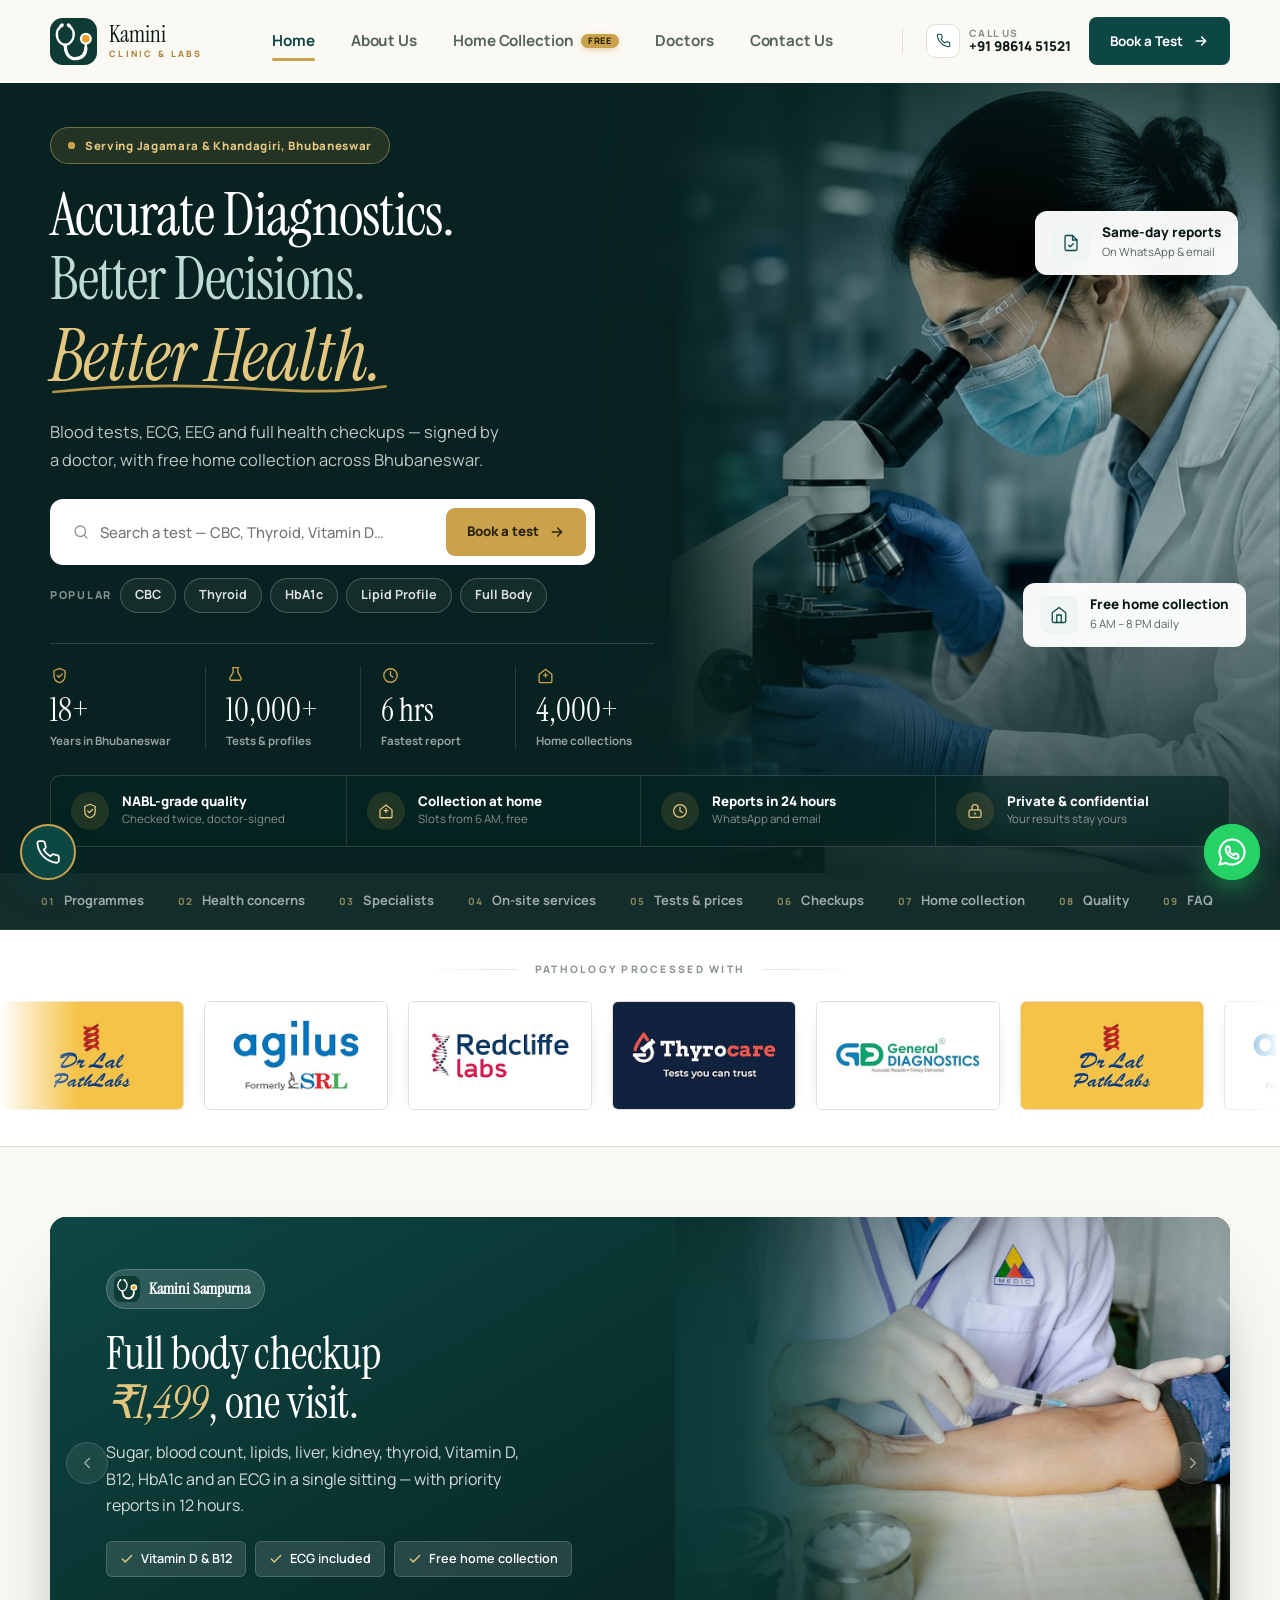
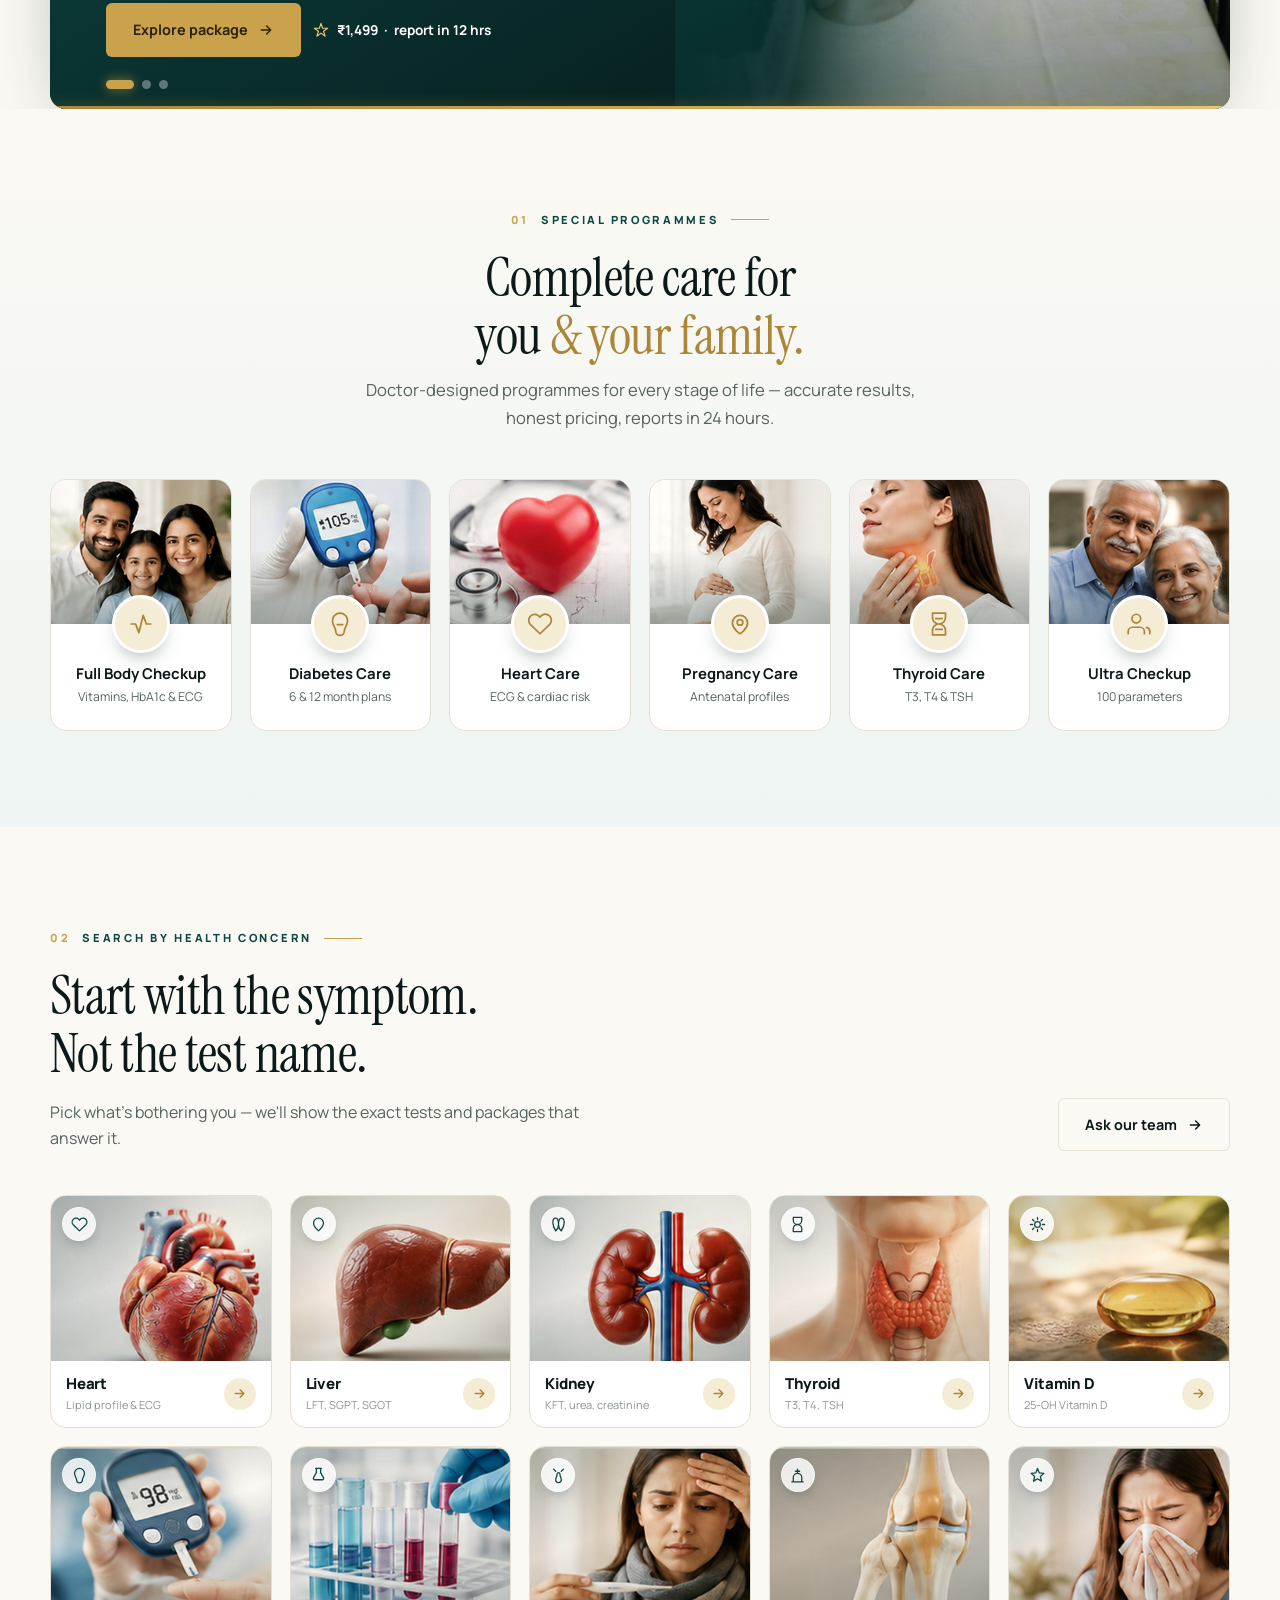
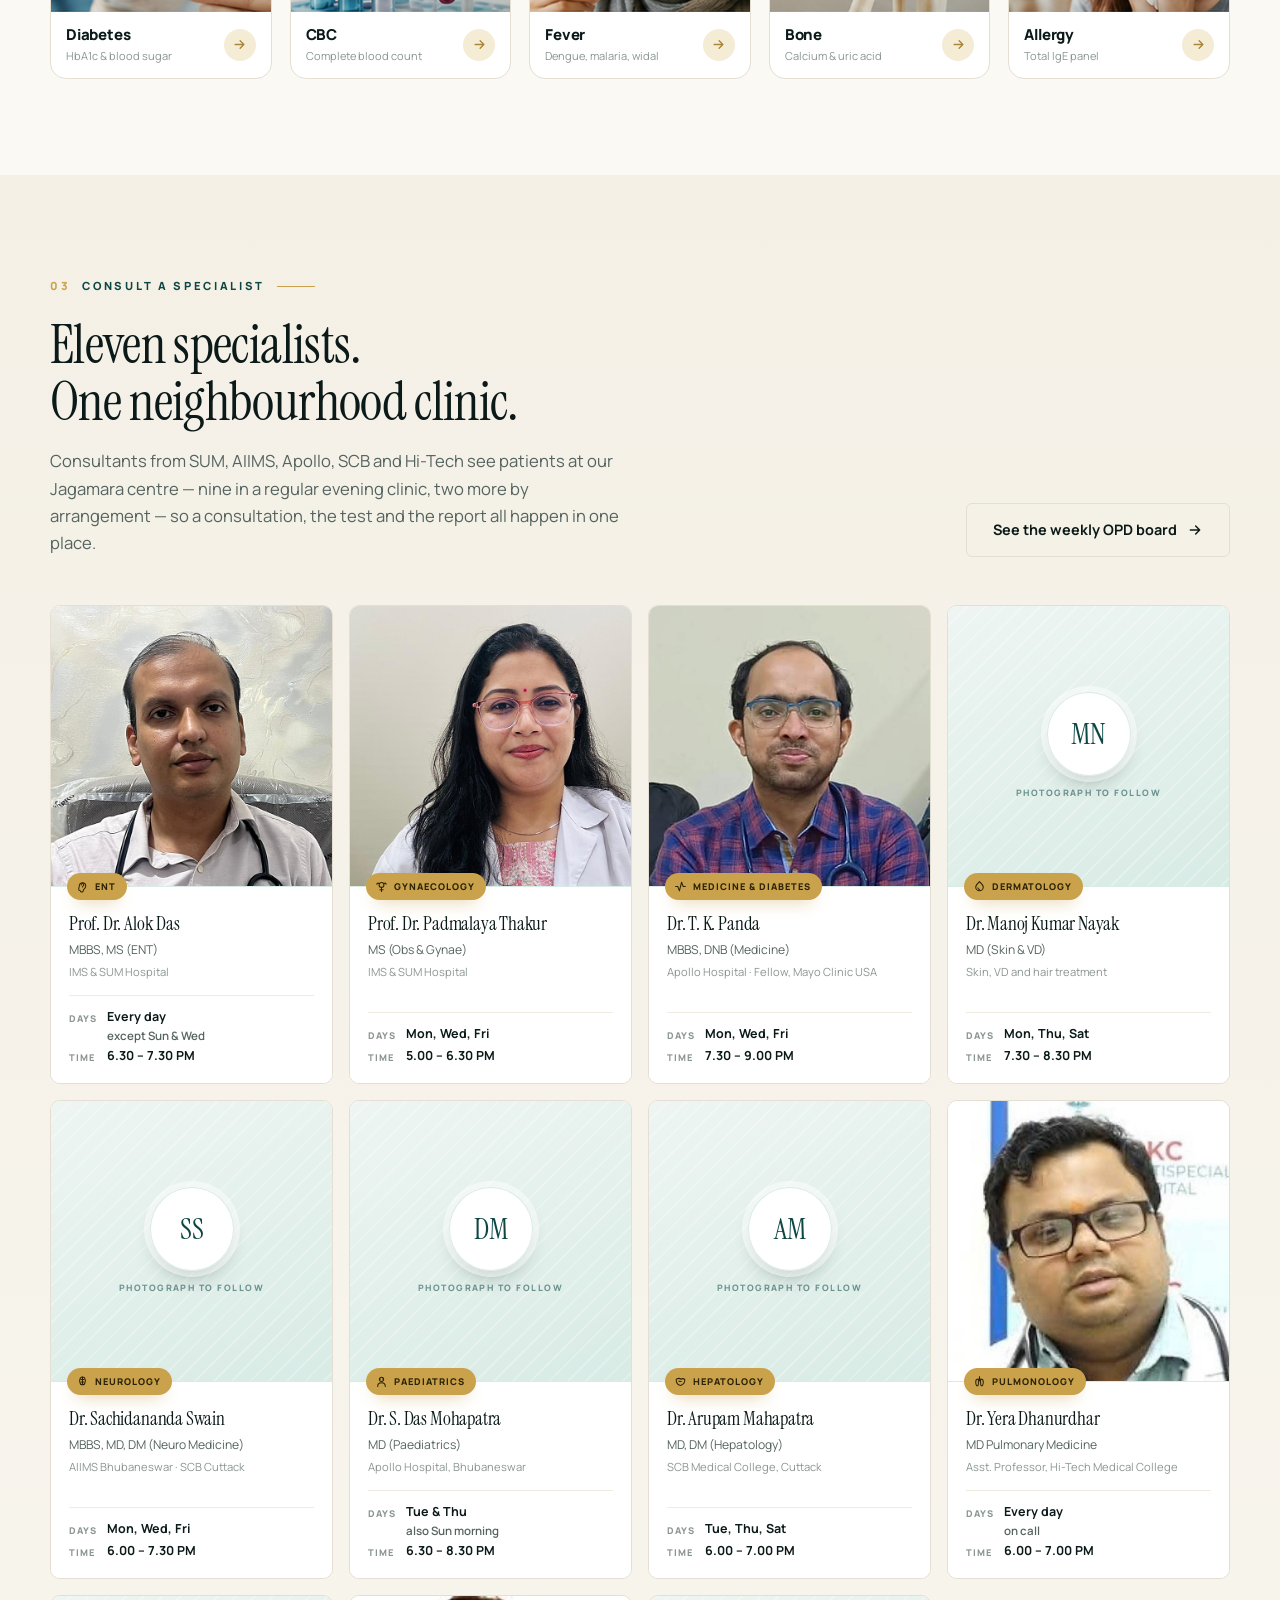
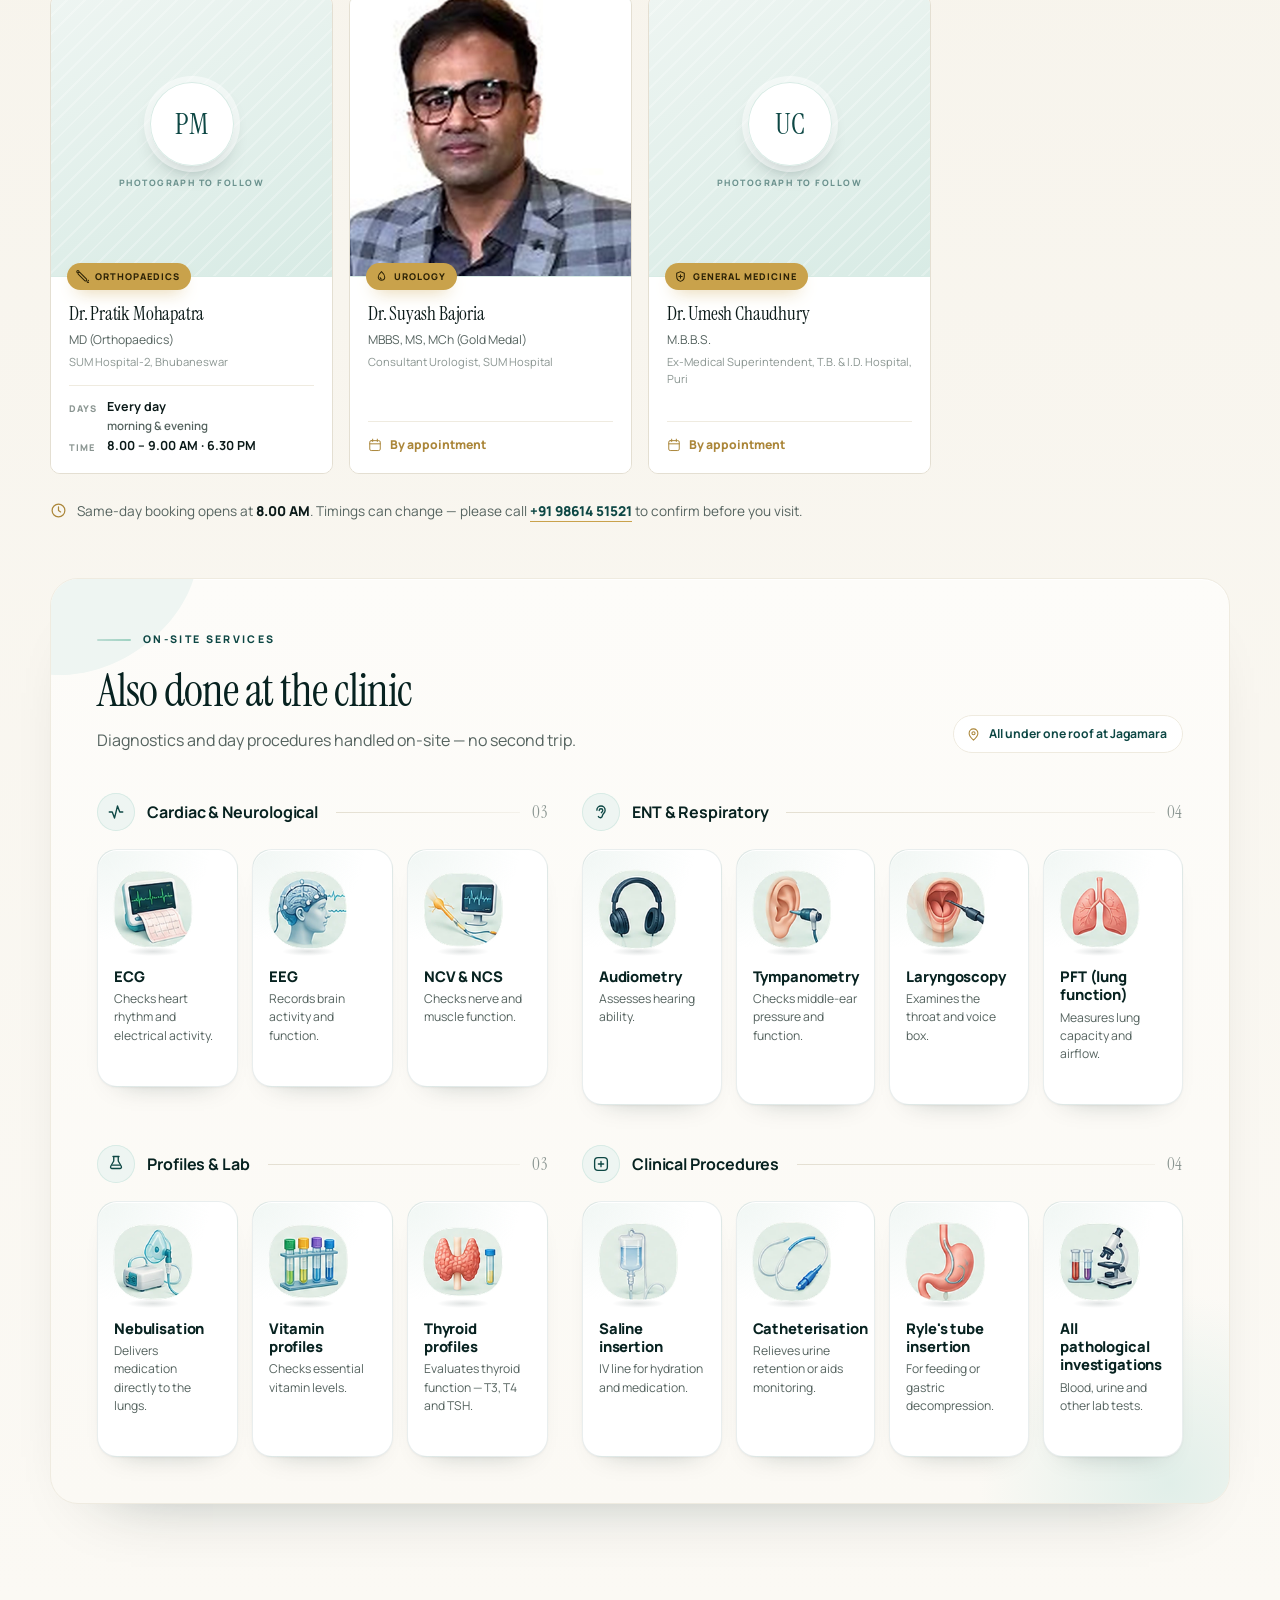
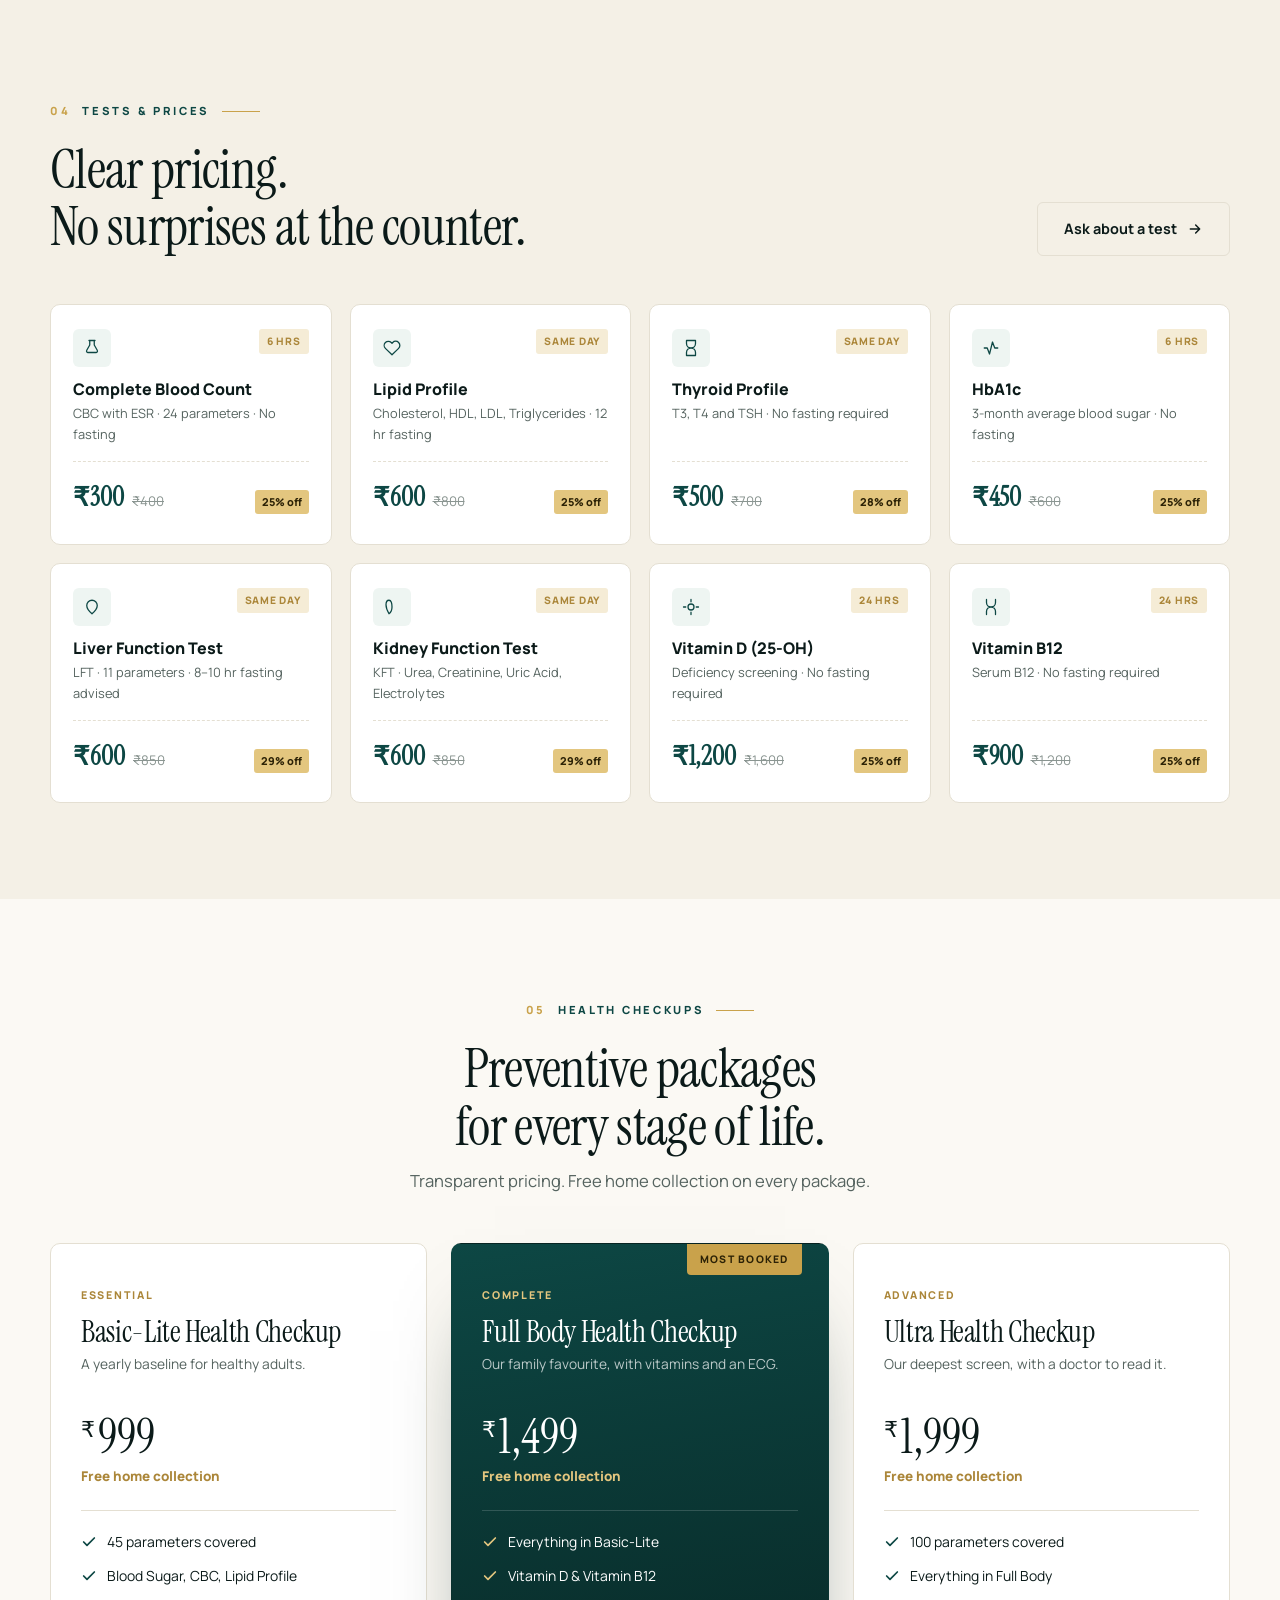
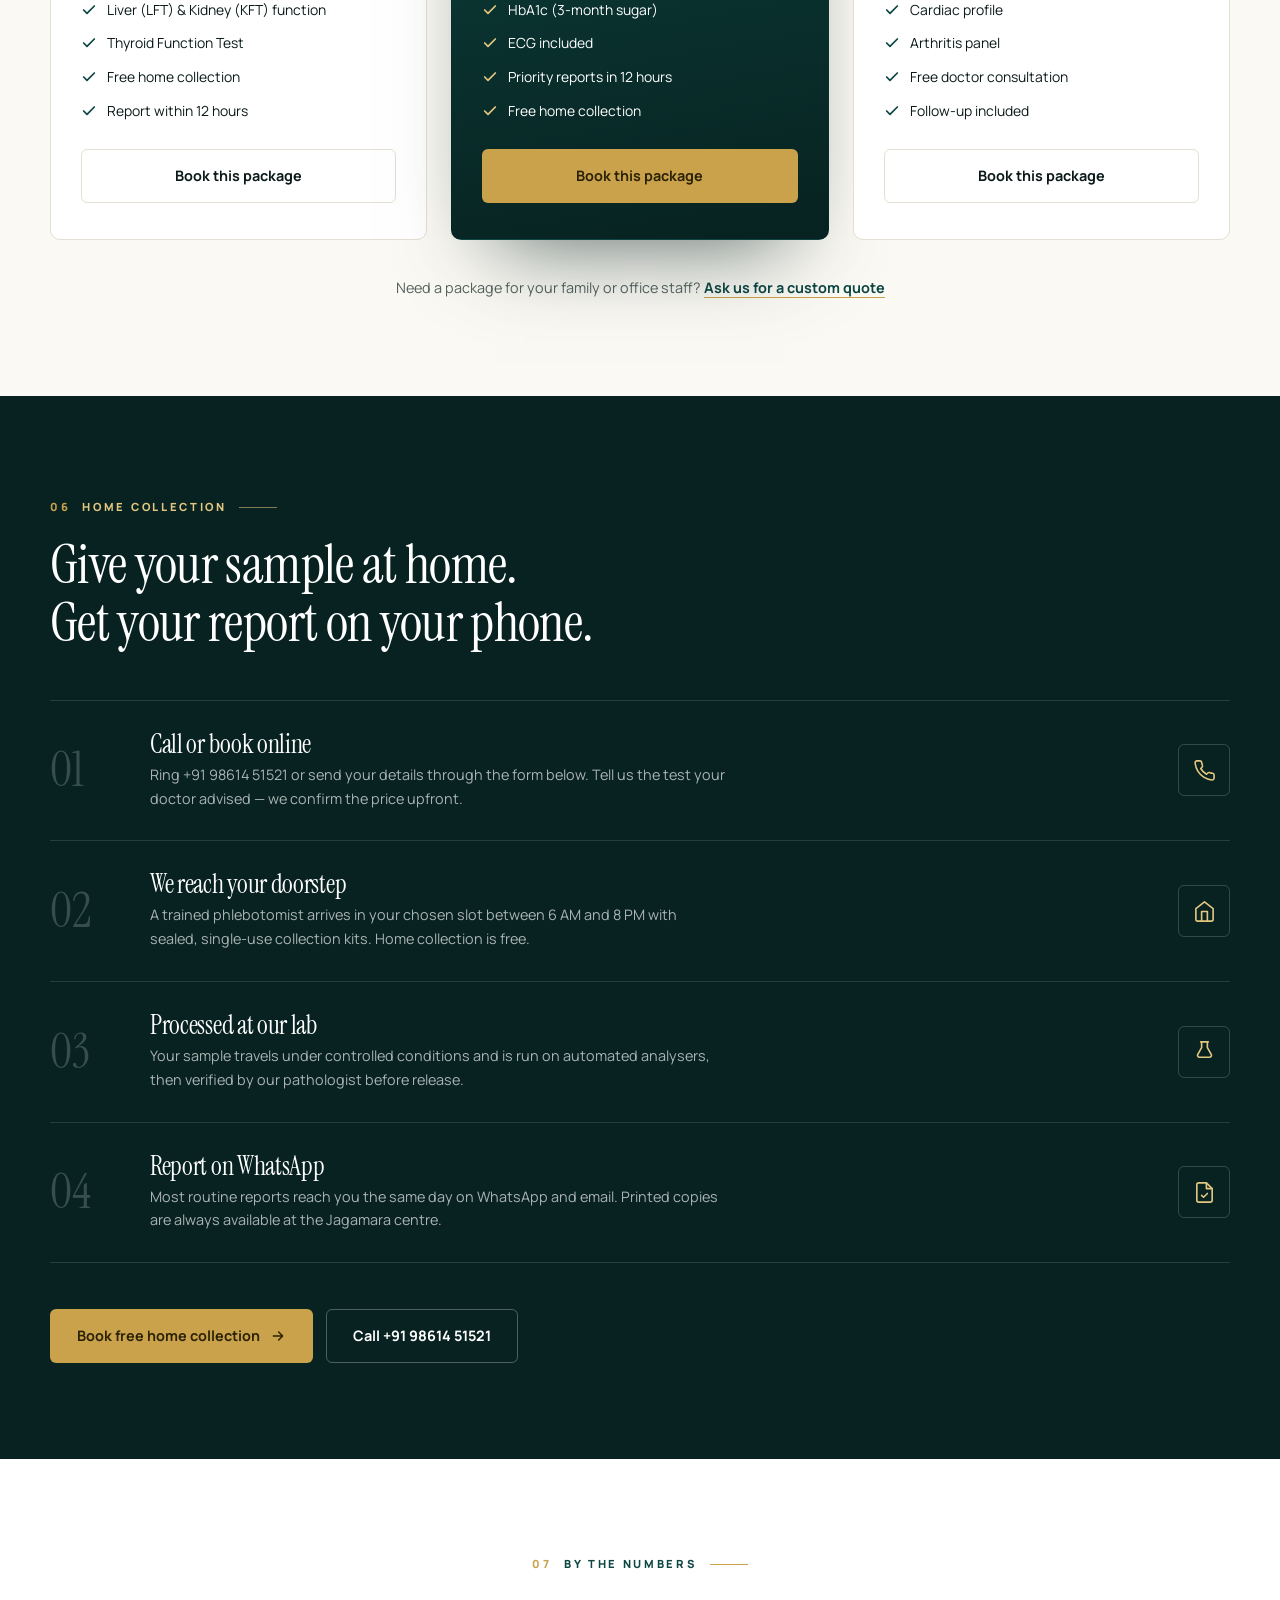
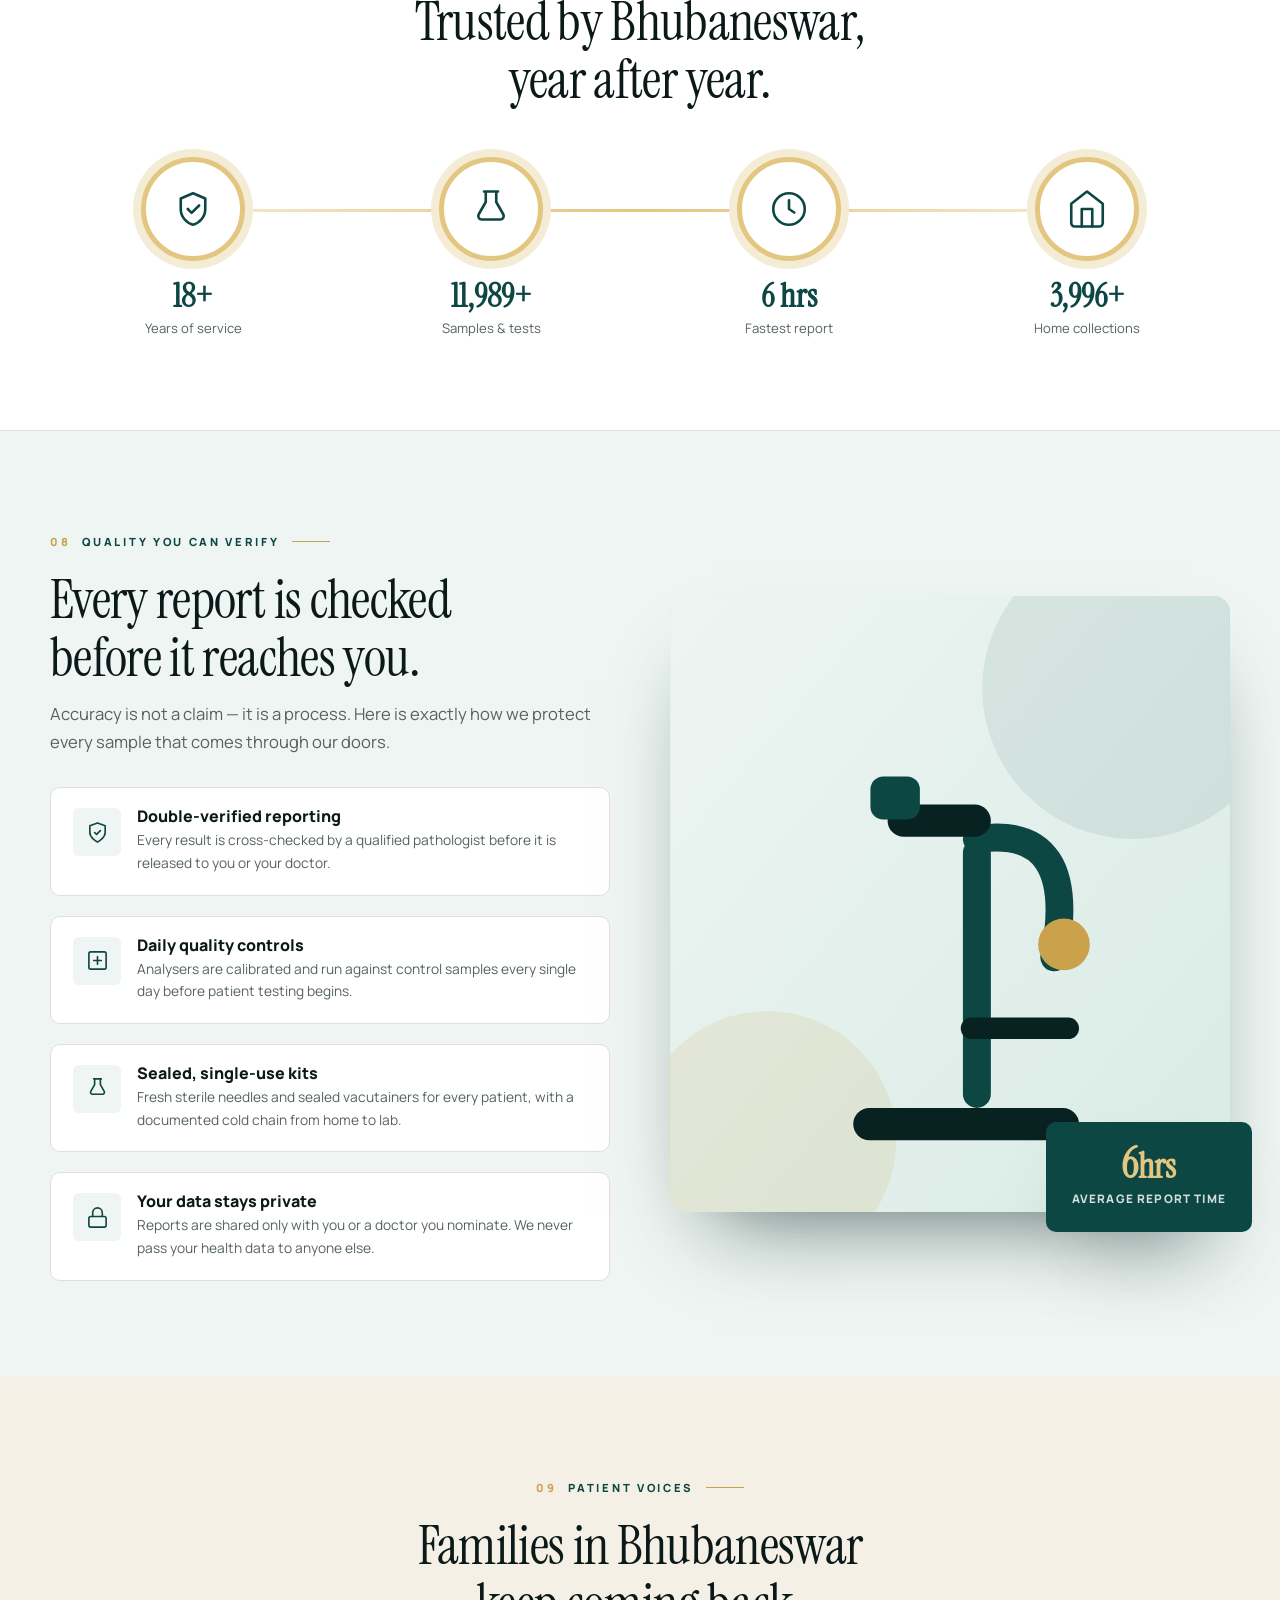
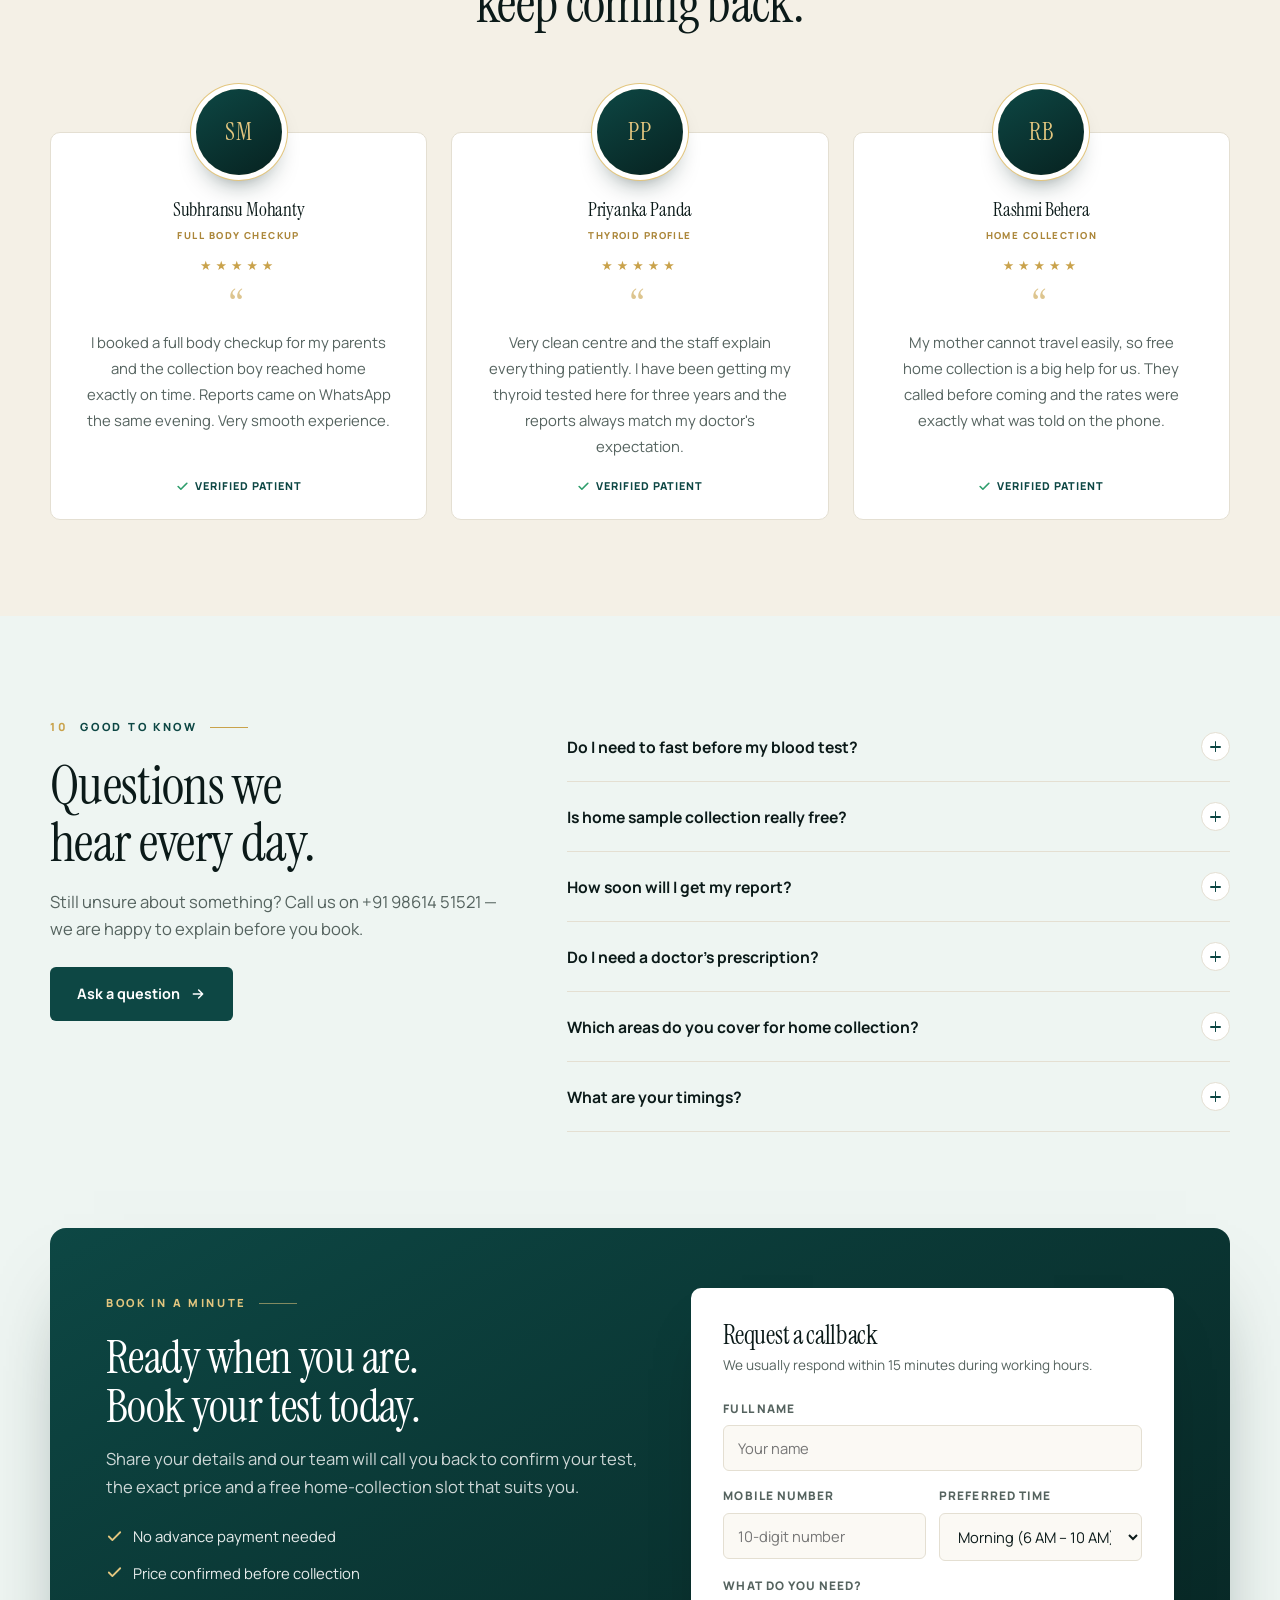
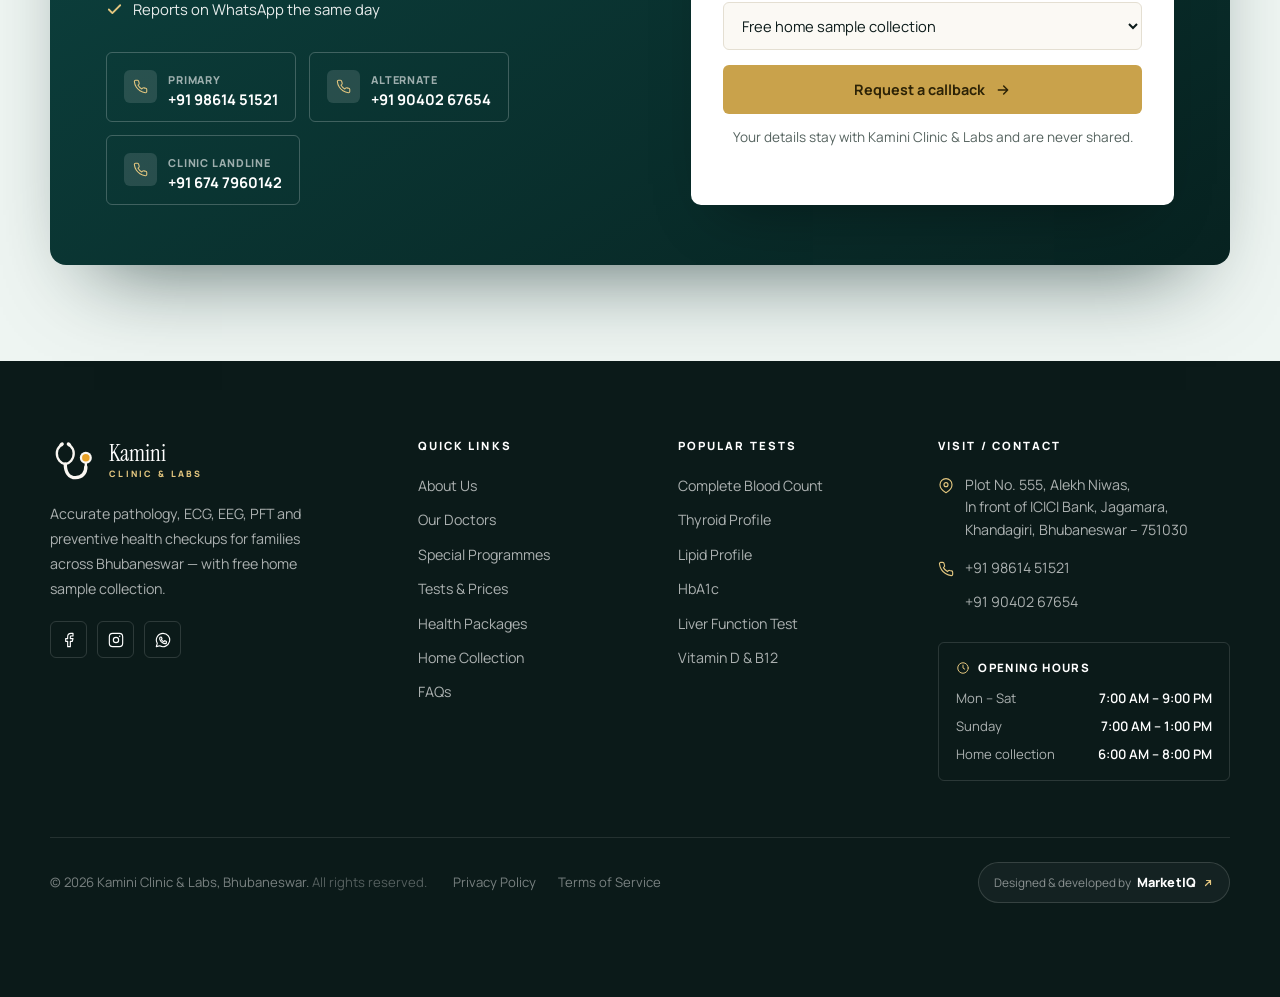
==== index.html @ 38f9730f "Check every form properly and email submissions to the clinic All four forms (booking on home, docto" ====
<!DOCTYPE html>
<html lang="en">
<head>
<meta charset="UTF-8">
<meta name="viewport" content="width=device-width, initial-scale=1.0">
<title>Kamini Clinic &amp; Labs — Diagnostic Centre in Jagamara, Bhubaneswar</title>
<meta name="description" content="Kamini Clinic & Labs, Jagamara, Bhubaneswar. Blood tests, health checkup packages, ECG, EEG, PFT and audiometry, free home sample collection and same-day digital reports. Call 9861451521 / 9040267654.">
<meta name="theme-color" content="#0d4744">
<meta name="robots" content="index, follow">
<link rel="canonical" href="https://kaminiclinicandlabs.in/">

<!-- Social preview -->
<meta property="og:type" content="website">
<meta property="og:title" content="Kamini Clinic &amp; Labs — Diagnostic Centre in Jagamara, Bhubaneswar">
<meta property="og:description" content="Blood tests, ECG, EEG and full health checkups with free home sample collection across Bhubaneswar and same-day digital reports.">
<meta property="og:locale" content="en_IN">
<meta name="twitter:card" content="summary_large_image">

<!-- Icons -->
<link rel="icon" href="favicon.svg" type="image/svg+xml">
<link rel="apple-touch-icon" href="favicon.svg">
<link rel="manifest" href="site.webmanifest">

<!-- Fonts -->
<link rel="preconnect" href="https://fonts.googleapis.com">
<link rel="preconnect" href="https://fonts.gstatic.com" crossorigin>
<link href="https://fonts.googleapis.com/css2?family=Instrument+Serif:ital@0;1&family=Manrope:wght@400;500;600;700;800&display=swap" rel="stylesheet">

<!-- Styles -->
<link rel="stylesheet" href="assets/css/style.css">

<!-- Photo fallback — must run before any <img> parses so a blocked photo never breaks layout. -->
<script src="assets/js/image-fallback.js"></script>
</head>
<body>
<div id="prog"></div>

<!-- ================= NAV ================= -->
<header id="nav">
  <div class="wrap">
    <nav>
      <a href="#top" class="brand" aria-label="Kamini Clinic and Labs — home">
        <svg class="mark" viewBox="0 0 64 64" aria-hidden="true">
          <rect width="64" height="64" rx="17" fill="#0e3b33" stroke="none"/>
          <g transform="translate(-2.6 0.6)">
            <path d="M16.4 11.6 C10.8 16.8 10.4 25.6 15.4 31.6 C17.8 34.4 20.4 35.9 23.4 36.4" fill="none" stroke="#ffffff" stroke-width="3.2" stroke-linecap="round"/>
            <path d="M30.4 11.6 C36 16.8 36.4 25.6 31.4 31.6 C29 34.4 26.4 35.9 23.4 36.4" fill="none" stroke="#ffffff" stroke-width="3.2" stroke-linecap="round"/>
            <ellipse cx="18.4" cy="9.6" rx="3.3" ry="2.5" transform="rotate(-35 18.4 9.6)" fill="#ffffff" stroke="none"/>
            <ellipse cx="28.4" cy="9.6" rx="3.3" ry="2.5" transform="rotate(35 28.4 9.6)" fill="#ffffff" stroke="none"/>
            <path d="M23.4 36 C23.4 47.5 28.6 54.8 37.4 54.8 C46.6 54.8 51.6 48 51.4 40" fill="none" stroke="#ffffff" stroke-width="4.6" stroke-linecap="round"/>
            <path d="M51.4 40.6 V35.4" fill="none" stroke="#ffffff" stroke-width="3.2" stroke-linecap="round"/>
            <circle cx="51.4" cy="27.6" r="8.2" fill="#ffffff" stroke="none"/>
            <circle cx="51.4" cy="27.6" r="5.1" fill="#e9a227" stroke="none"/>
          </g>
        </svg>
        <span class="wm"><b>Kamini</b><span>Clinic &amp; Labs</span></span>
      </a>

      <div class="nlinks" id="nlinks">
        <a href="#top" data-spy="top">Home</a>
        <a href="about.html">About Us</a>
        <a href="homecollection.html">Home Collection <i class="nbadge">Free</i></a>
        <a href="doctors.html">Doctors</a>
        <a href="contact.html">Contact Us</a>
        <!-- shown only inside the mobile sheet: the two things the header
             offers on a desktop, which the burger would otherwise swallow -->
        <div class="nsheet">
          <a href="tel:+919861451521" class="nsheet-call">
            <span class="ic"><svg viewBox="0 0 24 24"><path d="M22 16.9v3a2 2 0 0 1-2.2 2 19.8 19.8 0 0 1-8.6-3 19.5 19.5 0 0 1-6-6 19.8 19.8 0 0 1-3-8.7A2 2 0 0 1 4.1 2h3a2 2 0 0 1 2 1.7c.1 1 .4 1.9.7 2.8a2 2 0 0 1-.4 2.1L8.1 9.9a16 16 0 0 0 6 6l1.3-1.3a2 2 0 0 1 2.1-.4c.9.3 1.8.6 2.8.7a2 2 0 0 1 1.7 2z"/></svg></span>
            <span><small>Call the clinic</small><b>+91 98614 51521</b></span>
          </a>
          <a href="#contact" class="btn btn-solid">Book a Test <svg viewBox="0 0 24 24"><path d="M5 12h14M13 6l6 6-6 6"/></svg></a>
        </div>
      </div>

      <div class="nact">
        <a href="tel:+919861451521" class="ncall">
          <span class="ic"><svg viewBox="0 0 24 24"><path d="M22 16.9v3a2 2 0 0 1-2.2 2 19.8 19.8 0 0 1-8.6-3 19.5 19.5 0 0 1-6-6 19.8 19.8 0 0 1-3-8.7A2 2 0 0 1 4.1 2h3a2 2 0 0 1 2 1.7c.1 1 .4 1.9.7 2.8a2 2 0 0 1-.4 2.1L8.1 9.9a16 16 0 0 0 6 6l1.3-1.3a2 2 0 0 1 2.1-.4c.9.3 1.8.6 2.8.7a2 2 0 0 1 1.7 2z"/></svg></span>
          <span><small>Call us</small><b>+91 98614 51521</b></span>
        </a>
        <a href="#contact" class="btn btn-solid btn-sm">Book a Test <svg viewBox="0 0 24 24"><path d="M5 12h14M13 6l6 6-6 6"/></svg></a>
      </div>
      <button class="burger" id="burger" aria-label="Menu" aria-expanded="false"><span></span><span></span><span></span></button>
    </nav>
  </div>
</header>

<!-- ================= HERO =================
     Full-bleed teal panel, the same ground the four inner mastheads open on.
     The photograph bleeds off the right edge and dissolves into the panel
     through a mask rather than sitting in a floating frame. -->
<section class="hero" id="top">
  <div class="hphoto" aria-hidden="true">
    <img id="hpar" src="Images/optimized/hero-lab.jpg" width="1180" height="963"
         alt="" fetchpriority="high" decoding="async" onerror="kFall(this,'micro')">
    <span class="htint"></span>
    <span class="hveil"></span>
  </div>

  <div class="wrap">
    <div class="hgrid">
      <div class="hcopy">
        <span class="hbadge rv"><span class="pulse"></span> Serving Jagamara &amp; Khandagiri, Bhubaneswar</span>

        <h1 class="rv d1">
          <span class="l1">Accurate Diagnostics.</span>
          <span class="l2">Better Decisions.</span>
          <span class="l3">Better Health.<svg class="hswash" viewBox="0 0 300 13" preserveAspectRatio="none"
            aria-hidden="true"><path d="M3 9C58 3 116 2 172 5.6 214 8.3 258 10.6 297 4"/></svg></span>
        </h1>

        <p class="lede rv d2">Blood tests, ECG, EEG and full health checkups — signed by a doctor, with free home collection across Bhubaneswar.</p>

        <div class="tsearch rv d3">
          <div class="fi">
            <svg viewBox="0 0 24 24"><circle cx="11" cy="11" r="7"/><path d="M20 20l-3.5-3.5"/></svg>
            <input type="text" id="tsearch" placeholder="Search a test — CBC, Thyroid, Vitamin D…" list="testlist" aria-label="Search a test">
            <datalist id="testlist">
              <option>Complete Blood Count (CBC)</option><option>Lipid Profile</option>
              <option>Thyroid Profile (T3 T4 TSH)</option><option>HbA1c</option>
              <option>Liver Function Test (LFT)</option><option>Kidney Function Test (KFT)</option>
              <option>Vitamin D</option><option>Vitamin B12</option>
              <option>Blood Sugar Fasting</option><option>Urine Routine</option>
            </datalist>
          </div>
          <a href="#tests" class="btn btn-gold btn-sm">Book a test <svg viewBox="0 0 24 24"><path d="M5 12h14M13 6l6 6-6 6"/></svg></a>
        </div>

        <div class="chips rv d4">
          <b>Popular</b>
          <a href="#tests">CBC</a><a href="#tests">Thyroid</a><a href="#tests">HbA1c</a>
          <a href="#tests">Lipid Profile</a><a href="#packages">Full Body</a>
        </div>

        <div class="hstats rv d5">
          <div class="s">
            <span class="ic"><svg viewBox="0 0 24 24"><path d="M12 3l7 3v6c0 4.4-3 7.9-7 9-4-1.1-7-4.6-7-9V6z"/><path d="M9 12l2.2 2.2L15.5 10"/></svg></span>
            <b data-n="18" data-suf="+">18+</b><span class="t">Years in Bhubaneswar</span>
          </div>
          <div class="s">
            <span class="ic"><svg viewBox="0 0 24 24"><path d="M9 2v6l-4 7a2 2 0 0 0 2 3h10a2 2 0 0 0 2-3l-4-7V2M8 2h8"/></svg></span>
            <b data-n="10000" data-suf="+">10,000+</b><span class="t">Tests &amp; profiles</span>
          </div>
          <div class="s">
            <span class="ic"><svg viewBox="0 0 24 24"><circle cx="12" cy="12" r="8.5"/><path d="M12 7.2V12l3.2 2"/></svg></span>
            <b data-n="6" data-suf=" hrs">6 hrs</b><span class="t">Fastest report</span>
          </div>
          <div class="s">
            <span class="ic"><svg viewBox="0 0 24 24"><path d="M4 10.5L12 4l8 6.5V20a1 1 0 0 1-1 1H5a1 1 0 0 1-1-1z"/><path d="M12 9v5M9.5 11.5h5"/></svg></span>
            <b data-n="4000" data-suf="+">4,000+</b><span class="t">Home collections</span>
          </div>
        </div>
      </div>

      <!-- the right column is the photograph; these ride on top of it -->
      <div class="hvis rv d2">
        <div class="hcard hc1">
          <span class="ic"><svg viewBox="0 0 24 24"><path d="M14 2H6a2 2 0 0 0-2 2v16a2 2 0 0 0 2 2h12a2 2 0 0 0 2-2V8z"/><path d="M14 2v6h6M9 15l2 2 4-4"/></svg></span>
          <div><b>Same-day reports</b><small>On WhatsApp &amp; email</small></div>
        </div>
        <div class="hcard hc2">
          <span class="ic"><svg viewBox="0 0 24 24"><path d="M3 9l9-7 9 7v11a2 2 0 0 1-2 2H5a2 2 0 0 1-2-2z"/><path d="M9 22V12h6v10"/></svg></span>
          <div><b>Free home collection</b><small>6 AM – 8 PM daily</small></div>
        </div>
      </div>
    </div>

    <ul class="hfeat rv d3">
      <li>
        <span class="ic"><svg viewBox="0 0 24 24"><path d="M12 3l7 3v6c0 4.4-3 7.9-7 9-4-1.1-7-4.6-7-9V6z"/><path d="M9 12l2.2 2.2L15.5 10"/></svg></span>
        <span><b>NABL-grade quality</b><small>Checked twice, doctor-signed</small></span>
      </li>
      <li>
        <span class="ic"><svg viewBox="0 0 24 24"><path d="M4 10.5L12 4l8 6.5V20a1 1 0 0 1-1 1H5a1 1 0 0 1-1-1z"/><path d="M12 9v5M9.5 11.5h5"/></svg></span>
        <span><b>Collection at home</b><small>Slots from 6 AM, free</small></span>
      </li>
      <li>
        <span class="ic"><svg viewBox="0 0 24 24"><circle cx="12" cy="12" r="8.5"/><path d="M12 7.2V12l3.2 2"/></svg></span>
        <span><b>Reports in 24 hours</b><small>WhatsApp and email</small></span>
      </li>
      <li>
        <span class="ic"><svg viewBox="0 0 24 24"><rect x="4" y="10.5" width="16" height="10" rx="2"/><path d="M8 10.5V7.5a4 4 0 0 1 8 0v3"/><path d="M12 14.5v2"/></svg></span>
        <span><b>Private &amp; confidential</b><small>Your results stay yours</small></span>
      </li>
    </ul>
  </div>
</section>

<!-- ================= CHAPTER RAIL =================
     The page-local nav the inner pages carry, sticking under the header.
     main.js lights the chip for whichever section is under the reading line. -->
<nav class="hm-chap" id="chap" aria-label="On this page">
  <div class="wrap">
    <a href="#programs"><i>01</i>Programmes</a>
    <a href="#concerns"><i>02</i>Health concerns</a>
    <a href="#doctors"><i>03</i>Specialists</a>
    <a href="#onsite"><i>04</i>On-site services</a>
    <a href="#tests"><i>05</i>Tests &amp; prices</a>
    <a href="#packages"><i>06</i>Checkups</a>
    <a href="#collection"><i>07</i>Home collection</a>
    <a href="#quality"><i>08</i>Quality</a>
    <a href="#faq"><i>09</i>FAQ</a>
  </div>
</nav>

<!-- ================= PARTNER LABORATORIES =================
     Straight off the hero, because "who actually runs the test" is the first
     question a cautious patient has. Four words of caption and then the marks
     themselves, running the full width of the glass rather than penned into a
     column beside a paragraph nobody came here to read. -->
<section class="labs" aria-labelledby="labsT">
  <div class="wrap">
    <h2 class="labs-k" id="labsT">Pathology processed with</h2>
  </div>
  <div class="labs-rail">
    <ul class="labs-track">
      <li class="labs-item">
        <img src="Images/partners/dr-lal-pathlabs.jpg" width="440" height="260" alt="Dr Lal PathLabs"
             loading="lazy" decoding="async">
      </li>
      <li class="labs-item">
        <img src="Images/partners/agilus.jpg" width="440" height="260" alt="Agilus Diagnostics, formerly SRL"
             loading="lazy" decoding="async">
      </li>
      <li class="labs-item">
        <img src="Images/partners/redcliffe.jpg" width="440" height="260" alt="Redcliffe Labs"
             loading="lazy" decoding="async">
      </li>
      <li class="labs-item">
        <img src="Images/partners/thyrocare.jpg" width="440" height="260" alt="Thyrocare"
             loading="lazy" decoding="async">
      </li>
      <li class="labs-item">
        <img src="Images/partners/gd-labs.jpg" width="440" height="260" alt="General Diagnostics (GD Labs)"
             loading="lazy" decoding="async">
      </li>
      <li class="labs-item" aria-hidden="true">
        <img src="Images/partners/dr-lal-pathlabs.jpg" width="440" height="260" alt=""
             loading="lazy" decoding="async">
      </li>
      <li class="labs-item" aria-hidden="true">
        <img src="Images/partners/agilus.jpg" width="440" height="260" alt=""
             loading="lazy" decoding="async">
      </li>
      <li class="labs-item" aria-hidden="true">
        <img src="Images/partners/redcliffe.jpg" width="440" height="260" alt=""
             loading="lazy" decoding="async">
      </li>
      <li class="labs-item" aria-hidden="true">
        <img src="Images/partners/thyrocare.jpg" width="440" height="260" alt=""
             loading="lazy" decoding="async">
      </li>
      <li class="labs-item" aria-hidden="true">
        <img src="Images/partners/gd-labs.jpg" width="440" height="260" alt=""
             loading="lazy" decoding="async">
      </li>
      <li class="labs-item" aria-hidden="true">
        <img src="Images/partners/dr-lal-pathlabs.jpg" width="440" height="260" alt=""
             loading="lazy" decoding="async">
      </li>
      <li class="labs-item" aria-hidden="true">
        <img src="Images/partners/agilus.jpg" width="440" height="260" alt=""
             loading="lazy" decoding="async">
      </li>
      <li class="labs-item" aria-hidden="true">
        <img src="Images/partners/redcliffe.jpg" width="440" height="260" alt=""
             loading="lazy" decoding="async">
      </li>
      <li class="labs-item" aria-hidden="true">
        <img src="Images/partners/thyrocare.jpg" width="440" height="260" alt=""
             loading="lazy" decoding="async">
      </li>
      <li class="labs-item" aria-hidden="true">
        <img src="Images/partners/gd-labs.jpg" width="440" height="260" alt=""
             loading="lazy" decoding="async">
      </li>
      <li class="labs-item" aria-hidden="true">
        <img src="Images/partners/dr-lal-pathlabs.jpg" width="440" height="260" alt=""
             loading="lazy" decoding="async">
      </li>
      <li class="labs-item" aria-hidden="true">
        <img src="Images/partners/agilus.jpg" width="440" height="260" alt=""
             loading="lazy" decoding="async">
      </li>
      <li class="labs-item" aria-hidden="true">
        <img src="Images/partners/redcliffe.jpg" width="440" height="260" alt=""
             loading="lazy" decoding="async">
      </li>
      <li class="labs-item" aria-hidden="true">
        <img src="Images/partners/thyrocare.jpg" width="440" height="260" alt=""
             loading="lazy" decoding="async">
      </li>
      <li class="labs-item" aria-hidden="true">
        <img src="Images/partners/gd-labs.jpg" width="440" height="260" alt=""
             loading="lazy" decoding="async">
      </li>
      <li class="labs-item" aria-hidden="true">
        <img src="Images/partners/dr-lal-pathlabs.jpg" width="440" height="260" alt=""
             loading="lazy" decoding="async">
      </li>
      <li class="labs-item" aria-hidden="true">
        <img src="Images/partners/agilus.jpg" width="440" height="260" alt=""
             loading="lazy" decoding="async">
      </li>
      <li class="labs-item" aria-hidden="true">
        <img src="Images/partners/redcliffe.jpg" width="440" height="260" alt=""
             loading="lazy" decoding="async">
      </li>
      <li class="labs-item" aria-hidden="true">
        <img src="Images/partners/thyrocare.jpg" width="440" height="260" alt=""
             loading="lazy" decoding="async">
      </li>
      <li class="labs-item" aria-hidden="true">
        <img src="Images/partners/gd-labs.jpg" width="440" height="260" alt=""
             loading="lazy" decoding="async">
      </li>
    </ul>
  </div>
</section>


<!-- ================= PROMO BANNER CAROUSEL ================= -->
<section class="promo">
  <div class="wrap">
    <div class="pcar rv" id="pcar">
      <div class="ptrack" id="ptrack">

        <!-- SLIDE 1 — Full body program -->
        <article class="pslide" style="--sl-bg:#0a3937;--sl-rgb:10,57,55">
          <div class="ptxt" style="background:linear-gradient(150deg,#0d4744,#072220)">
            <span class="plogo">
              <svg viewBox="0 0 64 64" aria-hidden="true">
                <rect width="64" height="64" rx="17" fill="#0e3b33" stroke="none"/>
                <g transform="translate(-2.6 0.6)">
                  <path d="M16.4 11.6 C10.8 16.8 10.4 25.6 15.4 31.6 C17.8 34.4 20.4 35.9 23.4 36.4" fill="none" stroke="#ffffff" stroke-width="3.2" stroke-linecap="round"/>
                  <path d="M30.4 11.6 C36 16.8 36.4 25.6 31.4 31.6 C29 34.4 26.4 35.9 23.4 36.4" fill="none" stroke="#ffffff" stroke-width="3.2" stroke-linecap="round"/>
                  <ellipse cx="18.4" cy="9.6" rx="3.3" ry="2.5" transform="rotate(-35 18.4 9.6)" fill="#ffffff" stroke="none"/>
                  <ellipse cx="28.4" cy="9.6" rx="3.3" ry="2.5" transform="rotate(35 28.4 9.6)" fill="#ffffff" stroke="none"/>
                  <path d="M23.4 36 C23.4 47.5 28.6 54.8 37.4 54.8 C46.6 54.8 51.6 48 51.4 40" fill="none" stroke="#ffffff" stroke-width="4.6" stroke-linecap="round"/>
                  <path d="M51.4 40.6 V35.4" fill="none" stroke="#ffffff" stroke-width="3.2" stroke-linecap="round"/>
                  <circle cx="51.4" cy="27.6" r="8.2" fill="#ffffff" stroke="none"/>
                  <circle cx="51.4" cy="27.6" r="5.1" fill="#e9a227" stroke="none"/>
                </g>
              </svg>
              <b>Kamini Sampurna</b>
            </span>
            <h2>Full body checkup<br><em>₹1,499</em>, one visit.</h2>
            <p>Sugar, blood count, lipids, liver, kidney, thyroid, Vitamin D, B12, HbA1c and an ECG in a single sitting — with priority reports in 12 hours.</p>
            <div class="pfeat">
              <span><svg viewBox="0 0 24 24"><path d="M20 6L9 17l-5-5"/></svg>Vitamin D &amp; B12</span>
              <span><svg viewBox="0 0 24 24"><path d="M20 6L9 17l-5-5"/></svg>ECG included</span>
              <span><svg viewBox="0 0 24 24"><path d="M20 6L9 17l-5-5"/></svg>Free home collection</span>
            </div>
            <div class="pacts">
              <a href="#packages" class="btn btn-gold">Explore package <svg viewBox="0 0 24 24"><path d="M5 12h14M13 6l6 6-6 6"/></svg></a>
              <span class="ppill"><svg viewBox="0 0 24 24"><path d="M12 2l2.4 7.4H22l-6.2 4.5 2.4 7.4-6.2-4.6-6.2 4.6 2.4-7.4L2 9.4h7.6z"/></svg>₹1,499 &nbsp;·&nbsp; report in 12 hrs</span>
            </div>
          </div>
          <div class="pimg" style="--fp:58% 46%">
            <img src="Images/optimized/Full-body-checkup.jpg" width="1400" height="933"
                 alt="Technician drawing a blood sample from a patient during a full body checkup"
                 decoding="async" onerror="kFall(this,'fam')">
          </div>
        </article>

        <!-- SLIDE 2 — Diabetes care -->
        <article class="pslide" style="--sl-bg:#7a5c15;--sl-rgb:122,92,21">
          <div class="ptxt" style="background:linear-gradient(150deg,#8a6a1a,#4a3a0c)">
            <span class="plogo">
              <svg viewBox="0 0 64 64" aria-hidden="true">
                <rect width="64" height="64" rx="17" fill="#0e3b33" stroke="none"/>
                <g transform="translate(-2.6 0.6)">
                  <path d="M16.4 11.6 C10.8 16.8 10.4 25.6 15.4 31.6 C17.8 34.4 20.4 35.9 23.4 36.4" fill="none" stroke="#ffffff" stroke-width="3.2" stroke-linecap="round"/>
                  <path d="M30.4 11.6 C36 16.8 36.4 25.6 31.4 31.6 C29 34.4 26.4 35.9 23.4 36.4" fill="none" stroke="#ffffff" stroke-width="3.2" stroke-linecap="round"/>
                  <ellipse cx="18.4" cy="9.6" rx="3.3" ry="2.5" transform="rotate(-35 18.4 9.6)" fill="#ffffff" stroke="none"/>
                  <ellipse cx="28.4" cy="9.6" rx="3.3" ry="2.5" transform="rotate(35 28.4 9.6)" fill="#ffffff" stroke="none"/>
                  <path d="M23.4 36 C23.4 47.5 28.6 54.8 37.4 54.8 C46.6 54.8 51.6 48 51.4 40" fill="none" stroke="#ffffff" stroke-width="4.6" stroke-linecap="round"/>
                  <path d="M51.4 40.6 V35.4" fill="none" stroke="#ffffff" stroke-width="3.2" stroke-linecap="round"/>
                  <circle cx="51.4" cy="27.6" r="8.2" fill="#ffffff" stroke="none"/>
                  <circle cx="51.4" cy="27.6" r="5.1" fill="#e9a227" stroke="none"/>
                </g>
              </svg>
              <b>Diabetes Care Programme</b>
            </span>
            <h2>Expert care.<br>Everyday <em>support</em>.</h2>
            <p>A 6 or 12 month programme with regular monitoring, diet guidance and WhatsApp support — so your sugar stays where it should.</p>
            <div class="pfeat">
              <span><svg viewBox="0 0 24 24"><path d="M20 6L9 17l-5-5"/></svg>HbA1c tracking</span>
              <span><svg viewBox="0 0 24 24"><path d="M20 6L9 17l-5-5"/></svg>Diet consultation</span>
              <span><svg viewBox="0 0 24 24"><path d="M20 6L9 17l-5-5"/></svg>WhatsApp support</span>
            </div>
            <div class="pacts">
              <a href="#contact" class="btn btn-gold">Talk to our team <svg viewBox="0 0 24 24"><path d="M5 12h14M13 6l6 6-6 6"/></svg></a>
              <span class="ppill"><svg viewBox="0 0 24 24"><circle cx="12" cy="12" r="9"/><path d="M12 7v5l3 2"/></svg>6 &amp; 12 month plans</span>
            </div>
          </div>
          <div class="pimg" style="--fp:62% center">
            <img src="Images/optimized/expert-care.jpg" width="1400" height="788"
                 alt="Doctor in a white coat holding a stethoscope, ready to review a care programme"
                 loading="lazy" decoding="async" onerror="kFall(this,'home')">
          </div>
        </article>

        <!-- SLIDE 3 — Home collection -->
        <article class="pslide" style="--sl-bg:#0a3937;--sl-rgb:10,57,55">
          <div class="ptxt" style="background:linear-gradient(150deg,#0d4744,#072220)">
            <span class="plogo">
              <svg viewBox="0 0 64 64" aria-hidden="true">
                <rect width="64" height="64" rx="17" fill="#0e3b33" stroke="none"/>
                <g transform="translate(-2.6 0.6)">
                  <path d="M16.4 11.6 C10.8 16.8 10.4 25.6 15.4 31.6 C17.8 34.4 20.4 35.9 23.4 36.4" fill="none" stroke="#ffffff" stroke-width="3.2" stroke-linecap="round"/>
                  <path d="M30.4 11.6 C36 16.8 36.4 25.6 31.4 31.6 C29 34.4 26.4 35.9 23.4 36.4" fill="none" stroke="#ffffff" stroke-width="3.2" stroke-linecap="round"/>
                  <ellipse cx="18.4" cy="9.6" rx="3.3" ry="2.5" transform="rotate(-35 18.4 9.6)" fill="#ffffff" stroke="none"/>
                  <ellipse cx="28.4" cy="9.6" rx="3.3" ry="2.5" transform="rotate(35 28.4 9.6)" fill="#ffffff" stroke="none"/>
                  <path d="M23.4 36 C23.4 47.5 28.6 54.8 37.4 54.8 C46.6 54.8 51.6 48 51.4 40" fill="none" stroke="#ffffff" stroke-width="4.6" stroke-linecap="round"/>
                  <path d="M51.4 40.6 V35.4" fill="none" stroke="#ffffff" stroke-width="3.2" stroke-linecap="round"/>
                  <circle cx="51.4" cy="27.6" r="8.2" fill="#ffffff" stroke="none"/>
                  <circle cx="51.4" cy="27.6" r="5.1" fill="#e9a227" stroke="none"/>
                </g>
              </svg>
              <b>Free Home Collection</b>
            </span>
            <h2>We come to you.<br>At <em>no extra cost</em>.</h2>
            <p>A trained phlebotomist reaches your doorstep with sealed, single-use kits — perfect for elders, children and busy families.</p>
            <div class="pfeat">
              <span><svg viewBox="0 0 24 24"><path d="M20 6L9 17l-5-5"/></svg>6 AM – 8 PM daily</span>
              <span><svg viewBox="0 0 24 24"><path d="M20 6L9 17l-5-5"/></svg>Zero collection charge</span>
              <span><svg viewBox="0 0 24 24"><path d="M20 6L9 17l-5-5"/></svg>Across Bhubaneswar</span>
            </div>
            <div class="pacts">
              <a href="homecollection.html#book" class="btn btn-gold">Book a slot <svg viewBox="0 0 24 24"><path d="M5 12h14M13 6l6 6-6 6"/></svg></a>
              <span class="ppill"><svg viewBox="0 0 24 24"><path d="M20 6L9 17l-5-5"/></svg>No advance payment</span>
            </div>
          </div>
          <div class="pimg" style="--fp:center 52%">
            <img src="Images/optimized/home-trust.jpg" width="1386" height="1135"
                 alt="Kamini Clinic &amp; Labs home collection kit, sealed sample tubes and a request form"
                 loading="lazy" decoding="async" onerror="kFall(this,'home')">
          </div>
        </article>

      </div>
      <button class="parr prev" id="pprev" aria-label="Previous slide"><svg viewBox="0 0 24 24"><path d="M15 18l-6-6 6-6"/></svg></button>
      <button class="parr next" id="pnext" aria-label="Next slide"><svg viewBox="0 0 24 24"><path d="M9 6l6 6-6 6"/></svg></button>
      <div class="pdots" id="pdots"></div>
      <span class="pprog" id="pprog" aria-hidden="true"><i></i></span>
    </div>
  </div>
</section>

<!-- ================= SPECIAL PROGRAMS ================= -->
<section class="progs" id="programs">
  <div class="wrap">
    <div class="center-head rv">
      <span class="slabel"><i>01</i> Special programmes</span>
      <h2 class="dsp">Complete care for<br>you <em>&amp; your family.</em></h2>
      <p class="lede">Doctor-designed programmes for every stage of life — accurate results, honest pricing, reports in 24 hours.</p>
    </div>

    <div class="pgrid6">
      <a href="#packages" class="pcard rv">
        <span class="pph"><img src="Images/healthcare/full-body.jpg" alt="A family together after a full body health checkup"
          width="660" height="454" loading="lazy" decoding="async" onerror="kFall(this,'fam')"></span>
        <span class="pbody">
          <span class="pmed"><svg viewBox="0 0 24 24"><path d="M3 12h4l3 8 4-16 3 8h4"/></svg></span>
          <b>Full Body Checkup</b><small>Vitamins, HbA1c &amp; ECG</small>
        </span>
      </a>
      <a href="#contact" class="pcard rv d1">
        <span class="pph"><img src="Images/healthcare/diabetes.jpg" alt="Blood sugar being checked with a glucometer"
          width="660" height="454" loading="lazy" decoding="async" onerror="kFall(this,'vials')"></span>
        <span class="pbody">
          <span class="pmed"><svg viewBox="0 0 24 24"><path d="M12 2a7 7 0 0 1 7 7c0 4-3 6.5-3 9.5a4 4 0 0 1-8 0C8 15.5 5 13 5 9a7 7 0 0 1 7-7z"/><path d="M9.5 12.5h5"/></svg></span>
          <b>Diabetes Care</b><small>6 &amp; 12 month plans</small>
        </span>
      </a>
      <a href="#contact" class="pcard rv d2">
        <span class="pph"><img src="Images/healthcare/heart.jpg" alt="Stethoscope and ECG trace for a cardiac risk check"
          width="660" height="454" loading="lazy" decoding="async" onerror="kFall(this,'scan')"></span>
        <span class="pbody">
          <span class="pmed"><svg viewBox="0 0 24 24"><path d="M20.8 4.6a5.5 5.5 0 0 0-7.8 0L12 5.7l-1-1a5.5 5.5 0 0 0-7.8 7.8l1 1L12 21l7.8-7.5 1-1a5.5 5.5 0 0 0 0-7.9z"/></svg></span>
          <b>Heart Care</b><small>ECG &amp; cardiac risk</small>
        </span>
      </a>
      <a href="#contact" class="pcard rv d3">
        <span class="pph"><img src="Images/healthcare/pregnancy.jpg" alt="Expectant mother during an antenatal check"
          width="660" height="454" loading="lazy" decoding="async" onerror="kFall(this,'fam')"></span>
        <span class="pbody">
          <span class="pmed"><svg viewBox="0 0 24 24"><path d="M12 21s7-4.5 7-10a7 7 0 0 0-14 0c0 5.5 7 10 7 10z"/><circle cx="12" cy="10.5" r="2.6"/></svg></span>
          <b>Pregnancy Care</b><small>Antenatal profiles</small>
        </span>
      </a>
      <a href="#contact" class="pcard rv d4">
        <span class="pph"><img src="Images/healthcare/thyroid.jpg" alt="Thyroid gland examination at the neck"
          width="660" height="454" loading="lazy" decoding="async" onerror="kFall(this,'micro')"></span>
        <span class="pbody">
          <span class="pmed"><svg viewBox="0 0 24 24"><path d="M6 2v4a6 6 0 0 0 12 0V2M6 22v-4a6 6 0 0 1 12 0v4M6 2h12M6 22h12M9 7h6M9 17h6"/></svg></span>
          <b>Thyroid Care</b><small>T3, T4 &amp; TSH</small>
        </span>
      </a>
      <a href="#packages" class="pcard rv d5">
        <span class="pph"><img src="Images/healthcare/senior.jpg" alt="An elderly couple after an Ultra health checkup"
          width="660" height="454" loading="lazy" decoding="async" onerror="kFall(this,'fam')"></span>
        <span class="pbody">
          <span class="pmed"><svg viewBox="0 0 24 24"><path d="M17 21v-2a4 4 0 0 0-4-4H6a4 4 0 0 0-4 4v2"/><circle cx="9.5" cy="7" r="4"/><path d="M22 21v-2a4 4 0 0 0-3-3.9"/></svg></span>
          <b>Ultra Checkup</b><small>100 parameters</small>
        </span>
      </a>
    </div>
  </div>
</section>

<!-- ================= HEALTH CONCERNS ================= -->
<section class="conc" id="concerns">
  <div class="wrap">
    <div class="shead">
      <div class="l">
        <span class="slabel rv"><i>02</i> Search by health concern</span>
        <h2 class="dsp rv d1">Start with the symptom.<br>Not the test name.</h2>
        <p class="lede rv d2">Pick what's bothering you — we'll show the exact tests and packages that answer it.</p>
      </div>
      <a href="#contact" class="btn btn-out rv d2">Ask our team <svg viewBox="0 0 24 24"><path d="M5 12h14M13 6l6 6-6 6"/></svg></a>
    </div>
    <div class="cgrid">
      <a href="#tests" class="cc rv">
        <span class="cph">
          <img src="Images/healthcare/heart-1.jpg" alt="An anatomical model of the human heart" width="560" height="420" loading="lazy" decoding="async" onerror="kFall(this,'vials')">
          <span class="cchip"><svg viewBox="0 0 24 24"><path d="M20.8 4.6a5.5 5.5 0 0 0-7.8 0L12 5.7l-1-1a5.5 5.5 0 0 0-7.8 7.8l1 1L12 21l7.8-7.5 1-1a5.5 5.5 0 0 0 0-7.9z"/></svg></span>
        </span>
        <span class="cbody"><span class="ct"><b>Heart</b><small>Lipid profile &amp; ECG</small></span><span class="cgo"><svg viewBox="0 0 24 24"><path d="M5 12h14M13 6l6 6-6 6"/></svg></span></span>
      </a>
      <a href="#tests" class="cc rv d1">
        <span class="cph">
          <img src="Images/healthcare/liver.jpg" alt="An anatomical model of the human liver" width="560" height="420" loading="lazy" decoding="async" onerror="kFall(this,'vials')">
          <span class="cchip"><svg viewBox="0 0 24 24"><path d="M12 3a7 7 0 0 0-7 7c0 5 7 11 7 11s7-6 7-11a7 7 0 0 0-7-7z"/></svg></span>
        </span>
        <span class="cbody"><span class="ct"><b>Liver</b><small>LFT, SGPT, SGOT</small></span><span class="cgo"><svg viewBox="0 0 24 24"><path d="M5 12h14M13 6l6 6-6 6"/></svg></span></span>
      </a>
      <a href="#tests" class="cc rv d2">
        <span class="cph">
          <img src="Images/healthcare/kidney.jpg" alt="An anatomical model of the kidneys" width="560" height="420" loading="lazy" decoding="async" onerror="kFall(this,'vials')">
          <span class="cchip"><svg viewBox="0 0 24 24"><path d="M8 3C5 3 4 6 4 9c0 5 4 12 4 12s4-3 4-9c0-5-1-9-4-9zM16 3c3 0 4 3 4 6 0 5-4 12-4 12s-4-3-4-9c0-5 1-9 4-9z"/></svg></span>
        </span>
        <span class="cbody"><span class="ct"><b>Kidney</b><small>KFT, urea, creatinine</small></span><span class="cgo"><svg viewBox="0 0 24 24"><path d="M5 12h14M13 6l6 6-6 6"/></svg></span></span>
      </a>
      <a href="#tests" class="cc rv d3">
        <span class="cph">
          <img src="Images/healthcare/thyroid-1.jpg" alt="An illustration of the thyroid gland in the neck" width="560" height="420" loading="lazy" decoding="async" onerror="kFall(this,'vials')">
          <span class="cchip"><svg viewBox="0 0 24 24"><path d="M6 2v4a6 6 0 0 0 12 0V2M6 22v-4a6 6 0 0 1 12 0v4M6 2h12M6 22h12"/></svg></span>
        </span>
        <span class="cbody"><span class="ct"><b>Thyroid</b><small>T3, T4, TSH</small></span><span class="cgo"><svg viewBox="0 0 24 24"><path d="M5 12h14M13 6l6 6-6 6"/></svg></span></span>
      </a>
      <a href="#tests" class="cc rv d4">
        <span class="cph">
          <img src="Images/healthcare/vitamin-d.jpg" alt="A vitamin D softgel capsule in the sunlight" width="560" height="420" loading="lazy" decoding="async" onerror="kFall(this,'vials')">
          <span class="cchip"><svg viewBox="0 0 24 24"><circle cx="12" cy="12" r="4"/><path d="M12 2v3M12 19v3M2 12h3M19 12h3M5 5l2 2M17 17l2 2M19 5l-2 2M7 17l-2 2"/></svg></span>
        </span>
        <span class="cbody"><span class="ct"><b>Vitamin D</b><small>25-OH Vitamin D</small></span><span class="cgo"><svg viewBox="0 0 24 24"><path d="M5 12h14M13 6l6 6-6 6"/></svg></span></span>
      </a>
      <a href="#tests" class="cc rv d1">
        <span class="cph">
          <img src="Images/healthcare/diabetes-1.jpg" alt="A glucometer reading a fingertip blood sugar sample" width="560" height="420" loading="lazy" decoding="async" onerror="kFall(this,'fam')">
          <span class="cchip"><svg viewBox="0 0 24 24"><path d="M12 2a7 7 0 0 1 7 7c0 4-3 6.5-3 9.5a4 4 0 0 1-8 0C8 15.5 5 13 5 9a7 7 0 0 1 7-7z"/></svg></span>
        </span>
        <span class="cbody"><span class="ct"><b>Diabetes</b><small>HbA1c &amp; blood sugar</small></span><span class="cgo"><svg viewBox="0 0 24 24"><path d="M5 12h14M13 6l6 6-6 6"/></svg></span></span>
      </a>
      <a href="#tests" class="cc rv d2">
        <span class="cph">
          <img src="Images/healthcare/cbc.jpg" alt="Blood sample tubes being handled in the laboratory" width="560" height="420" loading="lazy" decoding="async" onerror="kFall(this,'vials')">
          <span class="cchip"><svg viewBox="0 0 24 24"><path d="M9 2v6l-4 7a2 2 0 0 0 2 3h10a2 2 0 0 0 2-3l-4-7V2M8 2h8"/></svg></span>
        </span>
        <span class="cbody"><span class="ct"><b>CBC</b><small>Complete blood count</small></span><span class="cgo"><svg viewBox="0 0 24 24"><path d="M5 12h14M13 6l6 6-6 6"/></svg></span></span>
      </a>
      <a href="#tests" class="cc rv d3">
        <span class="cph">
          <img src="Images/healthcare/fever.jpg" alt="A woman checking her temperature with a thermometer" width="560" height="420" loading="lazy" decoding="async" onerror="kFall(this,'fam')">
          <span class="cchip"><svg viewBox="0 0 24 24"><path d="M12 22a4 4 0 0 1-4-4c0-3 2-4 2-8a2 2 0 0 1 4 0c0 4 2 5 2 8a4 4 0 0 1-4 4z"/><path d="M8 6L5 3M16 6l3-3"/></svg></span>
        </span>
        <span class="cbody"><span class="ct"><b>Fever</b><small>Dengue, malaria, widal</small></span><span class="cgo"><svg viewBox="0 0 24 24"><path d="M5 12h14M13 6l6 6-6 6"/></svg></span></span>
      </a>
      <a href="#tests" class="cc rv d4">
        <span class="cph">
          <img src="Images/healthcare/bone.jpg" alt="An anatomical model of the knee joint" width="560" height="420" loading="lazy" decoding="async" onerror="kFall(this,'vials')">
          <span class="cchip"><svg viewBox="0 0 24 24"><path d="M12 3v6M9 6h6M6 21v-6a6 6 0 0 1 12 0v6M4 21h16"/></svg></span>
        </span>
        <span class="cbody"><span class="ct"><b>Bone</b><small>Calcium &amp; uric acid</small></span><span class="cgo"><svg viewBox="0 0 24 24"><path d="M5 12h14M13 6l6 6-6 6"/></svg></span></span>
      </a>
      <a href="#tests" class="cc rv d5">
        <span class="cph">
          <img src="Images/healthcare/allergy.jpg" alt="A woman with allergy symptoms holding a tissue" width="560" height="420" loading="lazy" decoding="async" onerror="kFall(this,'fam')">
          <span class="cchip"><svg viewBox="0 0 24 24"><path d="M12 2l2.4 6.2L21 9l-5 4.3 1.6 6.7L12 16.6 6.4 20 8 13.3 3 9l6.6-.8z"/></svg></span>
        </span>
        <span class="cbody"><span class="ct"><b>Allergy</b><small>Total IgE panel</small></span><span class="cgo"><svg viewBox="0 0 24 24"><path d="M5 12h14M13 6l6 6-6 6"/></svg></span></span>
      </a>
    </div>
  </div>
</section>

<!-- ================= TESTS & PRICES ================= -->
<!-- ================= SPECIALIST CLINIC ================= -->
<section class="docs" id="doctors">
  <div class="wrap">
    <div class="shead">
      <div class="l">
        <span class="slabel rv"><i>03</i> Consult a specialist</span>
        <h2 class="dsp rv d1">Eleven specialists.<br>One neighbourhood clinic.</h2>
        <p class="lede rv d2">Consultants from SUM, AIIMS, Apollo, SCB and Hi-Tech see patients at our Jagamara centre — nine in a regular evening clinic, two more by arrangement — so a consultation, the test and the report all happen in one place.</p>
      </div>
      <a href="doctors.html" class="btn btn-out rv d2">See the weekly OPD board <svg viewBox="0 0 24 24"><path d="M5 12h14M13 6l6 6-6 6"/></svg></a>
    </div>

    <div class="dgrid">

      <article class="dc rv">
        <!-- Portrait supplied. -->
        <div class="dphoto">
          <img src="Images/doctors/alok-das.jpg" width="900" height="675"
               alt="Prof. Dr. Alok Das, consultant ENT surgeon at Kamini Clinic &amp; Labs"
               loading="lazy" decoding="async" onerror="kFall(this,'lab')">
        </div>
        <div class="dbody">
          <span class="dtag"><svg viewBox="0 0 24 24" aria-hidden="true"><path d="M8 20a3 3 0 0 1-3-3c0-2 1-3 1-6a6 6 0 0 1 12 0c0 4-3 5-4.5 7.5A2.5 2.5 0 0 1 8 20z"/><path d="M9.5 9a2.5 2.5 0 0 1 5 0c0 2-2.5 2-2.5 4"/></svg>ENT</span>
          <h3>Prof. Dr. Alok Das</h3>
          <p class="dq">MBBS, MS (ENT)</p>
          <p class="daff">IMS &amp; SUM Hospital</p>
          <dl class="dwhen">
            <dt>Days</dt><dd>Every day <em>except Sun &amp; Wed</em></dd>
            <dt>Time</dt><dd>6.30 – 7.30 PM</dd>
          </dl>
        </div>
      </article>

      <article class="dc rv d1">
        <!-- Portrait supplied. -->
        <div class="dphoto">
          <img src="Images/doctors/padmalaya-thakur.jpg" width="900" height="675"
               alt="Prof. Dr. Padmalaya Thakur, gynaecologist and infertility specialist at Kamini Clinic &amp; Labs"
               loading="lazy" decoding="async" onerror="kFall(this,'lab')">
        </div>
        <div class="dbody">
          <span class="dtag"><svg viewBox="0 0 24 24" aria-hidden="true"><circle cx="12" cy="9" r="4.5"/><path d="M12 13.5V21M9 18h6"/><path d="M7.5 6.5C5 5 3.5 6 3.5 8M16.5 6.5C19 5 20.5 6 20.5 8"/></svg>Gynaecology</span>
          <h3>Prof. Dr. Padmalaya Thakur</h3>
          <p class="dq">MS (Obs &amp; Gynae)</p>
          <p class="daff">IMS &amp; SUM Hospital</p>
          <dl class="dwhen">
            <dt>Days</dt><dd>Mon, Wed, Fri</dd>
            <dt>Time</dt><dd>5.00 – 6.30 PM</dd>
          </dl>
        </div>
      </article>

      <article class="dc rv d2">
        <!-- Portrait supplied. -->
        <div class="dphoto">
          <img src="Images/doctors/tk-panda.jpg" width="900" height="675"
               alt="Dr. T. K. Panda, consultant physician and diabetologist at Kamini Clinic &amp; Labs"
               loading="lazy" decoding="async" onerror="kFall(this,'lab')">
        </div>
        <div class="dbody">
          <span class="dtag"><svg viewBox="0 0 24 24" aria-hidden="true"><path d="M3 12h4l3 8 4-16 3 8h4"/></svg>Medicine &amp; Diabetes</span>
          <h3>Dr. T. K. Panda</h3>
          <p class="dq">MBBS, DNB (Medicine)</p>
          <p class="daff">Apollo Hospital &middot; Fellow, Mayo Clinic USA</p>
          <dl class="dwhen">
            <dt>Days</dt><dd>Mon, Wed, Fri</dd>
            <dt>Time</dt><dd>7.30 – 9.00 PM</dd>
          </dl>
        </div>
      </article>

      <article class="dc rv d3">
        <!-- Photograph: drop an <img> in as the first child of .dphoto and the
             monogram steps aside on its own, exactly as on doctors.html. -->
        <div class="dphoto">
          <span class="dpmono" aria-hidden="true">MN</span>
          <span class="dpnote">Photograph to follow</span>
        </div>
        <div class="dbody">
          <span class="dtag"><svg viewBox="0 0 24 24" aria-hidden="true"><path d="M12 3c4 4 7 6.5 7 10a7 7 0 0 1-14 0c0-3.5 3-6 7-10z"/><path d="M9 14.5a3 3 0 0 0 3 3"/></svg>Dermatology</span>
          <h3>Dr. Manoj Kumar Nayak</h3>
          <p class="dq">MD (Skin &amp; VD)</p>
          <p class="daff">Skin, VD and hair treatment</p>
          <dl class="dwhen">
            <dt>Days</dt><dd>Mon, Thu, Sat</dd>
            <dt>Time</dt><dd>7.30 – 8.30 PM</dd>
          </dl>
        </div>
      </article>

      <article class="dc rv">
        <!-- Photograph: drop an <img> in as the first child of .dphoto and the
             monogram steps aside on its own, exactly as on doctors.html. -->
        <div class="dphoto">
          <span class="dpmono" aria-hidden="true">SS</span>
          <span class="dpnote">Photograph to follow</span>
        </div>
        <div class="dbody">
          <span class="dtag"><svg viewBox="0 0 24 24" aria-hidden="true"><path d="M12 3.5c-3 0-4.5 2-4.5 4 0 1-1 1.4-1 3s1 2 1 3.2c0 2.3 2 4.3 4.5 4.3s4.5-2 4.5-4.3c0-1.2 1-1.6 1-3.2s-1-2-1-3c0-2-1.5-4-4.5-4z"/><path d="M12 3.5v14M9 8.5h6M9.5 13h5"/></svg>Neurology</span>
          <h3>Dr. Sachidananda Swain</h3>
          <p class="dq">MBBS, MD, DM (Neuro Medicine)</p>
          <p class="daff">AIIMS Bhubaneswar &middot; SCB Cuttack</p>
          <dl class="dwhen">
            <dt>Days</dt><dd>Mon, Wed, Fri</dd>
            <dt>Time</dt><dd>6.00 – 7.30 PM</dd>
          </dl>
        </div>
      </article>

      <article class="dc rv d1">
        <!-- Photograph: drop an <img> in as the first child of .dphoto and the
             monogram steps aside on its own, exactly as on doctors.html. -->
        <div class="dphoto">
          <span class="dpmono" aria-hidden="true">DM</span>
          <span class="dpnote">Photograph to follow</span>
        </div>
        <div class="dbody">
          <span class="dtag"><svg viewBox="0 0 24 24" aria-hidden="true"><circle cx="12" cy="8" r="4"/><path d="M5 21c0-4 3.1-6.5 7-6.5s7 2.5 7 6.5"/><path d="M10 7.5h.01M14 7.5h.01"/></svg>Paediatrics</span>
          <h3>Dr. S. Das Mohapatra</h3>
          <p class="dq">MD (Paediatrics)</p>
          <p class="daff">Apollo Hospital, Bhubaneswar</p>
          <dl class="dwhen">
            <dt>Days</dt><dd>Tue &amp; Thu <em>also Sun morning</em></dd>
            <dt>Time</dt><dd>6.30 – 8.30 PM</dd>
          </dl>
        </div>
      </article>

      <article class="dc rv d2">
        <!-- Photograph: drop an <img> in as the first child of .dphoto and the
             monogram steps aside on its own, exactly as on doctors.html. -->
        <div class="dphoto">
          <span class="dpmono" aria-hidden="true">AM</span>
          <span class="dpnote">Photograph to follow</span>
        </div>
        <div class="dbody">
          <span class="dtag"><svg viewBox="0 0 24 24" aria-hidden="true"><path d="M4 8c3-2 7-2 9 0 2-1.6 5-1.6 7 .4 0 6-4 10-8 11C7 18.6 4 14 4 8z"/><path d="M9 11c1.5 1 3 1.4 4.5 1"/></svg>Hepatology</span>
          <h3>Dr. Arupam Mahapatra</h3>
          <p class="dq">MD, DM (Hepatology)</p>
          <p class="daff">SCB Medical College, Cuttack</p>
          <dl class="dwhen">
            <dt>Days</dt><dd>Tue, Thu, Sat</dd>
            <dt>Time</dt><dd>6.00 – 7.00 PM</dd>
          </dl>
        </div>
      </article>

      <article class="dc rv d3">
        <!-- Portrait supplied. -->
        <div class="dphoto">
          <img src="Images/doctors/yera-dhanurdhar.jpg" width="900" height="675"
               alt="Dr. Yera Dhanurdhar, consultant in pulmonary medicine at Kamini Clinic &amp; Labs"
               loading="lazy" decoding="async" onerror="kFall(this,'lab')">
        </div>
        <div class="dbody">
          <span class="dtag"><svg viewBox="0 0 24 24" aria-hidden="true"><path d="M12 3v8"/><path d="M9.5 7.5C7 7.5 5 9.5 5 13c0 3 .5 5.5 1.5 6.5S9 20 9.5 18.5c.4-1.2.5-3 .5-5.5V7.5z"/><path d="M14.5 7.5c2.5 0 4.5 2 4.5 5.5 0 3-.5 5.5-1.5 6.5S15 20 14.5 18.5c-.4-1.2-.5-3-.5-5.5V7.5z"/></svg>Pulmonology</span>
          <h3>Dr. Yera Dhanurdhar</h3>
          <p class="dq">MD Pulmonary Medicine</p>
          <p class="daff">Asst. Professor, Hi-Tech Medical College</p>
          <dl class="dwhen">
            <dt>Days</dt><dd>Every day <em>on call</em></dd>
            <dt>Time</dt><dd>6.00 – 7.00 PM</dd>
          </dl>
        </div>
      </article>

      <article class="dc rv">
        <!-- Photograph: drop an <img> in as the first child of .dphoto and the
             monogram steps aside on its own, exactly as on doctors.html. -->
        <div class="dphoto">
          <span class="dpmono" aria-hidden="true">PM</span>
          <span class="dpnote">Photograph to follow</span>
        </div>
        <div class="dbody">
          <span class="dtag"><svg viewBox="0 0 24 24" aria-hidden="true"><path d="M7 4.5a2.2 2.2 0 0 0-3 3L16.5 20a2.2 2.2 0 0 0 3-3z"/><path d="M5.5 3a2 2 0 1 0-2 2M20.5 21a2 2 0 1 0 2-2"/></svg>Orthopaedics</span>
          <h3>Dr. Pratik Mohapatra</h3>
          <p class="dq">MD (Orthopaedics)</p>
          <p class="daff">SUM Hospital-2, Bhubaneswar</p>
          <dl class="dwhen">
            <dt>Days</dt><dd>Every day <em>morning &amp; evening</em></dd>
            <dt>Time</dt><dd>8.00 – 9.00 AM &middot; 6.30 PM</dd>
          </dl>
        </div>
      </article>

      <article class="dc rv d1">
        <!-- Portrait supplied. -->
        <div class="dphoto">
          <img src="Images/doctors/suyash-bajoria.jpg" width="900" height="675"
               alt="Dr. Suyash Bajoria, consultant urologist at Kamini Clinic &amp; Labs"
               loading="lazy" decoding="async" onerror="kFall(this,'lab')">
        </div>
        <div class="dbody">
          <span class="dtag"><svg viewBox="0 0 24 24" aria-hidden="true"><path d="M12 3s6 5.5 6 10a6 6 0 0 1-12 0c0-4.5 6-10 6-10z"/><path d="M9.5 14a2.5 2.5 0 0 0 2.5 2.5"/></svg>Urology</span>
          <h3>Dr. Suyash Bajoria</h3>
          <p class="dq">MBBS, MS, MCh (Gold Medal)</p>
          <p class="daff">Consultant Urologist, SUM Hospital</p>
          <p class="dappt"><svg viewBox="0 0 24 24" aria-hidden="true"><rect x="3" y="4.5" width="18" height="17" rx="2.5"/><path d="M8 2v4M16 2v4M3 10h18"/></svg>By appointment</p>
        </div>
      </article>

      <article class="dc rv d2">
        <!-- Photograph: drop an <img> in as the first child of .dphoto and the
             monogram steps aside on its own, exactly as on doctors.html. -->
        <div class="dphoto">
          <span class="dpmono" aria-hidden="true">UC</span>
          <span class="dpnote">Photograph to follow</span>
        </div>
        <div class="dbody">
          <span class="dtag"><svg viewBox="0 0 24 24" aria-hidden="true"><path d="M12 3l7 3v6c0 4.4-3 7.9-7 9-4-1.1-7-4.6-7-9V6z"/><path d="M12 9v6M9 12h6"/></svg>General Medicine</span>
          <h3>Dr. Umesh Chaudhury</h3>
          <p class="dq">M.B.B.S.</p>
          <p class="daff">Ex-Medical Superintendent, T.B. &amp; I.D. Hospital, Puri</p>
          <p class="dappt"><svg viewBox="0 0 24 24" aria-hidden="true"><rect x="3" y="4.5" width="18" height="17" rx="2.5"/><path d="M8 2v4M16 2v4M3 10h18"/></svg>By appointment</p>
        </div>
      </article>

    </div>

    <p class="dnote rv"><svg viewBox="0 0 24 24"><circle cx="12" cy="12" r="9"/><path d="M12 7v5l3 2"/></svg>
      <span>Same-day booking opens at <b>8.00 AM</b>. Timings can change — please call
      <a href="tel:+919861451521">+91 98614 51521</a> to confirm before you visit.</span></p>

    <!-- on-site procedures, from the clinic's facilities list.
         Illustrations live in Images/healthcare/onsite/ (transparent 256px WebP).
         Every card links to the fuller "Done on site" section on doctors.html. -->
    <div class="onsite" id="onsite" role="region" aria-labelledby="onsiteT">
      <svg class="os-deco os-deco-a" viewBox="0 0 200 200" aria-hidden="true"><path d="M146 22c34 18 50 62 34 98s-62 64-104 54S6 120 16 80 112 4 146 22z"/></svg>

      <header class="os-head rv">
        <div>
          <span class="os-eyebrow"><i aria-hidden="true"></i>On-site services</span>
          <h3 id="onsiteT">Also done at the clinic</h3>
          <p>Diagnostics and day procedures handled on-site — no second trip.</p>
        </div>
        <p class="os-where"><svg viewBox="0 0 24 24" aria-hidden="true"><path d="M12 3a7 7 0 0 0-7 7c0 5 7 11 7 11s7-6 7-11a7 7 0 0 0-7-7z"/><circle cx="12" cy="10" r="2.5"/></svg>All under one roof at Jagamara</p>
      </header>

      <div class="os-grid">

        <div class="os-grp rv">
          <h4 class="os-gh"><span class="os-gic" aria-hidden="true"><svg viewBox="0 0 24 24"><path d="M3 12h4l3 8 4-16 3 8h4"/></svg></span>Cardiac &amp; Neurological<span class="os-count" aria-hidden="true">03</span></h4>
          <ul class="os-cards" style="--n:3">
            <li><a class="svc" href="doctors.html#onsite">
              <span class="svc-art"><img src="Images/healthcare/onsite/ecg.webp" width="256" height="256" alt="" loading="lazy" decoding="async" onerror="kFall(this,'lab')"></span>
              <b>ECG</b><span class="svc-d">Checks heart rhythm and electrical activity.</span>
              <span class="svc-more">Learn more <svg viewBox="0 0 24 24" aria-hidden="true"><path d="M5 12h14M13 6l6 6-6 6"/></svg></span></a></li>
            <li><a class="svc" href="doctors.html#onsite">
              <span class="svc-art"><img src="Images/healthcare/onsite/eeg.webp" width="256" height="256" alt="" loading="lazy" decoding="async" onerror="kFall(this,'lab')"></span>
              <b>EEG</b><span class="svc-d">Records brain activity and function.</span>
              <span class="svc-more">Learn more <svg viewBox="0 0 24 24" aria-hidden="true"><path d="M5 12h14M13 6l6 6-6 6"/></svg></span></a></li>
            <li><a class="svc" href="doctors.html#onsite">
              <span class="svc-art"><img src="Images/healthcare/onsite/ncv-ncs.webp" width="256" height="256" alt="" loading="lazy" decoding="async" onerror="kFall(this,'lab')"></span>
              <b>NCV &amp; NCS</b><span class="svc-d">Checks nerve and muscle function.</span>
              <span class="svc-more">Learn more <svg viewBox="0 0 24 24" aria-hidden="true"><path d="M5 12h14M13 6l6 6-6 6"/></svg></span></a></li>
          </ul>
        </div>

        <div class="os-grp rv d1">
          <h4 class="os-gh"><span class="os-gic" aria-hidden="true"><svg viewBox="0 0 24 24"><path d="M6.5 9.5a5.5 5.5 0 0 1 11 0c0 3-2 4.2-2.9 5.6-.8 1.3-.8 2.6-1.6 3.6A2.7 2.7 0 0 1 8.5 18"/><path d="M9.6 10a2.4 2.4 0 0 1 4.8 0c0 1.5-1.3 1.9-1.9 2.9"/></svg></span>ENT &amp; Respiratory<span class="os-count" aria-hidden="true">04</span></h4>
          <ul class="os-cards" style="--n:4">
            <li><a class="svc" href="doctors.html#onsite">
              <span class="svc-art"><img src="Images/healthcare/onsite/audiometry.webp" width="256" height="256" alt="" loading="lazy" decoding="async" onerror="kFall(this,'lab')"></span>
              <b>Audiometry</b><span class="svc-d">Assesses hearing ability.</span>
              <span class="svc-more">Learn more <svg viewBox="0 0 24 24" aria-hidden="true"><path d="M5 12h14M13 6l6 6-6 6"/></svg></span></a></li>
            <li><a class="svc" href="doctors.html#onsite">
              <span class="svc-art"><img src="Images/healthcare/onsite/tympanometry.webp" width="256" height="256" alt="" loading="lazy" decoding="async" onerror="kFall(this,'lab')"></span>
              <b>Tympanometry</b><span class="svc-d">Checks middle-ear pressure and function.</span>
              <span class="svc-more">Learn more <svg viewBox="0 0 24 24" aria-hidden="true"><path d="M5 12h14M13 6l6 6-6 6"/></svg></span></a></li>
            <li><a class="svc" href="doctors.html#onsite">
              <span class="svc-art"><img src="Images/healthcare/onsite/laryngoscopy.webp" width="256" height="256" alt="" loading="lazy" decoding="async" onerror="kFall(this,'lab')"></span>
              <b>Laryngoscopy</b><span class="svc-d">Examines the throat and voice box.</span>
              <span class="svc-more">Learn more <svg viewBox="0 0 24 24" aria-hidden="true"><path d="M5 12h14M13 6l6 6-6 6"/></svg></span></a></li>
            <li><a class="svc" href="doctors.html#onsite">
              <span class="svc-art"><img src="Images/healthcare/onsite/pft.webp" width="256" height="256" alt="" loading="lazy" decoding="async" onerror="kFall(this,'lab')"></span>
              <b>PFT (lung function)</b><span class="svc-d">Measures lung capacity and airflow.</span>
              <span class="svc-more">Learn more <svg viewBox="0 0 24 24" aria-hidden="true"><path d="M5 12h14M13 6l6 6-6 6"/></svg></span></a></li>
          </ul>
        </div>

        <div class="os-grp rv">
          <h4 class="os-gh"><span class="os-gic" aria-hidden="true"><svg viewBox="0 0 24 24"><path d="M9 2v6l-4 7a2 2 0 0 0 2 3h10a2 2 0 0 0 2-3l-4-7V2M8 2h8"/><path d="M7.5 13.5h9"/></svg></span>Profiles &amp; Lab<span class="os-count" aria-hidden="true">03</span></h4>
          <ul class="os-cards" style="--n:3">
            <li><a class="svc" href="doctors.html#onsite">
              <span class="svc-art"><img src="Images/healthcare/onsite/nebulisation.webp" width="256" height="256" alt="" loading="lazy" decoding="async" onerror="kFall(this,'lab')"></span>
              <b>Nebulisation</b><span class="svc-d">Delivers medication directly to the lungs.</span>
              <span class="svc-more">Learn more <svg viewBox="0 0 24 24" aria-hidden="true"><path d="M5 12h14M13 6l6 6-6 6"/></svg></span></a></li>
            <li><a class="svc" href="doctors.html#onsite">
              <span class="svc-art"><img src="Images/healthcare/onsite/vitamin.webp" width="256" height="256" alt="" loading="lazy" decoding="async" onerror="kFall(this,'vials')"></span>
              <b>Vitamin profiles</b><span class="svc-d">Checks essential vitamin levels.</span>
              <span class="svc-more">Learn more <svg viewBox="0 0 24 24" aria-hidden="true"><path d="M5 12h14M13 6l6 6-6 6"/></svg></span></a></li>
            <li><a class="svc" href="doctors.html#onsite">
              <span class="svc-art"><img src="Images/healthcare/onsite/thyroid.webp" width="256" height="256" alt="" loading="lazy" decoding="async" onerror="kFall(this,'vials')"></span>
              <b>Thyroid profiles</b><span class="svc-d">Evaluates thyroid function — T3, T4 and TSH.</span>
              <span class="svc-more">Learn more <svg viewBox="0 0 24 24" aria-hidden="true"><path d="M5 12h14M13 6l6 6-6 6"/></svg></span></a></li>
          </ul>
        </div>

        <div class="os-grp rv d1">
          <h4 class="os-gh"><span class="os-gic" aria-hidden="true"><svg viewBox="0 0 24 24"><rect x="3.5" y="3.5" width="17" height="17" rx="4.5"/><path d="M12 8.5v7M8.5 12h7"/></svg></span>Clinical Procedures<span class="os-count" aria-hidden="true">04</span></h4>
          <ul class="os-cards" style="--n:4">
            <li><a class="svc" href="doctors.html#onsite">
              <span class="svc-art"><img src="Images/healthcare/onsite/saline.webp" width="256" height="256" alt="" loading="lazy" decoding="async" onerror="kFall(this,'lab')"></span>
              <b>Saline insertion</b><span class="svc-d">IV line for hydration and medication.</span>
              <span class="svc-more">Learn more <svg viewBox="0 0 24 24" aria-hidden="true"><path d="M5 12h14M13 6l6 6-6 6"/></svg></span></a></li>
            <li><a class="svc" href="doctors.html#onsite">
              <span class="svc-art"><img src="Images/healthcare/onsite/catheter.webp" width="256" height="256" alt="" loading="lazy" decoding="async" onerror="kFall(this,'lab')"></span>
              <b>Catheterisation</b><span class="svc-d">Relieves urine retention or aids monitoring.</span>
              <span class="svc-more">Learn more <svg viewBox="0 0 24 24" aria-hidden="true"><path d="M5 12h14M13 6l6 6-6 6"/></svg></span></a></li>
            <li><a class="svc" href="doctors.html#onsite">
              <span class="svc-art"><img src="Images/healthcare/onsite/ryles-tube.webp" width="256" height="256" alt="" loading="lazy" decoding="async" onerror="kFall(this,'lab')"></span>
              <b>Ryle&#39;s tube insertion</b><span class="svc-d">For feeding or gastric decompression.</span>
              <span class="svc-more">Learn more <svg viewBox="0 0 24 24" aria-hidden="true"><path d="M5 12h14M13 6l6 6-6 6"/></svg></span></a></li>
            <li><a class="svc" href="doctors.html#onsite">
              <span class="svc-art"><img src="Images/healthcare/onsite/pathology.webp" width="256" height="256" alt="" loading="lazy" decoding="async" onerror="kFall(this,'micro')"></span>
              <b>All pathological investigations</b><span class="svc-d">Blood, urine and other lab tests.</span>
              <span class="svc-more">Learn more <svg viewBox="0 0 24 24" aria-hidden="true"><path d="M5 12h14M13 6l6 6-6 6"/></svg></span></a></li>
          </ul>
        </div>

      </div>
    </div>
  </div>
</section>

<section class="tests" id="tests">
  <div class="wrap">
    <div class="shead">
      <div class="l">
        <span class="slabel rv"><i>04</i> Tests &amp; prices</span>
        <h2 class="dsp rv d1">Clear pricing.<br>No surprises at the counter.</h2>
      </div>
      <a href="#contact" class="btn btn-out rv d2">Ask about a test <svg viewBox="0 0 24 24"><path d="M5 12h14M13 6l6 6-6 6"/></svg></a>
    </div>
    <div class="tgrid">
      <article class="tc rv">
        <div class="top"><span class="ic"><svg viewBox="0 0 24 24"><path d="M9 2v6l-4 7a2 2 0 0 0 2 3h10a2 2 0 0 0 2-3l-4-7V2M8 2h8"/></svg></span><span class="fast">6 hrs</span></div>
        <h4>Complete Blood Count</h4><p class="par">CBC with ESR · 24 parameters · No fasting</p>
        <div class="pr"><b>₹300</b><s>₹400</s><span class="off">25% off</span></div>
      </article>
      <article class="tc rv d1">
        <div class="top"><span class="ic"><svg viewBox="0 0 24 24"><path d="M20.8 4.6a5.5 5.5 0 0 0-7.8 0L12 5.7l-1-1a5.5 5.5 0 0 0-7.8 7.8l1 1L12 21l7.8-7.5 1-1a5.5 5.5 0 0 0 0-7.9z"/></svg></span><span class="fast">Same day</span></div>
        <h4>Lipid Profile</h4><p class="par">Cholesterol, HDL, LDL, Triglycerides · 12 hr fasting</p>
        <div class="pr"><b>₹600</b><s>₹800</s><span class="off">25% off</span></div>
      </article>
      <article class="tc rv d2">
        <div class="top"><span class="ic"><svg viewBox="0 0 24 24"><path d="M6 2v4a6 6 0 0 0 12 0V2M6 22v-4a6 6 0 0 1 12 0v4M6 2h12M6 22h12"/></svg></span><span class="fast">Same day</span></div>
        <h4>Thyroid Profile</h4><p class="par">T3, T4 and TSH · No fasting required</p>
        <div class="pr"><b>₹500</b><s>₹700</s><span class="off">28% off</span></div>
      </article>
      <article class="tc rv d3">
        <div class="top"><span class="ic"><svg viewBox="0 0 24 24"><path d="M3 12h4l3 8 4-16 3 8h4"/></svg></span><span class="fast">6 hrs</span></div>
        <h4>HbA1c</h4><p class="par">3-month average blood sugar · No fasting</p>
        <div class="pr"><b>₹450</b><s>₹600</s><span class="off">25% off</span></div>
      </article>
      <article class="tc rv">
        <div class="top"><span class="ic"><svg viewBox="0 0 24 24"><path d="M12 3a7 7 0 0 0-7 7c0 5 7 11 7 11s7-6 7-11a7 7 0 0 0-7-7z"/></svg></span><span class="fast">Same day</span></div>
        <h4>Liver Function Test</h4><p class="par">LFT · 11 parameters · 8–10 hr fasting advised</p>
        <div class="pr"><b>₹600</b><s>₹850</s><span class="off">29% off</span></div>
      </article>
      <article class="tc rv d1">
        <div class="top"><span class="ic"><svg viewBox="0 0 24 24"><path d="M8 3C5 3 4 6 4 9c0 5 4 12 4 12s4-3 4-9c0-5-1-9-4-9z"/></svg></span><span class="fast">Same day</span></div>
        <h4>Kidney Function Test</h4><p class="par">KFT · Urea, Creatinine, Uric Acid, Electrolytes</p>
        <div class="pr"><b>₹600</b><s>₹850</s><span class="off">29% off</span></div>
      </article>
      <article class="tc rv d2">
        <div class="top"><span class="ic"><svg viewBox="0 0 24 24"><circle cx="12" cy="12" r="4"/><path d="M12 2v3M12 19v3M2 12h3M19 12h3"/></svg></span><span class="fast">24 hrs</span></div>
        <h4>Vitamin D (25-OH)</h4><p class="par">Deficiency screening · No fasting required</p>
        <div class="pr"><b>₹1,200</b><s>₹1,600</s><span class="off">25% off</span></div>
      </article>
      <article class="tc rv d3">
        <div class="top"><span class="ic"><svg viewBox="0 0 24 24"><path d="M6 2v4a6 6 0 0 0 12 0V2M6 22v-4a6 6 0 0 1 12 0v4"/></svg></span><span class="fast">24 hrs</span></div>
        <h4>Vitamin B12</h4><p class="par">Serum B12 · No fasting required</p>
        <div class="pr"><b>₹900</b><s>₹1,200</s><span class="off">25% off</span></div>
      </article>
    </div>
  </div>
</section>

<!-- ================= PACKAGES ================= -->
<section class="pk" id="packages">
  <div class="wrap">
    <div class="center-head rv">
      <span class="slabel"><i>05</i> Health checkups</span>
      <h2 class="dsp">Preventive packages<br>for every stage of life.</h2>
      <p class="lede">Transparent pricing. Free home collection on every package.</p>
    </div>
    <div class="pkgrid">
      <article class="pc2 rv">
        <span class="tag">Essential</span>
        <h3>Basic-Lite Health Checkup</h3>
        <p class="sub">A yearly baseline for healthy adults.</p>
        <div class="price"><span class="c">₹</span>999</div>
        <p class="was"><b>Free home collection</b></p>
        <ul>
          <li><svg viewBox="0 0 24 24"><path d="M20 6L9 17l-5-5"/></svg>45 parameters covered</li>
          <li><svg viewBox="0 0 24 24"><path d="M20 6L9 17l-5-5"/></svg>Blood Sugar, CBC, Lipid Profile</li>
          <li><svg viewBox="0 0 24 24"><path d="M20 6L9 17l-5-5"/></svg>Liver (LFT) &amp; Kidney (KFT) function</li>
          <li><svg viewBox="0 0 24 24"><path d="M20 6L9 17l-5-5"/></svg>Thyroid Function Test</li>
          <li><svg viewBox="0 0 24 24"><path d="M20 6L9 17l-5-5"/></svg>Free home collection</li>
          <li><svg viewBox="0 0 24 24"><path d="M20 6L9 17l-5-5"/></svg>Report within 12 hours</li>
        </ul>
        <a href="#contact" class="btn btn-out btn-full">Book this package</a>
      </article>
      <article class="pc2 hot rv d1">
        <span class="ribbon">Most booked</span>
        <span class="tag">Complete</span>
        <h3>Full Body Health Checkup</h3>
        <p class="sub">Our family favourite, with vitamins and an ECG.</p>
        <div class="price"><span class="c">₹</span>1,499</div>
        <p class="was"><b>Free home collection</b></p>
        <ul>
          <li><svg viewBox="0 0 24 24"><path d="M20 6L9 17l-5-5"/></svg>Everything in Basic-Lite</li>
          <li><svg viewBox="0 0 24 24"><path d="M20 6L9 17l-5-5"/></svg>Vitamin D &amp; Vitamin B12</li>
          <li><svg viewBox="0 0 24 24"><path d="M20 6L9 17l-5-5"/></svg>HbA1c (3-month sugar)</li>
          <li><svg viewBox="0 0 24 24"><path d="M20 6L9 17l-5-5"/></svg>ECG included</li>
          <li><svg viewBox="0 0 24 24"><path d="M20 6L9 17l-5-5"/></svg>Priority reports in 12 hours</li>
          <li><svg viewBox="0 0 24 24"><path d="M20 6L9 17l-5-5"/></svg>Free home collection</li>
        </ul>
        <a href="#contact" class="btn btn-gold btn-full">Book this package</a>
      </article>
      <article class="pc2 rv d2">
        <span class="tag">Advanced</span>
        <h3>Ultra Health Checkup</h3>
        <p class="sub">Our deepest screen, with a doctor to read it.</p>
        <div class="price"><span class="c">₹</span>1,999</div>
        <p class="was"><b>Free home collection</b></p>
        <ul>
          <li><svg viewBox="0 0 24 24"><path d="M20 6L9 17l-5-5"/></svg>100 parameters covered</li>
          <li><svg viewBox="0 0 24 24"><path d="M20 6L9 17l-5-5"/></svg>Everything in Full Body</li>
          <li><svg viewBox="0 0 24 24"><path d="M20 6L9 17l-5-5"/></svg>Cardiac profile</li>
          <li><svg viewBox="0 0 24 24"><path d="M20 6L9 17l-5-5"/></svg>Arthritis panel</li>
          <li><svg viewBox="0 0 24 24"><path d="M20 6L9 17l-5-5"/></svg>Free doctor consultation</li>
          <li><svg viewBox="0 0 24 24"><path d="M20 6L9 17l-5-5"/></svg>Follow-up included</li>
        </ul>
        <a href="#contact" class="btn btn-out btn-full">Book this package</a>
      </article>
    </div>
    <p class="pnote rv">Need a package for your family or office staff? <a href="#contact">Ask us for a custom quote</a></p>
  </div>
</section>

<!-- ================= PROCESS ================= -->
<section class="proc" id="collection">
  <div class="wrap">
    <div class="shead">
      <div class="l">
        <span class="slabel on-dark rv"><i>06</i> Home collection</span>
        <h2 class="dsp rv d1">Give your sample at home.<br>Get your report on your phone.</h2>
      </div>
    </div>
    <div>
      <div class="pstep rv">
        <span class="n">01</span>
        <div><h4>Call or book online</h4><p>Ring +91 98614 51521 or send your details through the form below. Tell us the test your doctor advised — we confirm the price upfront.</p></div>
        <span class="ic"><svg viewBox="0 0 24 24"><path d="M22 16.9v3a2 2 0 0 1-2.2 2 19.8 19.8 0 0 1-8.6-3 19.5 19.5 0 0 1-6-6 19.8 19.8 0 0 1-3-8.7A2 2 0 0 1 4.1 2h3a2 2 0 0 1 2 1.7c.1 1 .4 1.9.7 2.8a2 2 0 0 1-.4 2.1L8.1 9.9a16 16 0 0 0 6 6l1.3-1.3a2 2 0 0 1 2.1-.4c.9.3 1.8.6 2.8.7a2 2 0 0 1 1.7 2z"/></svg></span>
      </div>
      <div class="pstep rv d1">
        <span class="n">02</span>
        <div><h4>We reach your doorstep</h4><p>A trained phlebotomist arrives in your chosen slot between 6 AM and 8 PM with sealed, single-use collection kits. Home collection is free.</p></div>
        <span class="ic"><svg viewBox="0 0 24 24"><path d="M3 9l9-7 9 7v11a2 2 0 0 1-2 2H5a2 2 0 0 1-2-2z"/><path d="M9 22V12h6v10"/></svg></span>
      </div>
      <div class="pstep rv d2">
        <span class="n">03</span>
        <div><h4>Processed at our lab</h4><p>Your sample travels under controlled conditions and is run on automated analysers, then verified by our pathologist before release.</p></div>
        <span class="ic"><svg viewBox="0 0 24 24"><path d="M9 2v6l-4 7a2 2 0 0 0 2 3h10a2 2 0 0 0 2-3l-4-7V2M8 2h8"/></svg></span>
      </div>
      <div class="pstep rv d3">
        <span class="n">04</span>
        <div><h4>Report on WhatsApp</h4><p>Most routine reports reach you the same day on WhatsApp and email. Printed copies are always available at the Jagamara centre.</p></div>
        <span class="ic"><svg viewBox="0 0 24 24"><path d="M14 2H6a2 2 0 0 0-2 2v16a2 2 0 0 0 2 2h12a2 2 0 0 0 2-2V8z"/><path d="M14 2v6h6M9 15l2 2 4-4"/></svg></span>
      </div>
    </div>
    <div class="pcta rv">
      <a href="homecollection.html#book" class="btn btn-gold">Book free home collection <svg viewBox="0 0 24 24"><path d="M5 12h14M13 6l6 6-6 6"/></svg></a>
      <a href="tel:+919861451521" class="btn btn-out on-dark">Call +91 98614 51521</a>
    </div>
  </div>
</section>

<!-- ================= TRUST CHAIN ================= -->
<section class="chain" id="about">
  <div class="wrap">
    <div class="center-head rv">
      <span class="slabel"><i>07</i> By the numbers</span>
      <h2 class="dsp">Trusted by Bhubaneswar,<br>year after year.</h2>
    </div>
    <div class="chgrid">
      <div class="ch rv">
        <div class="ring"><svg viewBox="0 0 24 24"><path d="M12 3l7 3v6c0 4.4-3 7.9-7 9-4-1.1-7-4.6-7-9V6z"/><path d="M9 12l2.2 2.2L15.5 10"/></svg></div>
        <b data-n="18" data-suf="+">18+</b><span>Years of service</span>
      </div>
      <div class="ch rv d1">
        <div class="ring"><svg viewBox="0 0 24 24"><path d="M9 2v6l-4 7a2 2 0 0 0 2 3h10a2 2 0 0 0 2-3l-4-7V2M8 2h8"/></svg></div>
        <b data-n="12000" data-suf="+">12,000+</b><span>Samples &amp; tests</span>
      </div>
      <div class="ch rv d2">
        <div class="ring"><svg viewBox="0 0 24 24"><circle cx="12" cy="12" r="9"/><path d="M12 7v5l3 2"/></svg></div>
        <b data-n="6" data-suf=" hrs">6 hrs</b><span>Fastest report</span>
      </div>
      <div class="ch rv d3">
        <div class="ring"><svg viewBox="0 0 24 24"><path d="M3 9l9-7 9 7v11a2 2 0 0 1-2 2H5a2 2 0 0 1-2-2z"/><path d="M9 22V12h6v10"/></svg></div>
        <b data-n="4000" data-suf="+">4,000+</b><span>Home collections</span>
      </div>
    </div>
  </div>
</section>

<!-- ================= QUALITY ================= -->
<section class="qual" id="quality">
  <div class="wrap">
    <div class="qgrid2">
      <div class="rv">
        <span class="slabel"><i>08</i> Quality you can verify</span>
        <h2 class="dsp" style="margin:18px 0 14px">Every report is checked<br>before it reaches you.</h2>
        <p class="lede">Accuracy is not a claim — it is a process. Here is exactly how we protect every sample that comes through our doors.</p>
        <div class="qlist">
          <div class="qi2">
            <span class="ic"><svg viewBox="0 0 24 24"><path d="M12 22s8-4 8-10V5l-8-3-8 3v7c0 6 8 10 8 10z"/><path d="M9 12l2 2 4-4"/></svg></span>
            <div><h4>Double-verified reporting</h4><p>Every result is cross-checked by a qualified pathologist before it is released to you or your doctor.</p></div>
          </div>
          <div class="qi2">
            <span class="ic"><svg viewBox="0 0 24 24"><rect x="3" y="3" width="18" height="18" rx="2"/><path d="M8 12h8M12 8v8"/></svg></span>
            <div><h4>Daily quality controls</h4><p>Analysers are calibrated and run against control samples every single day before patient testing begins.</p></div>
          </div>
          <div class="qi2">
            <span class="ic"><svg viewBox="0 0 24 24"><path d="M9 2v6l-4 7a2 2 0 0 0 2 3h10a2 2 0 0 0 2-3l-4-7V2M8 2h8"/></svg></span>
            <div><h4>Sealed, single-use kits</h4><p>Fresh sterile needles and sealed vacutainers for every patient, with a documented cold chain from home to lab.</p></div>
          </div>
          <div class="qi2">
            <span class="ic"><svg viewBox="0 0 24 24"><rect x="3" y="11" width="18" height="11" rx="2"/><path d="M7 11V7a5 5 0 0 1 10 0v4"/></svg></span>
            <div><h4>Your data stays private</h4><p>Reports are shared only with you or a doctor you nominate. We never pass your health data to anyone else.</p></div>
          </div>
        </div>
      </div>
      <div class="qvis rv d2">
        <div class="qphoto">
          <img src="https://images.unsplash.com/photo-1576091160399-112ba8d25d1d?auto=format&fit=crop&w=800&q=80"
               alt="Pathologist verifying results in the laboratory" loading="lazy" onerror="kFall(this,'micro')">
        </div>
        <div class="qbadge"><b>6<small>hrs</small></b><span>Average report time</span></div>
      </div>
    </div>

  </div>
</section>

<!-- ================= REVIEWS ================= -->
<section class="rev">
  <div class="wrap">
    <div class="center-head rv">
      <span class="slabel"><i>09</i> Patient voices</span>
      <h2 class="dsp">Families in Bhubaneswar<br>keep coming back.</h2>
    </div>
    <div class="rgrid">

      <figure class="rc rv">
        <!-- Photograph: drop an <img> in as the first child of .rphoto and the
             monogram steps aside on its own. -->
        <figcaption class="rby">
          <span class="rphoto">
            <span class="rpmono" aria-hidden="true">SM</span>
          </span>
          <b>Subhransu Mohanty</b>
          <span class="rsvc">Full Body Checkup</span>
          <span class="stars" role="img" aria-label="Rated five out of five">&#9733;&#9733;&#9733;&#9733;&#9733;</span>
        </figcaption>
        <span class="rq" aria-hidden="true">&ldquo;</span>
        <blockquote>I booked a full body checkup for my parents and the collection boy reached home exactly on time. Reports came on WhatsApp the same evening. Very smooth experience.</blockquote>
        <p class="gv"><svg viewBox="0 0 24 24" aria-hidden="true"><path d="M20 6L9 17l-5-5"/></svg>Verified patient</p>
      </figure>

      <figure class="rc rv d1">
        <!-- Photograph: drop an <img> in as the first child of .rphoto and the
             monogram steps aside on its own. -->
        <figcaption class="rby">
          <span class="rphoto">
            <span class="rpmono" aria-hidden="true">PP</span>
          </span>
          <b>Priyanka Panda</b>
          <span class="rsvc">Thyroid Profile</span>
          <span class="stars" role="img" aria-label="Rated five out of five">&#9733;&#9733;&#9733;&#9733;&#9733;</span>
        </figcaption>
        <span class="rq" aria-hidden="true">&ldquo;</span>
        <blockquote>Very clean centre and the staff explain everything patiently. I have been getting my thyroid tested here for three years and the reports always match my doctor&#39;s expectation.</blockquote>
        <p class="gv"><svg viewBox="0 0 24 24" aria-hidden="true"><path d="M20 6L9 17l-5-5"/></svg>Verified patient</p>
      </figure>

      <figure class="rc rv d2">
        <!-- Photograph: drop an <img> in as the first child of .rphoto and the
             monogram steps aside on its own. -->
        <figcaption class="rby">
          <span class="rphoto">
            <span class="rpmono" aria-hidden="true">RB</span>
          </span>
          <b>Rashmi Behera</b>
          <span class="rsvc">Home Collection</span>
          <span class="stars" role="img" aria-label="Rated five out of five">&#9733;&#9733;&#9733;&#9733;&#9733;</span>
        </figcaption>
        <span class="rq" aria-hidden="true">&ldquo;</span>
        <blockquote>My mother cannot travel easily, so free home collection is a big help for us. They called before coming and the rates were exactly what was told on the phone.</blockquote>
        <p class="gv"><svg viewBox="0 0 24 24" aria-hidden="true"><path d="M20 6L9 17l-5-5"/></svg>Verified patient</p>
      </figure>

    </div>
  </div>
</section>

<!-- ================= FAQ ================= -->
<section class="faq" id="faq">
  <div class="wrap">
    <div class="fgrid">
      <div>
        <span class="slabel rv"><i>10</i> Good to know</span>
        <h2 class="dsp rv d1" style="margin:18px 0 16px">Questions we<br>hear every day.</h2>
        <p class="lede rv d2">Still unsure about something? Call us on +91 98614 51521 — we are happy to explain before you book.</p>
        <a href="#contact" class="btn btn-solid rv d3" style="margin-top:24px">Ask a question <svg viewBox="0 0 24 24"><path d="M5 12h14M13 6l6 6-6 6"/></svg></a>
      </div>
      <div>
        <div class="fq rv"><button aria-expanded="false">Do I need to fast before my blood test?<span class="pm"></span></button>
          <div class="ans"><p>It depends on the test. Blood sugar (fasting), Lipid Profile and Liver Function Tests usually need 8–12 hours of fasting, while CBC, Thyroid and Vitamin tests do not. When you book, we tell you exactly what is needed.</p></div></div>
        <div class="fq rv d1"><button aria-expanded="false">Is home sample collection really free?<span class="pm"></span></button>
          <div class="ans"><p>Yes. Home collection anywhere in Bhubaneswar is free of cost — you only pay for the tests themselves. Slots run from 6 AM to 8 PM, seven days a week.</p></div></div>
        <div class="fq rv d2"><button aria-expanded="false">How soon will I get my report?<span class="pm"></span></button>
          <div class="ans"><p>Most routine tests such as CBC, blood sugar and HbA1c are reported within about 6 hours. Specialised tests like Vitamin D and B12 typically take up to 24 hours. We share reports on WhatsApp and email, and printed copies are available at the centre.</p></div></div>
        <div class="fq rv d3"><button aria-expanded="false">Do I need a doctor's prescription?<span class="pm"></span></button>
          <div class="ans"><p>For most routine tests and health packages you can walk in without a prescription. A few specialised investigations do require a doctor's advice — we will let you know when you book.</p></div></div>
        <div class="fq rv d4"><button aria-expanded="false">Which areas do you cover for home collection?<span class="pm"></span></button>
          <div class="ans"><p>We cover Jagamara, Khandagiri, Sundarpada, Baramunda, Patia and most other parts of Bhubaneswar. If you are unsure about your locality, give us a call and we will confirm right away.</p></div></div>
        <div class="fq rv d5"><button aria-expanded="false">What are your timings?<span class="pm"></span></button>
          <div class="ans"><p>The centre is open Monday to Saturday from 7:00 AM to 9:00 PM, and on Sunday from 7:00 AM to 1:00 PM. Home collection slots run from 6 AM to 8 PM every day.</p></div></div>
      </div>
    </div>
  </div>
</section>

<!-- ================= BOOK ================= -->
<section class="book" id="contact">
  <div class="wrap">
    <div class="bpanel rv">
      <div class="bgrid">
        <div>
          <span class="slabel on-dark">Book in a minute</span>
          <h2>Ready when you are.<br>Book your test today.</h2>
          <p class="lede">Share your details and our team will call you back to confirm your test, the exact price and a free home-collection slot that suits you.</p>
          <ul class="bpts">
            <li><svg viewBox="0 0 24 24"><path d="M20 6L9 17l-5-5"/></svg>No advance payment needed</li>
            <li><svg viewBox="0 0 24 24"><path d="M20 6L9 17l-5-5"/></svg>Price confirmed before collection</li>
            <li><svg viewBox="0 0 24 24"><path d="M20 6L9 17l-5-5"/></svg>Reports on WhatsApp the same day</li>
          </ul>
          <div class="bcall">
            <a href="tel:+919861451521"><span class="ic"><svg viewBox="0 0 24 24"><path d="M22 16.9v3a2 2 0 0 1-2.2 2 19.8 19.8 0 0 1-8.6-3 19.5 19.5 0 0 1-6-6 19.8 19.8 0 0 1-3-8.7A2 2 0 0 1 4.1 2h3a2 2 0 0 1 2 1.7c.1 1 .4 1.9.7 2.8a2 2 0 0 1-.4 2.1L8.1 9.9a16 16 0 0 0 6 6l1.3-1.3a2 2 0 0 1 2.1-.4c.9.3 1.8.6 2.8.7a2 2 0 0 1 1.7 2z"/></svg></span><span><small>Primary</small><b>+91 98614 51521</b></span></a>
            <a href="tel:+919040267654"><span class="ic"><svg viewBox="0 0 24 24"><path d="M22 16.9v3a2 2 0 0 1-2.2 2 19.8 19.8 0 0 1-8.6-3 19.5 19.5 0 0 1-6-6 19.8 19.8 0 0 1-3-8.7A2 2 0 0 1 4.1 2h3a2 2 0 0 1 2 1.7c.1 1 .4 1.9.7 2.8a2 2 0 0 1-.4 2.1L8.1 9.9a16 16 0 0 0 6 6l1.3-1.3a2 2 0 0 1 2.1-.4c.9.3 1.8.6 2.8.7a2 2 0 0 1 1.7 2z"/></svg></span><span><small>Alternate</small><b>+91 90402 67654</b></span></a>
            <a href="tel:+916747960142"><span class="ic"><svg viewBox="0 0 24 24"><path d="M22 16.9v3a2 2 0 0 1-2.2 2 19.8 19.8 0 0 1-8.6-3 19.5 19.5 0 0 1-6-6 19.8 19.8 0 0 1-3-8.7A2 2 0 0 1 4.1 2h3a2 2 0 0 1 2 1.7c.1 1 .4 1.9.7 2.8a2 2 0 0 1-.4 2.1L8.1 9.9a16 16 0 0 0 6 6l1.3-1.3a2 2 0 0 1 2.1-.4c.9.3 1.8.6 2.8.7a2 2 0 0 1 1.7 2z"/></svg></span><span><small>Clinic landline</small><b>+91 674 7960142</b></span></a>
          </div>
        </div>
        <form class="bform" id="bform" action="mail/send.php" method="post" data-form="home" novalidate>
          <h3>Request a callback</h3>
          <p>We usually respond within 15 minutes during working hours.</p>
          <div class="fld"><label for="bn">Full name</label><input id="bn" name="name" type="text" placeholder="Your name" autocomplete="name" autocapitalize="words" spellcheck="false" maxlength="60" required></div>
          <div class="frow">
            <div class="fld"><label for="bp">Mobile number</label><input id="bp" name="phone" type="tel" placeholder="10-digit number" autocomplete="tel-national" inputmode="numeric" maxlength="16" required></div>
            <div class="fld"><label for="bt">Preferred time</label><select id="bt" name="time"><option>Morning (6 AM – 10 AM)</option><option>Midday (10 AM – 2 PM)</option><option>Evening (4 PM – 8 PM)</option></select></div>
          </div>
          <div class="fld"><label for="bs">What do you need?</label>
            <select id="bs" name="service">
              <option>Free home sample collection</option>
              <option>Basic-Lite Health Checkup — ₹999</option>
              <option>Full Body Health Checkup — ₹1,499</option>
              <option>Ultra Health Checkup — ₹1,999</option>
              <option>Diabetes Care Programme</option>
              <option>Individual test (CBC, Thyroid, etc.)</option>
              <option>ECG / EEG</option>
            </select>
          </div>
          <div class="hp" aria-hidden="true"><label for="bweb">Leave this empty</label><input id="bweb" name="website" type="text" tabindex="-1" autocomplete="off"></div>
          <button type="submit" class="btn btn-gold btn-full" id="bbtn">Request a callback <svg viewBox="0 0 24 24"><path d="M5 12h14M13 6l6 6-6 6"/></svg></button>
          <p class="fmsg" id="fmsg" role="status" hidden><svg viewBox="0 0 24 24"><path d="M20 6L9 17l-5-5"/></svg>Thank you — our team will call you shortly.</p>
          <p class="ffine">Your details stay with Kamini Clinic &amp; Labs and are never shared.</p>
        </form>
      </div>
    </div>
  </div>
</section>

<!-- ================= FOOTER ================= -->
<footer>
  <div class="wrap">
    <div class="fgrid2">
      <div class="fbrand">
        <a href="#top" class="brand">
          <svg class="mark" viewBox="0 0 64 64" aria-hidden="true">
            <g transform="translate(-2.6 0.6)">
              <path d="M16.4 11.6 C10.8 16.8 10.4 25.6 15.4 31.6 C17.8 34.4 20.4 35.9 23.4 36.4" fill="none" stroke="#faf7f2" stroke-width="3.2" stroke-linecap="round"/>
              <path d="M30.4 11.6 C36 16.8 36.4 25.6 31.4 31.6 C29 34.4 26.4 35.9 23.4 36.4" fill="none" stroke="#faf7f2" stroke-width="3.2" stroke-linecap="round"/>
              <ellipse cx="18.4" cy="9.6" rx="3.3" ry="2.5" transform="rotate(-35 18.4 9.6)" fill="#faf7f2" stroke="none"/>
              <ellipse cx="28.4" cy="9.6" rx="3.3" ry="2.5" transform="rotate(35 28.4 9.6)" fill="#faf7f2" stroke="none"/>
              <path d="M23.4 36 C23.4 47.5 28.6 54.8 37.4 54.8 C46.6 54.8 51.6 48 51.4 40" fill="none" stroke="#faf7f2" stroke-width="4.6" stroke-linecap="round"/>
              <path d="M51.4 40.6 V35.4" fill="none" stroke="#faf7f2" stroke-width="3.2" stroke-linecap="round"/>
              <circle cx="51.4" cy="27.6" r="8.2" fill="#faf7f2" stroke="none"/>
              <circle cx="51.4" cy="27.6" r="5.1" fill="#e9a227" stroke="none"/>
            </g>
          </svg>
          <span class="wm"><b>Kamini</b><span>Clinic &amp; Labs</span></span>
        </a>
        <p class="fabout">Accurate pathology, ECG, EEG, PFT and preventive health checkups for families across Bhubaneswar — with free home sample collection.</p>
        <div class="fsoc">
          <a href="#" aria-label="Facebook"><svg viewBox="0 0 24 24" fill="currentColor" stroke="none"><path d="M18 2h-3a5 5 0 0 0-5 5v3H7v4h3v8h4v-8h3l1-4h-4V7a1 1 0 0 1 1-1h3z"/></svg></a>
          <a href="#" aria-label="Instagram"><svg viewBox="0 0 24 24"><rect x="2" y="2" width="20" height="20" rx="5"/><circle cx="12" cy="12" r="4"/><circle cx="17.5" cy="6.5" r="1.1" fill="currentColor" stroke="none"/></svg></a>
          <a href="https://wa.me/919861451521" target="_blank" rel="noopener" aria-label="WhatsApp"><svg viewBox="0 0 24 24" fill="currentColor" stroke="none"><path d="M12 2a10 10 0 0 0-8.6 15l-1.4 5 5.1-1.3A10 10 0 1 0 12 2zm5.3 14.2c-.2.6-1.3 1.2-1.8 1.2s-1.2.2-3.9-1.1a9 9 0 0 1-3.6-3.6c-.3-.5-1-1.7-1-2.9 0-1.2.6-1.7.9-2 .2-.2.5-.3.7-.3h.5c.2 0 .4 0 .6.5l.7 1.7c0 .2.1.4 0 .6l-.4.6c-.2.2-.3.4-.1.7a7 7 0 0 0 3 2.6c.3.2.5.1.7-.1l.7-.9c.2-.2.4-.2.6-.1l1.6.8c.2.1.4.2.4.3.1.2.1.7-.1 1.3z"/></svg></a>
        </div>
      </div>
      <div class="fcol"><h5>Quick links</h5>
        <a href="about.html">About Us</a><a href="doctors.html">Our Doctors</a><a href="#programs">Special Programmes</a>
        <a href="#tests">Tests &amp; Prices</a><a href="#packages">Health Packages</a>
        <a href="homecollection.html">Home Collection</a><a href="#faq">FAQs</a>
      </div>
      <div class="fcol"><h5>Popular tests</h5>
        <a href="#tests">Complete Blood Count</a><a href="#tests">Thyroid Profile</a>
        <a href="#tests">Lipid Profile</a><a href="#tests">HbA1c</a>
        <a href="#tests">Liver Function Test</a><a href="#tests">Vitamin D &amp; B12</a>
      </div>
      <div class="fcol"><h5>Visit / Contact</h5>
        <div class="fcont">
          <svg viewBox="0 0 24 24"><path d="M21 10c0 7-9 12-9 12s-9-5-9-12a9 9 0 0 1 18 0z"/><circle cx="12" cy="10" r="3"/></svg>
          <span>Plot No. 555, Alekh Niwas,<br>In front of ICICI Bank, Jagamara,<br>Khandagiri, Bhubaneswar – 751030</span>
        </div>
        <div class="fcont">
          <svg viewBox="0 0 24 24"><path d="M22 16.9v3a2 2 0 0 1-2.2 2 19.8 19.8 0 0 1-8.6-3 19.5 19.5 0 0 1-6-6 19.8 19.8 0 0 1-3-8.7A2 2 0 0 1 4.1 2h3a2 2 0 0 1 2 1.7c.1 1 .4 1.9.7 2.8a2 2 0 0 1-.4 2.1L8.1 9.9a16 16 0 0 0 6 6l1.3-1.3a2 2 0 0 1 2.1-.4c.9.3 1.8.6 2.8.7a2 2 0 0 1 1.7 2z"/></svg>
          <span><a href="tel:+919861451521">+91 98614 51521</a><a href="tel:+919040267654">+91 90402 67654</a></span>
        </div>
        <div class="fhours">
          <b><svg viewBox="0 0 24 24"><circle cx="12" cy="12" r="9"/><path d="M12 7v5l3 2"/></svg>Opening hours</b>
          <div><span>Mon – Sat</span><span>7:00 AM – 9:00 PM</span></div>
          <div><span>Sunday</span><span>7:00 AM – 1:00 PM</span></div>
          <div><span>Home collection</span><span>6:00 AM – 8:00 PM</span></div>
        </div>
      </div>
    </div>
    <div class="fbot">
      <span class="fcopy">&copy; 2026 Kamini Clinic &amp; Labs, Bhubaneswar.
        <em>All rights reserved.</em></span>
      <span class="lnks">
        <a href="privacy.html">Privacy Policy</a>
        <a href="terms.html">Terms of Service</a>
      </span>
      <a class="fmade" href="https://www.dmarketiq.com/" target="_blank" rel="noopener"
         title="Visit MarketIQ &mdash; www.dmarketiq.com">
        <span>Designed &amp; developed by</span>
        <b>MarketIQ</b>
        <svg viewBox="0 0 24 24" aria-hidden="true"><path d="M7 17L17 7M9 7h8v8"/></svg>
      </a>
    </div>
  </div>
</footer>

<!-- ================= ADVISOR WIDGET + FAB ================= -->
<!-- Two quick-contact buttons, one in each bottom corner: a callback
     request on the left, WhatsApp on the right. -->
<a class="advisor" id="advisor" href="#contact"
   aria-label="Request a callback" title="Request a callback — we ring back within 15 minutes">
  <svg viewBox="0 0 24 24" aria-hidden="true"><path d="M22 16.9v3a2 2 0 0 1-2.2 2 19.8 19.8 0 0 1-8.6-3 19.5 19.5 0 0 1-6-6 19.8 19.8 0 0 1-3-8.7A2 2 0 0 1 4.1 2h3a2 2 0 0 1 2 1.7c.1 1 .4 1.9.7 2.8a2 2 0 0 1-.4 2.1L8.1 9.9a16 16 0 0 0 6 6l1.3-1.3a2 2 0 0 1 2.1-.4c.9.3 1.8.6 2.8.7a2 2 0 0 1 1.7 2z"/></svg>
</a>


<!-- Local business structured data -->
<script type="application/ld+json">
{
  "@context": "https://schema.org",
  "@type": "MedicalClinic",
  "name": "Kamini Clinic & Labs",
  "description": "Diagnostic centre in Jagamara, Bhubaneswar offering blood tests, ECG, EEG, PFT, audiometry and preventive health checkup packages with free home sample collection.",
  "address": {
    "@type": "PostalAddress",
    "streetAddress": "Plot No. 555, Alekh Niwas, In front of ICICI Bank, Jagamara, Khandagiri",
    "addressLocality": "Bhubaneswar",
    "addressRegion": "Odisha",
    "postalCode": "751030",
    "addressCountry": "IN"
  },
  "telephone": ["+91-9861451521", "+91-9040267654", "+91-674-7960142"],
  "openingHoursSpecification": [
    { "@type": "OpeningHoursSpecification", "dayOfWeek": ["Monday","Tuesday","Wednesday","Thursday","Friday","Saturday"], "opens": "07:00", "closes": "21:00" },
    { "@type": "OpeningHoursSpecification", "dayOfWeek": "Sunday", "opens": "07:00", "closes": "13:00" }
  ],
  "availableService": [
    { "@type": "MedicalTest", "name": "Complete Blood Count" },
    { "@type": "MedicalTest", "name": "Thyroid Profile" },
    { "@type": "MedicalTest", "name": "Lipid Profile" },
    { "@type": "MedicalTest", "name": "HbA1c" },
    { "@type": "MedicalTest", "name": "Liver Function Test" }
  ]
}
</script>

<script src="assets/js/forms.js" defer></script>
<script src="assets/js/main.js" defer></script>
<!-- WhatsApp, pinned bottom left so it never collides with the booking
     button or the callback widget on the right -->
<a class="wapp" href="https://wa.me/919861451521" target="_blank" rel="noopener"
   aria-label="Chat with Kamini Clinic &amp; Labs on WhatsApp" title="WhatsApp us on +91 98614 51521">
  <svg viewBox="0 0 24 24" fill="currentColor" stroke="none" aria-hidden="true"><path d="M12 2a10 10 0 0 0-8.6 15l-1.4 5 5.1-1.3A10 10 0 1 0 12 2zm5.3 14.2c-.2.6-1.3 1.2-1.8 1.2s-1.2.2-3.9-1.1a9 9 0 0 1-3.6-3.6c-.3-.5-1-1.7-1-2.9 0-1.2.6-1.7.9-2 .2-.2.5-.3.7-.3h.5c.2 0 .4 0 .6.5l.7 1.7c0 .2.1.4 0 .6l-.4.6c-.2.2-.3.4-.1.7a7 7 0 0 0 3 2.6c.3.2.5.1.7-.1l.7-.9c.2-.2.4-.2.6-.1l1.6.8c.2.1.4.2.4.3.1.2.1.7-.1 1.3z"/></svg>
</a>

</body>
</html>
---- assets/css/style.css ----
/* ==========================================================
   KAMINI CLINIC & LABS — premium diagnostics
   Palette: deep petrol teal + brass gold + ivory
   Type: Instrument Serif (display) + Manrope (UI)
========================================================== */
:root{
  --ink:#0b1a19; --teal:#0d4744; --teal-2:#0a3937; --teal-900:#072220;
  --teal-50:#eef5f2; --teal-100:#d8ebe5; --teal-200:#bcdcd3;
  --gold:#c9a24b; --gold-2:#ab8639; --gold-soft:#e3c67f; --gold-pale:#f5ecd6;
  --ivory:#fbf9f4; --ivory-2:#f4f0e6; --paper:#fff;
  --grey:#55635f; --grey-2:#8a9591; --line:#e4dfd2; --line-2:#efebe0;
  --red:#b4442f;
  --r:6px; --r-lg:10px; --r-xl:16px;
  --ease:cubic-bezier(.22,.61,.36,1);
  --spring:cubic-bezier(.34,1.56,.64,1);
  --sh:0 24px 50px -30px rgba(7,34,32,.55);
  --sh-lg:0 44px 84px -44px rgba(7,34,32,.7);
  /* page measure and side gutter; both step up on a large display below */
  --wrap:1240px; --gutter:30px;
}
*{margin:0;padding:0;box-sizing:border-box}
/* `overflow-x:hidden` here would make the root a scroll container, and a scroll
   container defeats `position:sticky` on the header inside it — the nav, the
   chapter rails and main.js's anchor offsets all assume the header pins, so this
   has to be `clip`, which contains the decorative overflow without scrolling.
   The `hidden` line stays first as the fallback for Safari below 16. */
html{-webkit-text-size-adjust:100%;overflow-x:hidden;overflow-x:clip;scroll-behavior:smooth}
body{font-family:'Manrope',system-ui,sans-serif;background:var(--ivory);color:var(--ink);line-height:1.65;-webkit-font-smoothing:antialiased;overflow-x:hidden;overflow-x:clip}
h1,h2,h3,h4{font-family:'Instrument Serif',Georgia,serif;font-weight:400;line-height:1.06;letter-spacing:-.012em}
a{text-decoration:none;color:inherit}
img{display:block;max-width:100%}
svg{fill:none;stroke:currentColor;stroke-width:1.7;stroke-linecap:round;stroke-linejoin:round}
button{font-family:inherit;cursor:pointer;border:none;background:none;color:inherit}
input,select{font-family:inherit}
/* Every section measures itself against this, so widening the page at a
   given size is one line rather than fifteen. */
.wrap{width:100%;max-width:var(--wrap);margin:0 auto;padding:0 var(--gutter)}
section{position:relative}
.sr{position:absolute;width:1px;height:1px;overflow:hidden;clip:rect(0,0,0,0)}

/* ---------- type helpers ---------- */
.slabel{display:inline-flex;align-items:center;gap:12px;font-size:.7rem;font-weight:800;letter-spacing:.24em;text-transform:uppercase;color:var(--teal)}
.slabel i{font-style:normal;color:var(--gold)}
.slabel::after{content:"";width:38px;height:1px;background:var(--gold)}
.slabel.on-dark{color:var(--gold-soft)}
.slabel.on-dark::after{background:rgba(227,198,127,.55)}
.dsp{font-size:clamp(1.72rem,5.4vw,3.4rem)}
.lede{color:var(--grey);font-size:1.04rem;max-width:58ch}
.shead{display:flex;justify-content:space-between;align-items:flex-end;gap:36px;margin-bottom:48px;flex-wrap:wrap}
.shead .l{max-width:660px}
.shead h2{margin:18px 0 0}
.center-head{text-align:center;max-width:700px;margin:0 auto 48px}
.center-head .slabel{justify-content:center}
.center-head h2{margin:18px 0 12px}
.center-head p{color:var(--grey);margin:0 auto}

/* ---------- buttons ---------- */
.btn{display:inline-flex;align-items:center;justify-content:center;gap:10px;font-weight:700;font-size:.9rem;padding:14px 26px;border-radius:var(--r);transition:.32s var(--ease);border:1.5px solid transparent;white-space:nowrap}
.btn svg{width:16px;height:16px;stroke-width:2.2;transition:.32s var(--ease)}
.btn:hover svg{transform:translateX(4px)}
.btn-solid{background:var(--teal);color:#fff}
.btn-solid:hover{background:var(--teal-900)}
.btn-gold{background:var(--gold);color:#2c2206}
.btn-gold:hover{background:var(--gold-2)}
.btn-out{border-color:var(--line);color:var(--ink)}
.btn-out:hover{border-color:var(--teal);color:var(--teal);background:var(--paper)}
.btn-out.on-dark{border-color:rgba(255,255,255,.28);color:#fff}
.btn-out.on-dark:hover{background:rgba(255,255,255,.1);border-color:rgba(255,255,255,.5)}
.btn-sm{padding:11px 19px;font-size:.83rem}
.btn-full{width:100%}

/* ---------- scroll progress ---------- */
#prog{position:fixed;top:0;left:0;height:2px;width:0;background:linear-gradient(90deg,var(--gold),var(--gold-soft));z-index:300;transition:width .1s linear}

/* ================= NAV ================= */
#nav{position:sticky;top:0;z-index:150;background:rgba(251,249,244,.92);backdrop-filter:blur(18px) saturate(1.5);border-bottom:1px solid transparent;transition:.4s var(--ease)}
#nav.stuck{border-bottom-color:var(--line);box-shadow:0 10px 40px -32px rgba(7,34,32,.9)}
/* Brand, then the links anchored to it, and the actions pushed to the far
   right. Space-between used to leave the six links adrift in the middle of
   a 130px void once the phone block dropped out at 1280. */
#nav nav{display:flex;align-items:center;height:82px;transition:height .4s var(--ease)}
#nav.stuck nav{height:70px}
.brand{display:flex;align-items:center;gap:12px;flex-shrink:0}
.brand .mark{width:47px;height:47px;flex-shrink:0;transition:.45s var(--spring)}
.brand:hover .mark{transform:rotate(-6deg) scale(1.04)}
.brand .wm{display:flex;flex-direction:column;line-height:1}
.brand .wm b{font-family:'Instrument Serif',serif;font-weight:400;font-size:1.46rem;color:var(--ink)}
.brand .wm span{font-size:.55rem;font-weight:800;letter-spacing:.26em;text-transform:uppercase;color:var(--gold-2);margin-top:4px;white-space:nowrap}
footer .brand .wm b{color:#fff}
footer .brand .wm span{color:var(--gold-soft)}
/* The spacing lives in the links' own padding, not in a gap between bare
   words, so the row reads as one navigational object and each item has a
   hit area worth the name. */
/* Auto margins on both sides, so the row of links floats in the space
   between the brand and the actions instead of hugging the wordmark and
   leaving a void on the right. */
.nlinks{display:flex;align-items:center;gap:4px;margin:0 auto;
  font-size:.95rem;font-weight:700;letter-spacing:-.006em;color:var(--grey);white-space:nowrap}
.nlinks a{position:relative;display:inline-flex;align-items:center;gap:7px;
  padding:11px 16px;border-radius:10px;
  transition:color .25s var(--ease),background-color .25s var(--ease)}
.nlinks a:hover,.nlinks a:focus-visible{color:var(--teal);background:var(--teal-50)}

/* The one thing worth pointing at from the header: collection costs nothing.
   A gold chip rather than another word, so it reads before it is read. */
.nbadge{font-style:normal;font-size:.56rem;font-weight:800;letter-spacing:.1em;text-transform:uppercase;
  color:#2c2206;background:var(--gold);border-radius:100px;padding:3px 7px;line-height:1;
  box-shadow:0 2px 8px -3px rgba(201,162,75,.9);transition:.3s var(--ease)}
.nlinks a:hover .nbadge{background:var(--teal);color:#fff;box-shadow:none}

/* Current page. The rule grows from the centre so a page change reads as one
   object settling rather than a line sweeping in from the left. */
.nlinks a::after{content:"";position:absolute;left:50%;right:50%;bottom:4px;height:2.5px;
  background:var(--gold);border-radius:2px;transition:left .34s var(--ease),right .34s var(--ease)}
/* Every item is already 700, so the current one is marked by colour and the
   rule alone — no faux-bold, and therefore no width shift on a page change.
   The same rule sweeps in under whatever is hovered, so the header answers
   the pointer rather than only the page. */
.nlinks a.on{color:var(--teal)}
.nlinks a.on::after,.nlinks a:hover::after,.nlinks a:focus-visible::after{left:16px;right:16px}
.nlinks a:focus-visible{outline:2px solid var(--gold);outline-offset:2px}

/* actions sit hard right, behind a hairline that separates navigating from doing */
.nsheet{display:none}
.nact{display:flex;align-items:center;gap:12px;flex-shrink:0;
  padding-left:20px;position:relative}
.nact::before{content:"";position:absolute;left:0;top:50%;transform:translateY(-50%);
  width:1px;height:26px;background:var(--line)}
.ncall{display:flex;align-items:center;gap:9px;white-space:nowrap;padding:4px 6px 4px 4px;
  border-radius:9px;transition:background-color .25s var(--ease)}
.ncall:hover{background:var(--teal-50)}
.ncall .ic{width:34px;height:34px;border:1px solid var(--line);border-radius:9px;display:grid;
  place-items:center;color:var(--teal);background:var(--paper);transition:.28s var(--ease)}
.ncall:hover .ic{border-color:var(--teal-200);box-shadow:0 4px 14px -8px rgba(7,34,32,.6)}
.ncall .ic svg{width:15px;height:15px}
.ncall b{font-size:.84rem;font-weight:800;display:block;line-height:1.25;color:var(--ink)}
.ncall small{font-size:.63rem;color:var(--grey-2);letter-spacing:.13em;text-transform:uppercase;
  font-weight:800;display:block;line-height:1}
.nact .btn-sm{padding:12px 20px;font-size:.84rem;border-radius:8px}

/* a proper tappable square rather than three bare lines */
.burger{display:none;flex-direction:column;justify-content:center;align-items:center;gap:5px;
  width:42px;height:42px;margin-left:auto;border:1px solid var(--line);border-radius:10px;
  background:var(--paper);transition:.28s var(--ease)}
.burger:hover{border-color:var(--teal-200)}
.burger:focus-visible{outline:2px solid var(--gold);outline-offset:2px}
.burger span{width:18px;height:1.8px;background:var(--ink);border-radius:2px;transition:.3s var(--ease)}
.burger.on{border-color:var(--teal);background:var(--teal-50)}
.burger.on span:nth-child(1){transform:translateY(6.8px) rotate(45deg)}
.burger.on span:nth-child(2){opacity:0}
.burger.on span:nth-child(3){transform:translateY(-6.8px) rotate(-45deg)}
/* ================= HERO =================
   A full-bleed teal panel — the same #072220 ground the four inner mastheads
   open on — with the photograph bleeding off the right edge and dissolving
   into it through a mask, rather than sitting in a floating rounded frame. */
.hero{position:relative;background:var(--teal-900);color:#fff;padding:44px 0 26px;overflow:hidden;isolation:isolate}

/* ---------- the photograph ---------- */
.hphoto{position:absolute;top:0;right:0;bottom:0;width:55%;z-index:0;pointer-events:none;overflow:hidden}
.hphoto img{width:100%;height:110%;object-fit:cover;object-position:58% 46%;
  filter:brightness(.94) contrast(1.08) saturate(1);will-change:transform}
/* pulls a white clinical photo onto the brand's teal. Kept light — at .7 it
   stripped the skin tones and the frame read as flat grey-green. */
.htint{position:absolute;inset:0;background:linear-gradient(200deg,#0d4744,#072220);
  mix-blend-mode:color;opacity:.38}
/* the dissolve: hard teal at the left seam, clear through the subject, and a
   soft close at the top and bottom so the photo never shows a cut edge */
.hveil{position:absolute;inset:0;background:
  linear-gradient(90deg,#072220 0%,rgba(7,34,32,.96) 14%,rgba(7,34,32,.42) 32%,rgba(7,34,32,.04) 56%,rgba(7,34,32,.3) 100%),
  linear-gradient(180deg,rgba(7,34,32,.62) 0%,transparent 20%,transparent 58%,rgba(7,34,32,.88) 100%)}

.hero .wrap{position:relative;z-index:2}
.hgrid{display:grid;grid-template-columns:minmax(0,1.06fr) minmax(0,.94fr);gap:40px;align-items:center}
.hgrid>*{min-width:0}
.hcopy{max-width:var(--hcopy,620px);padding:0}

/* ---------- badge ---------- */
.hbadge{display:inline-flex;align-items:center;gap:10px;border:1px solid rgba(227,198,127,.4);
  background:rgba(201,162,75,.14);padding:8px 17px;border-radius:100px;font-size:.72rem;font-weight:800;
  letter-spacing:.06em;color:var(--gold-soft)}
.hbadge .pulse{width:7px;height:7px;border-radius:50%;background:var(--gold);position:relative;flex:none}
.hbadge .pulse::after{content:"";position:absolute;inset:0;border-radius:50%;background:var(--gold);
  animation:pp 2s cubic-bezier(0,0,.2,1) infinite}
@keyframes pp{0%{transform:scale(1);opacity:.8}80%,100%{transform:scale(3);opacity:0}}

/* ---------- headline ----------
   All three lines in Instrument Serif, the face that carries every other
   heading on the site — the homepage speaks in the brand's own voice rather
   than switching to a heavy sans for its one big moment. The statement lines
   sit upright, and the third turns italic and grows into the drawn swash.
   Instrument Serif ships at 400 only, so the weight comes from size, not
   from a bolder cut; the tracking is loosened from the sans setting to suit
   it, and the type is stepped up to hold the same presence on the photo. */
.hero h1{font-size:clamp(2.1rem,5.2vw,3.75rem);margin:20px 0 0;line-height:1.06}
.hero h1 .l1,.hero h1 .l2{display:block;font-weight:400;letter-spacing:-.016em;color:#fff}
.hero h1 .l2{color:var(--teal-200)}
.hero h1 .l3{display:inline-block;position:relative;font-style:italic;color:var(--gold-soft);
  font-size:1.2em;letter-spacing:-.015em;line-height:1.24;padding-right:.1em}
.hswash{position:absolute;left:0;width:100%;bottom:.06em;height:.2em;color:var(--gold);
  stroke-width:2.4;stroke-linecap:round;overflow:visible;opacity:.9}

.hero .lede{margin:18px 0 0;font-size:1.03rem;line-height:1.65;color:rgba(255,255,255,.75);max-width:46ch;
  text-wrap:balance}

/* ---------- search ---------- */
.tsearch{margin-top:26px;display:flex;gap:8px;background:var(--paper);border:1.5px solid transparent;
  border-radius:13px;padding:8px;max-width:545px;box-shadow:0 26px 52px -34px rgba(0,0,0,.9);transition:.3s var(--ease)}
.tsearch:focus-within{border-color:var(--gold);box-shadow:0 0 0 4px rgba(201,162,75,.2),0 26px 52px -34px rgba(0,0,0,.9)}
.tsearch .fi{flex:1;display:flex;align-items:center;gap:10px;padding-left:13px;min-width:0}
.tsearch .fi svg{width:18px;height:18px;color:var(--grey-2);flex-shrink:0}
.tsearch input{flex:1;border:none;outline:none;font-size:.93rem;font-weight:500;color:var(--ink);
  background:transparent;min-width:0}
.tsearch .btn-sm{padding:12px 20px;border-radius:9px;font-weight:800}

/* ---------- popular chips ---------- */
.chips{display:flex;gap:8px;margin-top:13px;flex-wrap:wrap;align-items:center}
.chips b{font-size:.68rem;color:rgba(255,255,255,.5);font-weight:800;letter-spacing:.16em;text-transform:uppercase}
.chips a{font-size:.79rem;font-weight:700;color:rgba(255,255,255,.86);border:1px solid rgba(255,255,255,.22);
  background:rgba(255,255,255,.05);padding:6px 14px;border-radius:100px;transition:.25s var(--ease)}
.chips a:hover{border-color:var(--gold-soft);background:rgba(201,162,75,.2);color:#fff}

/* ---------- stats ---------- */
.hstats{display:grid;grid-template-columns:repeat(4,minmax(0,1fr));margin-top:30px;
  border-top:1px solid rgba(255,255,255,.15);padding-top:22px;gap:16px}
.hstats .s{position:relative;padding-right:16px}
.hstats .s+.s{padding-left:20px;border-left:1px solid rgba(255,255,255,.13)}
.hstats .ic{display:block;width:19px;height:19px;color:var(--gold);margin-bottom:9px}
.hstats .ic svg{width:19px;height:19px;stroke-width:1.7}
.hstats b{font-family:'Instrument Serif',serif;font-weight:400;font-size:clamp(1.55rem,3.4vw,2rem);
  line-height:1;display:block;color:#fff}
.hstats .t{font-size:.72rem;font-weight:700;color:rgba(255,255,255,.58);display:block;margin-top:7px;line-height:1.4}

/* ---------- the cards riding on the photograph ---------- */
.hvis{position:relative;min-height:470px}
.hcard{position:absolute;z-index:3;background:rgba(255,255,255,.96);color:var(--ink);
  backdrop-filter:blur(10px);border-radius:12px;padding:13px 17px;display:flex;align-items:center;gap:12px;
  box-shadow:0 26px 50px -28px rgba(0,0,0,.85)}
.hcard .ic{width:38px;height:38px;border-radius:9px;background:var(--teal-50);color:var(--teal);
  display:grid;place-items:center;flex-shrink:0}
.hcard .ic svg{width:18px;height:18px}
.hcard b{font-size:.84rem;font-weight:800;display:block;line-height:1.3}
.hcard small{font-size:.71rem;color:var(--grey);display:block;margin-top:1px}
.hc1{top:8px;right:-46px;animation:fl 6s ease-in-out infinite}
.hc2{right:-58px;bottom:26px;animation:fl 6s ease-in-out infinite 1.4s}
@keyframes fl{0%,100%{transform:translateY(0)}50%{transform:translateY(-10px)}}
/* ---------- the closing feature bar ---------- */
.hfeat{list-style:none;display:grid;grid-template-columns:repeat(4,minmax(0,1fr));margin-top:26px;
  border:1px solid rgba(255,255,255,.15);border-radius:var(--r-lg);background:rgba(7,34,32,.62);
  backdrop-filter:blur(14px) saturate(1.3);overflow:hidden}
.hfeat li{display:flex;align-items:center;gap:13px;padding:16px 20px;
  border-left:1px solid rgba(255,255,255,.12)}
.hfeat li:first-child{border-left:0}
.hfeat .ic{flex:none;width:38px;height:38px;border-radius:50%;background:rgba(201,162,75,.15);
  color:var(--gold-soft);display:grid;place-items:center}
.hfeat .ic svg{width:18px;height:18px}
.hfeat b{display:block;font-size:.83rem;font-weight:800;line-height:1.35;color:#fff}
.hfeat small{display:block;font-size:.72rem;color:rgba(255,255,255,.5);line-height:1.45}

/* ================= CHAPTER RAIL =================
   The home page's copy of the inner pages' rail (main.js drives them all
   through #chap), on the teal band so it runs on from the hero. */
.hm-chap{position:sticky;top:69px;z-index:120;background:rgba(7,34,32,.95);
  backdrop-filter:blur(16px) saturate(1.4);border-bottom:1px solid rgba(255,255,255,.09)}
.hm-chap .wrap{display:flex;align-items:stretch;height:56px;overflow-x:auto;scrollbar-width:none;
  -ms-overflow-style:none;scroll-behavior:smooth}
.hm-chap .wrap::-webkit-scrollbar{display:none}
.hm-chap a{position:relative;flex:none;display:inline-flex;align-items:center;gap:9px;padding:0 17px;
  font-size:.81rem;font-weight:700;color:rgba(255,255,255,.6);white-space:nowrap;transition:color .25s var(--ease)}
.hm-chap a:first-child{padding-left:0}
.hm-chap a i{font-style:normal;font-size:.62rem;font-weight:800;letter-spacing:.1em;color:var(--gold-soft);opacity:.55}
.hm-chap a::after{content:"";position:absolute;left:50%;right:50%;bottom:0;height:2px;background:var(--gold);
  transition:left .32s var(--ease),right .32s var(--ease)}
.hm-chap a:hover,.hm-chap a.on{color:#fff}
.hm-chap a.on i{opacity:1}
.hm-chap a.on::after{left:14px;right:14px}
.hm-chap a:first-child.on::after{left:0}
.hm-chap a:focus-visible{outline:2px solid var(--gold);outline-offset:-6px;border-radius:4px}
/* a section reached by a hash link lands below the header and the rail */
.hm-chap ~ section[id],#onsite{scroll-margin-top:140px}

/* ================= PROMO BANNER CAROUSEL ================= */
.promo{padding:70px 0 0}
.pcar{position:relative;border-radius:var(--r-xl);overflow:hidden;box-shadow:var(--sh-lg);background:var(--teal-900)}
.ptrack{display:flex;transition:transform var(--pmove,.42s) cubic-bezier(.66,0,.16,1);will-change:transform;backface-visibility:hidden}
/* stretch, not center — both columns must fill the row or the text panel's
   own background leaves dark bands above and below it */
.pslide{min-width:100%;position:relative;display:grid;grid-template-columns:minmax(0,1.06fr) minmax(0,.94fr);min-height:396px;align-items:stretch}
.pslide .ptxt{padding:52px 20px 52px 56px;position:relative;z-index:3;display:flex;flex-direction:column;justify-content:center}
.pslide .pimg{position:relative;min-height:396px;overflow:hidden}
/* absolutely positioned so the photo's intrinsic size never drives row height */
.pslide .pimg img{position:absolute;inset:0;width:100%;height:100%;object-fit:cover;object-position:var(--fp,center);transform-origin:var(--fp,center)}
/* horizontal blend into the text panel — stepped stops keep the fade even, no muddy midpoint */
.pslide .pimg::before{content:"";position:absolute;inset:0;z-index:2;pointer-events:none;background:linear-gradient(90deg,rgb(var(--sl-rgb)) 0%,rgba(var(--sl-rgb),.97) 12%,rgba(var(--sl-rgb),.78) 24%,rgba(var(--sl-rgb),.40) 37%,rgba(var(--sl-rgb),.12) 50%,rgba(var(--sl-rgb),0) 62%)}
/* soft top/bottom vignette so every photo sits in the same tonal range */
.pslide .pimg::after{content:"";position:absolute;inset:0;z-index:2;pointer-events:none;background:linear-gradient(180deg,rgba(4,20,19,.22) 0%,rgba(4,20,19,0) 24%,rgba(4,20,19,0) 58%,rgba(4,20,19,.34) 100%)}
.pslide .plogo{display:inline-flex;align-self:flex-start;align-items:center;gap:9px;background:rgba(255,255,255,.14);border:1px solid rgba(255,255,255,.2);border-radius:100px;padding:6px 14px 6px 7px;margin-bottom:20px}
.pslide .plogo svg{width:26px;height:26px}
.pslide .plogo b{font-family:'Instrument Serif',serif;font-size:.98rem;color:#fff}
.pslide h2{color:#fff;font-size:clamp(1.5rem,5.6vw,2.9rem);margin-bottom:12px}
.pslide h2 em{font-style:italic;color:var(--gold-soft)}
.pslide p{color:rgba(255,255,255,.82);font-size:1rem;max-width:44ch;margin-bottom:22px}
.pfeat{display:flex;gap:9px;flex-wrap:wrap;margin-bottom:26px}
.pfeat span{display:inline-flex;align-items:center;gap:7px;background:rgba(255,255,255,.12);border:1px solid rgba(255,255,255,.16);color:#fff;font-size:.79rem;font-weight:600;padding:7px 13px;border-radius:var(--r)}
.pfeat svg{width:14px;height:14px;color:var(--gold-soft);stroke-width:2.4}
.pacts{display:flex;gap:12px;flex-wrap:wrap;align-items:center}
.ppill{display:inline-flex;align-items:center;gap:8px;color:#fff;font-size:.85rem;font-weight:700}
.ppill svg{width:16px;height:16px;color:var(--gold-soft)}
/* controls */
.pdots{position:absolute;bottom:20px;left:56px;display:flex;gap:8px;z-index:6}
.pdots button{width:9px;height:9px;border-radius:50%;background:rgba(255,255,255,.35);transition:.35s var(--ease)}
.pdots button.on{background:var(--gold);width:28px;border-radius:100px}
.parr{position:absolute;top:50%;transform:translateY(-50%);z-index:6;width:42px;height:42px;border-radius:50%;background:rgba(255,255,255,.14);border:1px solid rgba(255,255,255,.25);color:#fff;display:grid;place-items:center;transition:.3s;backdrop-filter:blur(6px)}
.parr:hover{background:rgba(255,255,255,.28)}
.parr svg{width:18px;height:18px;stroke-width:2.2}
.parr.prev{left:16px}.parr.next{right:16px}

/* ================= SPECIAL PROGRAMS ================= */
.progs{padding:96px 0;background:linear-gradient(180deg,var(--ivory),var(--teal-50))}
.progs h2 em{font-style:normal;color:var(--gold-2)}
.pgrid6{display:grid;grid-template-columns:repeat(6,minmax(0,1fr));gap:18px}
.pcard{display:block;background:var(--paper);border:1px solid var(--line);border-radius:var(--r-xl);padding:0 0 24px;text-align:center;overflow:hidden;position:relative;transition:transform .42s var(--ease),box-shadow .42s var(--ease),border-color .42s var(--ease)}
.pcard:hover{transform:translateY(-10px);box-shadow:var(--sh);border-color:var(--gold-soft)}
/* photo */
.pph{display:block;position:relative;aspect-ratio:5/4;overflow:hidden;background:var(--teal-50)}
.pph img{width:100%;height:100%;object-fit:cover;transition:transform .9s var(--ease)}
.pcard:hover .pph img{transform:scale(1.07)}
/* a soft scrim keeps the medallion legible over a busy photo */
.pph::after{content:"";position:absolute;inset:0;background:linear-gradient(180deg,rgba(7,34,32,0) 48%,rgba(7,34,32,.3));transition:.42s var(--ease)}
.pcard:hover .pph::after{background:linear-gradient(180deg,rgba(13,71,68,.06) 30%,rgba(7,34,32,.4))}
/* body + the medallion straddling the photo edge */
.pbody{display:block;position:relative;padding:40px 12px 0}
.pmed{position:absolute;left:50%;top:0;transform:translate(-50%,-50%);width:58px;height:58px;border-radius:50%;background:var(--gold-pale);border:3px solid var(--paper);display:grid;place-items:center;z-index:2;box-shadow:0 10px 22px -12px rgba(7,34,32,.6);transition:.42s var(--spring)}
.pmed svg{width:26px;height:26px;color:var(--gold-2);stroke-width:1.6;transition:.42s var(--ease)}
.pcard:hover .pmed{background:var(--teal);transform:translate(-50%,-50%) scale(1.08)}
.pcard:hover .pmed svg{color:var(--gold-soft)}
.pcard b{display:block;font-size:.93rem;font-weight:700;margin:0 0 5px;line-height:1.3}
.pcard small{display:block;font-size:.76rem;color:var(--grey);line-height:1.45}

/* ================= HEALTH CONCERNS ================= */
.conc{padding:96px 0}
.conc .shead{margin-bottom:44px}
.conc .lede{margin-top:16px;font-size:1rem}
.cgrid{display:grid;grid-template-columns:repeat(5,minmax(0,1fr));gap:18px}
/* a photo card: picture, a frosted organ chip, then the name and a gold go-dot */
.cc{display:block;position:relative;background:var(--paper);border:1px solid var(--line);border-radius:var(--r-xl);overflow:hidden;
  transition:transform .42s var(--ease),box-shadow .42s var(--ease),border-color .42s var(--ease)}
.cc:hover{transform:translateY(-8px);box-shadow:var(--sh);border-color:var(--gold-soft)}
.cc:focus-visible{outline:2px solid var(--teal);outline-offset:3px}
.cph{display:block;position:relative;aspect-ratio:4/3;overflow:hidden;background:var(--teal-50)}
.cph img{width:100%;height:100%;object-fit:cover;transition:transform .9s var(--ease)}
.cc:hover .cph img{transform:scale(1.08)}
/* a scrim so the chip stays readable and the photos sit as one family */
.cph::after{content:"";position:absolute;inset:0;background:linear-gradient(160deg,rgba(7,34,32,.24),rgba(7,34,32,0) 46%,rgba(7,34,32,.22));transition:.42s var(--ease)}
.cc:hover .cph::after{background:linear-gradient(160deg,rgba(13,71,68,.3),rgba(7,34,32,.02) 50%,rgba(7,34,32,.3))}
.cchip{position:absolute;top:11px;left:11px;width:34px;height:34px;border-radius:50%;z-index:2;display:grid;place-items:center;
  background:rgba(255,255,255,.82);color:var(--teal);border:1px solid rgba(255,255,255,.6);backdrop-filter:blur(7px);-webkit-backdrop-filter:blur(7px);
  box-shadow:0 6px 16px -8px rgba(7,34,32,.6);transition:.42s var(--spring)}
.cchip svg{width:17px;height:17px;stroke-width:1.8}
.cc:hover .cchip{background:var(--gold);color:#2c2206;border-color:rgba(255,255,255,.35);transform:scale(1.08)}
/* body */
.cbody{display:flex;align-items:center;gap:10px;padding:14px 15px 15px}
.ct{min-width:0;flex:1}
.cc b{display:block;font-size:.94rem;font-weight:800;letter-spacing:-.012em;line-height:1.25;transition:color .32s var(--ease)}
.cc:hover b{color:var(--teal)}
.cc small{display:block;font-size:.69rem;color:var(--grey-2);line-height:1.4;margin-top:3px;white-space:nowrap;overflow:hidden;text-overflow:ellipsis}
.cgo{flex:none;width:32px;height:32px;border-radius:50%;background:var(--gold-pale);color:var(--gold-2);display:grid;place-items:center;transition:.36s var(--ease)}
.cgo svg{width:15px;height:15px;stroke-width:2.2;transition:transform .36s var(--ease)}
.cc:hover .cgo{background:var(--teal);color:var(--gold-soft)}
.cc:hover .cgo svg{transform:translateX(2px)}

/* ================= TESTS ================= */
.tests{padding:96px 0;background:var(--ivory-2)}
.tgrid{display:grid;grid-template-columns:repeat(4,minmax(0,1fr));gap:18px}
.tc{background:var(--paper);border:1px solid var(--line);border-radius:var(--r-lg);padding:24px 22px;transition:.35s var(--ease);display:flex;flex-direction:column}
.tc:hover{border-color:var(--teal);transform:translateY(-5px);box-shadow:var(--sh)}
.tc .top{display:flex;justify-content:space-between;align-items:flex-start;gap:10px;margin-bottom:14px}
.tc .ic{width:38px;height:38px;border-radius:var(--r);background:var(--teal-50);color:var(--teal);display:grid;place-items:center;flex-shrink:0}
.tc .ic svg{width:18px;height:18px}
.tc .fast{font-size:.64rem;font-weight:800;letter-spacing:.07em;text-transform:uppercase;color:var(--gold-2);background:var(--gold-pale);padding:4px 8px;border-radius:3px;white-space:nowrap}
.tc h4{font-family:'Manrope',sans-serif;font-weight:800;font-size:1rem;margin-bottom:5px;letter-spacing:0}
.tc .par{font-size:.8rem;color:var(--grey);margin-bottom:16px;flex:1}
.tc .pr{display:flex;align-items:baseline;gap:8px;padding-top:14px;border-top:1px dashed var(--line)}
.tc .pr b{font-family:'Instrument Serif',serif;font-size:1.65rem;color:var(--teal)}
.tc .pr s{font-size:.83rem;color:var(--grey-2)}
.tc .pr .off{margin-left:auto;font-size:.68rem;font-weight:800;color:#2c2206;background:var(--gold-soft);padding:3px 7px;border-radius:3px}

/* ================= PACKAGES ================= */
.pk{padding:96px 0}
.pkgrid{display:grid;grid-template-columns:repeat(3,minmax(0,1fr));gap:24px;align-items:start}
.pc2{background:var(--paper);border:1px solid var(--line);border-radius:var(--r-lg);padding:36px 30px;position:relative;transition:.35s var(--ease)}
.pc2:hover{transform:translateY(-5px);box-shadow:var(--sh)}
.pc2 .tag{font-size:.67rem;font-weight:800;letter-spacing:.16em;text-transform:uppercase;color:var(--gold-2)}
.pc2 h3{font-size:clamp(1.5rem,4.8vw,1.85rem);margin:11px 0 5px}
.pc2 .sub{font-size:.86rem;color:var(--grey);min-height:40px}
.pc2 .price{display:flex;align-items:flex-start;gap:3px;margin:20px 0 4px;font-family:'Instrument Serif',serif;font-size:clamp(2.3rem,8vw,3rem);line-height:1}
.pc2 .price .c{font-size:1.4rem;margin-top:.25em}
.pc2 .was{font-size:.84rem;color:var(--grey-2);margin-bottom:22px}
.pc2 .was s{margin-right:8px}
.pc2 .was b{color:var(--gold-2);font-weight:800}
.pc2 ul{list-style:none;display:flex;flex-direction:column;gap:11px;margin-bottom:26px;padding-top:20px;border-top:1px solid var(--line)}
.pc2 li{display:flex;gap:10px;font-size:.87rem;align-items:flex-start}
.pc2 li svg{width:16px;height:16px;color:var(--teal);flex-shrink:0;margin-top:3px;stroke-width:2.6}
.pc2.hot{background:linear-gradient(170deg,var(--teal),var(--teal-900));color:#fff;border-color:transparent;box-shadow:var(--sh-lg)}
.pc2.hot .sub,.pc2.hot .was{color:rgba(255,255,255,.72)}
.pc2.hot .tag{color:var(--gold-soft)}
.pc2.hot ul{border-top-color:rgba(255,255,255,.16)}
.pc2.hot li svg{color:var(--gold-soft)}
.pc2.hot .was b{color:var(--gold-soft)}
.ribbon{position:absolute;top:0;right:26px;background:var(--gold);color:#2c2206;font-size:.65rem;font-weight:800;letter-spacing:.12em;text-transform:uppercase;padding:7px 13px;border-radius:0 0 4px 4px}
.pnote{text-align:center;margin-top:36px;font-size:.9rem;color:var(--grey)}
.pnote a{color:var(--teal);font-weight:700;border-bottom:1px solid var(--gold)}

/* ================= PROCESS (dark) ================= */
.proc{background:var(--teal-900);color:#fff;padding:96px 0;overflow:hidden}
.proc .wrap{position:relative;z-index:2}
.proc h2{color:#fff;margin:18px 0 0}
.pstep{display:grid;grid-template-columns:auto minmax(0,1fr) auto;gap:30px;align-items:center;padding:30px 0;border-bottom:1px solid rgba(255,255,255,.12);transition:.4s var(--ease)}
.pstep:first-of-type{border-top:1px solid rgba(255,255,255,.12)}
.pstep:hover{padding-left:14px}
.pstep .n{font-family:'Instrument Serif',serif;font-size:clamp(2rem,6vw,3rem);color:rgba(255,255,255,.2);line-height:1;transition:.4s;min-width:70px}
.pstep:hover .n{color:var(--gold)}
.pstep h4{font-family:'Instrument Serif',serif;font-size:clamp(1.25rem,4.6vw,1.6rem);color:#fff;margin-bottom:5px}
.pstep p{color:rgba(255,255,255,.66);font-size:.9rem;max-width:64ch}
.pstep .ic{width:52px;height:52px;border-radius:var(--r);border:1px solid rgba(255,255,255,.18);display:grid;place-items:center;color:var(--gold-soft);transition:.4s var(--ease)}
.pstep:hover .ic{background:var(--gold);color:#2c2206;border-color:var(--gold)}
.pstep .ic svg{width:23px;height:23px}
.pcta{margin-top:46px;display:flex;gap:13px;flex-wrap:wrap}

/* ================= TRUST CHAIN (stats) ================= */
.chain{background:var(--paper);padding:90px 0;border-bottom:1px solid var(--line)}
.chgrid{display:grid;grid-template-columns:repeat(4,minmax(0,1fr));gap:12px;position:relative}
.chgrid::before{content:"";position:absolute;top:52px;left:10%;right:10%;height:3px;background:linear-gradient(90deg,var(--gold-pale),var(--gold-soft),var(--gold-pale));border-radius:3px;z-index:0}
.ch{text-align:center;position:relative;z-index:2}
.ch .ring{width:104px;height:104px;margin:0 auto 18px;border-radius:50%;background:var(--paper);border:5px solid var(--gold-soft);display:grid;place-items:center;color:var(--teal);transition:.4s var(--spring);box-shadow:0 0 0 8px var(--gold-pale)}
.ch:hover .ring{transform:translateY(-7px) scale(1.05);border-color:var(--gold);color:var(--teal-900)}
.ch .ring svg{width:42px;height:42px;stroke-width:1.5}
.ch b{font-family:'Instrument Serif',serif;font-size:clamp(1.7rem,2.6vw,2.3rem);display:block;line-height:1;color:var(--teal)}
.ch span{font-size:.82rem;color:var(--grey);display:block;margin-top:6px}

/* ================= QUALITY ================= */
.qual{padding:96px 0;background:var(--teal-50)}
.qgrid2{display:grid;grid-template-columns:minmax(0,1fr) minmax(0,1fr);gap:60px;align-items:center}
.qlist{display:flex;flex-direction:column;gap:20px;margin-top:32px}
.qi2{display:flex;gap:16px;background:var(--paper);border:1px solid var(--line);border-radius:var(--r-lg);padding:20px 22px;transition:.32s var(--ease)}
.qi2:hover{transform:translateX(6px);border-color:var(--teal)}
.qi2 .ic{width:48px;height:48px;border-radius:var(--r);background:var(--teal-50);color:var(--teal);display:grid;place-items:center;flex-shrink:0}
.qi2 .ic svg{width:23px;height:23px}
.qi2 h4{font-family:'Manrope',sans-serif;font-weight:800;font-size:1rem;margin-bottom:4px;letter-spacing:0}
.qi2 p{font-size:.86rem;color:var(--grey)}
.qvis{position:relative}
.qphoto{border-radius:var(--r-xl);overflow:hidden;aspect-ratio:4/4.4;background:var(--teal-100);box-shadow:var(--sh-lg)}
.qphoto img{width:100%;height:100%;object-fit:cover}
.qbadge{position:absolute;right:-22px;bottom:-20px;background:var(--teal);color:#fff;border-radius:var(--r-lg);padding:22px 26px;box-shadow:var(--sh-lg);text-align:center}
.qbadge b{font-family:'Instrument Serif',serif;font-size:clamp(2rem,6.4vw,2.6rem);line-height:1;display:block;color:var(--gold-soft)}
.qbadge span{font-size:.73rem;letter-spacing:.1em;text-transform:uppercase;font-weight:800;color:rgba(255,255,255,.82);display:block;margin-top:5px}

/* ================= REVIEWS ================= */
/* ================= PATIENT VOICES =================
   The portrait leads. A review is trusted face first and words second, so
   the picture is pressed into the top edge of the card like a seal rather
   than tucked into a byline underneath the quote. */
.rev{padding:96px 0;background:var(--ivory-2)}
.rgrid{display:grid;grid-template-columns:repeat(3,minmax(0,1fr));gap:24px;margin-top:56px}
.rc{position:relative;display:flex;flex-direction:column;align-items:center;text-align:center;
  background:var(--paper);border:1px solid var(--line);border-radius:var(--r-lg);
  padding:66px 26px 24px;margin-top:44px;
  transition:transform .38s var(--ease),box-shadow .38s var(--ease),border-color .38s var(--ease)}
.rc:hover{transform:translateY(-6px);box-shadow:var(--sh-lg);border-color:transparent}

.rby{display:flex;flex-direction:column;align-items:center}
/* half in, half out of the card, ringed first in paper and then in a gold hair */
.rphoto{position:absolute;top:-44px;left:50%;transform:translateX(-50%);
  width:86px;height:86px;border-radius:50%;overflow:hidden;display:grid;place-items:center;
  background:linear-gradient(150deg,var(--teal),var(--teal-900));
  box-shadow:0 0 0 5px var(--paper),0 0 0 6px var(--gold-soft),0 16px 30px -16px rgba(7,34,32,.95);
  transition:box-shadow .38s var(--ease)}
.rc:hover .rphoto{box-shadow:0 0 0 5px var(--paper),0 0 0 6px var(--gold),0 20px 36px -16px rgba(7,34,32,1)}
.rphoto img{position:absolute;inset:0;width:100%;height:100%;object-fit:cover;object-position:50% 25%;z-index:3}
.rpmono{font-family:'Instrument Serif',Georgia,serif;font-size:1.52rem;letter-spacing:.03em;
  color:var(--gold-soft)}

.rby b{font-family:'Instrument Serif',Georgia,serif;font-weight:400;font-size:1.18rem;
  letter-spacing:-.01em;line-height:1.2;color:var(--ink)}
.rsvc{margin-top:6px;font-size:.6rem;font-weight:800;letter-spacing:.15em;text-transform:uppercase;
  color:var(--gold-2)}
.rc .stars{margin-top:11px;color:var(--gold);letter-spacing:4px;font-size:.8rem}

/* a small gold quote, in place of the oversized one that used to open the card */
.rq{display:block;font-family:'Instrument Serif',Georgia,serif;font-size:2.9rem;line-height:.5;
  color:var(--gold);opacity:.62;margin:22px 0 8px}
.rc blockquote{font-size:.93rem;line-height:1.75;color:var(--grey);max-width:34ch}

.rc .gv{display:inline-flex;align-items:center;gap:6px;margin-top:auto;
  padding-top:18px;font-size:.68rem;font-weight:800;letter-spacing:.09em;text-transform:uppercase;
  color:var(--teal)}
.rc .gv svg{width:13px;height:13px;stroke-width:3;color:#2f9e6d}

@media(max-width:1040px){ .rgrid{grid-template-columns:repeat(2,minmax(0,1fr))} }
@media(max-width:700px){ .rgrid{grid-template-columns:1fr;gap:56px} }

/* ================= FAQ ================= */
.faq{background:var(--teal-50);padding:96px 0}
.fgrid{display:grid;grid-template-columns:minmax(0,.82fr) minmax(0,1.18fr);gap:56px;align-items:start}
.fq{border-bottom:1px solid var(--line)}
.fq button{width:100%;display:flex;justify-content:space-between;align-items:center;gap:18px;padding:20px 0;text-align:left;font-weight:700;font-size:.98rem;transition:.25s}
.fq button:hover{color:var(--teal)}
.fq .pm{width:29px;height:29px;border:1px solid var(--line);border-radius:50%;display:grid;place-items:center;flex-shrink:0;transition:.35s var(--ease);position:relative;background:var(--paper)}
.fq .pm::before,.fq .pm::after{content:"";position:absolute;background:var(--teal);border-radius:2px;transition:.35s var(--ease)}
.fq .pm::before{width:11px;height:1.8px}
.fq .pm::after{width:1.8px;height:11px}
.fq.open .pm{background:var(--teal);border-color:var(--teal);transform:rotate(180deg)}
.fq.open .pm::before{background:#fff}
.fq.open .pm::after{transform:scaleY(0);background:#fff}
.fq .ans{max-height:0;overflow:hidden;transition:max-height .5s var(--ease)}
.fq .ans p{padding:0 0 22px;font-size:.92rem;color:var(--grey);max-width:66ch}

/* ================= BOOK ================= */
.book{padding:0 0 96px;background:var(--teal-50)}
.bpanel{background:linear-gradient(150deg,var(--teal),var(--teal-900));border-radius:var(--r-xl);padding:60px 56px;position:relative;overflow:hidden;box-shadow:var(--sh-lg)}
.bgrid{position:relative;z-index:2;display:grid;grid-template-columns:minmax(0,1.05fr) minmax(0,.95fr);gap:52px;align-items:center}
.bgrid h2{color:#fff;font-size:clamp(1.7rem,5.6vw,2.9rem);margin:18px 0 14px}
.bgrid .lede{color:rgba(255,255,255,.8)}
.bpts{list-style:none;margin-top:24px;display:flex;flex-direction:column;gap:12px}
.bpts li{display:flex;align-items:center;gap:10px;font-size:.93rem;color:rgba(255,255,255,.9)}
.bpts svg{width:17px;height:17px;color:var(--gold-soft);stroke-width:2.6;flex-shrink:0}
.bcall{display:flex;gap:13px;margin-top:30px;flex-wrap:wrap}
.bcall a{display:flex;align-items:center;gap:11px;border:1px solid rgba(255,255,255,.22);border-radius:var(--r);padding:12px 17px;transition:.3s}
.bcall a:hover{background:rgba(255,255,255,.1);border-color:rgba(255,255,255,.45)}
.bcall .ic{width:33px;height:33px;border-radius:var(--r);background:rgba(255,255,255,.12);color:var(--gold-soft);display:grid;place-items:center}
.bcall .ic svg{width:15px;height:15px}
.bcall b{color:#fff;font-size:.92rem;display:block;line-height:1.2}
.bcall small{color:rgba(255,255,255,.6);font-size:.68rem;letter-spacing:.08em;text-transform:uppercase;font-weight:800}
.bform{background:var(--paper);border-radius:var(--r-lg);padding:34px 32px;box-shadow:0 30px 60px -30px rgba(0,0,0,.4)}
.bform h3{font-size:clamp(1.35rem,4.8vw,1.6rem);margin-bottom:5px}
.bform>p{font-size:.85rem;color:var(--grey);margin-bottom:22px}
.fld{margin-bottom:15px}
.fld label{display:block;font-size:.74rem;font-weight:800;letter-spacing:.09em;text-transform:uppercase;color:var(--grey);margin-bottom:7px}
.fld input,.fld select{width:100%;padding:12px 14px;border:1.5px solid var(--line);border-radius:var(--r);font-size:.92rem;color:var(--ink);background:var(--ivory);transition:.25s;outline:none}
.fld input:focus,.fld select:focus{border-color:var(--teal);background:var(--paper);box-shadow:0 0 0 4px rgba(13,71,68,.08)}
.fld input.bad{border-color:var(--red);background:#fdf3f0}
.frow{display:grid;grid-template-columns:minmax(0,1fr) minmax(0,1fr);gap:13px}
.fmsg{margin-top:13px;font-size:.87rem;font-weight:700;color:var(--teal);display:flex;align-items:center;gap:8px}
/* display:flex on the class outranks the UA's [hidden] rule, so the success
   line has to be hidden explicitly until the form is submitted */
.fmsg[hidden]{display:none}
.fmsg svg{width:15px;height:15px;stroke-width:3}
.ffine{margin-top:12px;font-size:.75rem;color:var(--grey-2);text-align:center}
/* what is wrong with a field, written by forms.js under the input */
.ferr{display:none;margin-top:6px;font-size:.75rem;font-weight:700;line-height:1.45;color:var(--red)}
.fld.err .ferr,.ct-fld.err .ferr{display:block}
/* a suggested correction ("Did you mean …@gmail.com?") — one tap applies it */
.ffix{font:inherit;color:var(--teal);text-decoration:underline;text-underline-offset:2px;background:none;border:0;padding:0;cursor:pointer}
/* the form could not be sent — shared by #bform and the contact form */
.fsend{margin-top:13px;padding:12px 14px;border-radius:var(--r);background:#fdf3f0;border:1px solid rgba(180,68,47,.25);
  font-size:.84rem;font-weight:600;line-height:1.55;color:var(--red)}
.fsend[hidden]{display:none}
.fsend a{color:var(--teal);font-weight:800;text-decoration:underline;text-underline-offset:2px}
/* while a form is sending, and after it has gone */
.bform .btn:disabled,.ct-form .btn:disabled{opacity:.75;cursor:default;pointer-events:none}
/* spam trap: off-screen for people, still filled in by form bots */
.hp{position:absolute;left:-10000px;top:auto;width:1px;height:1px;overflow:hidden}

/* ================= FOOTER ================= */
footer{background:var(--ink);color:rgba(255,255,255,.66);padding:76px 0 0}
.fgrid2{display:grid;grid-template-columns:minmax(0,1.5fr) minmax(0,1fr) minmax(0,1fr) minmax(0,1.35fr);gap:44px;padding-bottom:48px}
footer .brand{margin-bottom:18px}
.fabout{font-size:.89rem;line-height:1.75;margin-bottom:20px;max-width:32ch}
.fsoc{display:flex;gap:10px}
.fsoc a{width:37px;height:37px;border:1px solid rgba(255,255,255,.14);border-radius:var(--r);display:grid;place-items:center;color:#fff;transition:.3s var(--ease)}
.fsoc a:hover{background:var(--teal);border-color:var(--teal);transform:translateY(-3px)}
.fsoc svg{width:16px;height:16px}
.fcol h5{color:#fff;font-family:'Manrope',sans-serif;font-size:.71rem;font-weight:800;letter-spacing:.18em;text-transform:uppercase;margin-bottom:18px}
.fcol a{display:block;font-size:.89rem;margin-bottom:11px;transition:.25s}
.fcol a:hover{color:var(--gold-soft);transform:translateX(3px)}
.fcont{display:flex;gap:11px;margin-bottom:15px;align-items:flex-start;font-size:.89rem;line-height:1.6}
.fcont svg{width:16px;height:16px;color:var(--gold-soft);flex-shrink:0;margin-top:4px}
.fcont a{display:block;transition:.25s}
.fcont a:hover{color:var(--gold-soft)}
.fhours{border:1px solid rgba(255,255,255,.13);border-radius:var(--r);padding:15px 17px;margin-top:18px}
.fhours b{color:#fff;font-size:.72rem;letter-spacing:.12em;text-transform:uppercase;display:flex;align-items:center;gap:8px;margin-bottom:11px;font-weight:800}
.fhours b svg{width:14px;height:14px;color:var(--gold-soft)}
.fhours div{display:flex;justify-content:space-between;font-size:.82rem;margin-bottom:6px;gap:12px}
.fhours div:last-child{margin:0}
.fhours span:last-child{color:#fff;font-weight:600}
/* ---------- the closing bar ----------
   Three things that do not belong in one huddle: who owns the site, the two
   legal pages, and who built it. They sit on one line with the credit pushed
   to the far end behind a hairline, so the signature reads as a signature
   rather than a third link in the list. */
.fbot{border-top:1px solid rgba(255,255,255,.1);margin-top:8px;padding:24px 0 30px;
  /* room under the last row for the fixed call and WhatsApp buttons
     (20px offset + 56px disc + a gap), so they never sit on the credit */
  padding-bottom:94px;
  display:flex;align-items:center;gap:14px 26px;flex-wrap:wrap;
  font-size:.82rem;color:rgba(255,255,255,.45)}
.fcopy{line-height:1.6}
.fcopy em{font-style:normal;color:rgba(255,255,255,.3)}
/* the legal pair sits beside the copyright; auto margin throws the credit right */
.fbot .lnks{display:flex;gap:22px;margin-right:auto}
.fbot .lnks a{position:relative;transition:color .25s var(--ease)}
.fbot .lnks a::after{content:"";position:absolute;left:0;right:100%;bottom:-3px;height:1px;
  background:var(--gold-soft);transition:right .3s var(--ease)}
.fbot .lnks a:hover{color:#fff}
.fbot .lnks a:hover::after{right:0}

/* ---------- the build credit ----------
   A bordered badge with an outbound arrow, so it is unmistakably a link and
   not a line of small print that happens to carry a name. */
.fmade{display:inline-flex;align-items:center;gap:9px;flex:none;
  padding:9px 15px;border-radius:100px;white-space:nowrap;
  border:1px solid rgba(255,255,255,.14);background:rgba(255,255,255,.04);
  font-size:.74rem;color:rgba(255,255,255,.5);
  transition:border-color .3s var(--ease),background-color .3s var(--ease),color .3s var(--ease)}
.fmade b{font-weight:800;font-size:.8rem;letter-spacing:.01em;color:#fff;
  transition:color .3s var(--ease)}
.fmade svg{width:12px;height:12px;stroke-width:2.4;color:var(--gold-soft);flex:none;
  transition:transform .3s var(--ease)}
.fmade:hover{border-color:var(--gold-soft);background:rgba(201,162,75,.14);color:rgba(255,255,255,.75)}
.fmade:hover b{color:var(--gold-soft)}
.fmade:hover svg{transform:translate(2px,-2px)}
.fmade:focus-visible{outline:2px solid var(--gold);outline-offset:3px}

/* ================= QUICK-CONTACT BUTTONS ================= */
/* ---------- the two quick-contact buttons ----------
   One in each bottom corner and built to the same 56px disc: a callback
   request on the left in brand teal, WhatsApp on the right in its own green.
   The callback used to be a card carrying two lines of copy, which sat over
   the page like a notice; as a bare icon it reads as a control. */
.advisor{position:fixed;left:20px;bottom:20px;z-index:141;width:56px;height:56px;border-radius:50%;
  display:grid;place-items:center;background:var(--teal);color:#fff;
  box-shadow:0 14px 30px -10px rgba(13,71,68,.8),0 4px 10px -4px rgba(0,0,0,.3);
  transition:transform .32s var(--spring),box-shadow .32s var(--ease)}
.advisor svg{width:26px;height:26px;position:relative;z-index:2}
.advisor:hover{transform:translateY(-4px) scale(1.05);
  box-shadow:0 20px 38px -10px rgba(13,71,68,.9),0 6px 14px -4px rgba(0,0,0,.34)}
.advisor:focus-visible{outline:3px solid var(--gold);outline-offset:3px}
/* the gold ring it has always carried, now around the whole button */
.advisor::after{content:"";position:absolute;inset:0;border-radius:50%;border:2px solid var(--gold);
  animation:pp2 2.6s ease-out infinite;pointer-events:none}
@keyframes pp2{0%{transform:scale(1);opacity:.85}100%{transform:scale(1.65);opacity:0}}
@media(prefers-reduced-motion:reduce){ .advisor::after{animation:none;opacity:0} }

/* ---------- WhatsApp ----------
   Bottom right, facing the callback button across the foot of the page.
   Kept in WhatsApp's own green rather than the brand palette: this is a
   button people recognise before they read it. */
.wapp{position:fixed;right:20px;bottom:20px;z-index:141;width:56px;height:56px;border-radius:50%;
  display:grid;place-items:center;background:#25d366;color:#fff;
  box-shadow:0 14px 30px -10px rgba(37,211,102,.75),0 4px 10px -4px rgba(0,0,0,.3);
  transition:transform .32s var(--spring),box-shadow .32s var(--ease)}
.wapp svg{width:30px;height:30px;position:relative;z-index:2}
.wapp:hover{transform:translateY(-4px) scale(1.05);
  box-shadow:0 20px 38px -10px rgba(37,211,102,.85),0 6px 14px -4px rgba(0,0,0,.34)}
.wapp:focus-visible{outline:3px solid var(--gold);outline-offset:3px}
/* one slow ring, so it reads as live without nagging */
.wapp::after{content:"";position:absolute;inset:0;border-radius:50%;border:2px solid #25d366;
  animation:waPulse 2.8s ease-out infinite;pointer-events:none}
@keyframes waPulse{0%{transform:scale(1);opacity:.75}100%{transform:scale(1.75);opacity:0}}
@media(prefers-reduced-motion:reduce){ .wapp::after{animation:none;opacity:0} }
@media(max-width:560px){
  .wapp{right:14px;bottom:14px;width:50px;height:50px}
  .wapp svg{width:27px;height:27px}
  .advisor{left:14px;bottom:14px;width:50px;height:50px}
  .advisor svg{width:24px;height:24px}
}

/* ---------- the design credit ---------- */
.fmade{display:inline-flex;align-items:center;gap:6px}
.fmade a{color:rgba(255,255,255,.72);font-weight:700;border-bottom:1px solid rgba(255,255,255,.22);
  transition:.25s var(--ease)}
.fmade a:hover{color:var(--gold-soft);border-bottom-color:var(--gold-soft)}

/* ================= PARTNER LABORATORIES =================
   Four words of caption and then the marks. An earlier pass gave this a
   heading and a paragraph in a column down the left, which left the logos —
   the only thing anyone actually reads here — squeezed into what was left.

   The marks arrived on three different grounds: three on white, Dr Lal on
   yellow, Thyrocare on navy. Each is pre-set on a tile of its own colour at
   one size, so the row reads as a set rather than as five stray exports.

   The loop: the track holds five passes of the five marks and travels exactly
   -20%, which is one pass, so the first frame and the last are identical and
   the seam is invisible. Five rather than four because the rail is full-bleed
   now — four left it able to run dry at the end of a cycle past about 3060px. Each tile carries its own right margin rather than
   the track using gap — a gap would make one pass slightly narrower than a
   quarter of the track, and the row would creep out of register every cycle. */
.labs{padding:34px 0 36px;background:var(--paper);border-bottom:1px solid var(--line)}

/* a rule either side of the caption, so four words still read as a section */
.labs-k{display:flex;align-items:center;justify-content:center;gap:18px;
  font-family:'Manrope',system-ui,sans-serif;font-size:.64rem;font-weight:800;
  letter-spacing:.22em;text-transform:uppercase;color:var(--grey-2);margin:0 0 26px}
.labs-k::before,.labs-k::after{content:"";height:1px;flex:0 1 92px;min-width:28px;
  background:linear-gradient(90deg,transparent,var(--line))}
.labs-k::after{background:linear-gradient(90deg,var(--line),transparent)}

/* full-bleed: the rail is a sibling of .wrap, not inside it, so the marks run
   edge to edge and fade out instead of stopping at a container boundary */
.labs-rail{overflow:hidden;
  -webkit-mask-image:linear-gradient(90deg,transparent,#000 6%,#000 94%,transparent);
          mask-image:linear-gradient(90deg,transparent,#000 6%,#000 94%,transparent)}
.labs-track{display:flex;align-items:center;list-style:none;width:max-content;
  animation:labsRun 30s linear infinite;will-change:transform}
.labs-rail:hover .labs-track,.labs-rail:focus-within .labs-track{animation-play-state:paused}
@keyframes labsRun{from{transform:translateX(0)}to{transform:translateX(-20%)}}

.labs-item{flex:none;width:184px;height:109px;margin-right:20px;border-radius:var(--r);
  overflow:hidden;border:1px solid var(--line);background:var(--paper);
  box-shadow:0 8px 20px -16px rgba(7,34,32,.8);
  transition:transform .35s var(--ease),box-shadow .35s var(--ease),border-color .35s var(--ease)}
.labs-item img{width:100%;height:100%;object-fit:cover;display:block}
.labs-item:hover{transform:translateY(-3px);border-color:var(--teal-200);
  box-shadow:0 14px 28px -18px rgba(7,34,32,.95)}

@media(max-width:560px){
  .labs{padding:26px 0 28px}
  .labs-k{margin-bottom:20px;font-size:.58rem;letter-spacing:.13em;gap:12px}
  .labs-k::before,.labs-k::after{flex:0 1 46px;min-width:14px}
  .labs-item{width:152px;height:90px;margin-right:14px}
}
/* a rail that moves on its own is exactly what this setting is for */
@media(prefers-reduced-motion:reduce){ .labs-track{animation:none} }

/* ================= REVEAL ================= */
.rv{opacity:0;transform:translateY(32px);transition:opacity .9s var(--ease),transform .9s var(--ease)}
.rv.in{opacity:1;transform:none}
.d1{transition-delay:.08s}.d2{transition-delay:.16s}.d3{transition-delay:.24s}
.d4{transition-delay:.32s}.d5{transition-delay:.4s}.d6{transition-delay:.48s}

/* ================= RESPONSIVE ================= */
@media(max-width:1240px){ .ncall{display:none} .nact{padding-left:0} .nact::before{display:none} }
@media(max-width:1060px){ .nact .btn{display:none} }
@media(max-width:1340px){ .hc1{right:-8px} .hc2{right:-16px} }
@media(max-width:1140px){
  .hphoto{width:52%}
  .hc1{right:-18px}
  .hc2{right:-24px}
  .hfeat li{padding:16px 15px;gap:11px}
  .hfeat small{font-size:.69rem}
  .hstats .t{font-size:.68rem}
  .hstats{gap:12px}
  .hstats .s+.s{padding-left:16px}
  .hstats .s{padding-right:10px}
  /* tighten the padding before the type — a legible label matters more than a wide one */
  .nlinks{gap:2px;font-size:.88rem}
  .nlinks a{padding:10px 10px;gap:5px}
  .nlinks a.on::after,.nlinks a:hover::after,.nlinks a:focus-visible::after{left:10px;right:10px}
  .nbadge{font-size:.52rem;padding:3px 6px;letter-spacing:.08em}
  .pgrid6{grid-template-columns:repeat(3,1fr)}
  .pph{aspect-ratio:16/10}
  .cgrid{gap:12px}
  .cph{aspect-ratio:5/4}
  .cbody{padding:12px 12px 13px;gap:8px}
  .cc small{font-size:.66rem}
  .tgrid{grid-template-columns:repeat(2,1fr)}
  .chgrid{grid-template-columns:repeat(4,1fr);gap:8px}
  .ch .ring{width:88px;height:88px}
  .ch .ring svg{width:36px;height:36px}
}
@media(max-width:960px){
  .hgrid,.qgrid2,.fgrid,.bgrid{grid-template-columns:1fr}
  .hgrid{gap:0}
  /* stacked: the photograph goes full width and sits behind everything, so the
     veil has to run top-to-bottom instead of left-to-right or the copy lands
     on the subject's face */
  .hphoto{width:100%}
  .hphoto img{object-position:64% 26%}
  .hveil{background:
    linear-gradient(180deg,rgba(7,34,32,.96) 0%,rgba(7,34,32,.93) 40%,rgba(7,34,32,.9) 70%,rgba(7,34,32,.97) 100%)}
  .hphoto img{filter:brightness(.66) contrast(1.05) saturate(.85)}
  .hcopy{max-width:none;padding-bottom:0}
  /* The 270px floor dates from when these two cards were pinned over the
     photograph. They are in normal flow from here down and size themselves,
     so the floor only left ~200px of dead hero between them and the trust
     strip on a tablet. */
  .hvis{min-height:0;margin-top:26px;
    display:flex;flex-wrap:wrap;gap:12px;align-items:flex-start;align-content:flex-start}
  .hcard{position:static;flex:1 1 260px;min-width:0}
  .hc1,.hc2{animation:none}
  .hfeat{grid-template-columns:1fr 1fr}
  .hfeat li:nth-child(odd){border-left:0}
  .hfeat li:nth-child(n+3){border-top:1px solid rgba(255,255,255,.12)}
  .qgrid2{gap:72px}
  .nlinks{display:none;margin:0}
  .nlinks.show{display:flex;position:absolute;top:100%;left:0;right:0;flex-direction:column;align-items:stretch;background:var(--ivory);padding:14px 22px 20px;gap:2px;border-bottom:1px solid var(--line);box-shadow:var(--sh);
    animation:navDrop .3s var(--ease) both}
  .nlinks.show a{padding:15px 14px;border-radius:9px;border-bottom:1px solid var(--line-2);
    font-size:.95rem;font-weight:700}
  /* the centre-out rule makes no sense stacked; mark the row instead */
  .nlinks.show a::after{display:none}
  .nlinks.show a:hover{background:transparent;color:var(--teal)}
  .nlinks.show a.on{color:var(--teal);background:var(--teal-50);padding-left:20px;border-bottom-color:transparent}
  .nlinks.show a.on::before{content:"";position:absolute;left:8px;top:13px;bottom:13px;width:3px;
    background:var(--gold);border-radius:3px}
  .nlinks.show > a:last-of-type{border-bottom:0}

  /* Calling and booking are the two things the header does on a desktop.
     The burger used to swallow both, leaving the sheet ending on "Contact Us". */
  .nlinks.show .nsheet{display:flex;flex-direction:column;gap:10px;
    margin-top:14px;padding-top:16px;border-top:1px solid var(--line)}
  .nlinks.show .nsheet a{border-bottom:0}
  .nlinks.show .nsheet-call{display:flex;align-items:center;gap:12px;padding:11px 13px;
    border:1px solid var(--line);border-radius:10px;background:var(--paper);font-weight:600}
  .nsheet-call .ic{width:36px;height:36px;flex-shrink:0;border-radius:9px;display:grid;place-items:center;
    color:var(--teal);background:var(--teal-50)}
  .nsheet-call .ic svg{width:16px;height:16px}
  .nsheet-call small{display:block;font-size:.63rem;font-weight:800;letter-spacing:.13em;
    text-transform:uppercase;color:var(--grey-2);line-height:1}
  .nsheet-call b{display:block;font-size:.95rem;font-weight:800;color:var(--ink);line-height:1.3;margin-top:3px}
  .nlinks.show .nsheet .btn{justify-content:center;padding:15px 22px;border-radius:10px;font-size:.9rem}
  @keyframes navDrop{from{opacity:0;transform:translateY(-9px)}to{opacity:1;transform:none}}
  /* the sheet rides with the sticky header; scroll-chaining is contained rather
     than locking the body, which would make the body a scroll container and
     un-stick the very header the sheet hangs from */
  .nlinks.show{overscroll-behavior:contain}
  .burger{display:flex}
  /* rail collapses to 2 columns — the spine only reads on a single row */
  /* the track stretches every slide to the tallest one; the photo row is
     pinned so that slack goes to the text panel, not to a dark band between
     the photo and the copy */
  .pslide{grid-template-columns:1fr;grid-template-rows:auto 1fr;min-height:0}
  .pslide .ptxt{padding:36px 28px 30px;order:2;justify-content:flex-start}
  .pslide .pimg{order:1;min-height:230px;height:230px}
  .pslide .pimg::before{background:linear-gradient(0deg,rgb(var(--sl-rgb)) 0%,rgba(var(--sl-rgb),.86) 16%,rgba(var(--sl-rgb),.42) 34%,rgba(var(--sl-rgb),.10) 52%,rgba(var(--sl-rgb),0) 68%)}
  .pslide .pimg::after{background:linear-gradient(180deg,rgba(4,20,19,.26) 0%,rgba(4,20,19,0) 40%)}
  .pdots{left:28px;bottom:14px}
  .parr{width:36px;height:36px}
  .pkgrid{grid-template-columns:1fr}
  .pc2.hot{order:-1}
  .chgrid{grid-template-columns:repeat(2,1fr);gap:26px}
  .chgrid::before{display:none}
  .pstep{grid-template-columns:auto 1fr;gap:20px}
  .pstep .ic{display:none}
  .fgrid2{grid-template-columns:1fr 1fr}
  .fbrand{grid-column:span 2}
  .advisor{max-width:290px;padding:8px 16px 8px 8px}
}
@media(max-width:640px){
  .wrap{padding:0 20px}
  .hero{padding:40px 0 60px}
  .promo{padding-top:56px}
  .hm-chap .wrap{height:50px}
  .hm-chap a{font-size:.77rem;padding:0 13px}
  .hm-chap ~ section[id],#onsite{scroll-margin-top:126px}
  .progs,.conc,.tests,.pk,.proc,.rev,.faq,.qual,.chain{padding:66px 0}
  .book{padding-bottom:66px}
  .nact .btn{display:none}
  #nav nav{gap:12px;height:70px}
  .brand .mark{width:48px;height:48px}
  .brand .wm b{font-size:1.7rem}
  .tgrid{grid-template-columns:1fr 1fr}
  .cgrid{grid-template-columns:repeat(3,minmax(0,1fr));gap:14px}
  .pgrid6{grid-template-columns:1fr 1fr}
  .chgrid{grid-template-columns:1fr 1fr;gap:22px}
  .hstats{grid-template-columns:1fr 1fr;gap:22px 18px}
  .hstats .s{padding-right:0}
  .hstats .s+.s{padding-left:0;border-left:0}
  .hstats .s:nth-child(even){padding-left:20px;border-left:1px solid rgba(255,255,255,.13)}
  .hcard{padding:11px 14px}
  .bpanel{padding:36px 22px}
  .bform{padding:26px 20px}
  .frow{grid-template-columns:1fr}
  .fgrid2{grid-template-columns:1fr}
  .fbrand{grid-column:auto}
  .fbot{flex-direction:column;align-items:flex-start;gap:16px;padding:22px 0 84px}
  .fbot .lnks{margin-right:0}
  .fmade{align-self:stretch;justify-content:center}
  .qbadge{right:0;bottom:-14px;padding:18px 20px}
  .pslide .ptxt{padding:30px 20px 26px}
  .pdots{left:20px}
  .parr{display:none}  /* swipe handles navigation on touch */
}
/* ---- phones: 480px and below ---- */
@media(max-width:480px){
  .wrap{padding:0 18px}
  /* test cards carry a name, a description and a price row — two columns
     squeezes all three; one column reads far better on a phone */
  .tgrid{grid-template-columns:minmax(0,1fr);gap:14px}
  .tc{padding:20px 18px}
  .pgrid6{gap:10px}
  .cgrid{grid-template-columns:1fr 1fr;gap:10px}
  .cbody{padding:11px 12px 12px;gap:7px}
  .cc b{font-size:.86rem}
  .cc small{font-size:.65rem}
  .cchip{width:30px;height:30px;top:9px;left:9px}
  .cchip svg{width:15px;height:15px}
  .cgo{width:28px;height:28px}
  .cgo svg{width:13px;height:13px}
  .pcard{padding-bottom:18px}
  .pbody{padding:34px 8px 0}
  .pcard b{font-size:.87rem}
  .pcard small{font-size:.72rem}
  .pmed{width:50px;height:50px}
  .pmed svg{width:23px;height:23px}
  .chgrid{gap:18px}
  .ch .ring{width:76px;height:76px;border-width:4px;box-shadow:0 0 0 6px var(--gold-pale)}
  .ch .ring svg{width:30px;height:30px}
  .pc2{padding:28px 22px}
  .pstep{grid-template-columns:auto minmax(0,1fr);gap:14px;padding:22px 0}
  .pstep .n{min-width:44px}
  .bpanel{padding:30px 18px}
  .bform{padding:22px 17px}
  .fgrid{gap:32px}
  .fq button{font-size:.92rem;gap:12px;padding:17px 0}
  .brand .wm span{font-size:.62rem;letter-spacing:.18em}
  .tsearch{flex-wrap:wrap;gap:7px}
  .tsearch .btn{width:100%}
  .hfeat{grid-template-columns:minmax(0,1fr)}
  .hfeat li{border-left:0}
  .hfeat li+li{border-top:1px solid rgba(255,255,255,.12)}
}

/* ---- very small phones: 360px and below ---- */
@media(max-width:400px){
  /* brand + burger must fit one row */
  #nav nav{gap:8px}
  .brand .mark{width:46px;height:46px}
  .brand .wm b{font-size:1.62rem}
  .brand .wm span{font-size:.6rem}
}
/* ---- 340px and below (small/older phones, or 320px zoomed) ---- */
@media(max-width:340px){
  .brand .wm b{font-size:1.48rem}
  .brand .wm span{font-size:.56rem}
  .brand .mark{width:42px;height:42px}
  .burger{padding:7px}
}
@media(max-width:360px){
  .wrap{padding:0 15px}
  .cgrid{gap:9px}
  .pgrid6{grid-template-columns:1fr 1fr;gap:9px}
  .pbody{padding:30px 6px 0}
  .pmed{width:44px;height:44px;border-width:2.5px}
  .pmed svg{width:20px;height:20px}
  .pcard b{font-size:.82rem}
  .pcard small{font-size:.69rem}
  .chgrid{grid-template-columns:minmax(0,1fr) minmax(0,1fr);gap:16px}
}

/* Inputs below 16px make iOS Safari zoom the page on focus and never zoom
   back out. Hold them at 16px wherever a touch keyboard is likely. */
@media(max-width:900px){
  .fld input,.fld select,.tsearch input{font-size:16px}
}

/* Touch targets: pointer-coarse devices need a real hit area, not just text. */
@media(pointer:coarse){
  .fcol a,.fbot a,.chips a,.nlinks a,.fcont a{min-height:40px;display:flex;align-items:center}
  .fcol a{margin-bottom:2px}
  .chips a{padding:9px 14px}
  .fq button{min-height:48px}
  .pdot{padding:8px}
}

/* Short landscape phones: reclaim vertical space so the hero is usable. */
@media(max-height:480px) and (orientation:landscape){
  .hero{padding:26px 0 34px}
  .progs,.conc,.tests,.pk,.proc,.rev,.faq,.qual,.chain{padding:48px 0}
  #nav nav{height:58px}
  .advisor,.wapp{display:none}
}

@media(prefers-reduced-motion:reduce){
  *{animation:none!important;transition:none!important}
  .rv{opacity:1;transform:none}
  html{scroll-behavior:auto}
  .hm-chap .wrap{scroll-behavior:auto}
}


/* ==========================================================
   PROMO CAROUSEL — motion
   The `.js` class is added by main.js, so with JS off every
   slide stays fully visible instead of animating from nothing.
========================================================== */

/* --- staged entrance for the active slide's copy --- */
/* Every delay below is keyed off --pmove (the travel time) so the copy starts
   arriving just as the track stops, never over a moving background. The whole
   sequence finishes well inside --pdur, the autoplay dwell. */
.pcar.js .pslide .ptxt>*{opacity:0;transform:translateY(14px)}
.pcar.js .pslide.is-active .ptxt>*{animation:pIn .40s cubic-bezier(.22,.72,.3,1) both}
.pcar.js .pslide.is-active .ptxt>*:nth-child(1){animation-delay:calc(var(--pmove,.42s) * .62)}
.pcar.js .pslide.is-active .ptxt>*:nth-child(2){animation-delay:calc(var(--pmove,.42s) * .62 + .045s)}
.pcar.js .pslide.is-active .ptxt>*:nth-child(3){animation-delay:calc(var(--pmove,.42s) * .62 + .09s)}
.pcar.js .pslide.is-active .ptxt>*:nth-child(4){animation-delay:calc(var(--pmove,.42s) * .62 + .135s)}
.pcar.js .pslide.is-active .ptxt>*:nth-child(5){animation-delay:calc(var(--pmove,.42s) * .62 + .18s)}
@keyframes pIn{from{opacity:0;transform:translateY(14px)}to{opacity:1;transform:none}}

/* the badge gets a touch more character than the rest */
.pcar.js .pslide.is-active .plogo{animation:pLogo .42s var(--spring) both;animation-delay:calc(var(--pmove,.42s) * .62)}
@keyframes pLogo{from{opacity:0;transform:translateY(12px) scale(.95)}to{opacity:1;transform:none}}

/* --- Ken Burns drift on the active photo ---
   Runs for exactly one dwell (--pken, set from the autoplay interval in JS) so
   the zoom completes instead of being cut off part-way by the next slide. */
.pcar.js .pslide .pimg img{transform:scale(1.045)}
.pcar.js .pslide.is-active .pimg img{animation:pKen var(--pken,2000ms) linear both}
@keyframes pKen{from{transform:scale(1.055)}to{transform:scale(1.005)}}

/* --- autoplay progress rail --- */
.pprog{position:absolute;left:0;right:0;bottom:0;height:3px;z-index:7;background:rgba(255,255,255,.13);pointer-events:none}
.pprog i{display:block;width:100%;height:100%;transform:scaleX(0);transform-origin:left;background:linear-gradient(90deg,var(--gold-2),var(--gold),var(--gold-soft));box-shadow:0 0 14px rgba(201,162,75,.55)}
.pcar.js .pprog i.run{animation:pBar var(--pdur,6000ms) linear forwards}
.pcar.js:hover .pprog i.run,.pcar.js:focus-within .pprog i.run{animation-play-state:paused}
@keyframes pBar{from{transform:scaleX(0)}to{transform:scaleX(1)}}

/* --- chrome polish --- */
.parr{opacity:.55;transition:opacity .35s var(--ease),background .3s var(--ease),transform .35s var(--spring)}
.pcar:hover .parr,.parr:focus-visible{opacity:1}
.parr:hover{transform:translateY(-50%) scale(1.09)}
.parr:active{transform:translateY(-50%) scale(.96)}
.pdots button:hover{background:rgba(255,255,255,.7)}
.pdots button.on{box-shadow:0 0 12px rgba(201,162,75,.65)}

@media (prefers-reduced-motion: reduce){
  .ptrack{transition:none}
  .pcar.js .pslide .ptxt>*,.pcar.js .pslide.is-active .ptxt>*,.pcar.js .pslide.is-active .plogo{opacity:1;transform:none;animation:none}
  .pcar.js .pslide .pimg img,.pcar.js .pslide.is-active .pimg img{transform:none;animation:none}
  .pprog{display:none}
}

/* ================= SPECIALIST CLINIC ================= */
.docs{padding:96px 0;background:linear-gradient(180deg,var(--ivory-2),var(--ivory))}
.docs .shead .l{max-width:720px}
.docs .shead .lede{margin-top:16px}

/* Four across rather than three. At three the cards ran ~380px wide, which
   left a tall empty portrait and short lines of text swimming in the middle
   of each one; narrower cards put the picture and the words back in
   proportion to each other. */
.dgrid{display:grid;grid-template-columns:repeat(4,minmax(0,1fr));gap:16px}
.dc{position:relative;display:flex;flex-direction:column;background:var(--paper);
  border:1px solid var(--line);border-radius:var(--r-lg);overflow:hidden;
  transition:transform .38s var(--ease),box-shadow .38s var(--ease),border-color .38s var(--ease)}
.dc:hover{transform:translateY(-6px);box-shadow:var(--sh);border-color:transparent}

/* ---------- the portrait ----------
   Square, so eleven photographs of eleven shapes crop to one grid, and so the
   empty state is not a tall band of nothing while we wait for them. */
.dphoto{position:relative;aspect-ratio:1/1;flex:none;overflow:hidden;
  background:linear-gradient(160deg,var(--teal-50),var(--teal-100));
  display:grid;place-items:center;align-content:center;gap:10px;
  border-bottom:1px solid var(--teal-100)}
.dphoto::before{content:"";position:absolute;inset:0;pointer-events:none;
  background:repeating-linear-gradient(135deg,rgba(255,255,255,.5) 0 2px,transparent 2px 13px);opacity:.5}
.dphoto>*{position:relative;z-index:2}
/* z-index above the monogram, so a photograph hides the placeholder on its own
   even where :has() below is unsupported */
.dphoto img{position:absolute;inset:0;width:100%;height:100%;object-fit:cover;object-position:50% 20%;
  z-index:4;transition:transform .6s var(--ease)}
.dc:hover .dphoto img{transform:scale(1.04)}
/* the monogram sits in a disc ringed in paper, the way a portrait is mounted */
.dpmono{width:84px;height:84px;border-radius:50%;display:grid;place-items:center;
  font-family:'Instrument Serif',Georgia,serif;font-size:1.82rem;color:var(--teal);background:var(--paper);
  box-shadow:inset 0 0 0 1px var(--teal-100),0 0 0 6px rgba(255,255,255,.5),
             0 12px 26px -16px rgba(7,34,32,.85)}
.dpnote{font-size:.55rem;font-weight:800;letter-spacing:.17em;text-transform:uppercase;
  color:var(--teal);opacity:.55}
.dphoto:has(img) .dpmono,.dphoto:has(img) .dpnote,.dphoto:has(img)::before{display:none}

/* ---------- the plate ----------
   The speciality chip straddles the seam between picture and plate, the way a
   name tag is clipped to a coat. It carries the speciality glyph that used to
   float loose in the corner of the photograph. */
.dbody{position:relative;z-index:5;display:flex;flex-direction:column;flex:1;
  background:var(--paper);padding:26px 18px 18px}
.dtag{position:absolute;top:-14px;left:16px;z-index:6;
  display:inline-flex;align-items:center;gap:6px;max-width:calc(100% - 32px);
  font-size:.58rem;font-weight:800;letter-spacing:.11em;text-transform:uppercase;
  color:#2c2206;background:var(--gold);border-radius:100px;padding:6px 11px 6px 9px;
  box-shadow:0 8px 18px -10px rgba(201,162,75,.95);
  transition:background-color .35s var(--ease),color .35s var(--ease)}
.dtag svg{width:13px;height:13px;stroke-width:1.9;flex:none}
.dc:hover .dtag{background:var(--teal);color:#fff}

.dc h3{font-family:'Instrument Serif',Georgia,serif;font-weight:400;font-size:1.2rem;
  line-height:1.16;letter-spacing:-.01em;margin-bottom:6px}
.dq{font-size:.76rem;color:var(--grey);line-height:1.5;margin-bottom:5px}
.daff{font-size:.7rem;color:var(--grey-2);line-height:1.5;margin-bottom:14px}

/* days / time on a two-column list so they stay aligned card to card */
.dwhen{display:grid;grid-template-columns:auto minmax(0,1fr);gap:4px 10px;margin-top:auto;
  padding-top:13px;border-top:1px solid var(--line-2)}
.dwhen dt{font-size:.58rem;font-weight:800;letter-spacing:.12em;text-transform:uppercase;
  color:var(--grey-2);padding-top:2px}
.dwhen dd{font-size:.78rem;font-weight:700;color:var(--ink);line-height:1.35}
.dwhen dd em{display:block;font-style:normal;font-weight:600;font-size:.72rem;color:var(--grey);margin-top:2px}

/* the two consultants who keep no fixed evening clinic */
.dappt{display:flex;align-items:center;gap:8px;margin-top:auto;padding-top:13px;
  border-top:1px solid var(--line-2);font-size:.76rem;font-weight:800;color:var(--gold-2)}
.dappt svg{width:14px;height:14px;flex:none}

.dnote{display:flex;align-items:flex-start;gap:10px;margin-top:26px;font-size:.85rem;color:var(--grey)}
.dnote svg{width:17px;height:17px;color:var(--gold-2);flex-shrink:0;margin-top:2px}
.dnote b{color:var(--ink);font-weight:800}
.dnote a{color:var(--teal);font-weight:800;border-bottom:1px solid var(--gold);padding-bottom:1px}

/* ---------- on-site procedures ----------
   Four groups on a 3fr / 4fr grid: the left column holds three cards a row and
   the right four, so the split keeps every card the same width and the two
   rows of groups line up across the gutter. */
.onsite{position:relative;isolation:isolate;overflow:hidden;margin-top:56px;
  background:linear-gradient(180deg,#fdfcf9,var(--ivory));border:1px solid var(--line-2);
  border-radius:28px;padding:52px 46px 46px;
  box-shadow:inset 0 1px 0 #fff,0 34px 70px -56px rgba(7,34,32,.45)}
/* decoration stays behind everything and well into the corners */
.os-deco{position:absolute;z-index:-1;pointer-events:none;stroke:none}
.os-deco-a{width:300px;top:-168px;left:-132px;fill:var(--teal-50)}
.onsite::after{content:"";position:absolute;z-index:-2;right:-130px;bottom:-170px;width:380px;height:380px;
  border-radius:50%;background:radial-gradient(closest-side,rgba(216,235,229,.75),rgba(216,235,229,0));pointer-events:none}

.os-head{display:flex;justify-content:space-between;align-items:flex-end;gap:18px 32px;flex-wrap:wrap;margin-bottom:40px}
.os-eyebrow{display:flex;align-items:center;gap:12px;margin-bottom:18px;
  font-size:.66rem;font-weight:800;letter-spacing:.22em;text-transform:uppercase;color:var(--teal)}
.os-eyebrow i{width:34px;height:2px;border-radius:2px;background:linear-gradient(90deg,var(--teal-200),#9fd2c2)}
.os-head h3{font-size:clamp(2rem,3.6vw,2.85rem);color:var(--teal-900);letter-spacing:-.022em;margin-bottom:12px}
.os-head h3+p{color:var(--grey);font-size:1rem;max-width:52ch}
.os-where{display:inline-flex;align-items:center;gap:8px;font-size:.76rem;font-weight:700;color:var(--teal);
  background:var(--paper);border:1px solid var(--line-2);border-radius:100px;padding:8px 15px 8px 12px}
.os-where svg{width:15px;height:15px;color:var(--gold-2);flex:none}

.os-grid{display:grid;grid-template-columns:minmax(0,3fr) minmax(0,4fr);gap:40px 34px}
.os-gh{display:flex;align-items:center;gap:12px;margin-bottom:18px;
  font-family:'Manrope',system-ui,sans-serif;font-weight:700;font-size:1rem;line-height:1.25;
  letter-spacing:-.005em;color:var(--teal-900)}
.os-gh::after{content:"";order:1;flex:1;height:1px;margin-left:6px;background:linear-gradient(90deg,var(--line),rgba(228,223,210,.35))}
/* the group's card count closes its rule, set like a folio number */
.os-count{order:2;font-family:'Instrument Serif',Georgia,serif;font-weight:400;font-size:1.05rem;
  letter-spacing:.04em;color:var(--grey-2)}
.os-gic{width:38px;height:38px;border-radius:50%;display:grid;place-items:center;flex:none;
  color:var(--teal);background:var(--teal-50);box-shadow:inset 0 0 0 1px var(--teal-100)}
.os-gic svg{width:18px;height:18px;stroke-width:1.8}

.os-cards{list-style:none;display:grid;grid-template-columns:repeat(var(--n,4),minmax(0,1fr));gap:14px}
.os-cards li{display:flex}
.svc{position:relative;display:flex;flex-direction:column;width:100%;
  background:radial-gradient(130% 62% at 0 0,rgba(238,245,242,.85),rgba(238,245,242,0) 62%),var(--paper);
  border:1px solid rgba(13,71,68,.09);border-radius:20px;padding:16px 16px 14px;
  box-shadow:inset 0 1px 0 #fff,0 1px 2px rgba(7,34,32,.04),0 14px 28px -24px rgba(7,34,32,.42);
  transition:border-color .4s var(--ease),box-shadow .4s var(--ease)}
.svc-art{position:relative;display:block;width:5.4rem;aspect-ratio:1;margin:0 0 14px -4px}
/* a soft contact shadow, so the illustration sits on the card rather than on top of it */
.svc-art::after{content:"";position:absolute;left:20%;right:20%;bottom:-3px;height:9px;border-radius:50%;
  background:radial-gradient(closest-side,rgba(7,34,32,.13),rgba(7,34,32,0));
  transition:transform .5s var(--ease),opacity .5s var(--ease)}
.svc-art img{position:relative;z-index:1;width:100%;height:100%;object-fit:contain;
  transition:transform .5s var(--ease)}
/* kFall's stand-in is a full-bleed scene, so give it the tile's shape */
.svc-art img[src^="data:"]{border-radius:24%}
.svc b{display:block;font-size:.92rem;font-weight:800;line-height:1.25;letter-spacing:-.01em;color:var(--teal-900);margin-bottom:5px}
.svc-d{display:block;font-size:.76rem;line-height:1.5;color:var(--grey)}
.svc-more{display:inline-flex;align-items:center;gap:5px;margin-top:auto;padding-top:8px;
  font-size:.72rem;font-weight:800;color:var(--teal);
  opacity:0;transform:translateX(-6px);transition:opacity .35s var(--ease),transform .35s var(--ease)}
.svc-more svg{width:12px;height:12px;stroke-width:2.3}
.svc:focus-visible{outline:2px solid var(--teal);outline-offset:3px}
.svc:hover,.svc:focus-visible{border-color:rgba(13,71,68,.22);
  box-shadow:inset 0 1px 0 #fff,0 1px 2px rgba(7,34,32,.05),0 20px 34px -24px rgba(7,34,32,.55)}
.svc:hover .svc-art img,.svc:focus-visible .svc-art img{transform:translateY(-4px) scale(1.04)}
.svc:hover .svc-art::after,.svc:focus-visible .svc-art::after{transform:scale(.84);opacity:.7}
.svc:hover .svc-more,.svc:focus-visible .svc-more{opacity:1;transform:none}
/* no hover on touch screens, so the link cue is simply always there */
@media(hover:none){ .svc-more{opacity:.85;transform:none} }


/* Under ~1180 a 3:4 split would squeeze a card below its text. The 2x2 group
   grid stays, but each card turns into a compact row (picture left, name and
   line right), which roughly halves the block's height on a tablet. */
@media(max-width:1180px){
  .os-grid{grid-template-columns:repeat(2,minmax(0,1fr));gap:34px 28px}
  .os-cards{grid-template-columns:minmax(0,1fr);gap:10px}
  .svc{display:grid;grid-template-columns:4rem minmax(0,1fr);column-gap:14px;align-items:center;
    padding:12px 38px 12px 12px;border-radius:16px}
  .svc-art{grid-row:1/3;width:4rem;margin:0}
  .svc b{align-self:end;margin-bottom:2px;font-size:.88rem}
  .svc-d{align-self:start;font-size:.74rem;line-height:1.45}
  .svc-more{position:absolute;top:50%;right:12px;padding:0;font-size:0;gap:0;
    opacity:.45;transform:translateY(-50%)}
  .svc-more svg{width:14px;height:14px}
  .svc:hover .svc-more,.svc:focus-visible .svc-more{opacity:1;transform:translateY(-50%)}
}
@media(max-width:900px){
  .onsite{margin-top:44px;border-radius:24px;padding:40px 28px 36px}
  .os-head{margin-bottom:32px}
}
@media(max-width:760px){
  .os-grid{grid-template-columns:minmax(0,1fr)}
  .os-cards{grid-template-columns:repeat(2,minmax(0,1fr))}
}
@media(max-width:560px){
  .onsite{border-radius:22px;padding:32px 18px 28px}
  .os-cards{grid-template-columns:minmax(0,1fr)}
  .os-gh{font-size:.95rem;margin-bottom:14px}
  .os-gic{width:34px;height:34px}
  .os-grid{gap:28px}
}
@media(max-width:400px){
  .onsite{padding:28px 14px 24px}
}
@media(prefers-reduced-motion:reduce){
  .svc-art img,.svc-art::after,.svc-more{transition:none}
  .svc:hover .svc-art img,.svc:focus-visible .svc-art img{transform:none}
}

@media(max-width:1180px){ .dgrid{grid-template-columns:repeat(3,minmax(0,1fr))} }
@media(max-width:860px){ .dgrid{grid-template-columns:repeat(2,minmax(0,1fr))} }
@media(max-width:900px){ .docs{padding:76px 0} }
@media(max-width:620px){
  .dgrid{grid-template-columns:minmax(0,1fr);gap:14px}
  .dbody{padding:24px 18px 18px}
  /* one column means a square portrait is as wide as the screen and as tall;
     eleven of those is most of the scroll, so the frame flattens here */
  .dphoto{aspect-ratio:3/2}
  .dc h3{font-size:1.2rem}
}
@media(max-width:400px){
  .dwhen{grid-template-columns:minmax(0,1fr);gap:2px}
  .dwhen dt{padding-top:8px}
}


/* Smooth cross-document fade between pages (Chrome; others just navigate). */
@view-transition{navigation:auto}
@media (prefers-reduced-motion: reduce){ @view-transition{navigation:none} }

/* ================= LARGE DISPLAYS =================
   Nothing here restyles anything. The page keeps its proportions and simply
   takes more of the glass: the measure widens in steps, the root type grows
   with it so a big monitor gets a bigger page rather than the same small page
   marooned in the middle, and the card grids gain columns instead of wider
   cards. On a 1366 laptop the container already fills about 91% of the width;
   these steps hold roughly that ratio out to 2560.

   Eleven consultants is a prime number, so the column count decides whether
   the last row reads as a row or as one stranded card: 4 gives 4+4+3, 6 gives
   6+5 and 7 gives 7+4, but 5 would give 5+5+1. The grid steps 4 -> 6 -> 7 and
   never passes through five. */
@media(min-width:1400px){
  :root{--wrap:1340px;--gutter:34px;--hcopy:660px}
}
@media(min-width:1600px){
  :root{--wrap:1480px;--gutter:38px;--hcopy:700px}
  html{font-size:16.5px}
}
@media(min-width:1800px){
  :root{--wrap:1660px;--gutter:42px;--hcopy:780px}
  html{font-size:17px}
  .hero{padding:58px 0 34px}
}
/* a four-up row of test cards starts to stretch here */
@media(min-width:1900px){
  .tgrid{grid-template-columns:repeat(5,minmax(0,1fr))}
}
@media(min-width:2100px){
  :root{--wrap:1840px;--gutter:46px;--hcopy:850px}
  html{font-size:17.5px}
}
@media(min-width:2500px){
  :root{--wrap:2120px;--gutter:50px;--hcopy:960px}
  html{font-size:18px}
  .hero{padding:74px 0 44px}
  .dgrid{grid-template-columns:repeat(6,minmax(0,1fr))}
  .tgrid{grid-template-columns:repeat(6,minmax(0,1fr))}
  .cgrid{grid-template-columns:repeat(6,minmax(0,1fr))}
}
@media(min-width:3000px){
  :root{--wrap:2400px;--gutter:56px;--hcopy:1040px}
  html{font-size:18.5px}
  .dgrid{grid-template-columns:repeat(7,minmax(0,1fr))}
}
@media(min-width:3400px){
  :root{--wrap:2700px;--gutter:60px;--hcopy:1140px}
  html{font-size:19px}
  .dgrid{grid-template-columns:repeat(8,minmax(0,1fr))}
  .cgrid{grid-template-columns:repeat(7,minmax(0,1fr))}
}
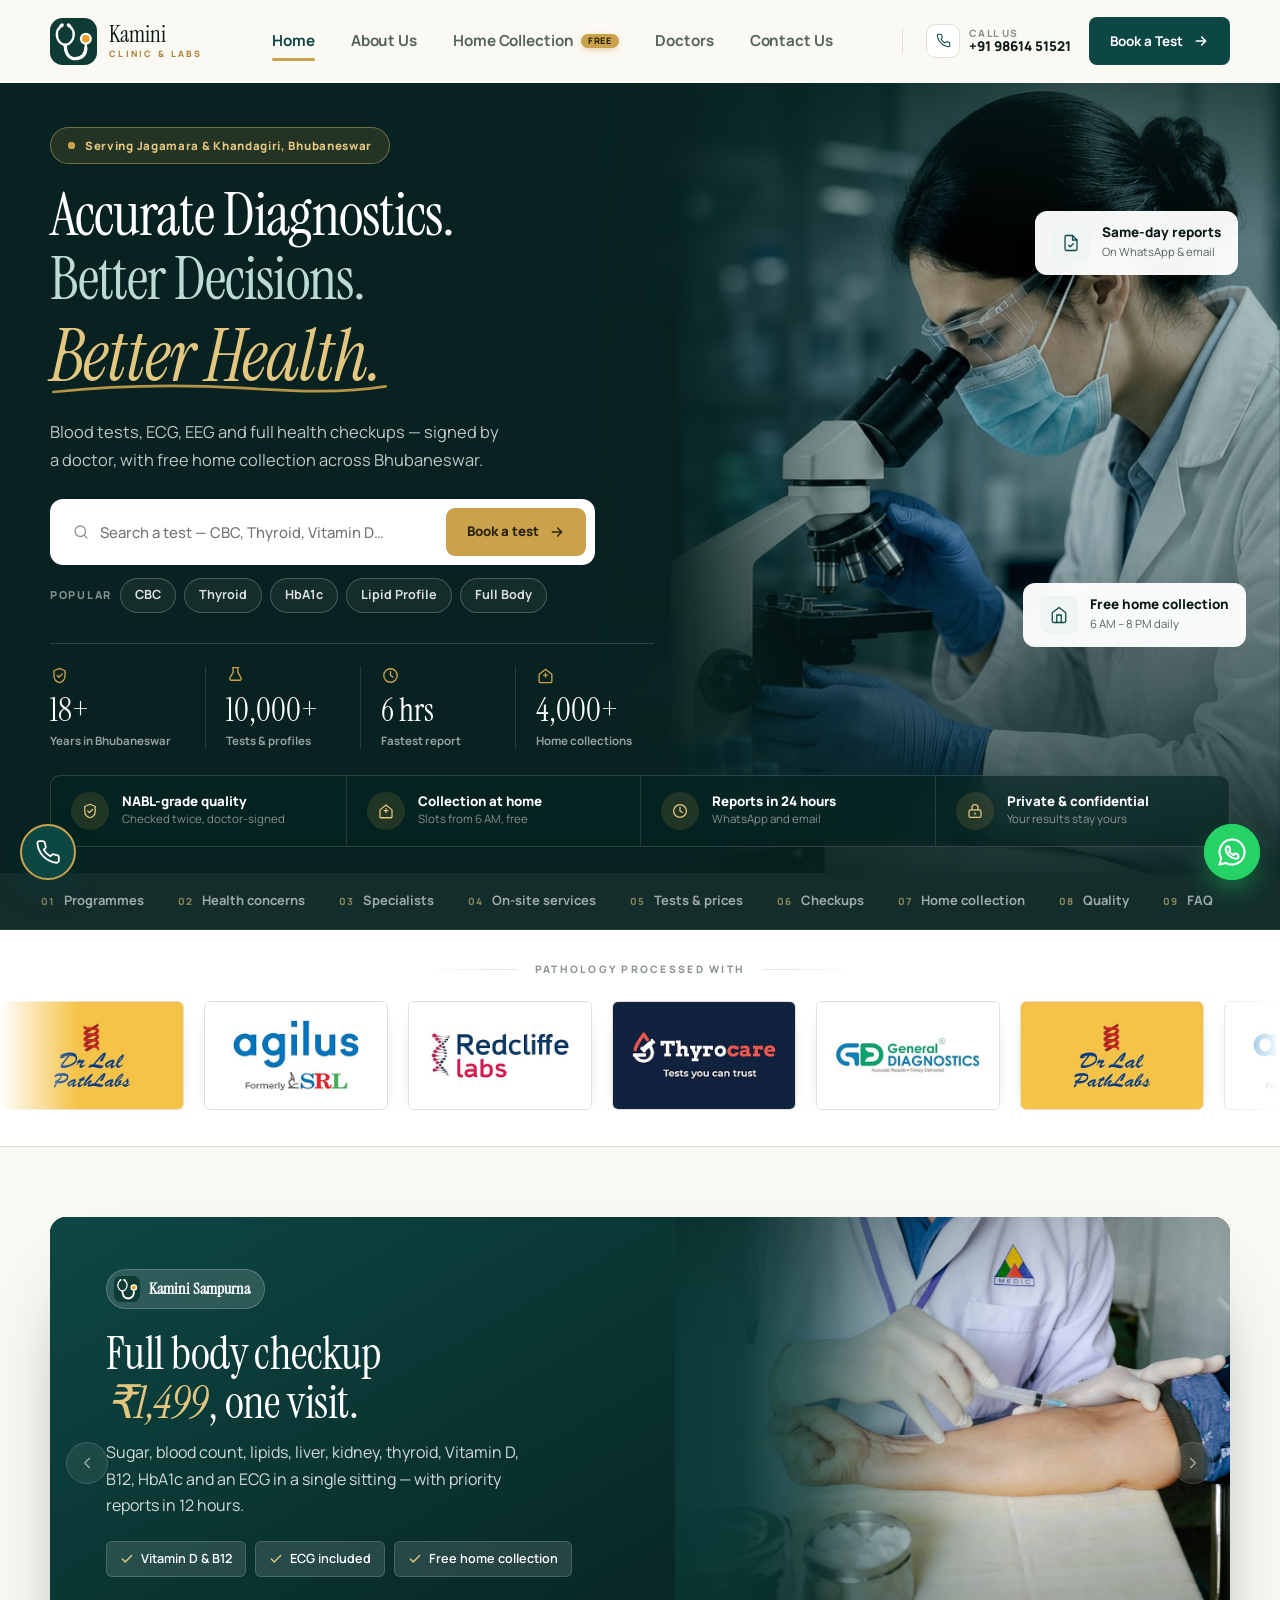
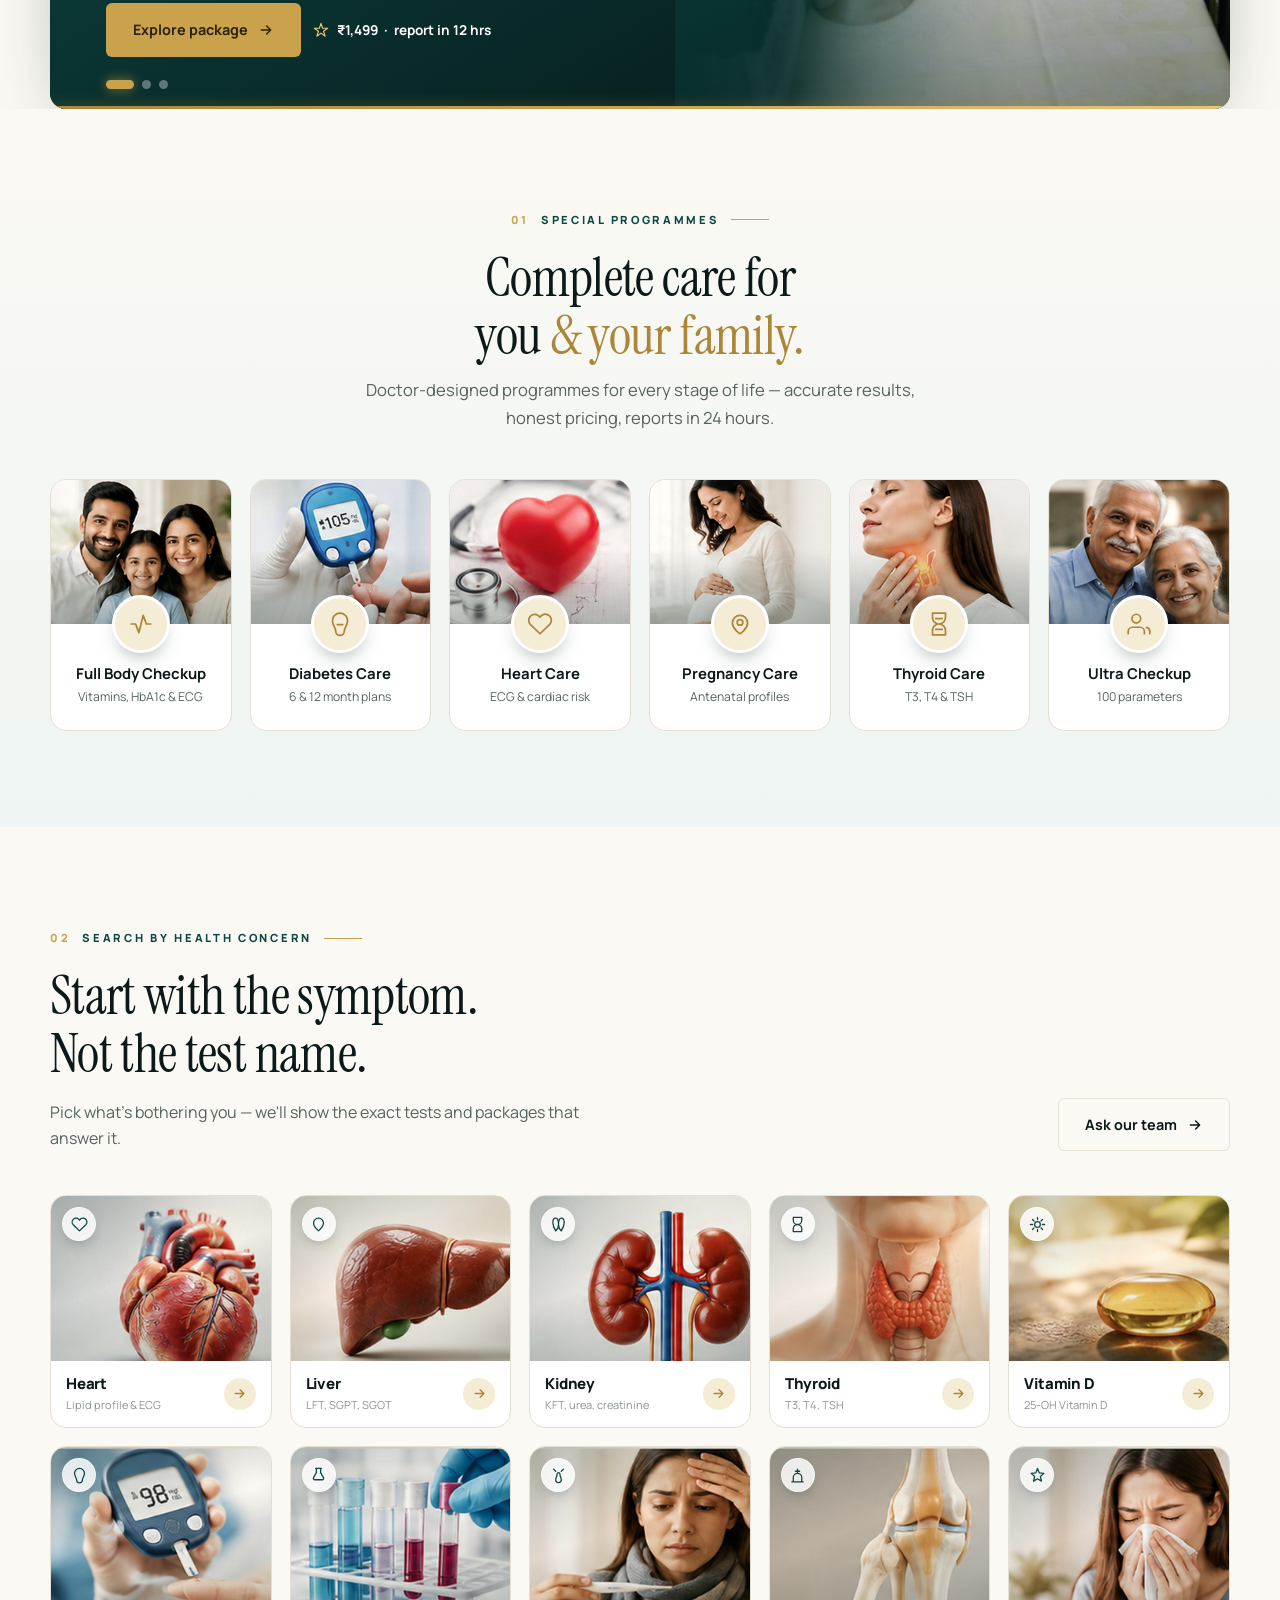
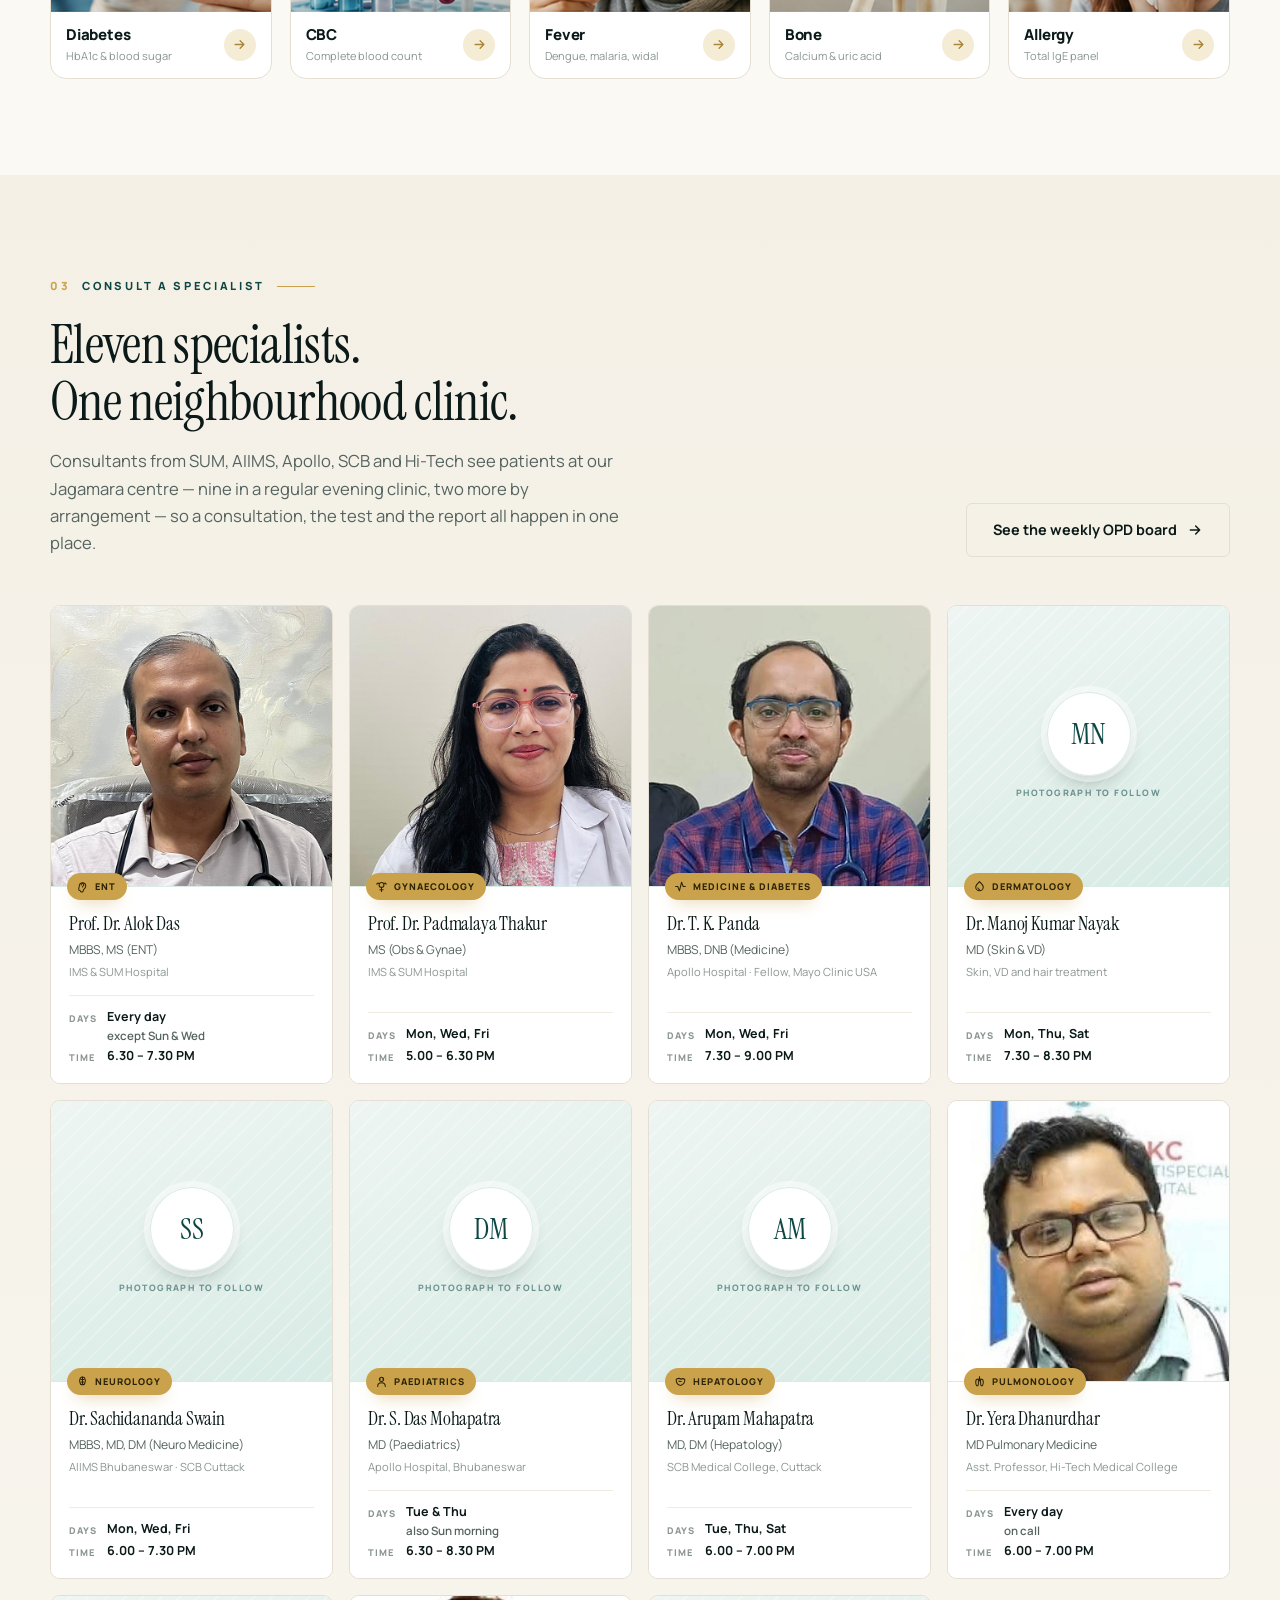
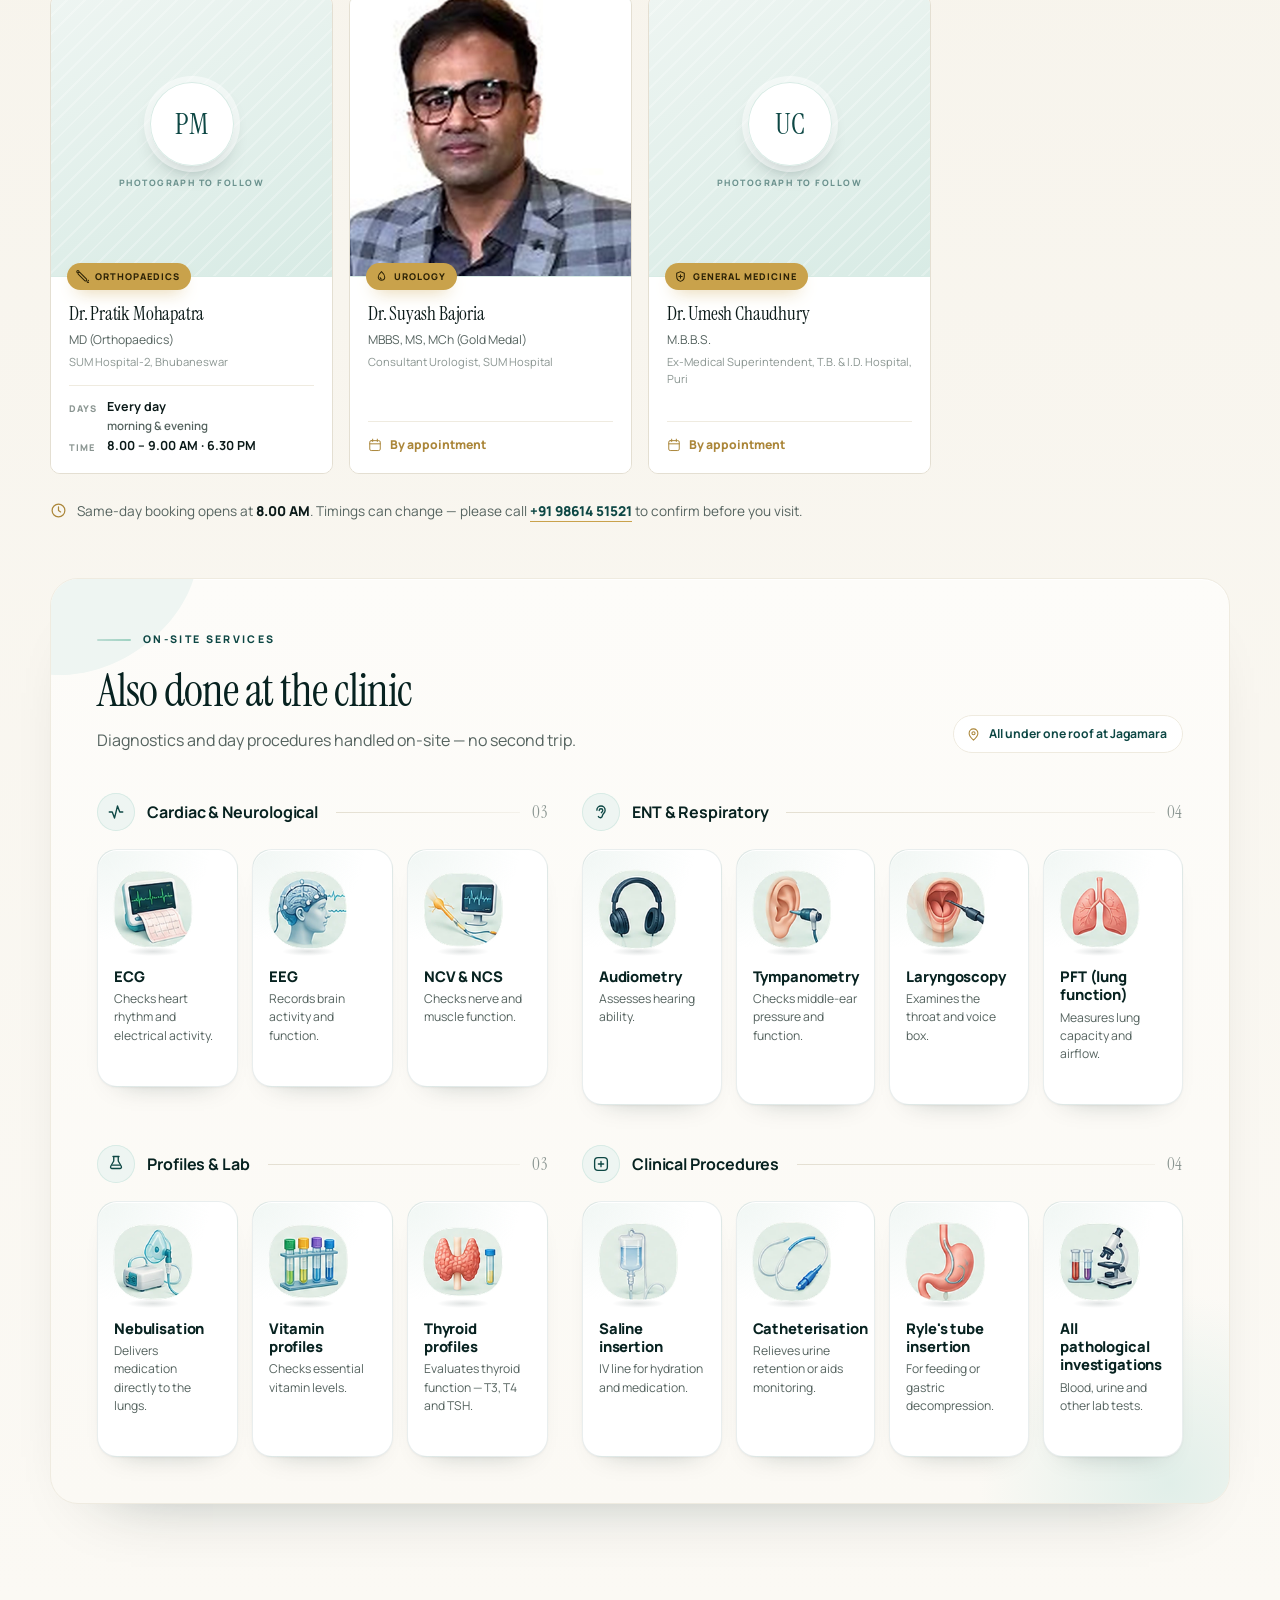
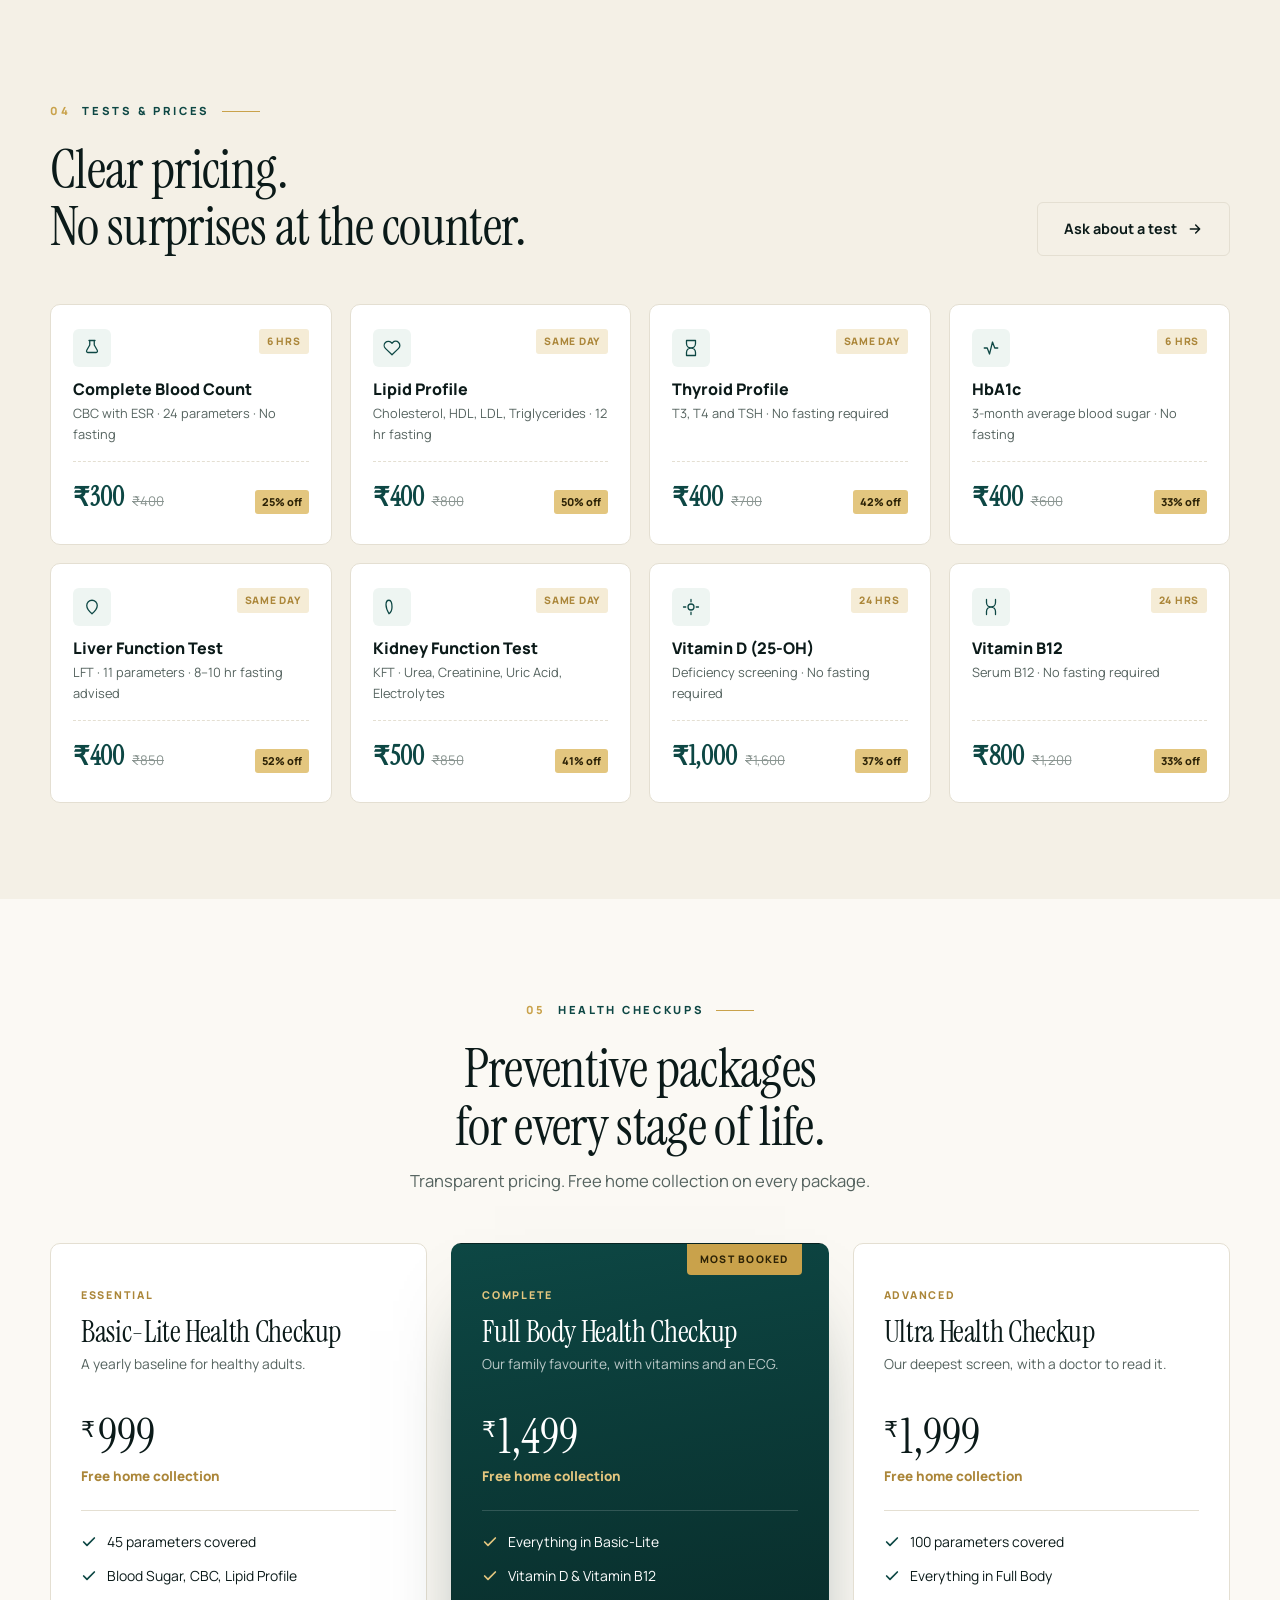
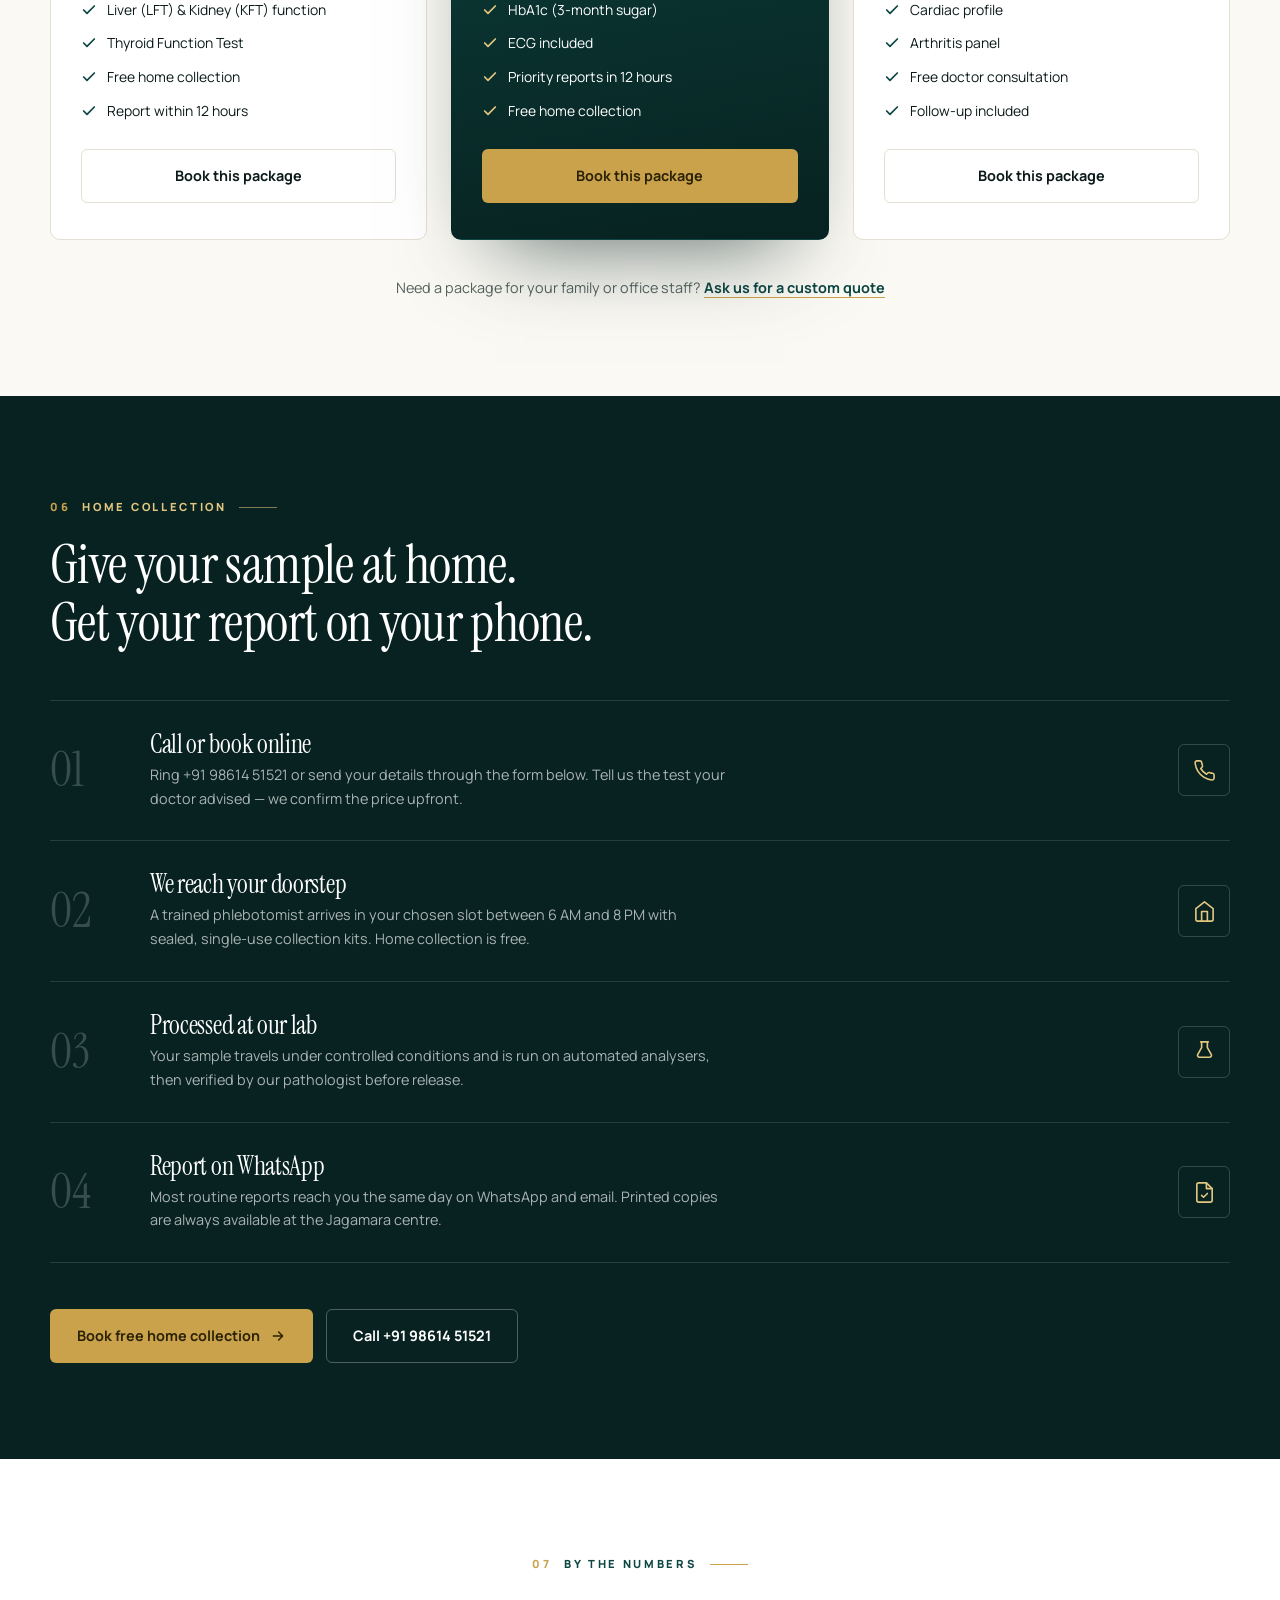
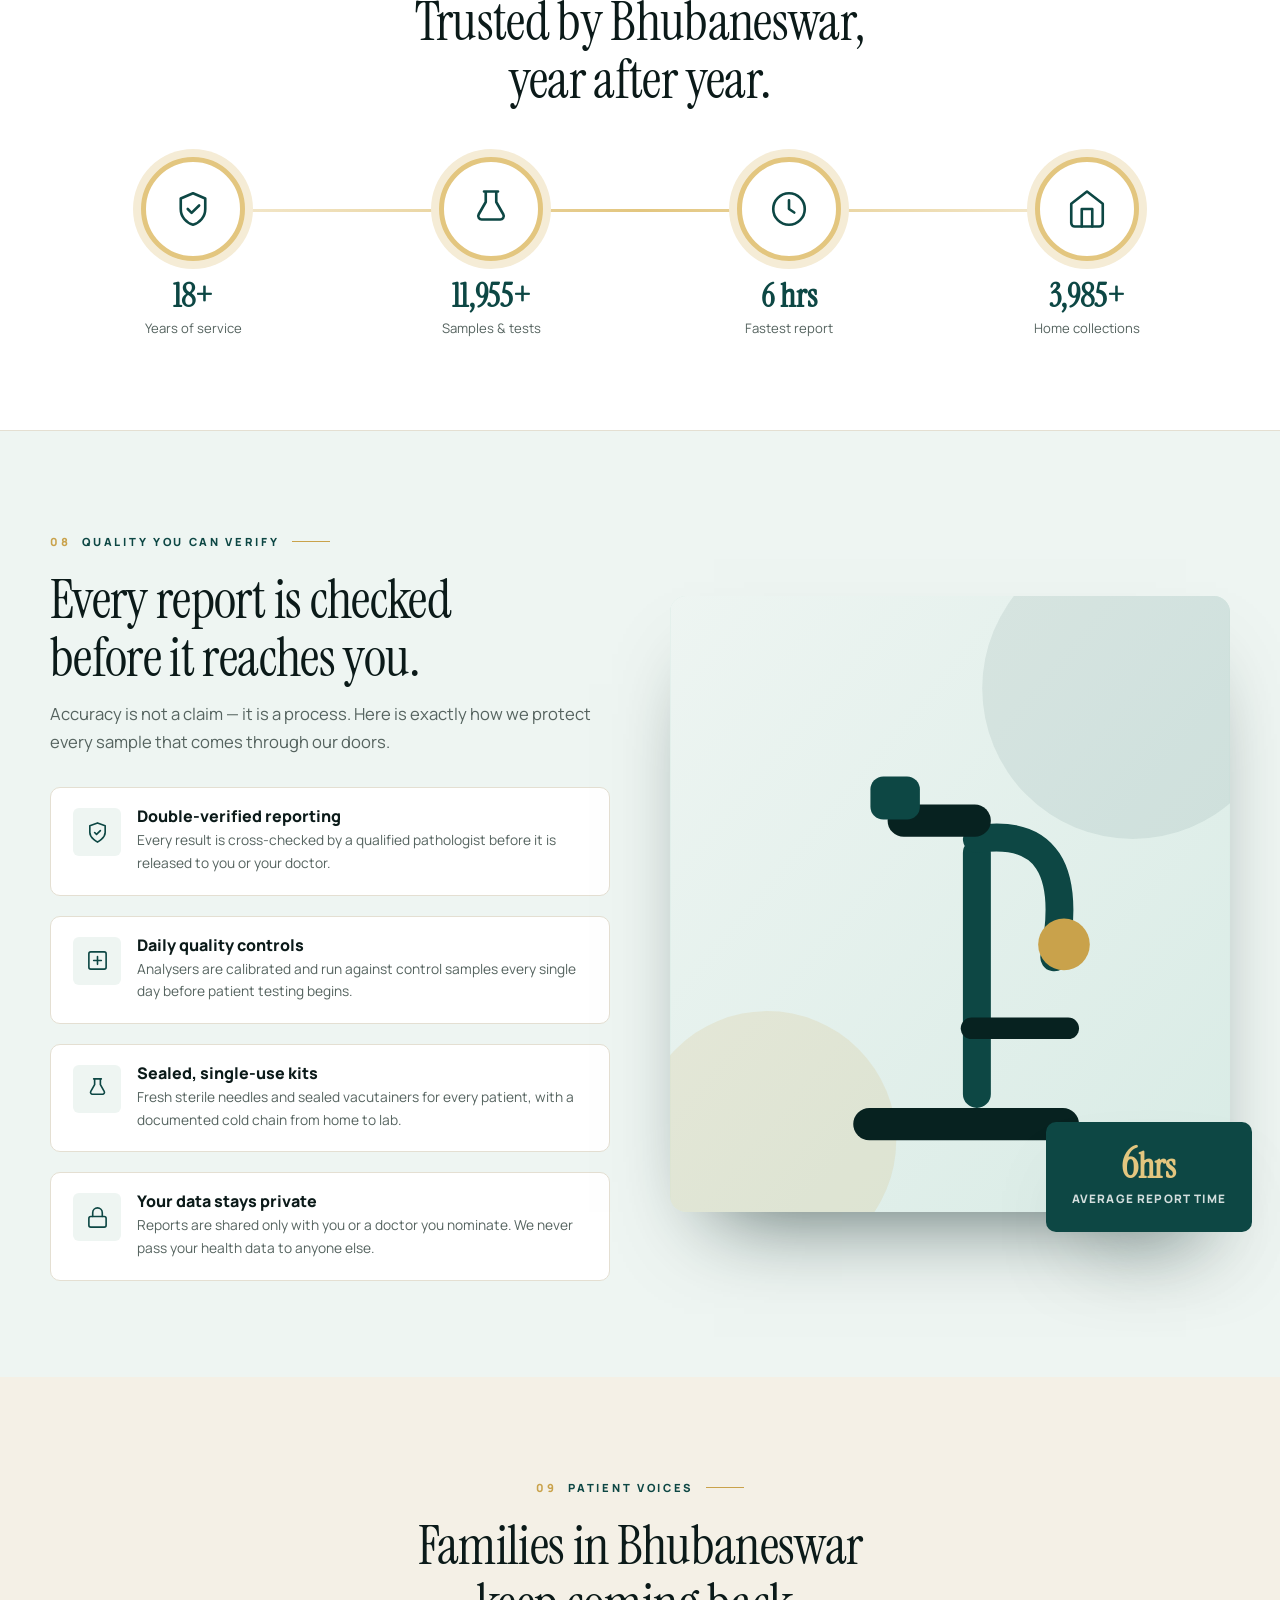
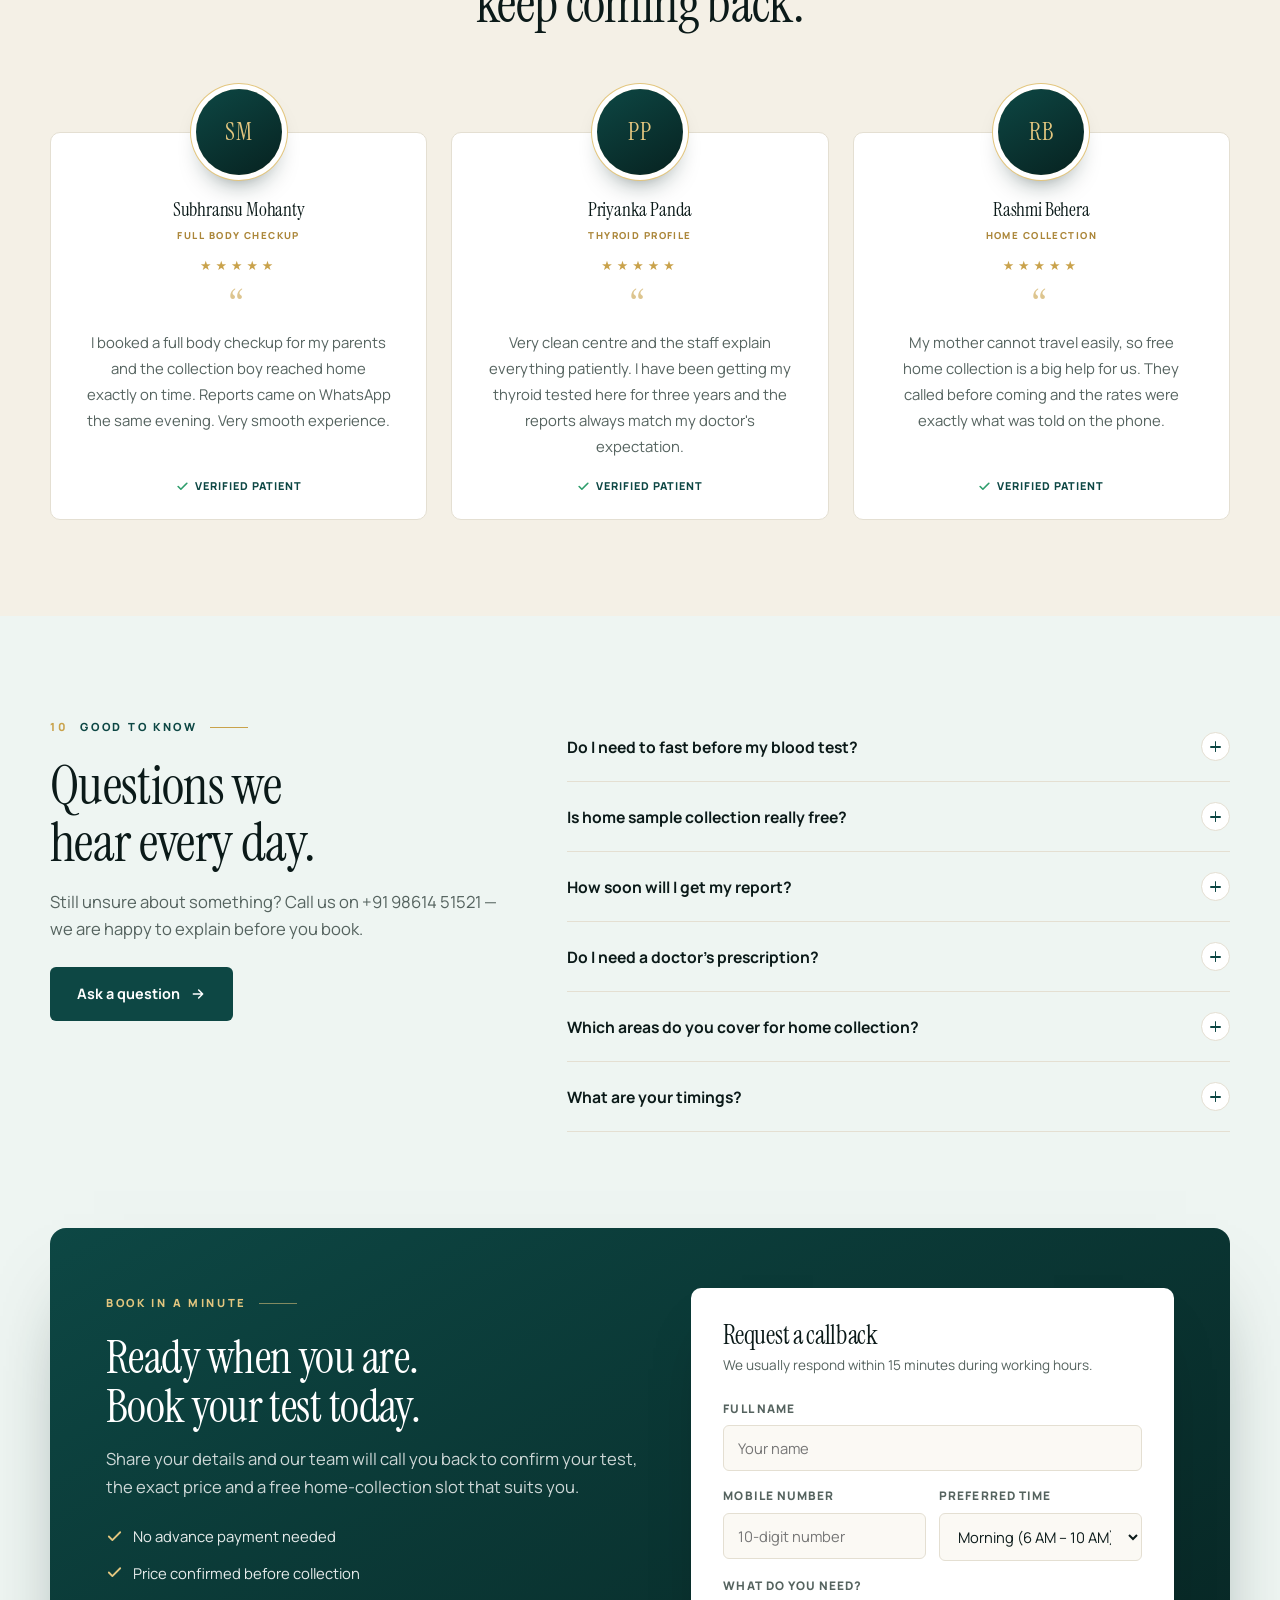
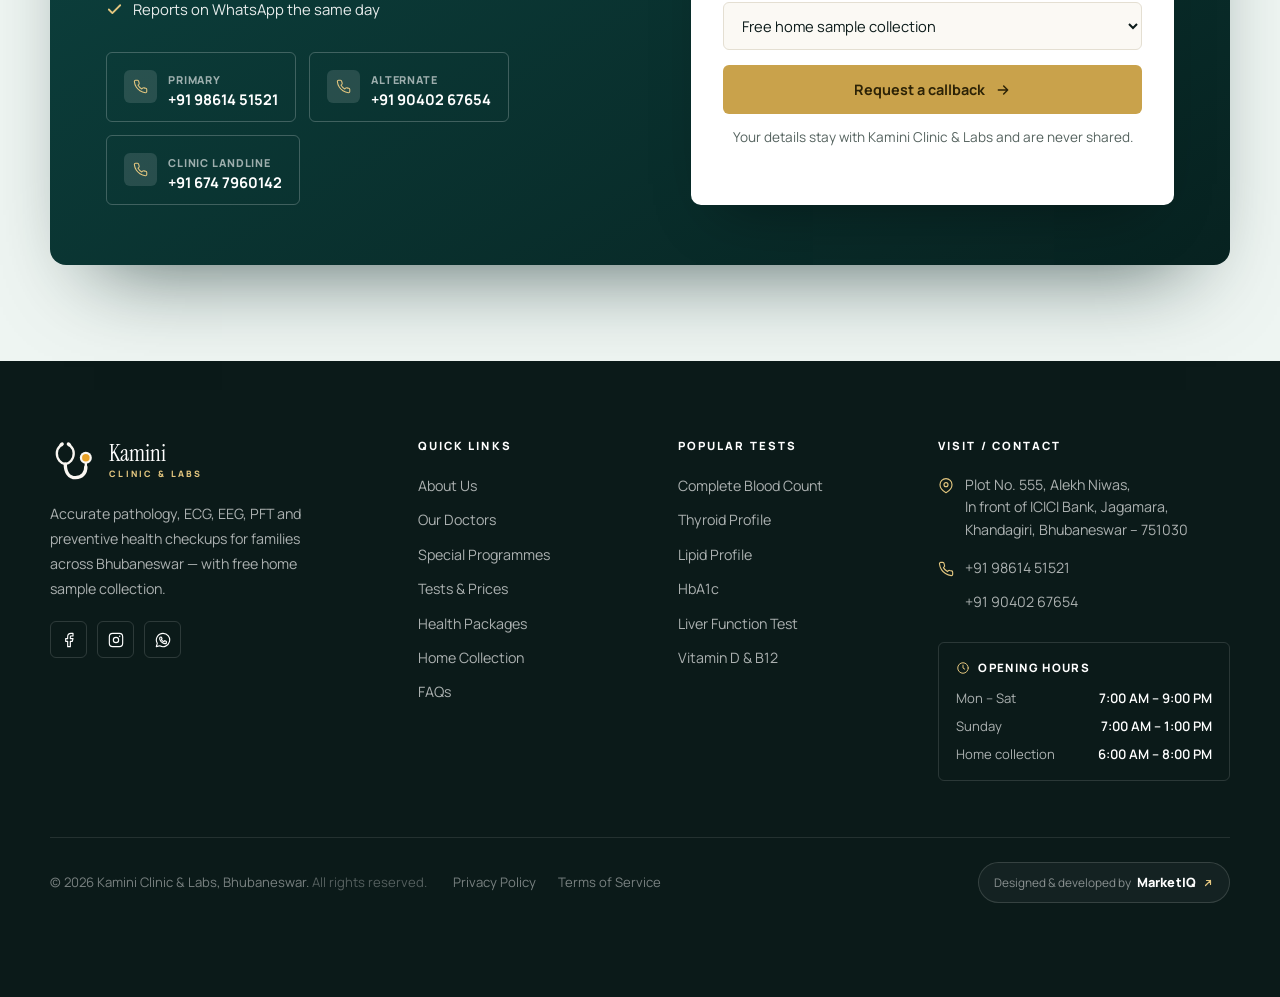
==== commit dc70e133: "Update seven test rates from the clinic's new list Lipid, Thyroid, HbA1c and LFT are now ₹400, KFT ₹" ====
--- a/index.html
+++ b/index.html
@@ -940,37 +940,37 @@
       <article class="tc rv d1">
         <div class="top"><span class="ic"><svg viewBox="0 0 24 24"><path d="M20.8 4.6a5.5 5.5 0 0 0-7.8 0L12 5.7l-1-1a5.5 5.5 0 0 0-7.8 7.8l1 1L12 21l7.8-7.5 1-1a5.5 5.5 0 0 0 0-7.9z"/></svg></span><span class="fast">Same day</span></div>
         <h4>Lipid Profile</h4><p class="par">Cholesterol, HDL, LDL, Triglycerides · 12 hr fasting</p>
-        <div class="pr"><b>₹600</b><s>₹800</s><span class="off">25% off</span></div>
+        <div class="pr"><b>₹400</b><s>₹800</s><span class="off">50% off</span></div>
       </article>
       <article class="tc rv d2">
         <div class="top"><span class="ic"><svg viewBox="0 0 24 24"><path d="M6 2v4a6 6 0 0 0 12 0V2M6 22v-4a6 6 0 0 1 12 0v4M6 2h12M6 22h12"/></svg></span><span class="fast">Same day</span></div>
         <h4>Thyroid Profile</h4><p class="par">T3, T4 and TSH · No fasting required</p>
-        <div class="pr"><b>₹500</b><s>₹700</s><span class="off">28% off</span></div>
+        <div class="pr"><b>₹400</b><s>₹700</s><span class="off">42% off</span></div>
       </article>
       <article class="tc rv d3">
         <div class="top"><span class="ic"><svg viewBox="0 0 24 24"><path d="M3 12h4l3 8 4-16 3 8h4"/></svg></span><span class="fast">6 hrs</span></div>
         <h4>HbA1c</h4><p class="par">3-month average blood sugar · No fasting</p>
-        <div class="pr"><b>₹450</b><s>₹600</s><span class="off">25% off</span></div>
+        <div class="pr"><b>₹400</b><s>₹600</s><span class="off">33% off</span></div>
       </article>
       <article class="tc rv">
         <div class="top"><span class="ic"><svg viewBox="0 0 24 24"><path d="M12 3a7 7 0 0 0-7 7c0 5 7 11 7 11s7-6 7-11a7 7 0 0 0-7-7z"/></svg></span><span class="fast">Same day</span></div>
         <h4>Liver Function Test</h4><p class="par">LFT · 11 parameters · 8–10 hr fasting advised</p>
-        <div class="pr"><b>₹600</b><s>₹850</s><span class="off">29% off</span></div>
+        <div class="pr"><b>₹400</b><s>₹850</s><span class="off">52% off</span></div>
       </article>
       <article class="tc rv d1">
         <div class="top"><span class="ic"><svg viewBox="0 0 24 24"><path d="M8 3C5 3 4 6 4 9c0 5 4 12 4 12s4-3 4-9c0-5-1-9-4-9z"/></svg></span><span class="fast">Same day</span></div>
         <h4>Kidney Function Test</h4><p class="par">KFT · Urea, Creatinine, Uric Acid, Electrolytes</p>
-        <div class="pr"><b>₹600</b><s>₹850</s><span class="off">29% off</span></div>
+        <div class="pr"><b>₹500</b><s>₹850</s><span class="off">41% off</span></div>
       </article>
       <article class="tc rv d2">
         <div class="top"><span class="ic"><svg viewBox="0 0 24 24"><circle cx="12" cy="12" r="4"/><path d="M12 2v3M12 19v3M2 12h3M19 12h3"/></svg></span><span class="fast">24 hrs</span></div>
         <h4>Vitamin D (25-OH)</h4><p class="par">Deficiency screening · No fasting required</p>
-        <div class="pr"><b>₹1,200</b><s>₹1,600</s><span class="off">25% off</span></div>
+        <div class="pr"><b>₹1,000</b><s>₹1,600</s><span class="off">37% off</span></div>
       </article>
       <article class="tc rv d3">
         <div class="top"><span class="ic"><svg viewBox="0 0 24 24"><path d="M6 2v4a6 6 0 0 0 12 0V2M6 22v-4a6 6 0 0 1 12 0v4"/></svg></span><span class="fast">24 hrs</span></div>
         <h4>Vitamin B12</h4><p class="par">Serum B12 · No fasting required</p>
-        <div class="pr"><b>₹900</b><s>₹1,200</s><span class="off">25% off</span></div>
+        <div class="pr"><b>₹800</b><s>₹1,200</s><span class="off">33% off</span></div>
       </article>
     </div>
   </div>
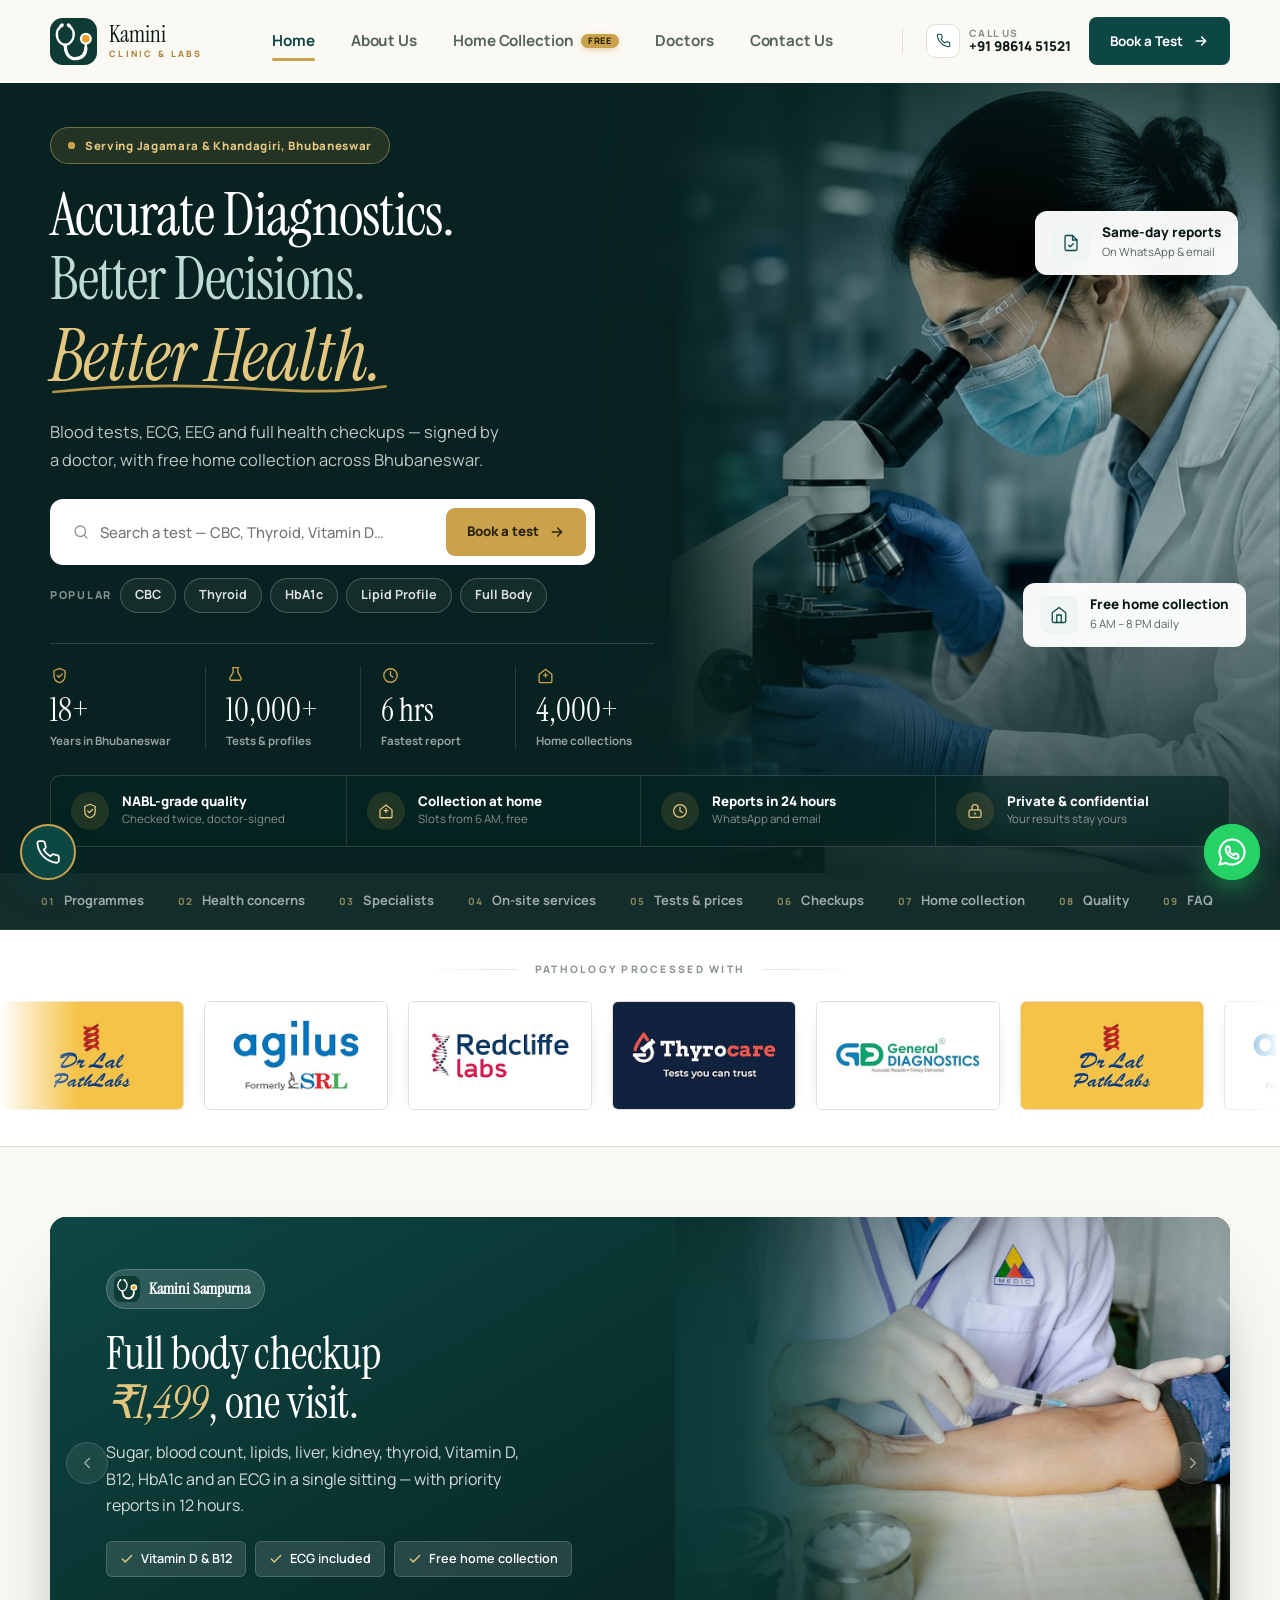
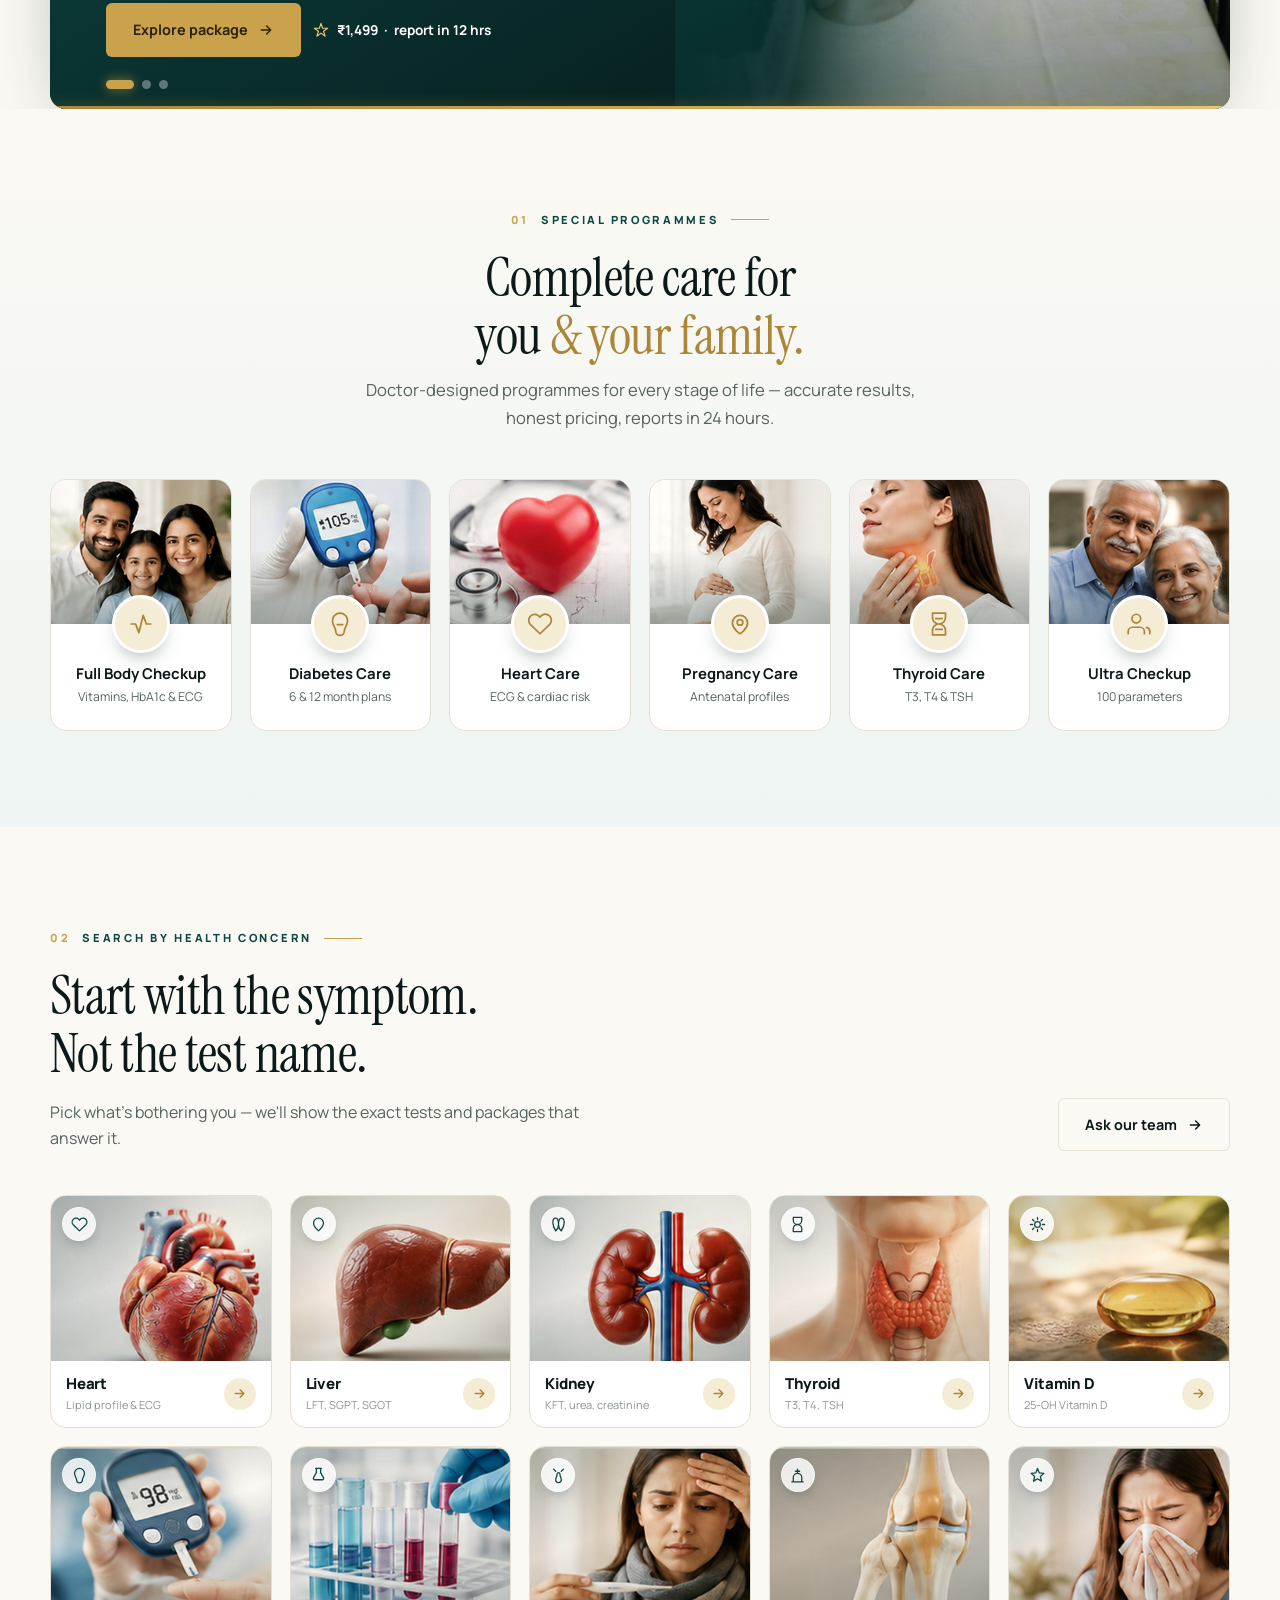
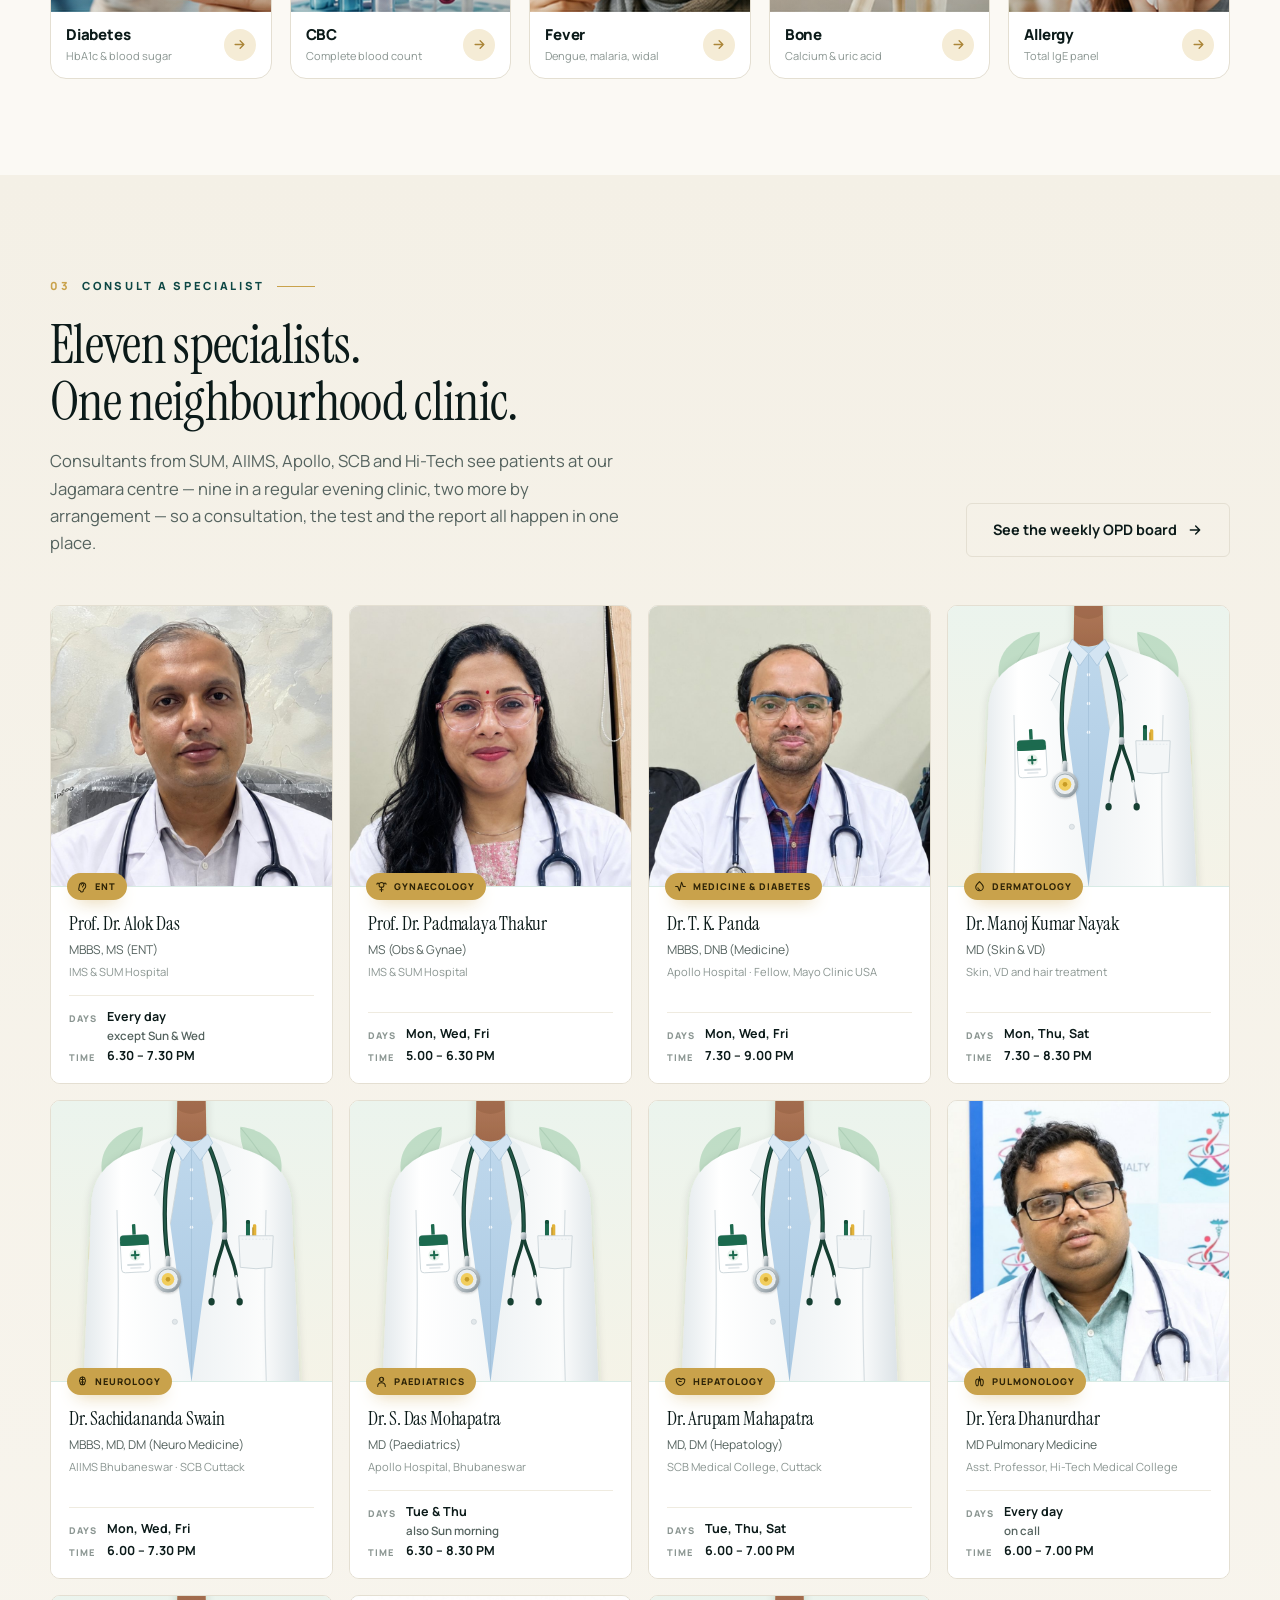
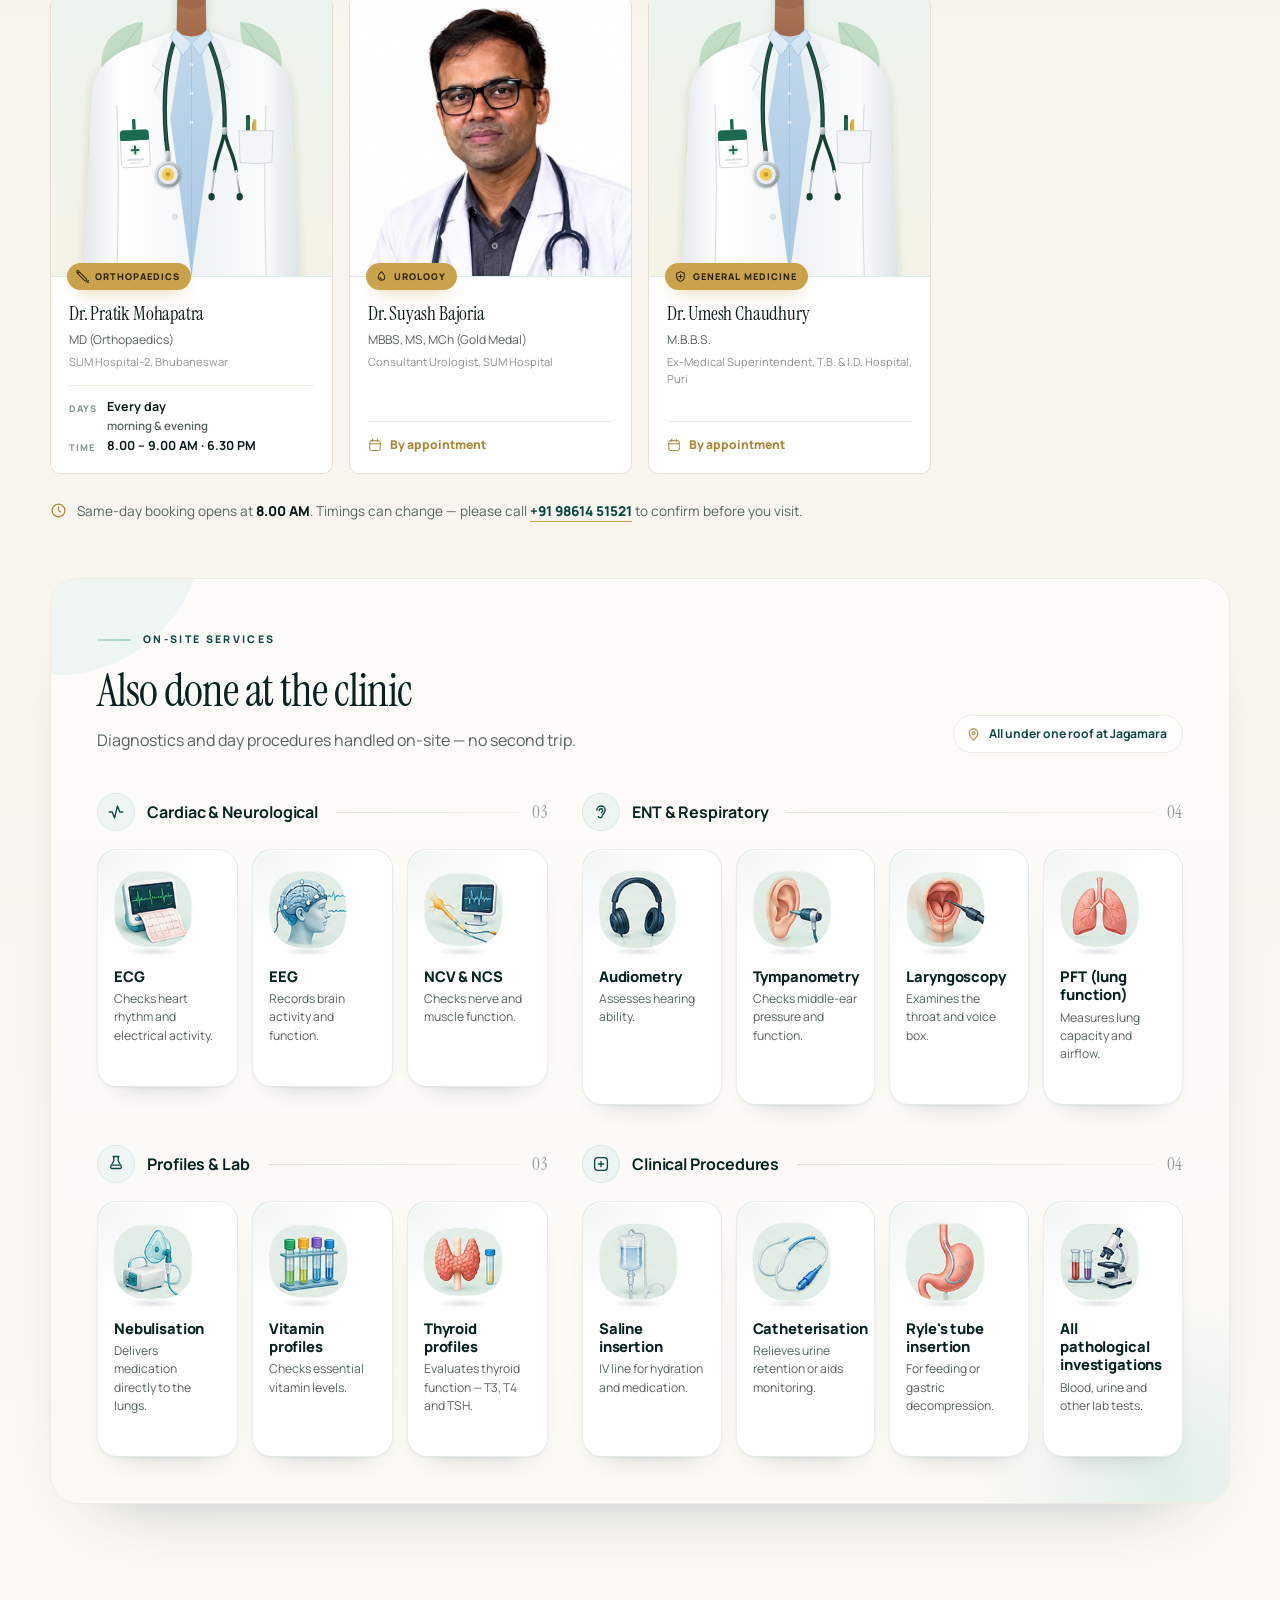
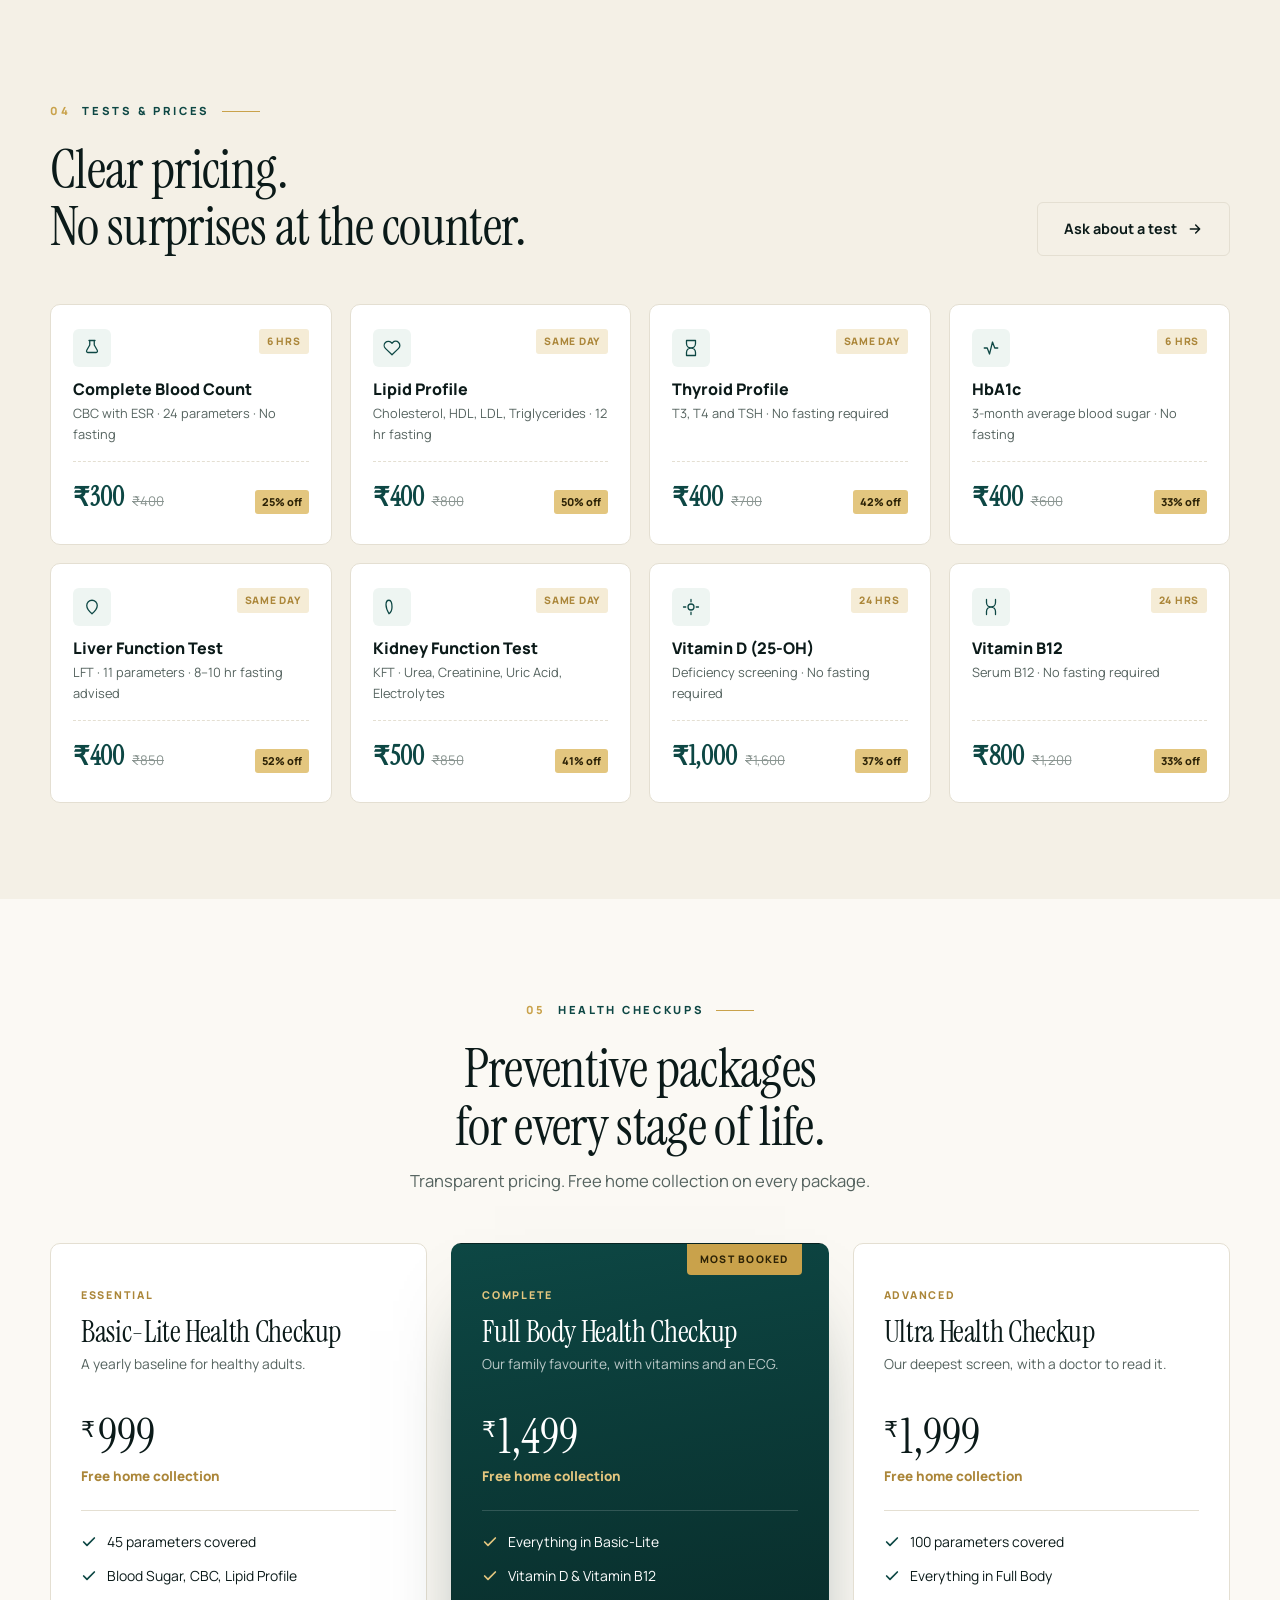
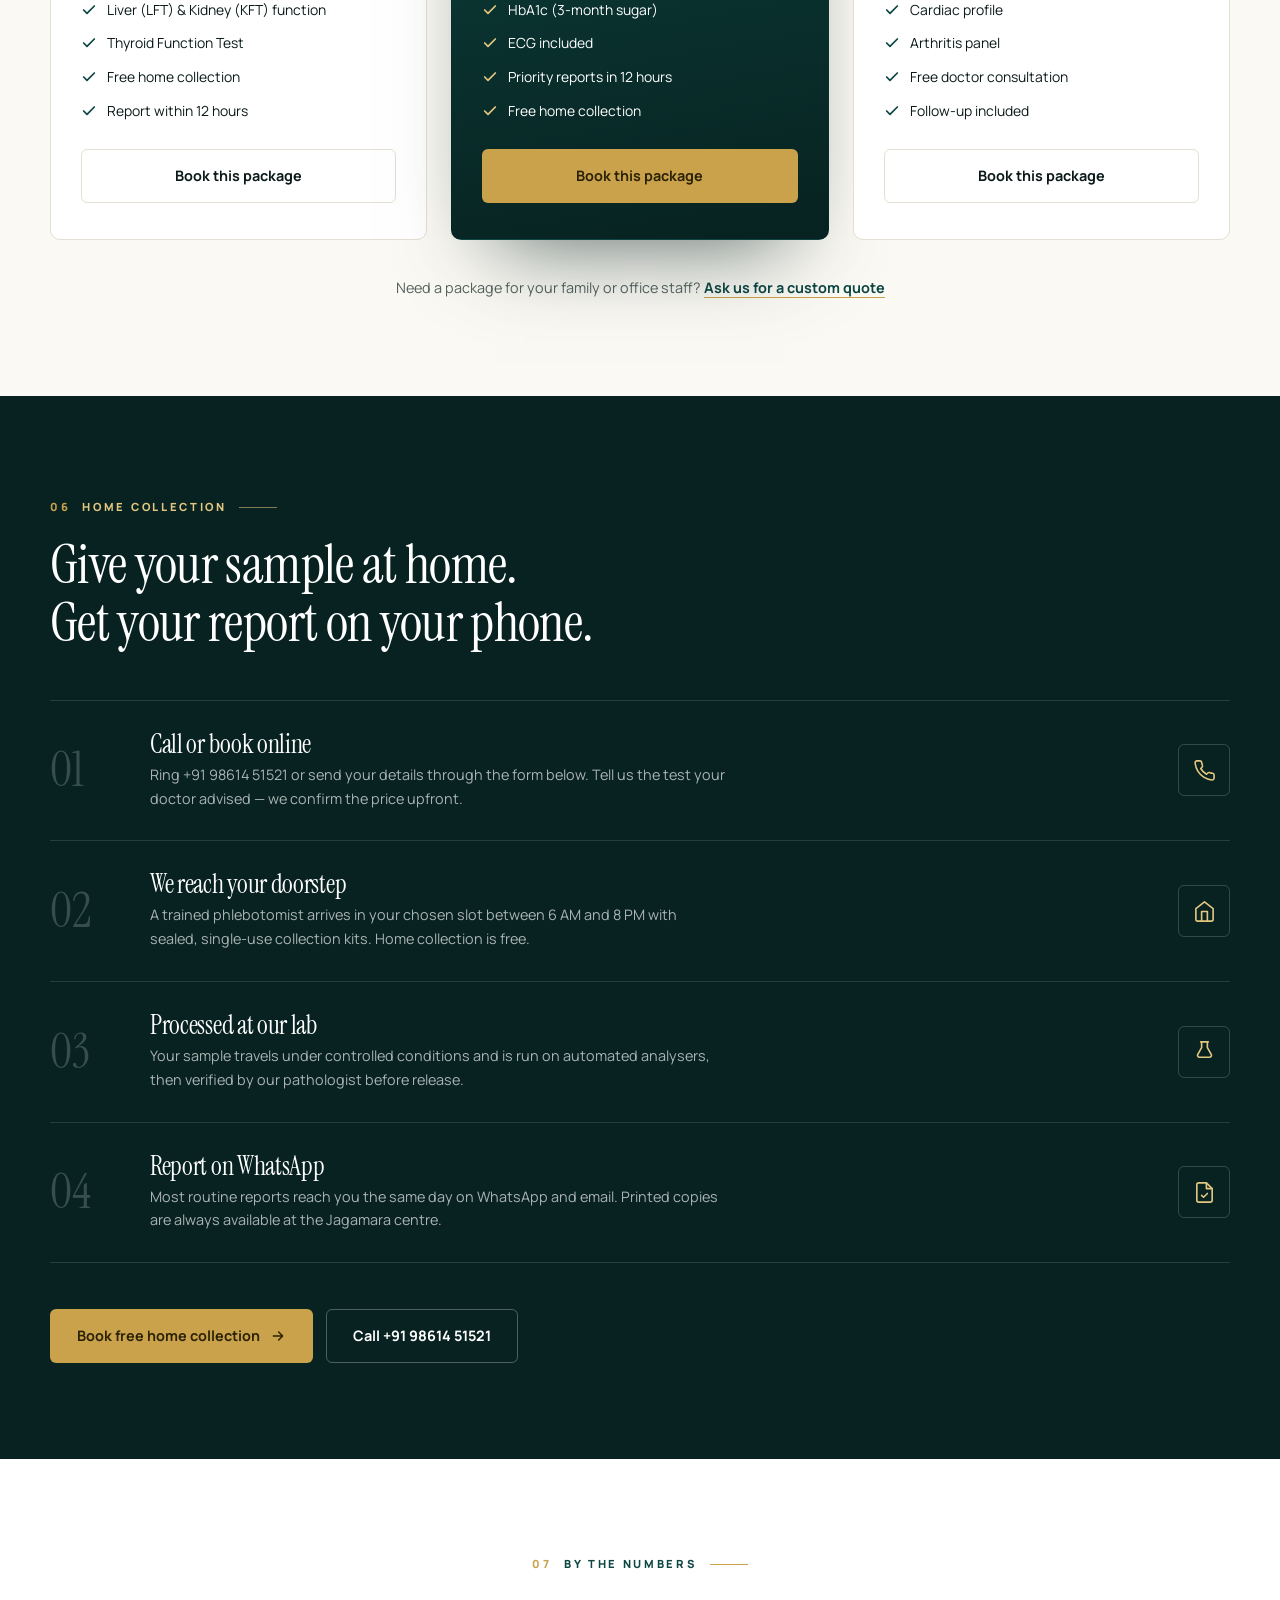
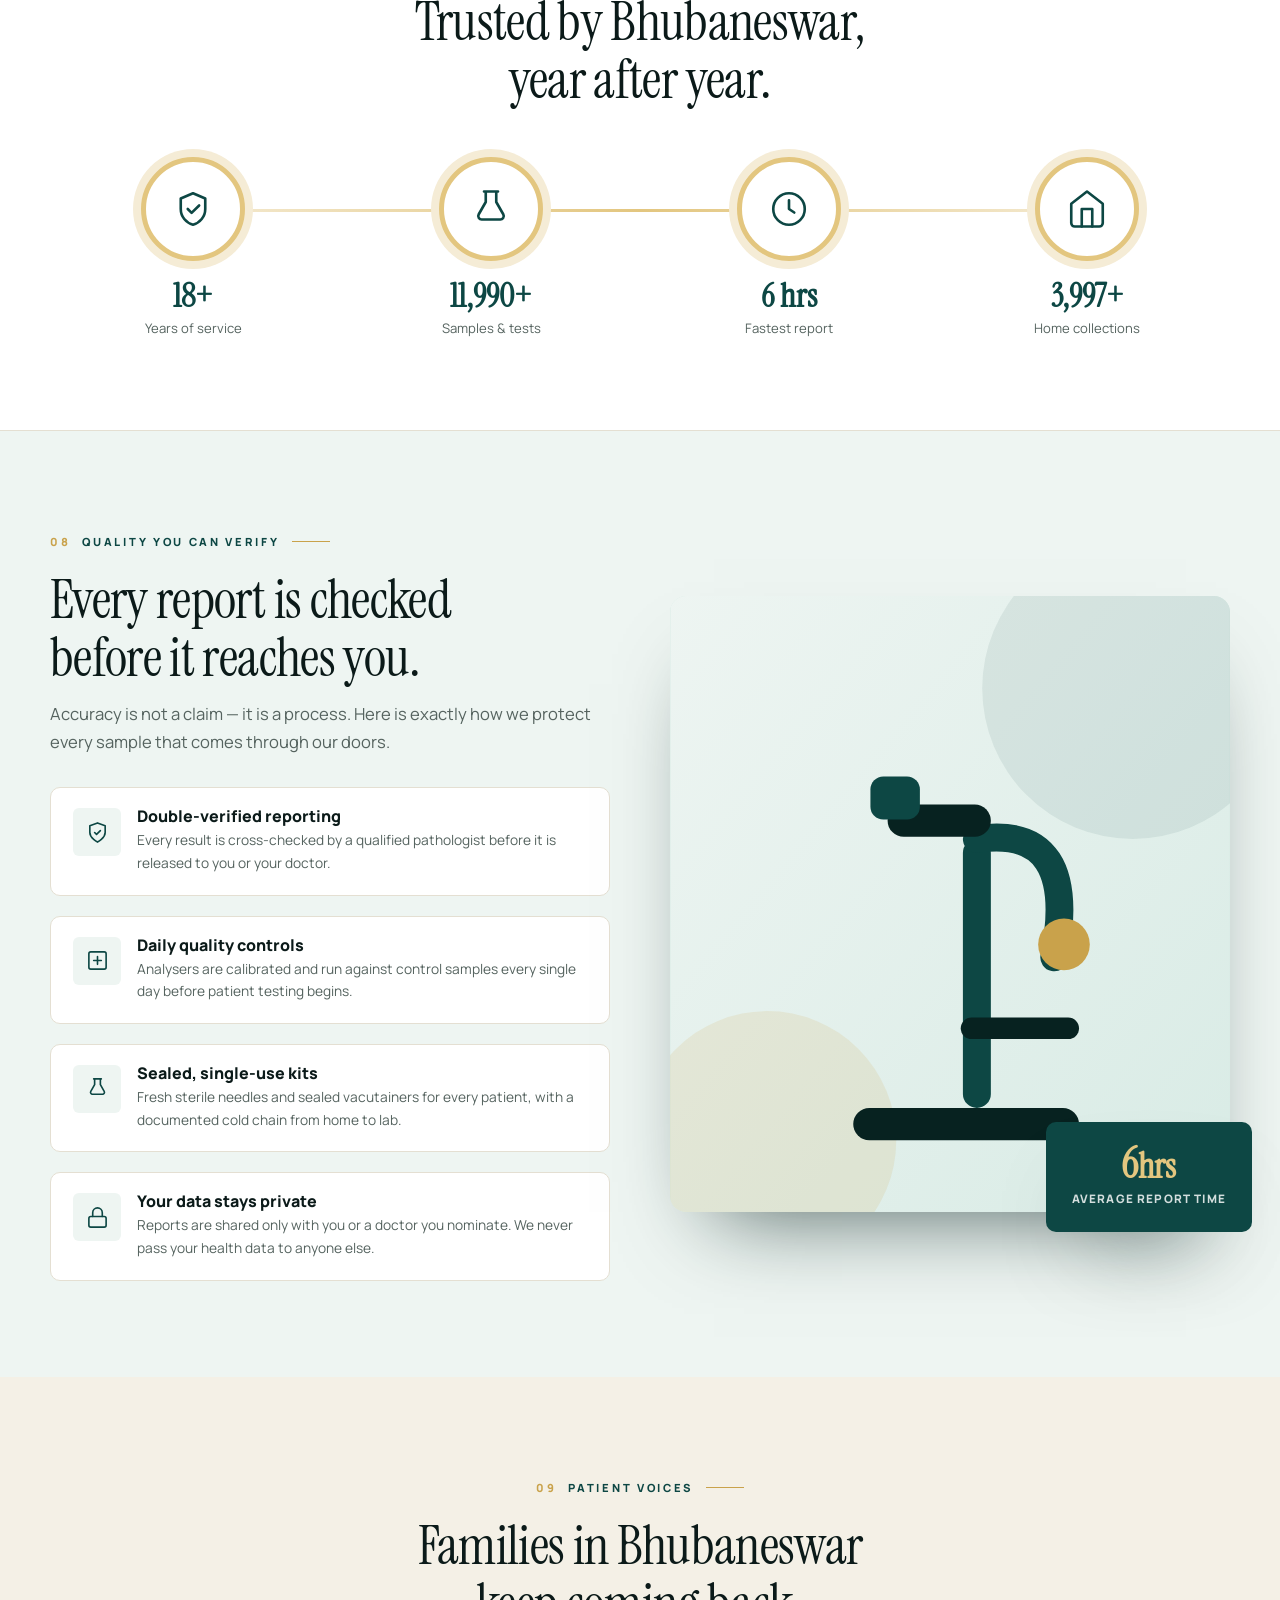
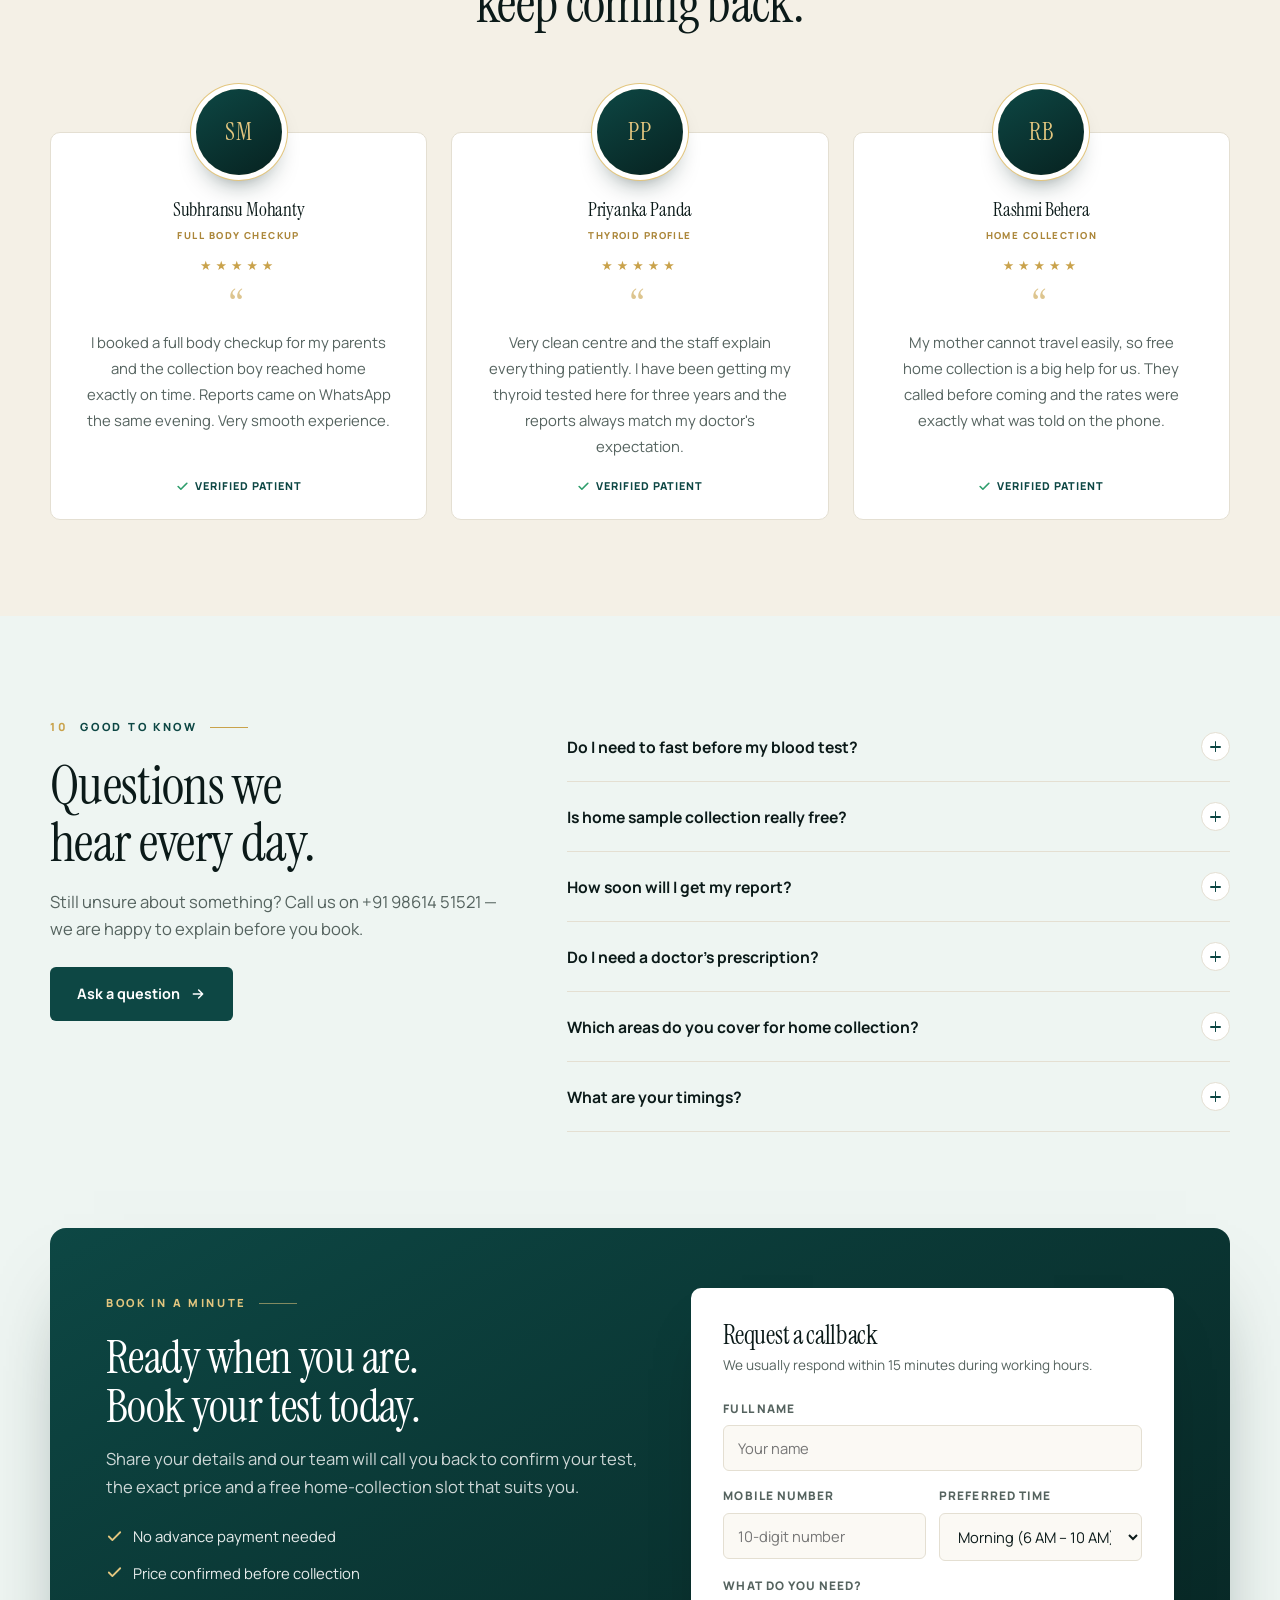
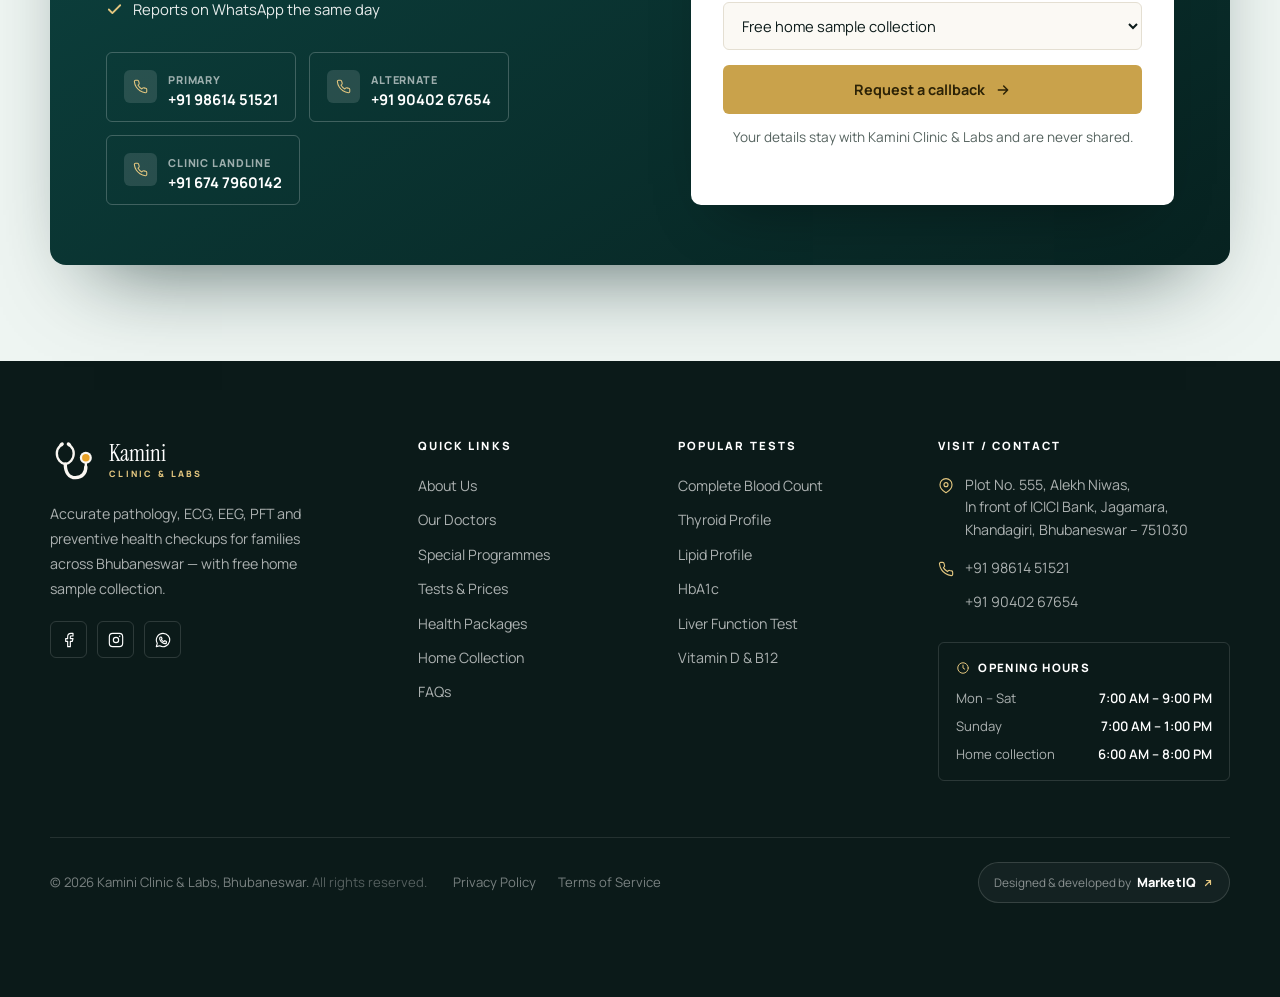
==== commit ec57b02a: "Use the edited doctor portraits, cropped to fit, and a stand-in for the rest The five edited portrai" ====
--- a/index.html
+++ b/index.html
@@ -614,9 +614,12 @@
       <article class="dc rv">
         <!-- Portrait supplied. -->
         <div class="dphoto">
-          <img src="Images/doctors/alok-das.jpg" width="900" height="675"
-               alt="Prof. Dr. Alok Das, consultant ENT surgeon at Kamini Clinic &amp; Labs"
-               loading="lazy" decoding="async" onerror="kFall(this,'lab')">
+          <picture>
+            <source media="(max-width:620px)" srcset="Images/doctors/alok-das.jpg" width="900" height="675">
+            <img src="Images/doctors/alok-das-sq.jpg" width="800" height="800"
+                 alt="Prof. Dr. Alok Das, consultant ENT surgeon at Kamini Clinic &amp; Labs"
+                 loading="lazy" decoding="async" onerror="kFall(this,'lab')">
+          </picture>
         </div>
         <div class="dbody">
           <span class="dtag"><svg viewBox="0 0 24 24" aria-hidden="true"><path d="M8 20a3 3 0 0 1-3-3c0-2 1-3 1-6a6 6 0 0 1 12 0c0 4-3 5-4.5 7.5A2.5 2.5 0 0 1 8 20z"/><path d="M9.5 9a2.5 2.5 0 0 1 5 0c0 2-2.5 2-2.5 4"/></svg>ENT</span>
@@ -633,9 +636,12 @@
       <article class="dc rv d1">
         <!-- Portrait supplied. -->
         <div class="dphoto">
-          <img src="Images/doctors/padmalaya-thakur.jpg" width="900" height="675"
-               alt="Prof. Dr. Padmalaya Thakur, gynaecologist and infertility specialist at Kamini Clinic &amp; Labs"
-               loading="lazy" decoding="async" onerror="kFall(this,'lab')">
+          <picture>
+            <source media="(max-width:620px)" srcset="Images/doctors/padmalaya-thakur.jpg" width="900" height="675">
+            <img src="Images/doctors/padmalaya-thakur-sq.jpg" width="800" height="800"
+                 alt="Prof. Dr. Padmalaya Thakur, gynaecologist and infertility specialist at Kamini Clinic &amp; Labs"
+                 loading="lazy" decoding="async" onerror="kFall(this,'lab')">
+          </picture>
         </div>
         <div class="dbody">
           <span class="dtag"><svg viewBox="0 0 24 24" aria-hidden="true"><circle cx="12" cy="9" r="4.5"/><path d="M12 13.5V21M9 18h6"/><path d="M7.5 6.5C5 5 3.5 6 3.5 8M16.5 6.5C19 5 20.5 6 20.5 8"/></svg>Gynaecology</span>
@@ -652,9 +658,12 @@
       <article class="dc rv d2">
         <!-- Portrait supplied. -->
         <div class="dphoto">
-          <img src="Images/doctors/tk-panda.jpg" width="900" height="675"
-               alt="Dr. T. K. Panda, consultant physician and diabetologist at Kamini Clinic &amp; Labs"
-               loading="lazy" decoding="async" onerror="kFall(this,'lab')">
+          <picture>
+            <source media="(max-width:620px)" srcset="Images/doctors/tk-panda.jpg" width="900" height="675">
+            <img src="Images/doctors/tk-panda-sq.jpg" width="800" height="800"
+                 alt="Dr. T. K. Panda, consultant physician and diabetologist at Kamini Clinic &amp; Labs"
+                 loading="lazy" decoding="async" onerror="kFall(this,'lab')">
+          </picture>
         </div>
         <div class="dbody">
           <span class="dtag"><svg viewBox="0 0 24 24" aria-hidden="true"><path d="M3 12h4l3 8 4-16 3 8h4"/></svg>Medicine &amp; Diabetes</span>
@@ -669,11 +678,10 @@
       </article>
 
       <article class="dc rv d3">
-        <!-- Photograph: drop an <img> in as the first child of .dphoto and the
-             monogram steps aside on its own, exactly as on doctors.html. -->
+        <!-- Photograph to follow: the shared illustration stands in until then.
+             Swap the src for the portrait (and add -sq / <picture> as above). -->
         <div class="dphoto">
-          <span class="dpmono" aria-hidden="true">MN</span>
-          <span class="dpnote">Photograph to follow</span>
+          <img src="Images/doctor/doctor-placeholder-square.svg" width="1000" height="1000" alt="" loading="lazy" decoding="async">
         </div>
         <div class="dbody">
           <span class="dtag"><svg viewBox="0 0 24 24" aria-hidden="true"><path d="M12 3c4 4 7 6.5 7 10a7 7 0 0 1-14 0c0-3.5 3-6 7-10z"/><path d="M9 14.5a3 3 0 0 0 3 3"/></svg>Dermatology</span>
@@ -688,11 +696,10 @@
       </article>
 
       <article class="dc rv">
-        <!-- Photograph: drop an <img> in as the first child of .dphoto and the
-             monogram steps aside on its own, exactly as on doctors.html. -->
+        <!-- Photograph to follow: the shared illustration stands in until then.
+             Swap the src for the portrait (and add -sq / <picture> as above). -->
         <div class="dphoto">
-          <span class="dpmono" aria-hidden="true">SS</span>
-          <span class="dpnote">Photograph to follow</span>
+          <img src="Images/doctor/doctor-placeholder-square.svg" width="1000" height="1000" alt="" loading="lazy" decoding="async">
         </div>
         <div class="dbody">
           <span class="dtag"><svg viewBox="0 0 24 24" aria-hidden="true"><path d="M12 3.5c-3 0-4.5 2-4.5 4 0 1-1 1.4-1 3s1 2 1 3.2c0 2.3 2 4.3 4.5 4.3s4.5-2 4.5-4.3c0-1.2 1-1.6 1-3.2s-1-2-1-3c0-2-1.5-4-4.5-4z"/><path d="M12 3.5v14M9 8.5h6M9.5 13h5"/></svg>Neurology</span>
@@ -707,11 +714,10 @@
       </article>
 
       <article class="dc rv d1">
-        <!-- Photograph: drop an <img> in as the first child of .dphoto and the
-             monogram steps aside on its own, exactly as on doctors.html. -->
+        <!-- Photograph to follow: the shared illustration stands in until then.
+             Swap the src for the portrait (and add -sq / <picture> as above). -->
         <div class="dphoto">
-          <span class="dpmono" aria-hidden="true">DM</span>
-          <span class="dpnote">Photograph to follow</span>
+          <img src="Images/doctor/doctor-placeholder-square.svg" width="1000" height="1000" alt="" loading="lazy" decoding="async">
         </div>
         <div class="dbody">
           <span class="dtag"><svg viewBox="0 0 24 24" aria-hidden="true"><circle cx="12" cy="8" r="4"/><path d="M5 21c0-4 3.1-6.5 7-6.5s7 2.5 7 6.5"/><path d="M10 7.5h.01M14 7.5h.01"/></svg>Paediatrics</span>
@@ -726,11 +732,10 @@
       </article>
 
       <article class="dc rv d2">
-        <!-- Photograph: drop an <img> in as the first child of .dphoto and the
-             monogram steps aside on its own, exactly as on doctors.html. -->
+        <!-- Photograph to follow: the shared illustration stands in until then.
+             Swap the src for the portrait (and add -sq / <picture> as above). -->
         <div class="dphoto">
-          <span class="dpmono" aria-hidden="true">AM</span>
-          <span class="dpnote">Photograph to follow</span>
+          <img src="Images/doctor/doctor-placeholder-square.svg" width="1000" height="1000" alt="" loading="lazy" decoding="async">
         </div>
         <div class="dbody">
           <span class="dtag"><svg viewBox="0 0 24 24" aria-hidden="true"><path d="M4 8c3-2 7-2 9 0 2-1.6 5-1.6 7 .4 0 6-4 10-8 11C7 18.6 4 14 4 8z"/><path d="M9 11c1.5 1 3 1.4 4.5 1"/></svg>Hepatology</span>
@@ -747,9 +752,12 @@
       <article class="dc rv d3">
         <!-- Portrait supplied. -->
         <div class="dphoto">
-          <img src="Images/doctors/yera-dhanurdhar.jpg" width="900" height="675"
-               alt="Dr. Yera Dhanurdhar, consultant in pulmonary medicine at Kamini Clinic &amp; Labs"
-               loading="lazy" decoding="async" onerror="kFall(this,'lab')">
+          <picture>
+            <source media="(max-width:620px)" srcset="Images/doctors/yera-dhanurdhar.jpg" width="900" height="675">
+            <img src="Images/doctors/yera-dhanurdhar-sq.jpg" width="800" height="800"
+                 alt="Dr. Yera Dhanurdhar, consultant in pulmonary medicine at Kamini Clinic &amp; Labs"
+                 loading="lazy" decoding="async" onerror="kFall(this,'lab')">
+          </picture>
         </div>
         <div class="dbody">
           <span class="dtag"><svg viewBox="0 0 24 24" aria-hidden="true"><path d="M12 3v8"/><path d="M9.5 7.5C7 7.5 5 9.5 5 13c0 3 .5 5.5 1.5 6.5S9 20 9.5 18.5c.4-1.2.5-3 .5-5.5V7.5z"/><path d="M14.5 7.5c2.5 0 4.5 2 4.5 5.5 0 3-.5 5.5-1.5 6.5S15 20 14.5 18.5c-.4-1.2-.5-3-.5-5.5V7.5z"/></svg>Pulmonology</span>
@@ -764,11 +772,10 @@
       </article>
 
       <article class="dc rv">
-        <!-- Photograph: drop an <img> in as the first child of .dphoto and the
-             monogram steps aside on its own, exactly as on doctors.html. -->
+        <!-- Photograph to follow: the shared illustration stands in until then.
+             Swap the src for the portrait (and add -sq / <picture> as above). -->
         <div class="dphoto">
-          <span class="dpmono" aria-hidden="true">PM</span>
-          <span class="dpnote">Photograph to follow</span>
+          <img src="Images/doctor/doctor-placeholder-square.svg" width="1000" height="1000" alt="" loading="lazy" decoding="async">
         </div>
         <div class="dbody">
           <span class="dtag"><svg viewBox="0 0 24 24" aria-hidden="true"><path d="M7 4.5a2.2 2.2 0 0 0-3 3L16.5 20a2.2 2.2 0 0 0 3-3z"/><path d="M5.5 3a2 2 0 1 0-2 2M20.5 21a2 2 0 1 0 2-2"/></svg>Orthopaedics</span>
@@ -785,9 +792,12 @@
       <article class="dc rv d1">
         <!-- Portrait supplied. -->
         <div class="dphoto">
-          <img src="Images/doctors/suyash-bajoria.jpg" width="900" height="675"
-               alt="Dr. Suyash Bajoria, consultant urologist at Kamini Clinic &amp; Labs"
-               loading="lazy" decoding="async" onerror="kFall(this,'lab')">
+          <picture>
+            <source media="(max-width:620px)" srcset="Images/doctors/suyash-bajoria.jpg" width="900" height="675">
+            <img src="Images/doctors/suyash-bajoria-sq.jpg" width="800" height="800"
+                 alt="Dr. Suyash Bajoria, consultant urologist at Kamini Clinic &amp; Labs"
+                 loading="lazy" decoding="async" onerror="kFall(this,'lab')">
+          </picture>
         </div>
         <div class="dbody">
           <span class="dtag"><svg viewBox="0 0 24 24" aria-hidden="true"><path d="M12 3s6 5.5 6 10a6 6 0 0 1-12 0c0-4.5 6-10 6-10z"/><path d="M9.5 14a2.5 2.5 0 0 0 2.5 2.5"/></svg>Urology</span>
@@ -799,11 +809,10 @@
       </article>
 
       <article class="dc rv d2">
-        <!-- Photograph: drop an <img> in as the first child of .dphoto and the
-             monogram steps aside on its own, exactly as on doctors.html. -->
+        <!-- Photograph to follow: the shared illustration stands in until then.
+             Swap the src for the portrait (and add -sq / <picture> as above). -->
         <div class="dphoto">
-          <span class="dpmono" aria-hidden="true">UC</span>
-          <span class="dpnote">Photograph to follow</span>
+          <img src="Images/doctor/doctor-placeholder-square.svg" width="1000" height="1000" alt="" loading="lazy" decoding="async">
         </div>
         <div class="dbody">
           <span class="dtag"><svg viewBox="0 0 24 24" aria-hidden="true"><path d="M12 3l7 3v6c0 4.4-3 7.9-7 9-4-1.1-7-4.6-7-9V6z"/><path d="M12 9v6M9 12h6"/></svg>General Medicine</span>
--- a/assets/css/style.css
+++ b/assets/css/style.css
@@ -1048,7 +1048,11 @@
 .dphoto>*{position:relative;z-index:2}
 /* z-index above the monogram, so a photograph hides the placeholder on its own
    even where :has() below is unsupported */
-.dphoto img{position:absolute;inset:0;width:100%;height:100%;object-fit:cover;object-position:50% 20%;
+/* the portraits are cropped to this frame already (a square, plus a 4:3 cut
+   served through <picture> once the frame turns 3:2 on phones), so the browser
+   only ever trims a sliver — taken mostly from below, to keep the head clear */
+.dphoto picture{display:contents}
+.dphoto img{position:absolute;inset:0;width:100%;height:100%;object-fit:cover;object-position:50% 10%;
   z-index:4;transition:transform .6s var(--ease)}
 .dc:hover .dphoto img{transform:scale(1.04)}
 /* the monogram sits in a disc ringed in paper, the way a portrait is mounted */
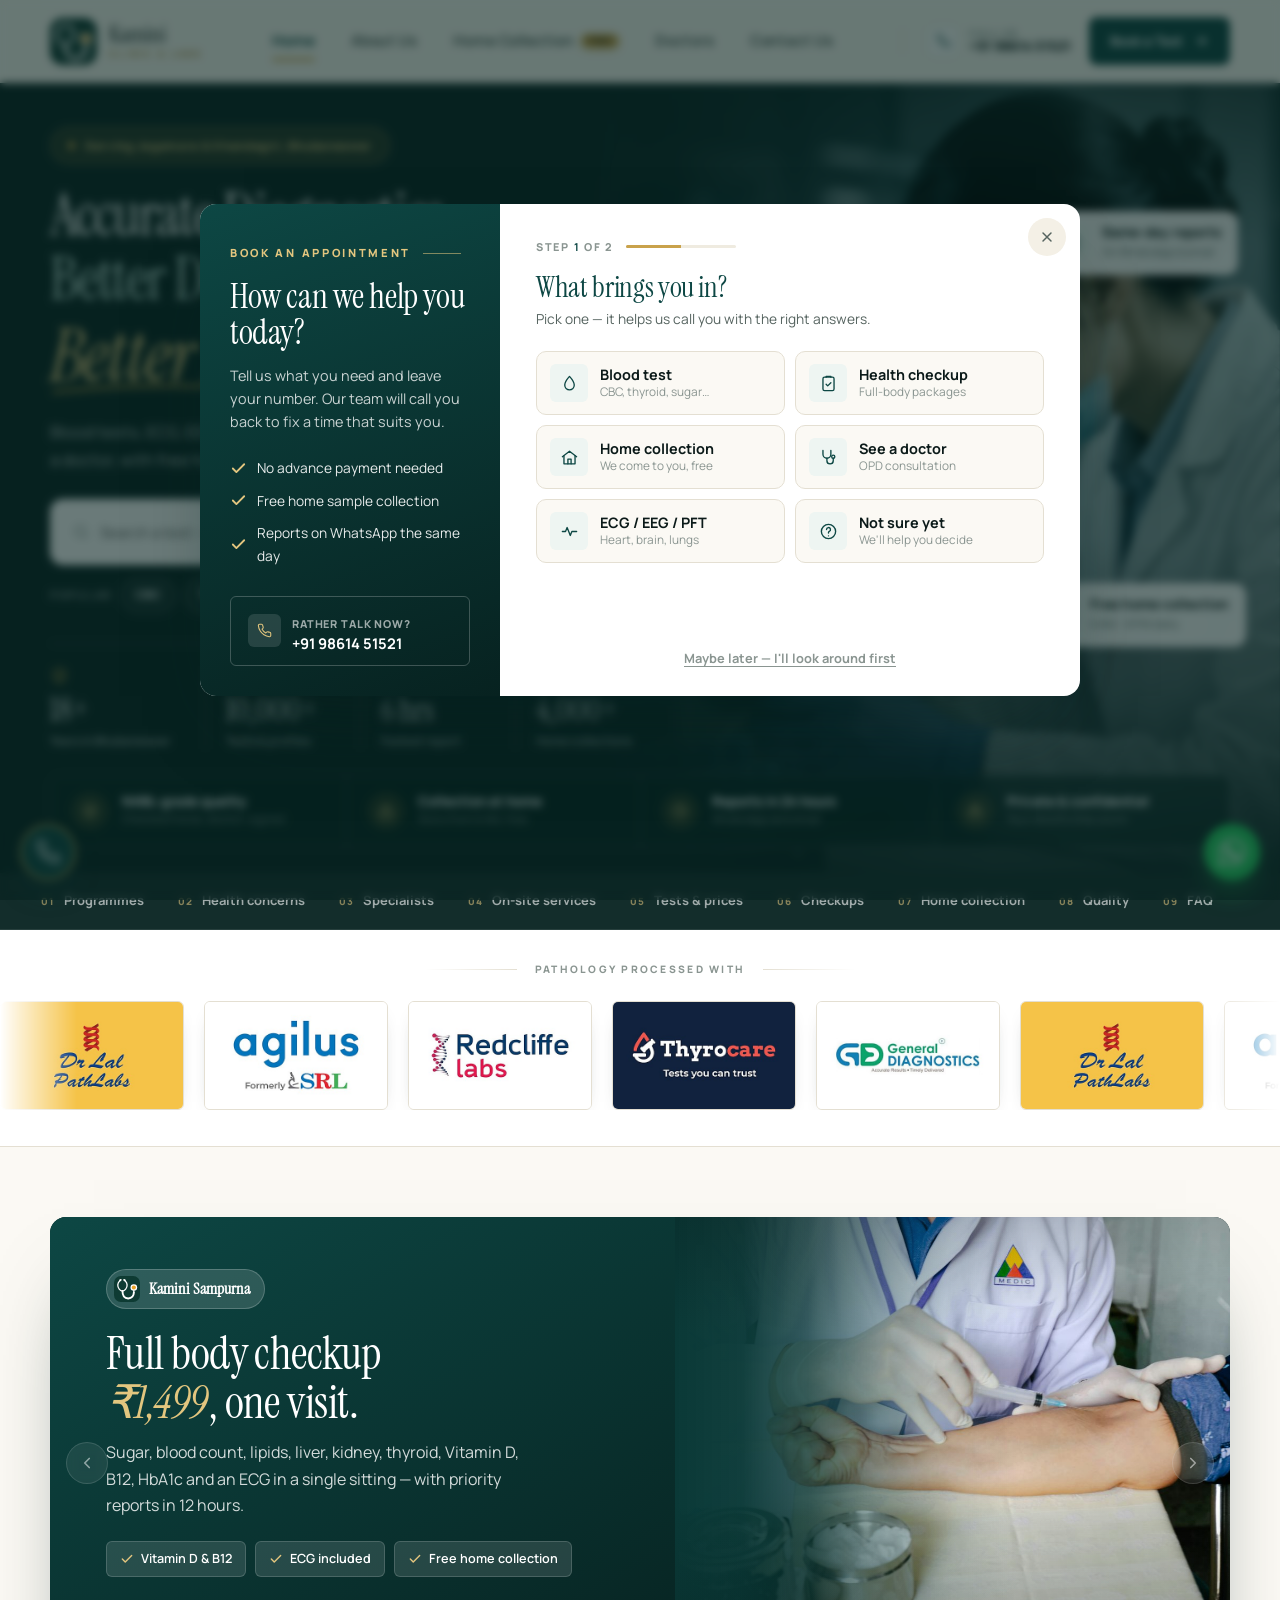
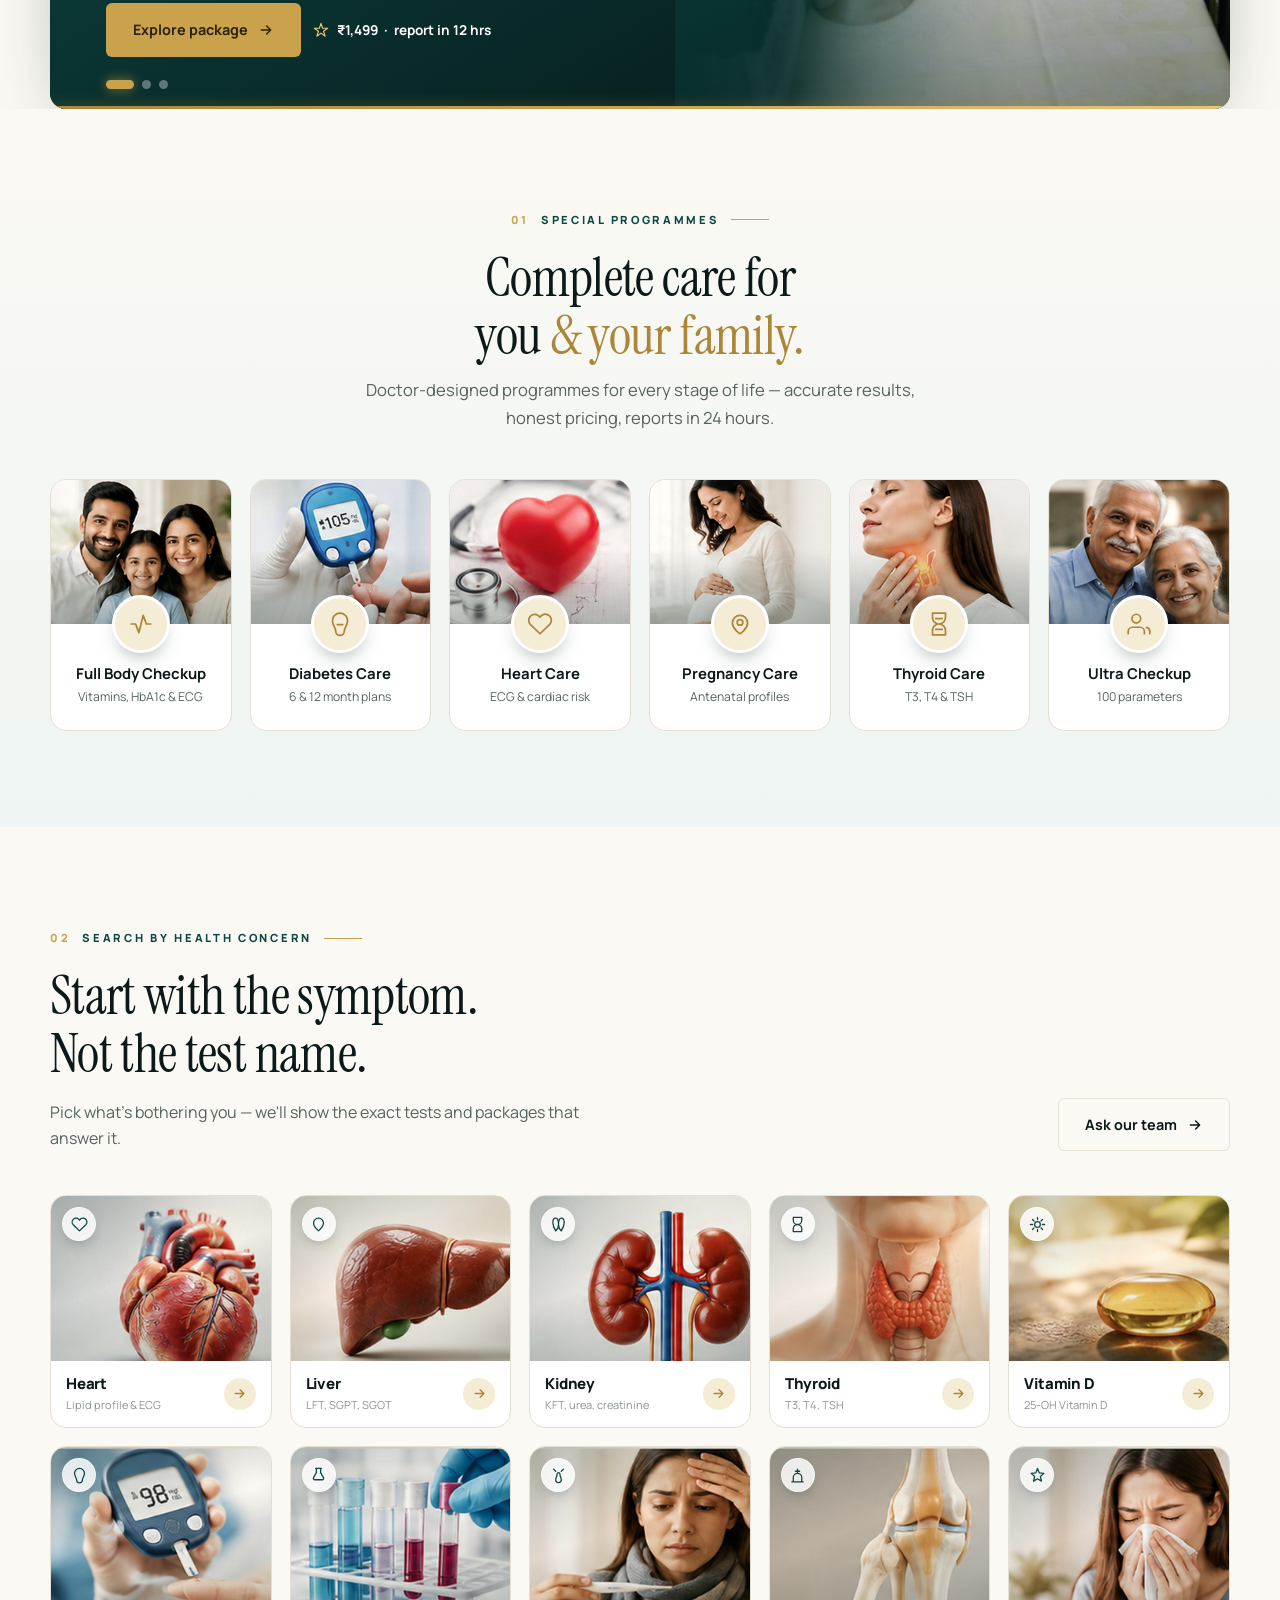
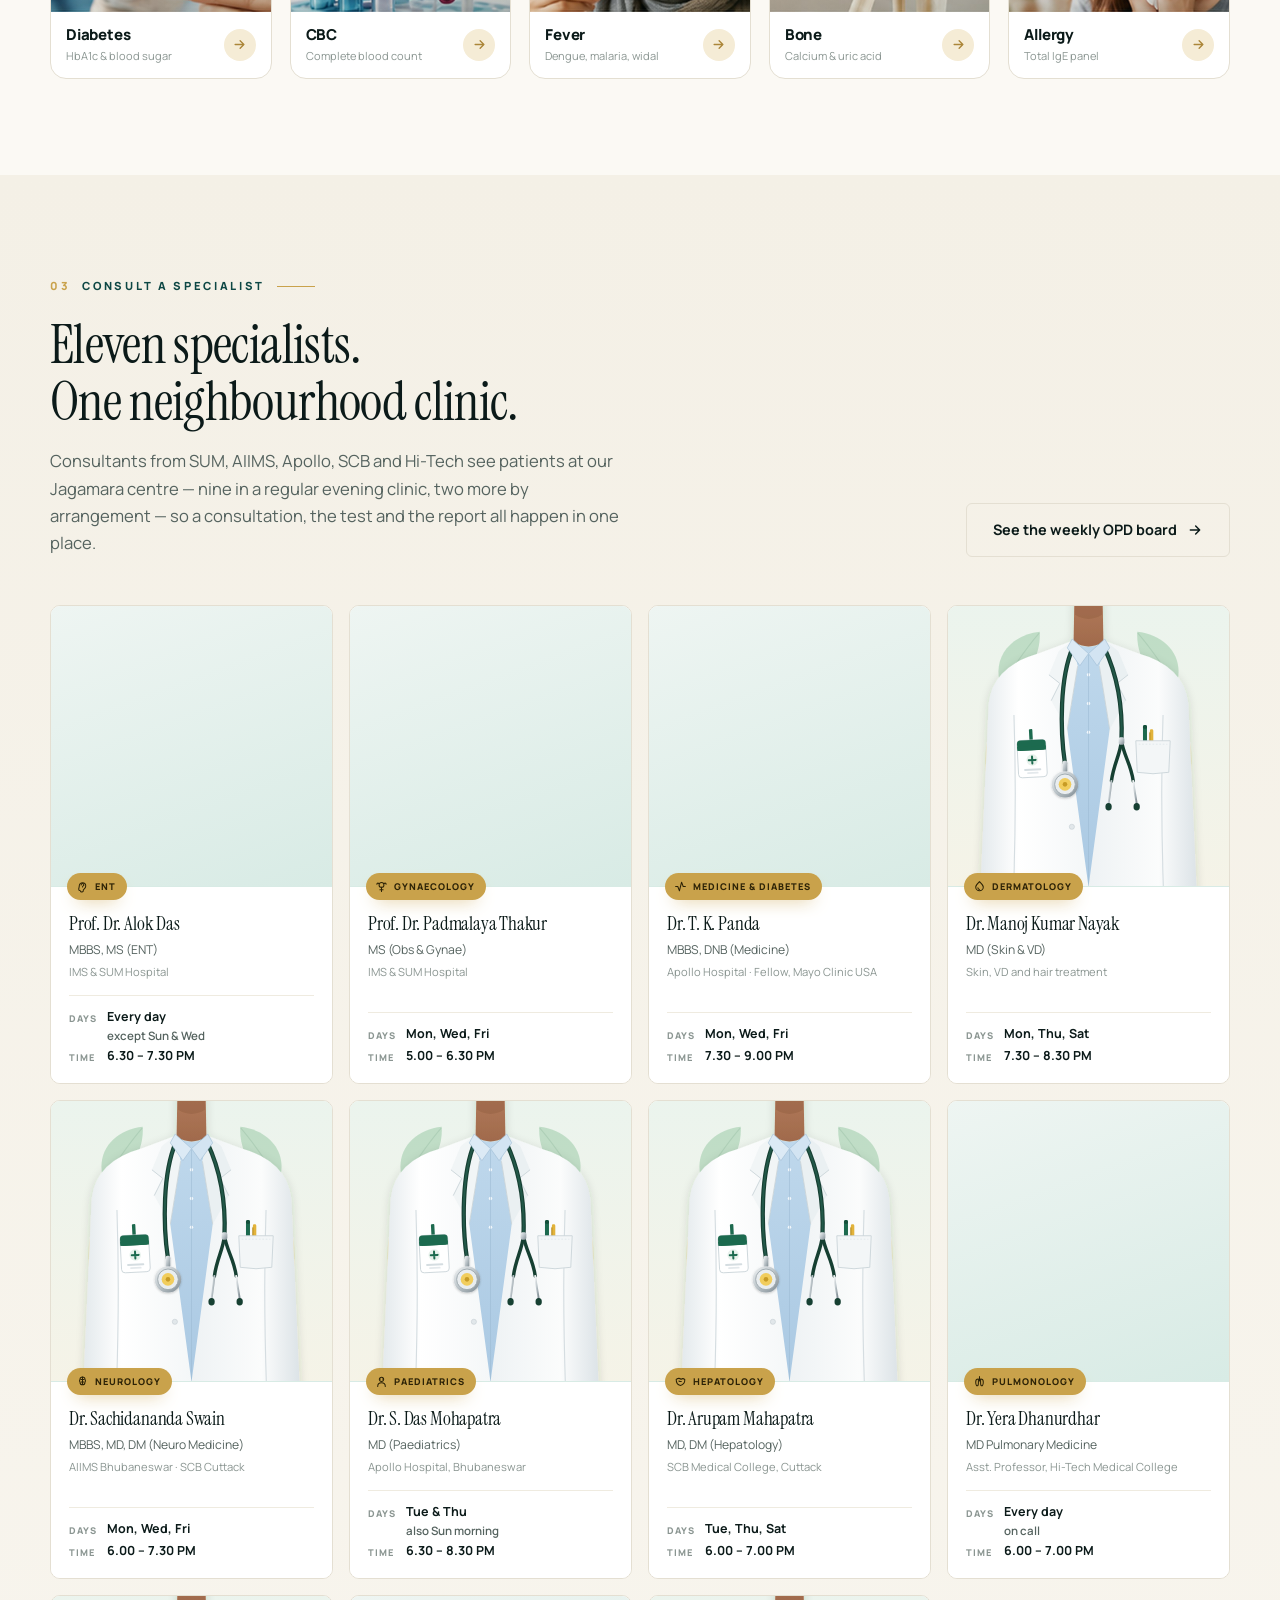
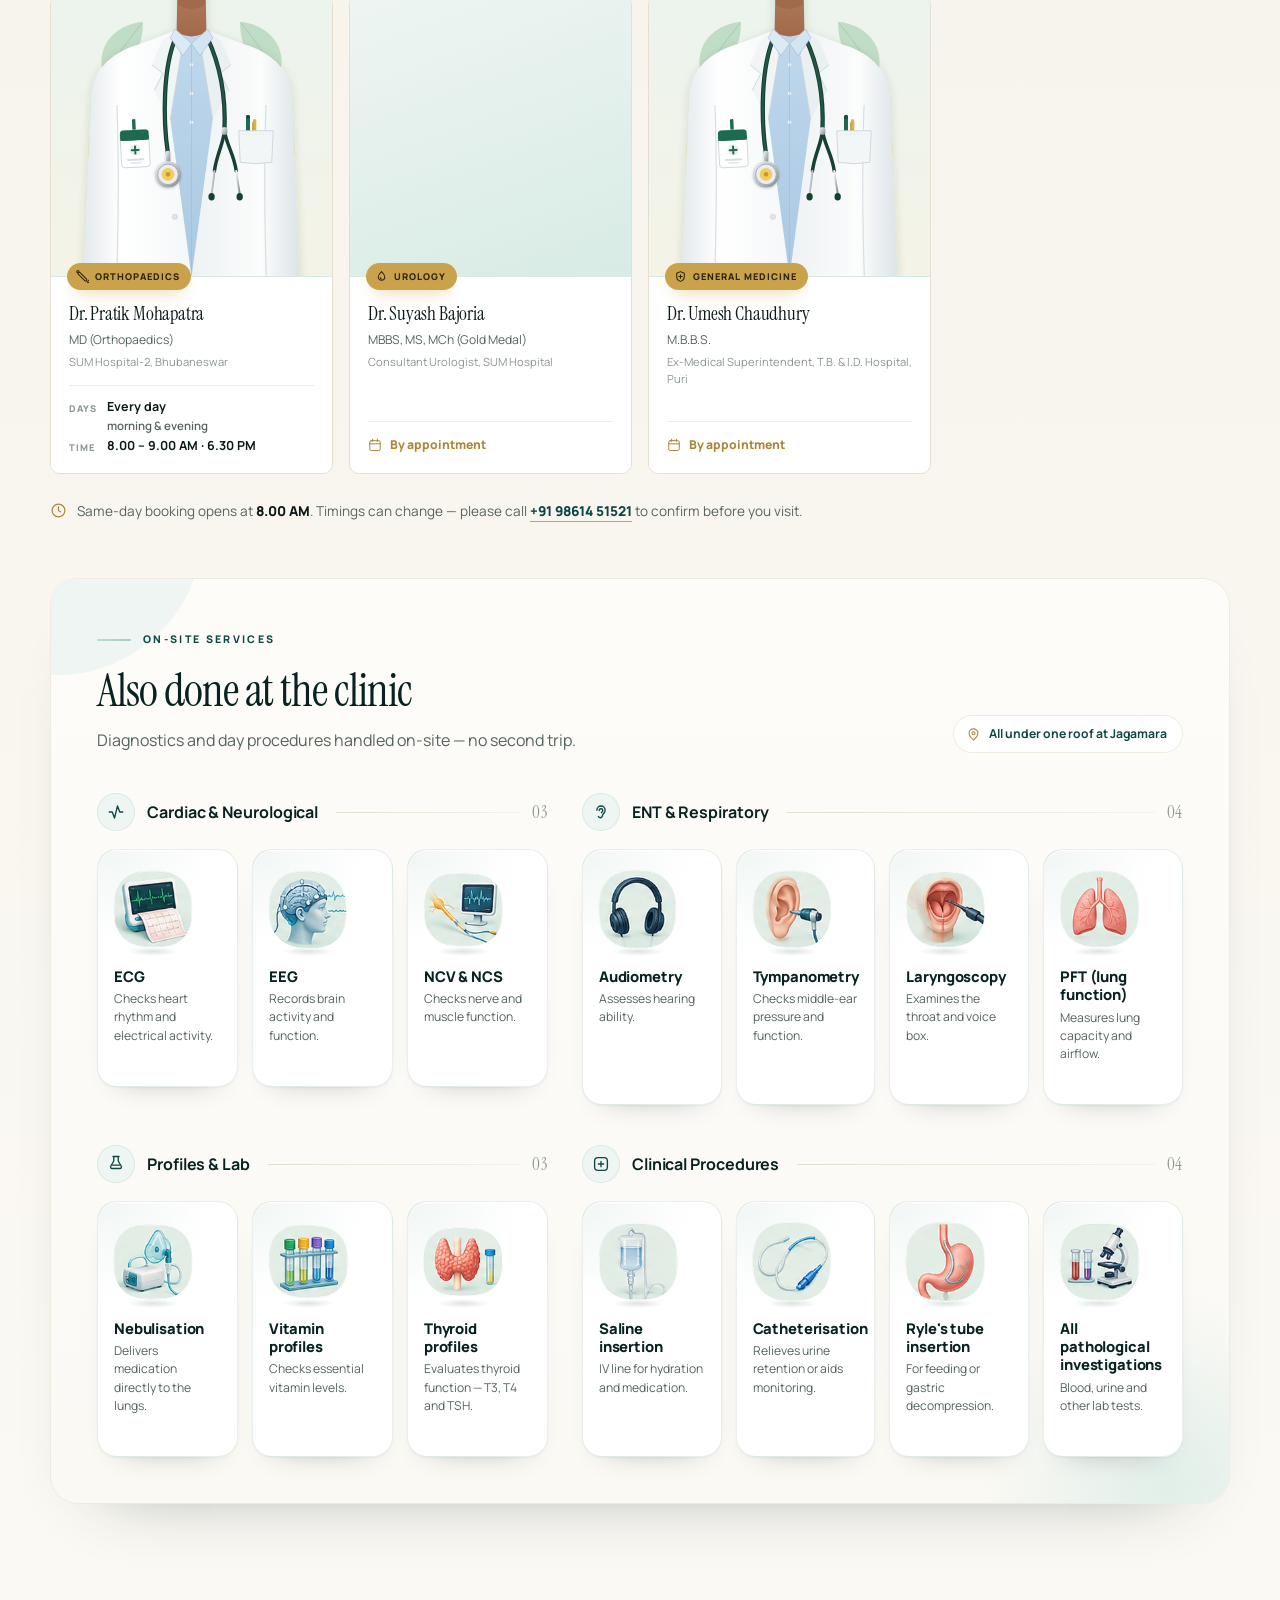
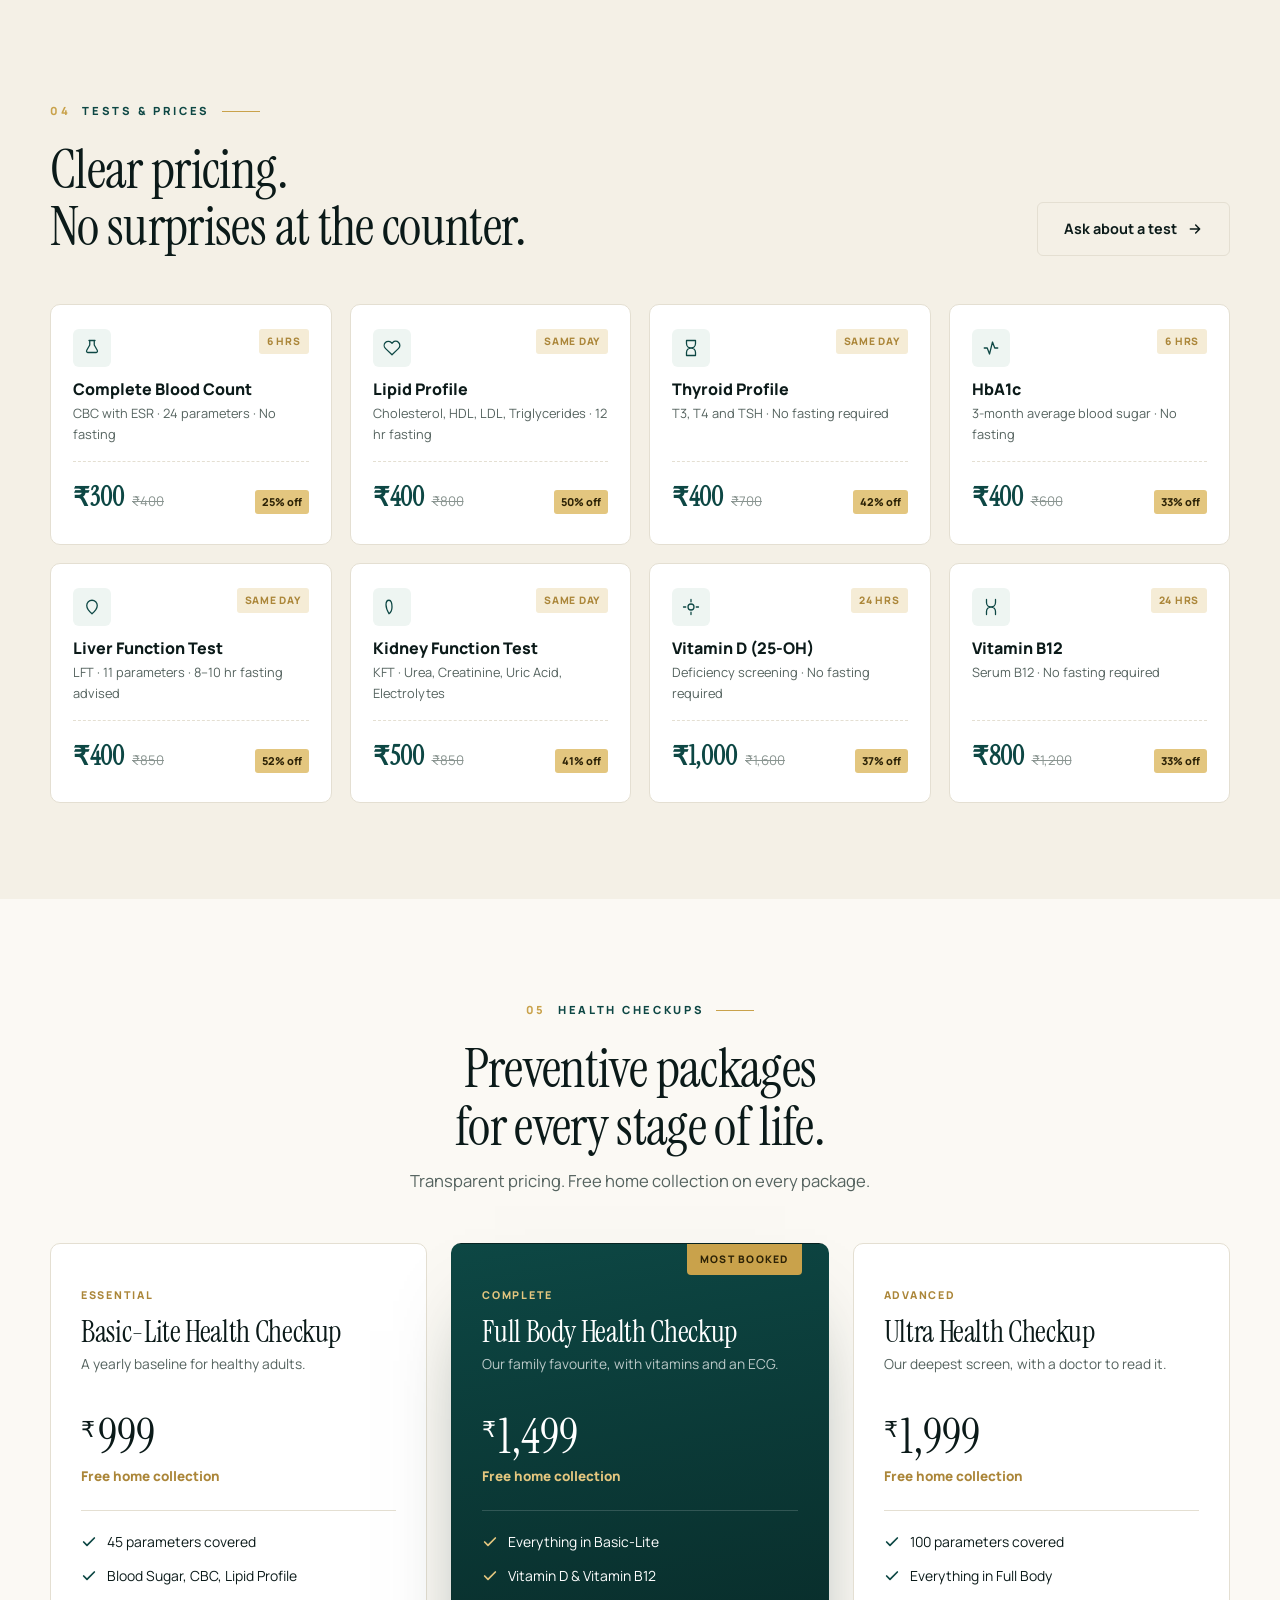
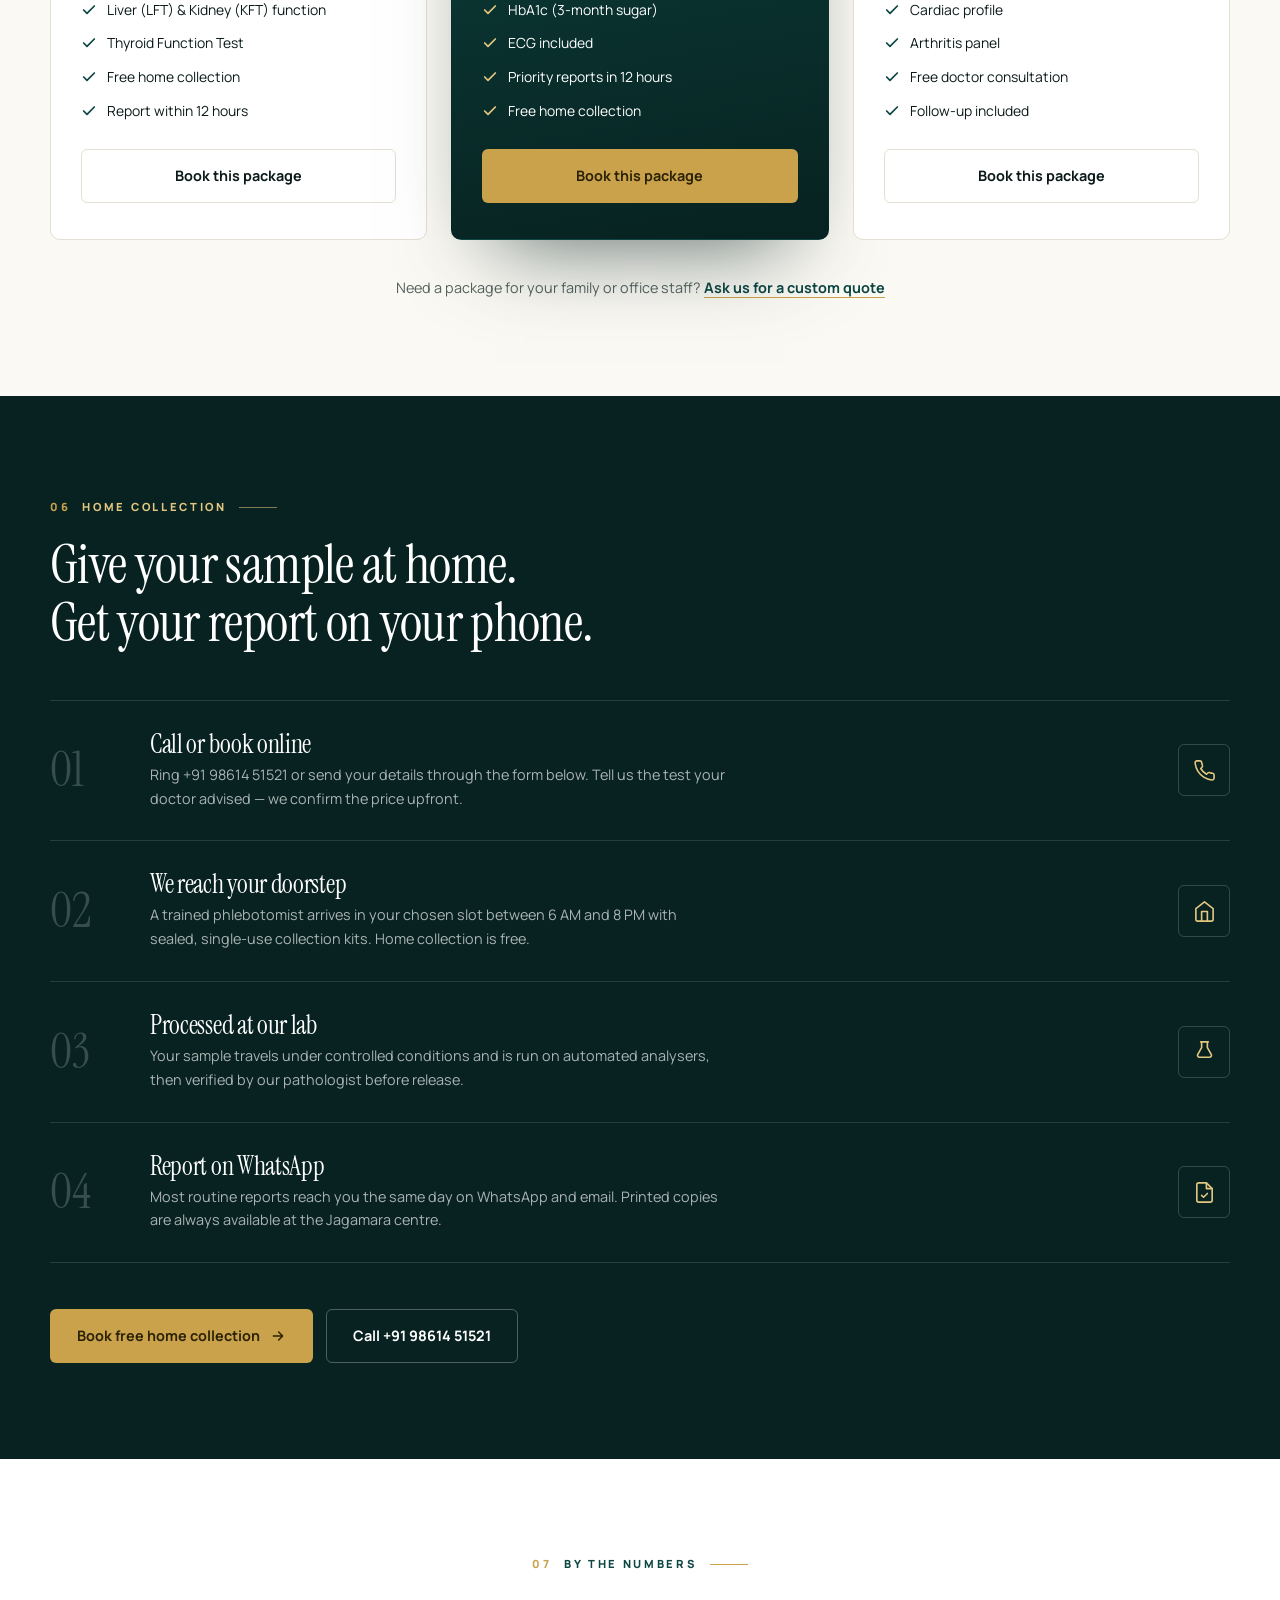
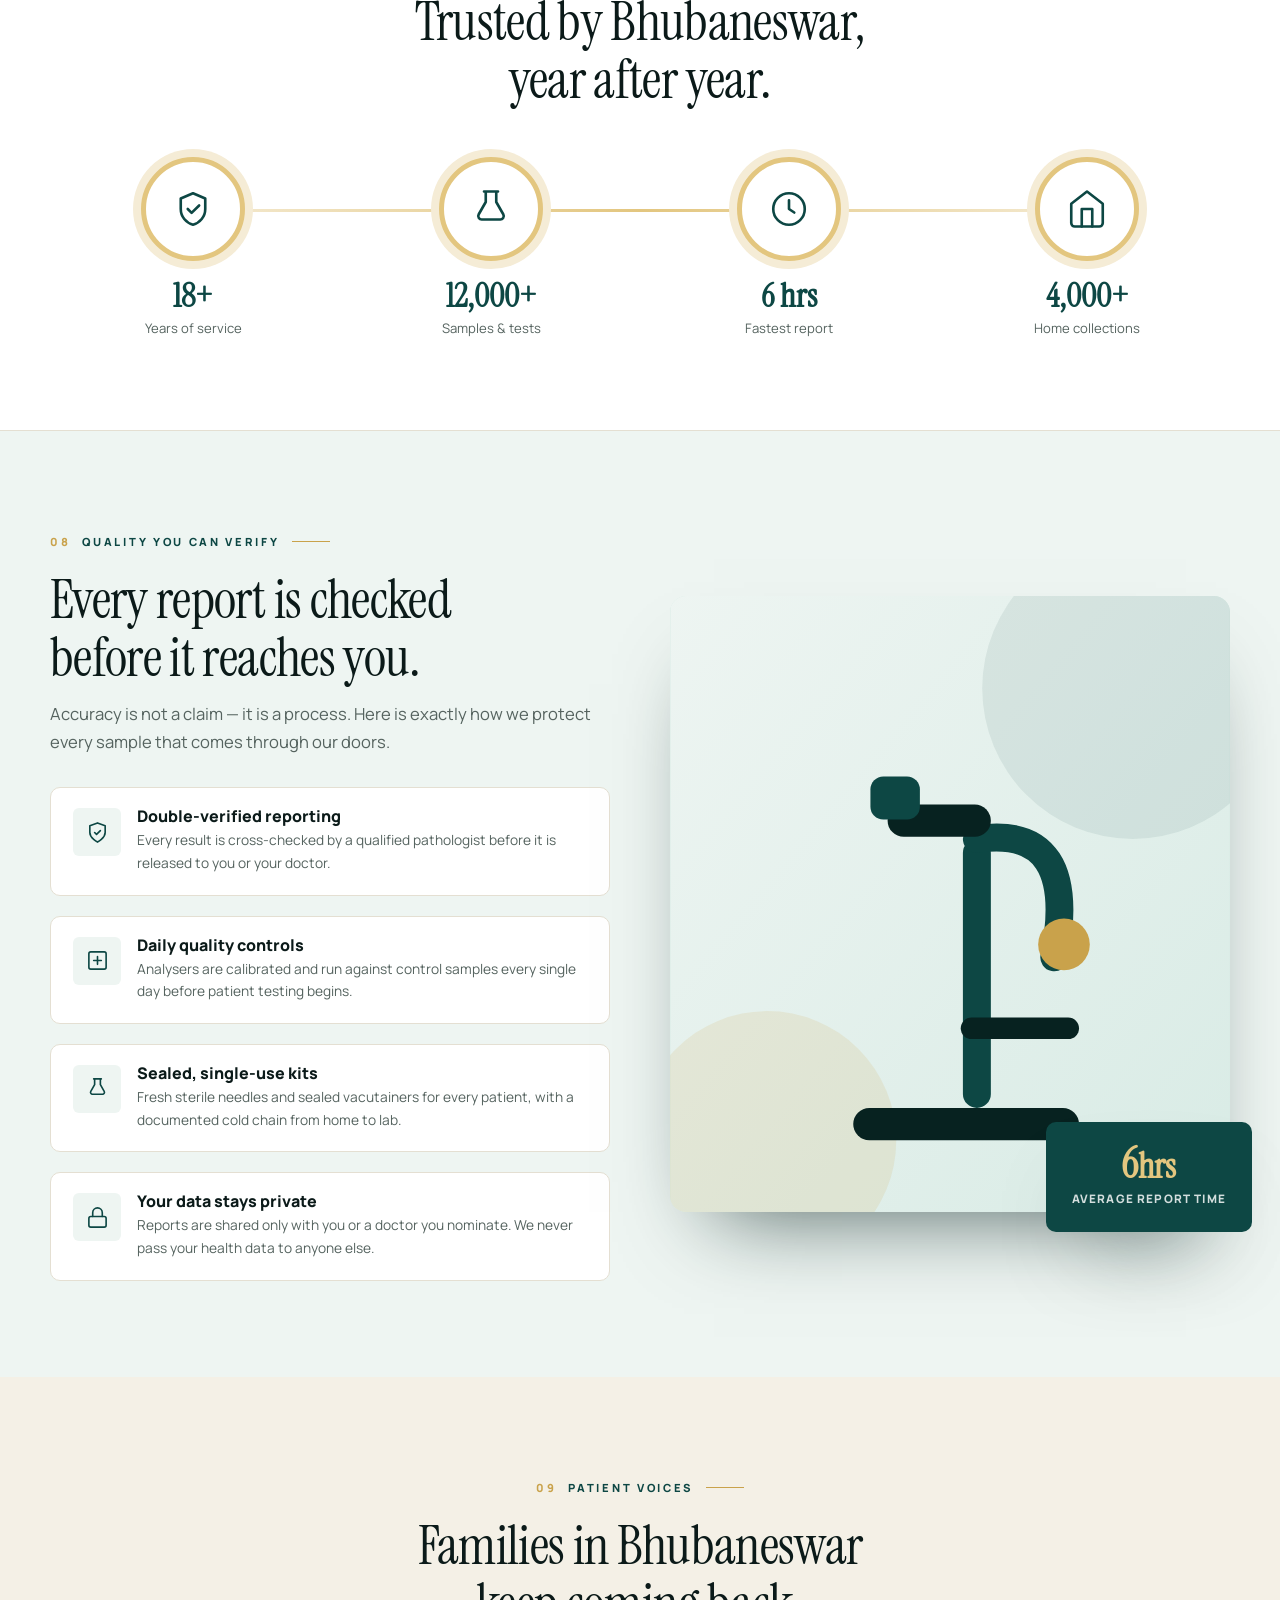
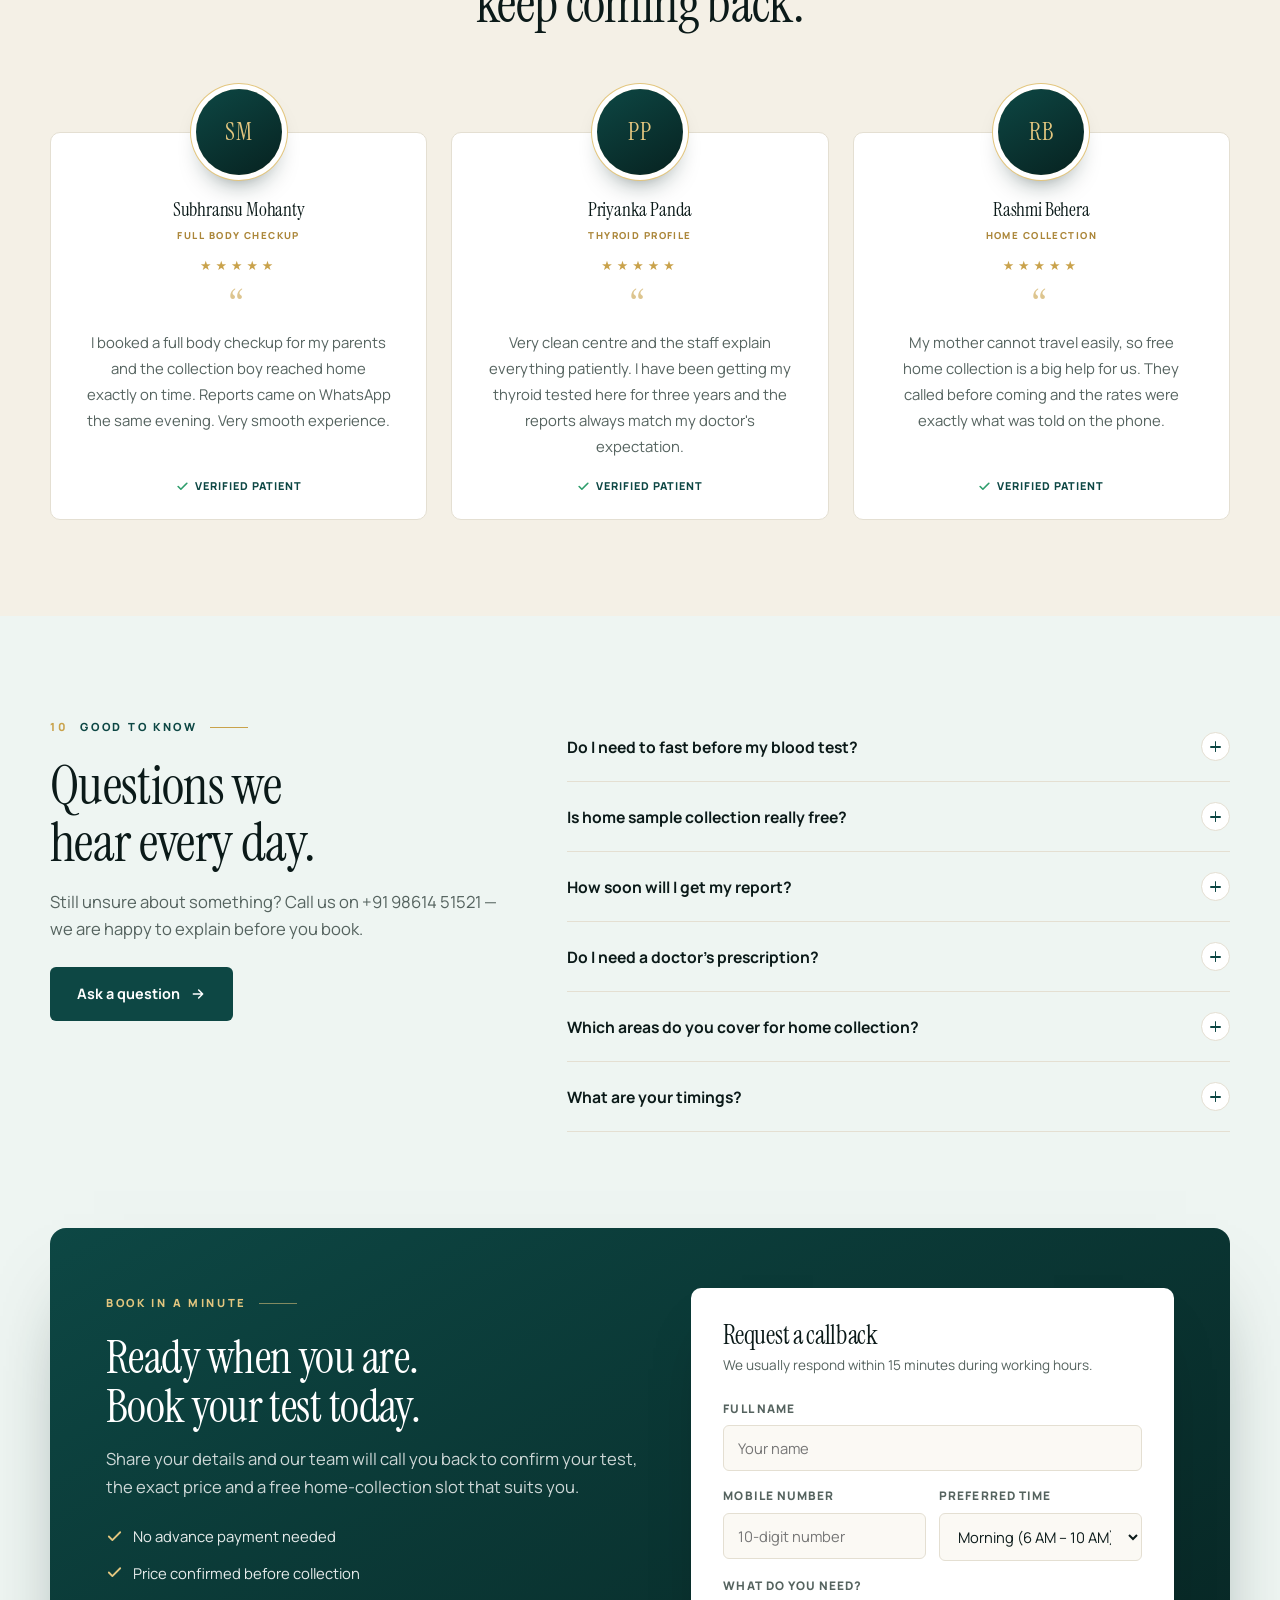
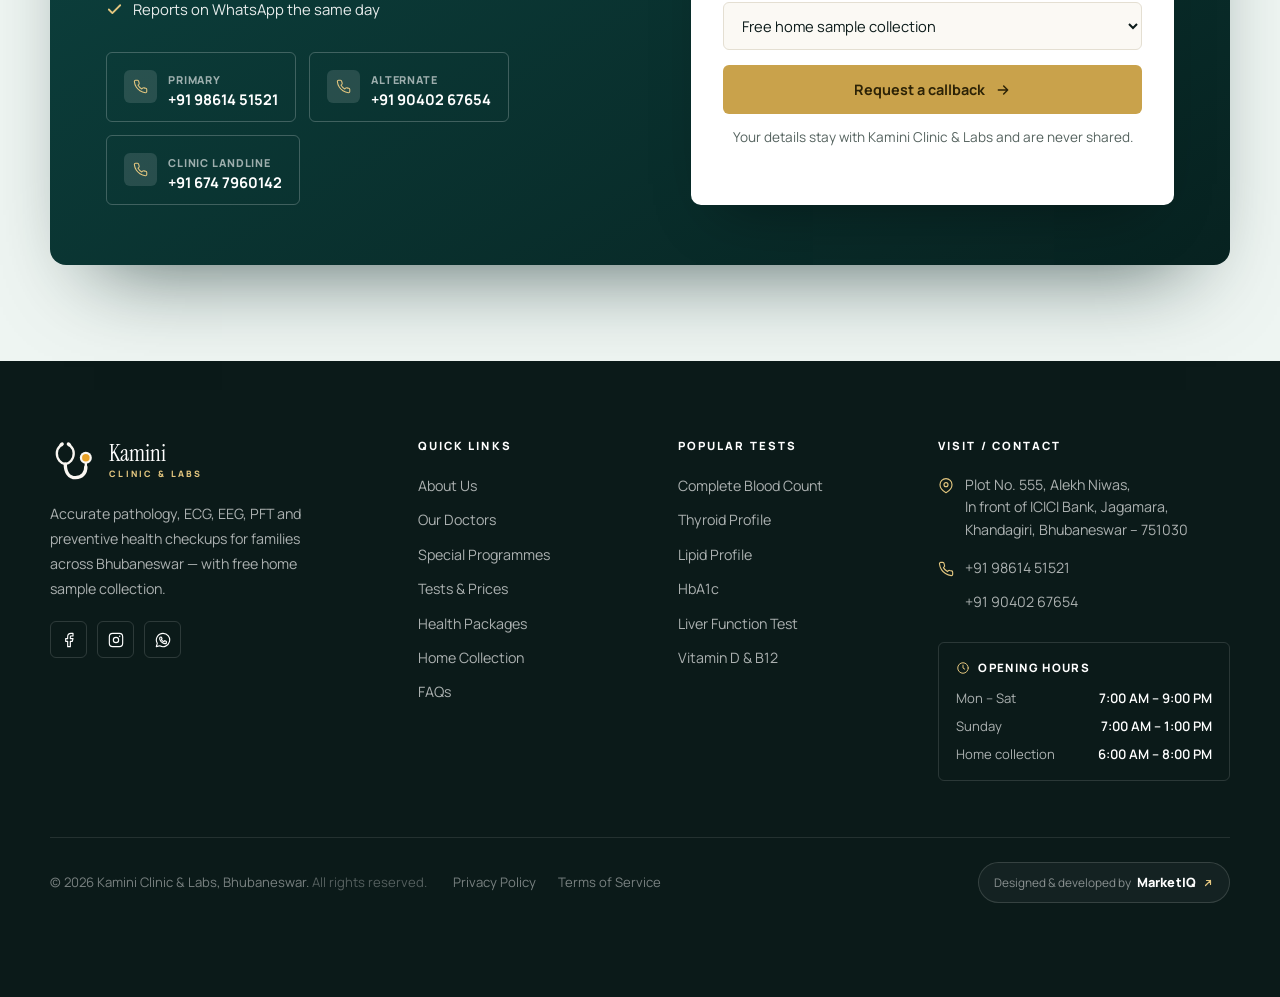
==== commit 0a698f8f: "Open a two-step "Book an Appointment" pop-up on the home page Three seconds after the home page load" ====
--- a/index.html
+++ b/index.html
@@ -1370,6 +1370,91 @@
   <svg viewBox="0 0 24 24" aria-hidden="true"><path d="M22 16.9v3a2 2 0 0 1-2.2 2 19.8 19.8 0 0 1-8.6-3 19.5 19.5 0 0 1-6-6 19.8 19.8 0 0 1-3-8.7A2 2 0 0 1 4.1 2h3a2 2 0 0 1 2 1.7c.1 1 .4 1.9.7 2.8a2 2 0 0 1-.4 2.1L8.1 9.9a16 16 0 0 0 6 6l1.3-1.3a2 2 0 0 1 2.1-.4c.9.3 1.8.6 2.8.7a2 2 0 0 1 1.7 2z"/></svg>
 </a>
 
+<!-- ================= APPOINTMENT POP-UP =================
+     Opened by appointment.js three seconds after the page loads. Two
+     short steps so a first-time visitor is never faced with a wall of
+     boxes: one tap on what they need, then name and number. -->
+<dialog class="ap" id="appt" aria-labelledby="apT" aria-describedby="apD">
+  <div class="ap-card">
+    <button type="button" class="ap-x" id="apClose" aria-label="Close"><svg viewBox="0 0 24 24"><path d="M6 6l12 12M18 6L6 18"/></svg></button>
+
+    <aside class="ap-side">
+      <span class="slabel on-dark">Book an appointment</span>
+      <h2 id="apT" tabindex="-1" autofocus>How can we help you today?</h2>
+      <p id="apD">Tell us what you need and leave your number. Our team will call you back to fix a time that suits you.</p>
+      <ul class="bpts">
+        <li><svg viewBox="0 0 24 24"><path d="M20 6L9 17l-5-5"/></svg>No advance payment needed</li>
+        <li><svg viewBox="0 0 24 24"><path d="M20 6L9 17l-5-5"/></svg>Free home sample collection</li>
+        <li><svg viewBox="0 0 24 24"><path d="M20 6L9 17l-5-5"/></svg>Reports on WhatsApp the same day</li>
+      </ul>
+      <div class="bcall">
+        <a href="tel:+919861451521"><span class="ic"><svg viewBox="0 0 24 24"><path d="M22 16.9v3a2 2 0 0 1-2.2 2 19.8 19.8 0 0 1-8.6-3 19.5 19.5 0 0 1-6-6 19.8 19.8 0 0 1-3-8.7A2 2 0 0 1 4.1 2h3a2 2 0 0 1 2 1.7c.1 1 .4 1.9.7 2.8a2 2 0 0 1-.4 2.1L8.1 9.9a16 16 0 0 0 6 6l1.3-1.3a2 2 0 0 1 2.1-.4c.9.3 1.8.6 2.8.7a2 2 0 0 1 1.7 2z"/></svg></span><span><small>Rather talk now?</small><b>+91 98614 51521</b></span></a>
+      </div>
+    </aside>
+
+    <form class="ap-form" id="apForm" action="mail/send.php" method="post" data-form="appointment" data-step="1" novalidate>
+      <p class="ap-prog" id="apProg"><span>Step <b id="apStepN">1</b> of 2</span><i></i></p>
+
+      <!-- step 1: one tap, nothing to type -->
+      <div class="ap-step">
+        <h3 id="apQ1">What brings you in?</h3>
+        <p>Pick one — it helps us call you with the right answers.</p>
+        <div class="ap-chips" role="group" aria-labelledby="apQ1">
+          <button type="button" class="ap-chip" data-reason="Blood test" aria-pressed="false">
+            <span class="ic"><svg viewBox="0 0 24 24"><path d="M12 3s6 6.6 6 11a6 6 0 0 1-12 0c0-4.4 6-11 6-11z"/></svg></span>
+            <b>Blood test</b><small>CBC, thyroid, sugar…</small>
+          </button>
+          <button type="button" class="ap-chip" data-reason="Health checkup package" aria-pressed="false">
+            <span class="ic"><svg viewBox="0 0 24 24"><rect x="5" y="4" width="14" height="17" rx="2"/><path d="M9 4V3h6v1M9 13l2 2 4-4"/></svg></span>
+            <b>Health checkup</b><small>Full-body packages</small>
+          </button>
+          <button type="button" class="ap-chip" data-reason="Home sample collection" aria-pressed="false">
+            <span class="ic"><svg viewBox="0 0 24 24"><path d="M3 11l9-7 9 7"/><path d="M5 10v10h14V10"/><path d="M10 20v-6h4v6"/></svg></span>
+            <b>Home collection</b><small>We come to you, free</small>
+          </button>
+          <button type="button" class="ap-chip" data-reason="Doctor consultation" aria-pressed="false">
+            <span class="ic"><svg viewBox="0 0 24 24"><path d="M5 3v5a5 5 0 0 0 10 0V3"/><path d="M10 13v3a4 4 0 0 0 8 0v-3"/><circle cx="18" cy="11" r="2"/></svg></span>
+            <b>See a doctor</b><small>OPD consultation</small>
+          </button>
+          <button type="button" class="ap-chip" data-reason="ECG / EEG / PFT" aria-pressed="false">
+            <span class="ic"><svg viewBox="0 0 24 24"><path d="M3 12h4l2-5 4 10 2-5h6"/></svg></span>
+            <b>ECG / EEG / PFT</b><small>Heart, brain, lungs</small>
+          </button>
+          <button type="button" class="ap-chip" data-reason="Not sure yet — needs advice" aria-pressed="false">
+            <span class="ic"><svg viewBox="0 0 24 24"><circle cx="12" cy="12" r="9"/><path d="M9.5 9.5a2.5 2.5 0 1 1 3.5 2.3c-.6.3-1 .8-1 1.5V14M12 17.5v.01"/></svg></span>
+            <b>Not sure yet</b><small>We'll help you decide</small>
+          </button>
+        </div>
+      </div>
+
+      <!-- step 2: just enough to call them back -->
+      <div class="ap-step" hidden>
+        <h3 id="apQ2" tabindex="-1">Where can we reach you?</h3>
+        <p class="ap-picked">For <b id="apPicked"></b> <button type="button" class="ap-link" id="apBack">Change</button></p>
+        <input type="hidden" name="reason" id="apReason">
+        <div class="fld"><label for="apn">Full name</label><input id="apn" name="name" type="text" placeholder="Your name" autocomplete="name" autocapitalize="words" spellcheck="false" maxlength="60" required></div>
+        <div class="frow">
+          <div class="fld"><label for="app">Mobile number</label><input id="app" name="phone" type="tel" placeholder="10-digit number" autocomplete="tel-national" inputmode="numeric" maxlength="16" required></div>
+          <div class="fld"><label for="ape">Email <span class="opt">(optional)</span></label><input id="ape" name="email" type="email" placeholder="For a confirmation" autocomplete="email" inputmode="email" spellcheck="false" maxlength="254"></div>
+        </div>
+        <div class="fld"><label for="apm">Anything we should know? <span class="opt">(optional)</span></label><textarea id="apm" name="message" rows="2" maxlength="500" placeholder="e.g. fever for 3 days, thyroid test for my mother…"></textarea></div>
+        <div class="hp" aria-hidden="true"><label for="apweb">Leave this empty</label><input id="apweb" name="website" type="text" tabindex="-1" autocomplete="off"></div>
+        <button type="submit" class="btn btn-gold btn-full">Book an Appointment <svg viewBox="0 0 24 24"><path d="M5 12h14M13 6l6 6-6 6"/></svg></button>
+        <p class="ffine">No payment now. Your details stay with Kamini Clinic &amp; Labs.</p>
+      </div>
+
+      <div class="ap-done" id="apDone" hidden>
+        <span class="tick"><svg viewBox="0 0 24 24"><path d="M20 6L9 17l-5-5"/></svg></span>
+        <h3 id="apDoneT" tabindex="-1">Thank you, <span id="apWho"></span>!</h3>
+        <p>Our team will call you on <b id="apNum"></b> shortly — usually within 15 minutes during clinic hours.</p>
+        <button type="button" class="btn btn-solid" id="apOk">Continue browsing</button>
+      </div>
+
+      <p class="ap-foot" id="apFoot"><button type="button" class="ap-later" id="apLater">Maybe later — I'll look around first</button></p>
+    </form>
+  </div>
+</dialog>
+
 
 <!-- Local business structured data -->
 <script type="application/ld+json">
@@ -1403,6 +1488,7 @@
 
 <script src="assets/js/forms.js" defer></script>
 <script src="assets/js/main.js" defer></script>
+<script src="assets/js/appointment.js" defer></script>
 <!-- WhatsApp, pinned bottom left so it never collides with the booking
      button or the callback widget on the right -->
 <a class="wapp" href="https://wa.me/919861451521" target="_blank" rel="noopener"
--- a/assets/css/style.css
+++ b/assets/css/style.css
@@ -31,7 +31,7 @@
 img{display:block;max-width:100%}
 svg{fill:none;stroke:currentColor;stroke-width:1.7;stroke-linecap:round;stroke-linejoin:round}
 button{font-family:inherit;cursor:pointer;border:none;background:none;color:inherit}
-input,select{font-family:inherit}
+input,select,textarea{font-family:inherit}
 /* Every section measures itself against this, so widening the page at a
    given size is one line rather than fifteen. */
 .wrap{width:100%;max-width:var(--wrap);margin:0 auto;padding:0 var(--gutter)}
@@ -535,9 +535,9 @@
 .bform>p{font-size:.85rem;color:var(--grey);margin-bottom:22px}
 .fld{margin-bottom:15px}
 .fld label{display:block;font-size:.74rem;font-weight:800;letter-spacing:.09em;text-transform:uppercase;color:var(--grey);margin-bottom:7px}
-.fld input,.fld select{width:100%;padding:12px 14px;border:1.5px solid var(--line);border-radius:var(--r);font-size:.92rem;color:var(--ink);background:var(--ivory);transition:.25s;outline:none}
-.fld input:focus,.fld select:focus{border-color:var(--teal);background:var(--paper);box-shadow:0 0 0 4px rgba(13,71,68,.08)}
-.fld input.bad{border-color:var(--red);background:#fdf3f0}
+.fld input,.fld select,.fld textarea{width:100%;padding:12px 14px;border:1.5px solid var(--line);border-radius:var(--r);font-size:.92rem;color:var(--ink);background:var(--ivory);transition:.25s;outline:none}
+.fld input:focus,.fld select:focus,.fld textarea:focus{border-color:var(--teal);background:var(--paper);box-shadow:0 0 0 4px rgba(13,71,68,.08)}
+.fld input.bad,.fld textarea.bad{border-color:var(--red);background:#fdf3f0}
 .frow{display:grid;grid-template-columns:minmax(0,1fr) minmax(0,1fr);gap:13px}
 .fmsg{margin-top:13px;font-size:.87rem;font-weight:700;color:var(--teal);display:flex;align-items:center;gap:8px}
 /* display:flex on the class outranks the UA's [hidden] rule, so the success
@@ -664,6 +664,119 @@
   .advisor svg{width:24px;height:24px}
 }
 
+/* ================= APPOINTMENT POP-UP ================= */
+/* ---------- the "Book an Appointment" dialog (index.html) ----------
+   A native <dialog>, so focus stays inside and Escape closes it for free.
+   The dialog itself is a transparent full-screen frame: the card sits in
+   it, and a press on the frame is a press on the backdrop. A centred card
+   on a desktop; on a phone a sheet that rises from the bottom edge.
+   appointment.js adds `.in` a frame after opening, so the card eases in. */
+html.ap-lock{overflow:hidden}
+.ap{position:fixed;inset:0;width:100%;height:100%;max-width:none;max-height:none;margin:0;padding:24px;
+  border:0;background:transparent;color:var(--ink);overflow:hidden}
+.ap[open]{display:flex;align-items:center;justify-content:center}
+.ap::backdrop{background:rgba(7,34,32,.6);-webkit-backdrop-filter:blur(4px);backdrop-filter:blur(4px);
+  opacity:0;transition:opacity .32s var(--ease)}
+.ap.in::backdrop{opacity:1}
+.ap-card{position:relative;display:grid;grid-template-columns:300px minmax(0,1fr);width:min(880px,100%);max-height:100%;
+  background:var(--paper);border-radius:var(--r-xl);overflow:hidden;box-shadow:var(--sh-lg);
+  opacity:0;transform:translateY(18px) scale(.98);transition:opacity .32s var(--ease),transform .42s var(--ease)}
+.ap.in .ap-card{opacity:1;transform:none}
+
+.ap-x{position:absolute;top:14px;right:14px;z-index:3;width:38px;height:38px;border-radius:50%;
+  display:grid;place-items:center;background:var(--ivory-2);color:var(--grey);transition:.25s var(--ease)}
+.ap-x:hover{background:var(--line);color:var(--ink)}
+.ap-x svg{width:16px;height:16px;stroke-width:2.2}
+.ap-x:focus-visible,.ap-chip:focus-visible,.ap-link:focus-visible,.ap-later:focus-visible{outline:3px solid var(--gold);outline-offset:2px}
+
+/* the teal side reuses the booking panel's ticks and call button */
+.ap-side{display:flex;flex-direction:column;padding:40px 30px 30px;color:#fff;
+  background:linear-gradient(160deg,var(--teal),var(--teal-900))}
+.ap-side h2{color:#fff;font-size:2.15rem;margin:16px 0 12px;outline:none}
+.ap-side p{color:rgba(255,255,255,.78);font-size:.9rem;line-height:1.6}
+.ap-side .bpts{gap:10px}
+.ap-side .bpts li{font-size:.86rem}
+.ap-side .bcall{margin-top:auto;padding-top:28px}
+.ap-side .bcall a{width:100%}
+
+.ap-form{display:flex;flex-direction:column;min-height:0;padding:34px 36px 22px;overflow-y:auto;overscroll-behavior:contain}
+.ap-prog{display:flex;align-items:center;gap:12px;margin-bottom:16px;padding-right:44px;
+  font-size:.68rem;font-weight:800;letter-spacing:.16em;text-transform:uppercase;color:var(--grey-2)}
+.ap-prog b{color:var(--teal)}
+.ap-prog i{position:relative;flex:1;max-width:110px;height:3px;border-radius:3px;background:var(--line-2);overflow:hidden}
+.ap-prog i::after{content:"";position:absolute;inset:0 50% 0 0;background:var(--gold);transition:right .4s var(--ease)}
+.ap-form[data-step="2"] .ap-prog i::after{right:0}
+.ap-prog[hidden]{display:none}
+.ap-step h3,.ap-done h3{font-size:1.8rem;margin-bottom:6px;color:var(--teal);outline:none}
+.ap-step>p{font-size:.86rem;color:var(--grey);margin-bottom:20px}
+
+.ap-chips{display:grid;grid-template-columns:repeat(2,minmax(0,1fr));gap:10px}
+.ap-chip{display:grid;grid-template-columns:auto minmax(0,1fr);column-gap:12px;align-items:center;text-align:left;
+  padding:12px 13px;border:1.5px solid var(--line);border-radius:var(--r-lg);background:var(--ivory);transition:.25s var(--ease)}
+.ap-chip .ic{grid-row:1 / 3;width:38px;height:38px;border-radius:var(--r);display:grid;place-items:center;
+  background:var(--teal-50);color:var(--teal);transition:.25s var(--ease)}
+.ap-chip .ic svg{width:19px;height:19px}
+.ap-chip b{align-self:end;font-size:.9rem;font-weight:700;line-height:1.25;color:var(--ink)}
+.ap-chip small{align-self:start;font-size:.74rem;line-height:1.35;color:var(--grey-2)}
+.ap-chip:hover{border-color:var(--teal-200);background:var(--paper);transform:translateY(-1px)}
+.ap-chip:hover .ic,.ap-chip[aria-pressed="true"] .ic{background:var(--teal);color:#fff}
+.ap-chip[aria-pressed="true"]{border-color:var(--teal);background:var(--teal-50)}
+
+.ap-picked{display:flex;align-items:center;flex-wrap:wrap;gap:8px}
+.ap-picked b{padding:3px 11px;border-radius:999px;background:var(--teal-50);color:var(--teal);font-weight:700}
+.ap-link{font-size:.84rem;font-weight:800;color:var(--teal);text-decoration:underline;text-underline-offset:3px}
+.ap-form .fld textarea{resize:vertical;min-height:70px;line-height:1.55}
+.fld label .opt{font-weight:600;letter-spacing:0;text-transform:none;color:var(--grey-2)}
+.ap-form .btn-full{margin-top:4px}
+
+.ap-done{margin:auto 0;padding:24px 0 12px;text-align:center}
+.ap-done .tick{width:64px;height:64px;margin:0 auto 18px;border-radius:50%;display:grid;place-items:center;
+  background:var(--teal-50);color:var(--teal)}
+.ap-done .tick svg{width:28px;height:28px;stroke-width:2.6}
+.ap-done p{max-width:36ch;margin:6px auto 24px;font-size:.92rem;color:var(--grey)}
+.ap-done p b{color:var(--ink);white-space:nowrap}
+
+.ap-foot{margin-top:auto;padding-top:16px;text-align:center}
+.ap-foot[hidden]{display:none}
+.ap-later{padding:6px 8px;font-size:.8rem;font-weight:700;color:var(--grey-2);text-decoration:underline;text-underline-offset:3px;transition:color .25s}
+.ap-later:hover{color:var(--teal)}
+
+/* a sheet on phones: the teal side shrinks to a heading band */
+@media(max-width:720px){
+  .ap{padding:0}
+  .ap[open]{align-items:flex-end}
+  .ap-card{grid-template-columns:minmax(0,1fr);grid-template-rows:auto minmax(0,1fr);width:100%;
+    max-height:92vh;max-height:92dvh;border-radius:20px 20px 0 0;transform:translateY(48px)}
+  .ap-side{padding:22px 64px 18px 20px}
+  .ap-side h2{font-size:1.55rem;margin:8px 0 0}
+  .ap-side p,.ap-side .bpts,.ap-side .bcall{display:none}
+  .ap-x{background:rgba(255,255,255,.14);color:#fff}
+  .ap-x:hover{background:rgba(255,255,255,.26);color:#fff}
+  .ap-form{padding:20px 20px calc(14px + env(safe-area-inset-bottom))}
+  .ap-step h3,.ap-done h3{font-size:1.5rem}
+  .ap-step>p{margin-bottom:16px}
+  .ap-chip{padding:11px;column-gap:10px}
+  .ap-chip .ic{width:34px;height:34px}
+}
+/* A narrow form column — a phone, or a tablet beside the teal side — puts
+   the icon above the words, so the label gets the chip's whole width
+   instead of wrapping beside it. Measured on the column, not the screen. */
+.ap-form{container:apform / inline-size}
+@container apform (max-width:440px){
+  .ap-chip{grid-template-columns:minmax(0,1fr);align-content:start;padding:12px}
+  .ap-chip .ic{grid-row:auto;width:32px;height:32px;margin-bottom:8px}
+  .ap-chip .ic svg{width:17px;height:17px}
+  .ap-chip b,.ap-chip small{align-self:auto}
+}
+@container apform (max-width:300px){ .ap-chip small{display:none} }
+/* short landscape phones: no room for the heading band */
+@media(max-height:480px) and (orientation:landscape){
+  .ap-side{display:none}
+  .ap-x{background:var(--ivory-2);color:var(--grey)}
+  .ap-card{grid-template-columns:minmax(0,1fr);max-height:100vh;max-height:100dvh;border-radius:0}
+}
+@media(pointer:coarse){ .ap-chip{min-height:58px} .ap-later,.ap-link{min-height:40px} }
+
 /* ---------- the design credit ---------- */
 .fmade{display:inline-flex;align-items:center;gap:6px}
 .fmade a{color:rgba(255,255,255,.72);font-weight:700;border-bottom:1px solid rgba(255,255,255,.22);
@@ -941,7 +1054,7 @@
 /* Inputs below 16px make iOS Safari zoom the page on focus and never zoom
    back out. Hold them at 16px wherever a touch keyboard is likely. */
 @media(max-width:900px){
-  .fld input,.fld select,.tsearch input{font-size:16px}
+  .fld input,.fld select,.fld textarea,.tsearch input{font-size:16px}
 }
 
 /* Touch targets: pointer-coarse devices need a real hit area, not just text. */
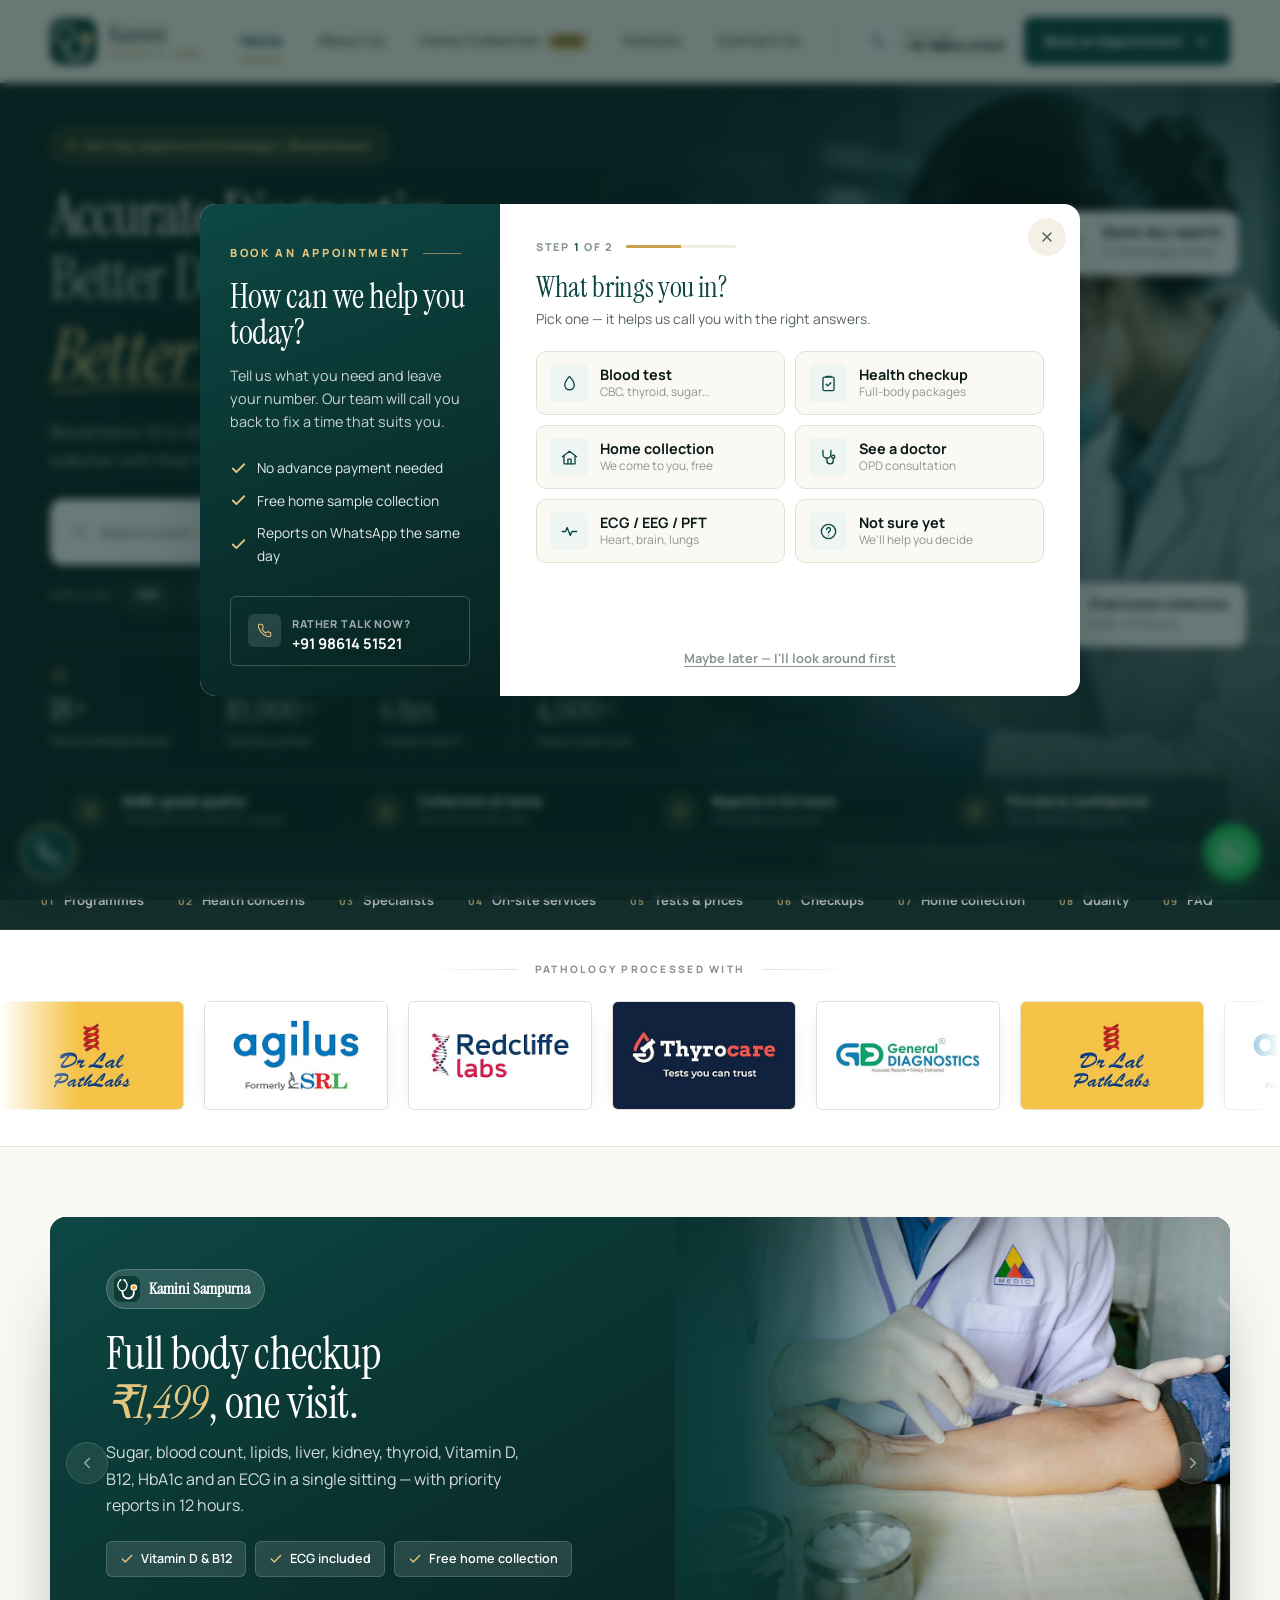
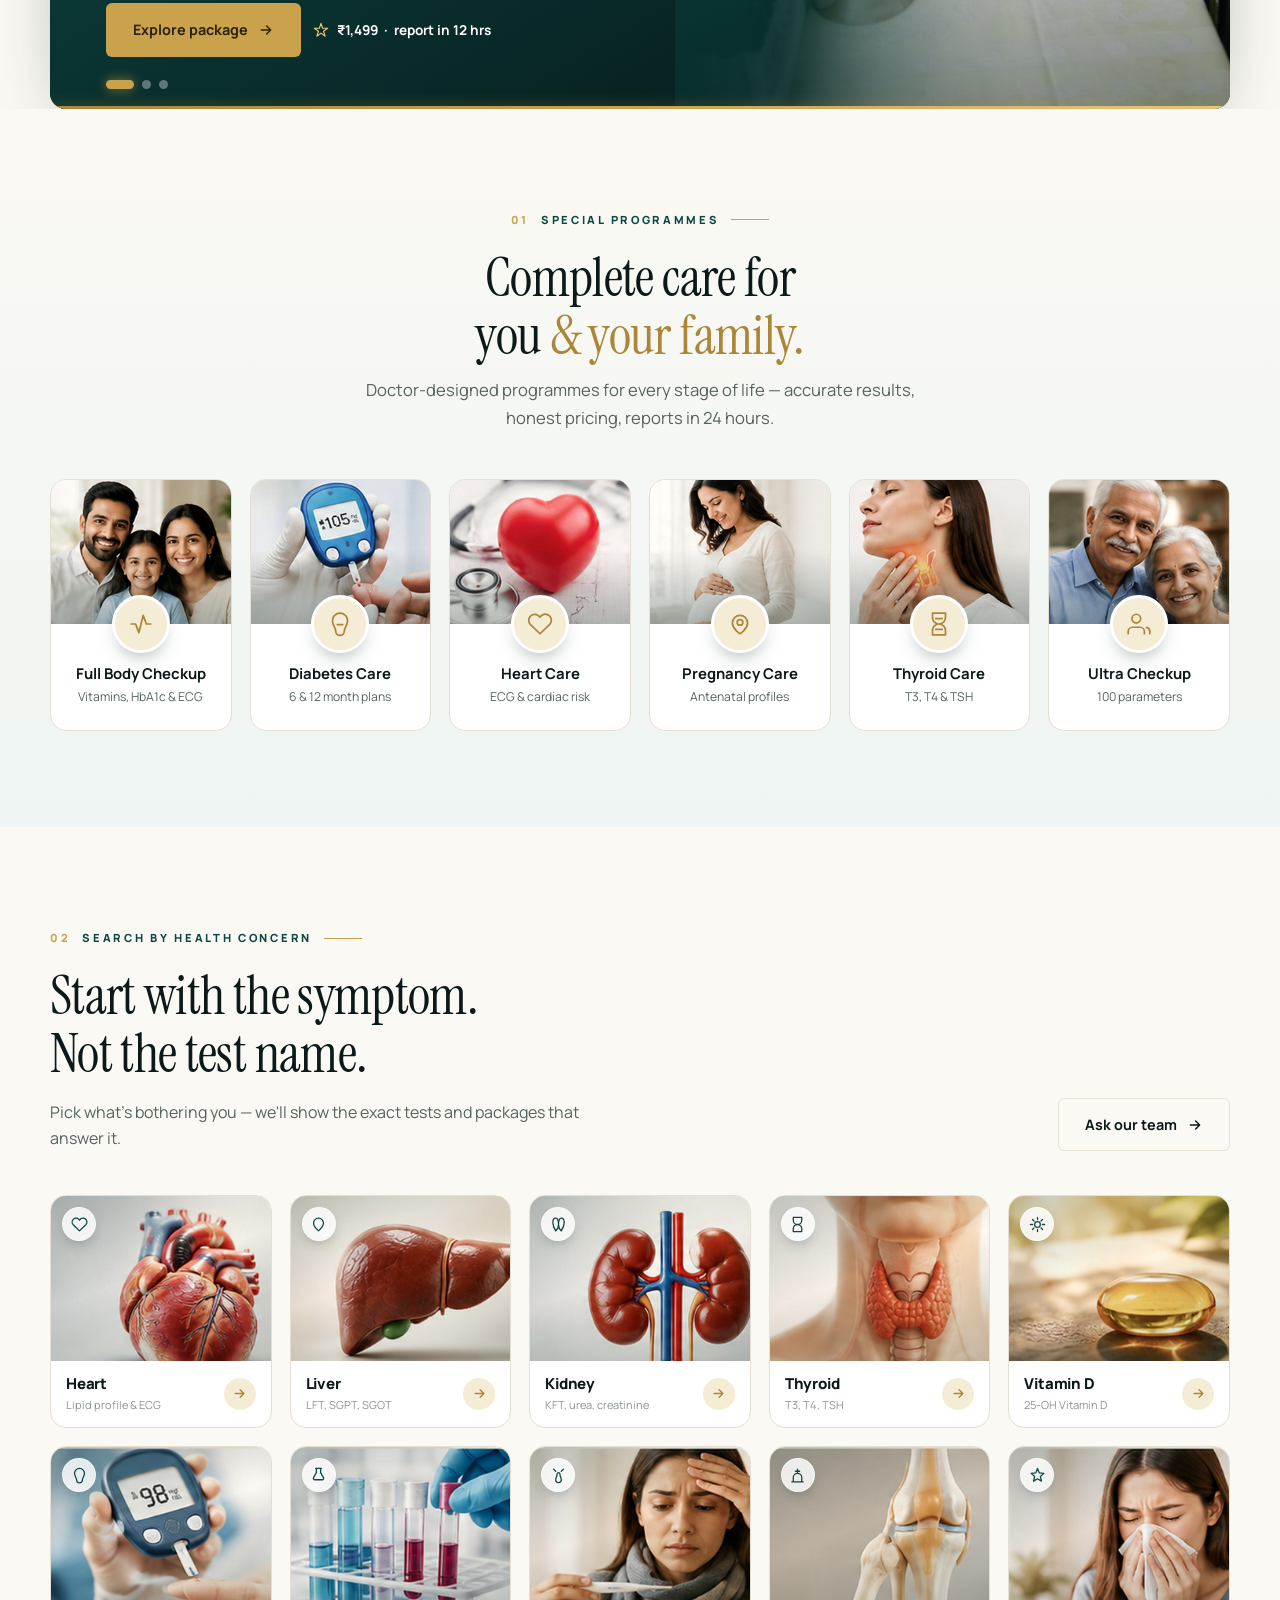
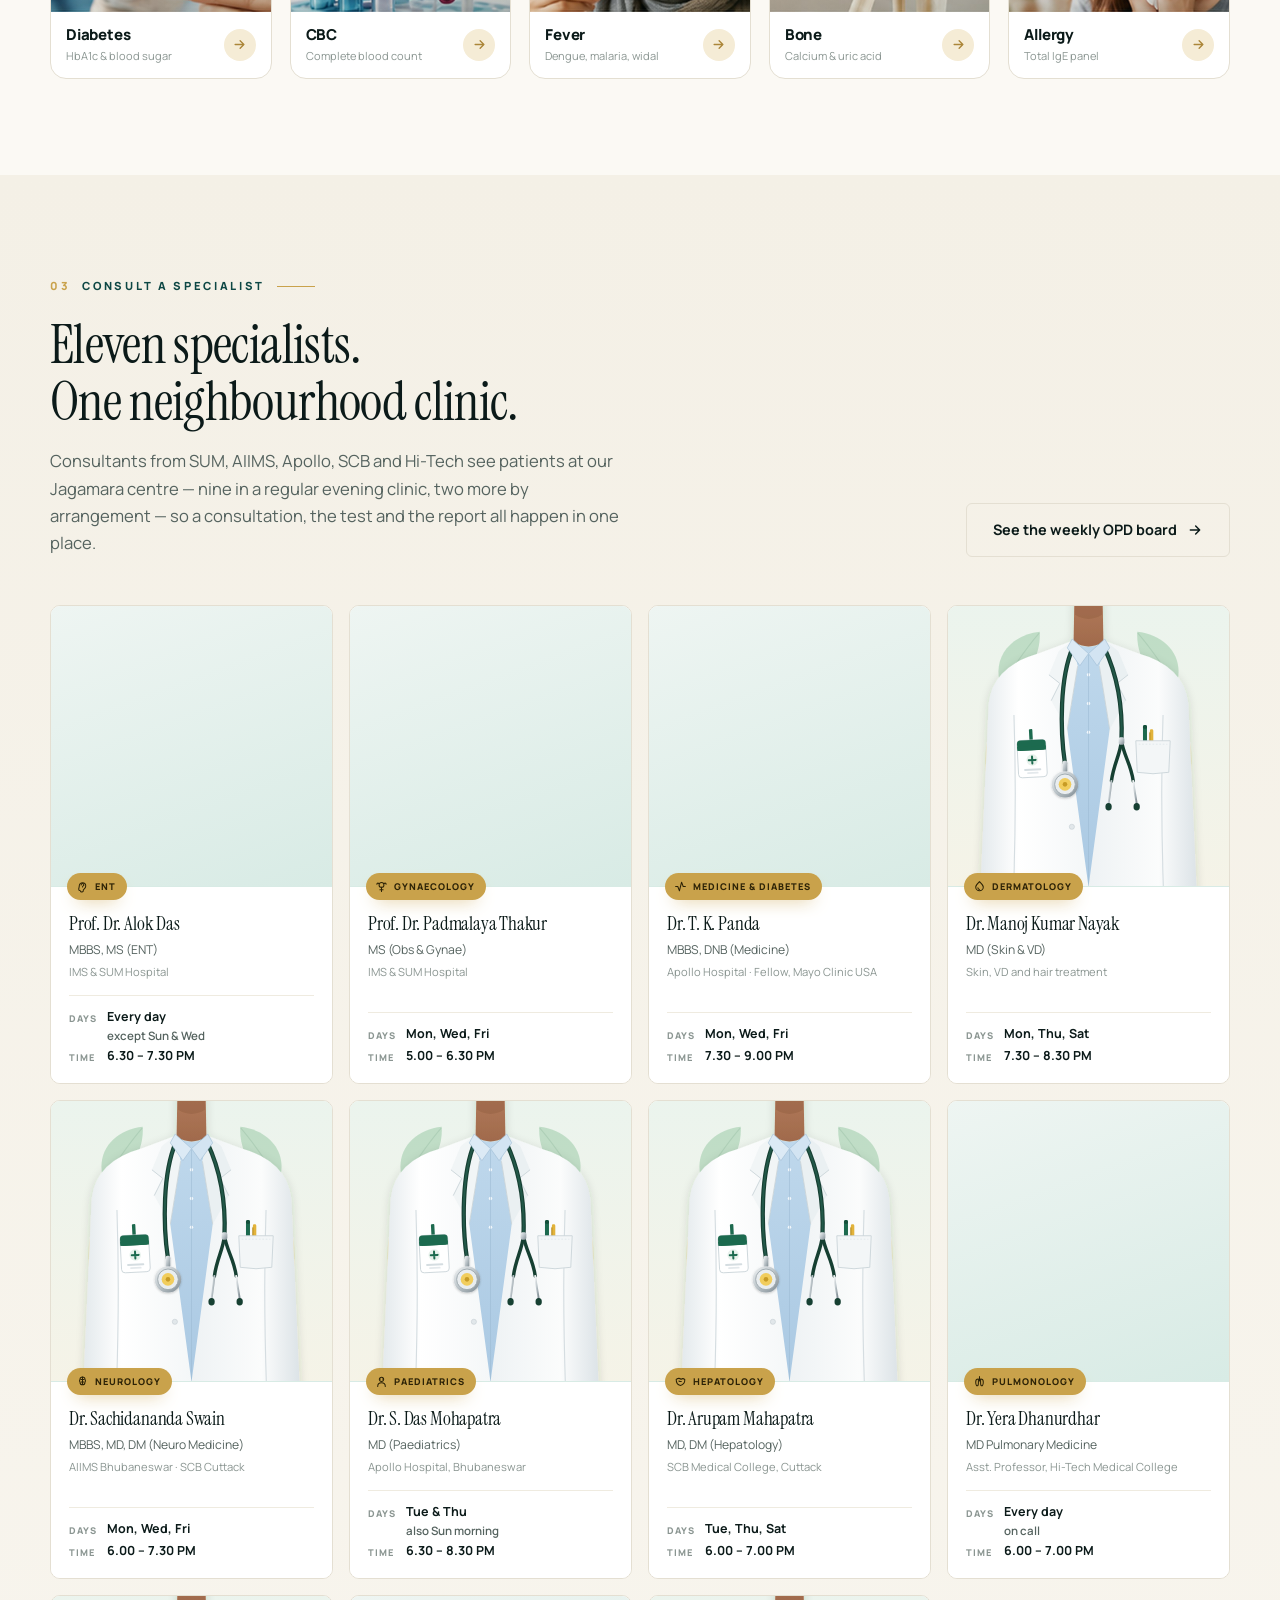
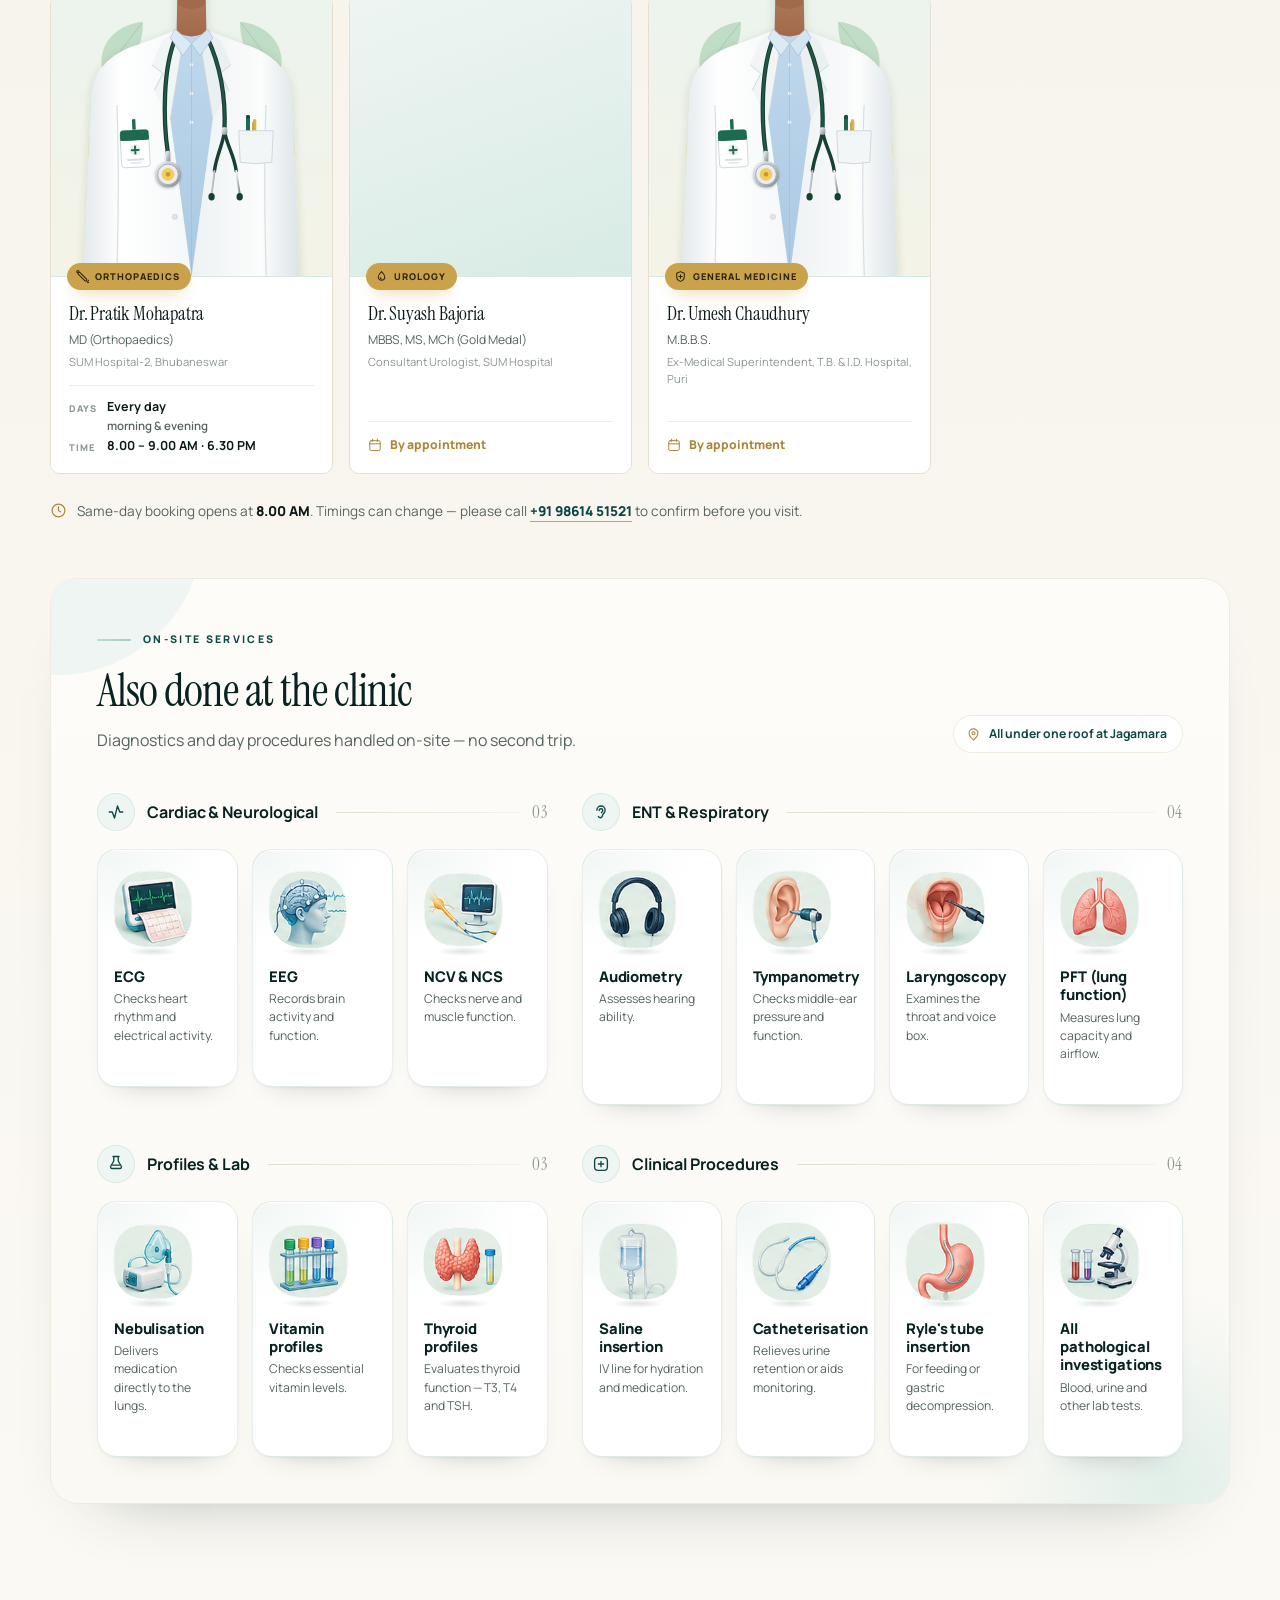
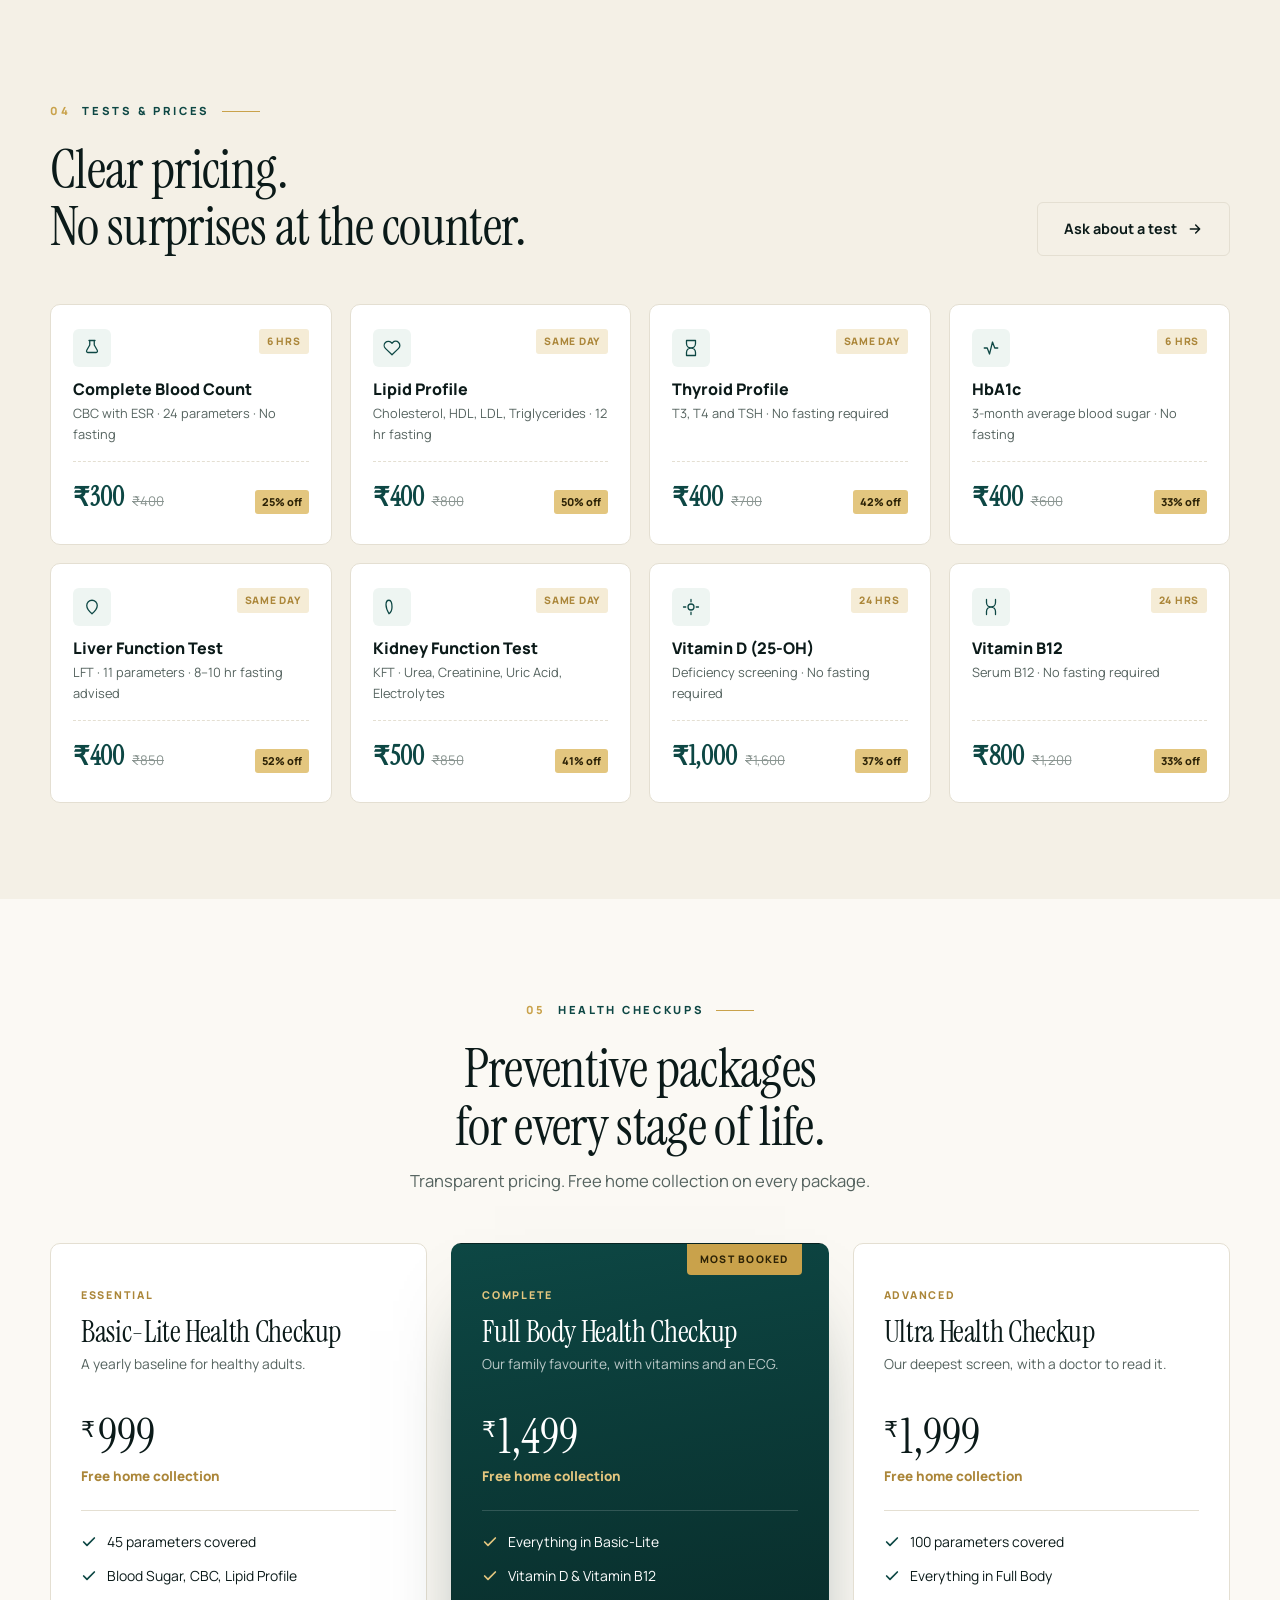
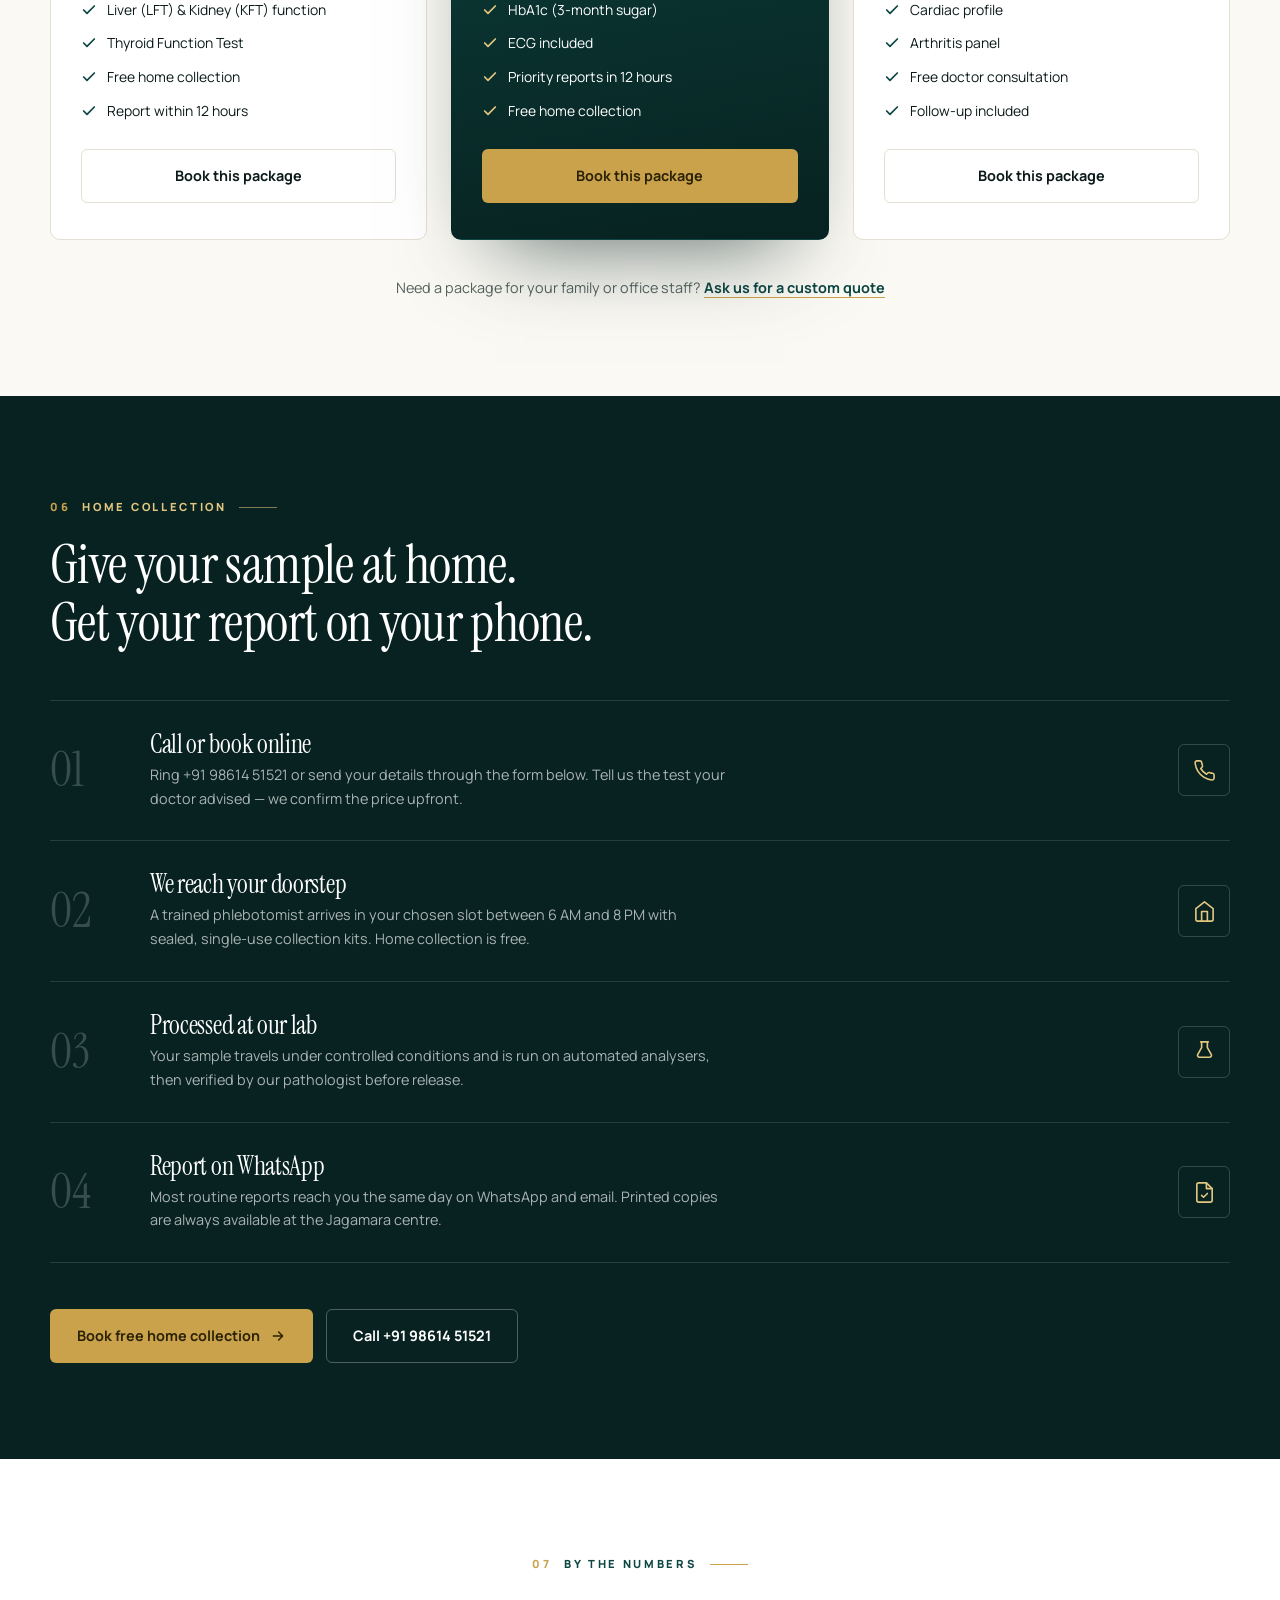
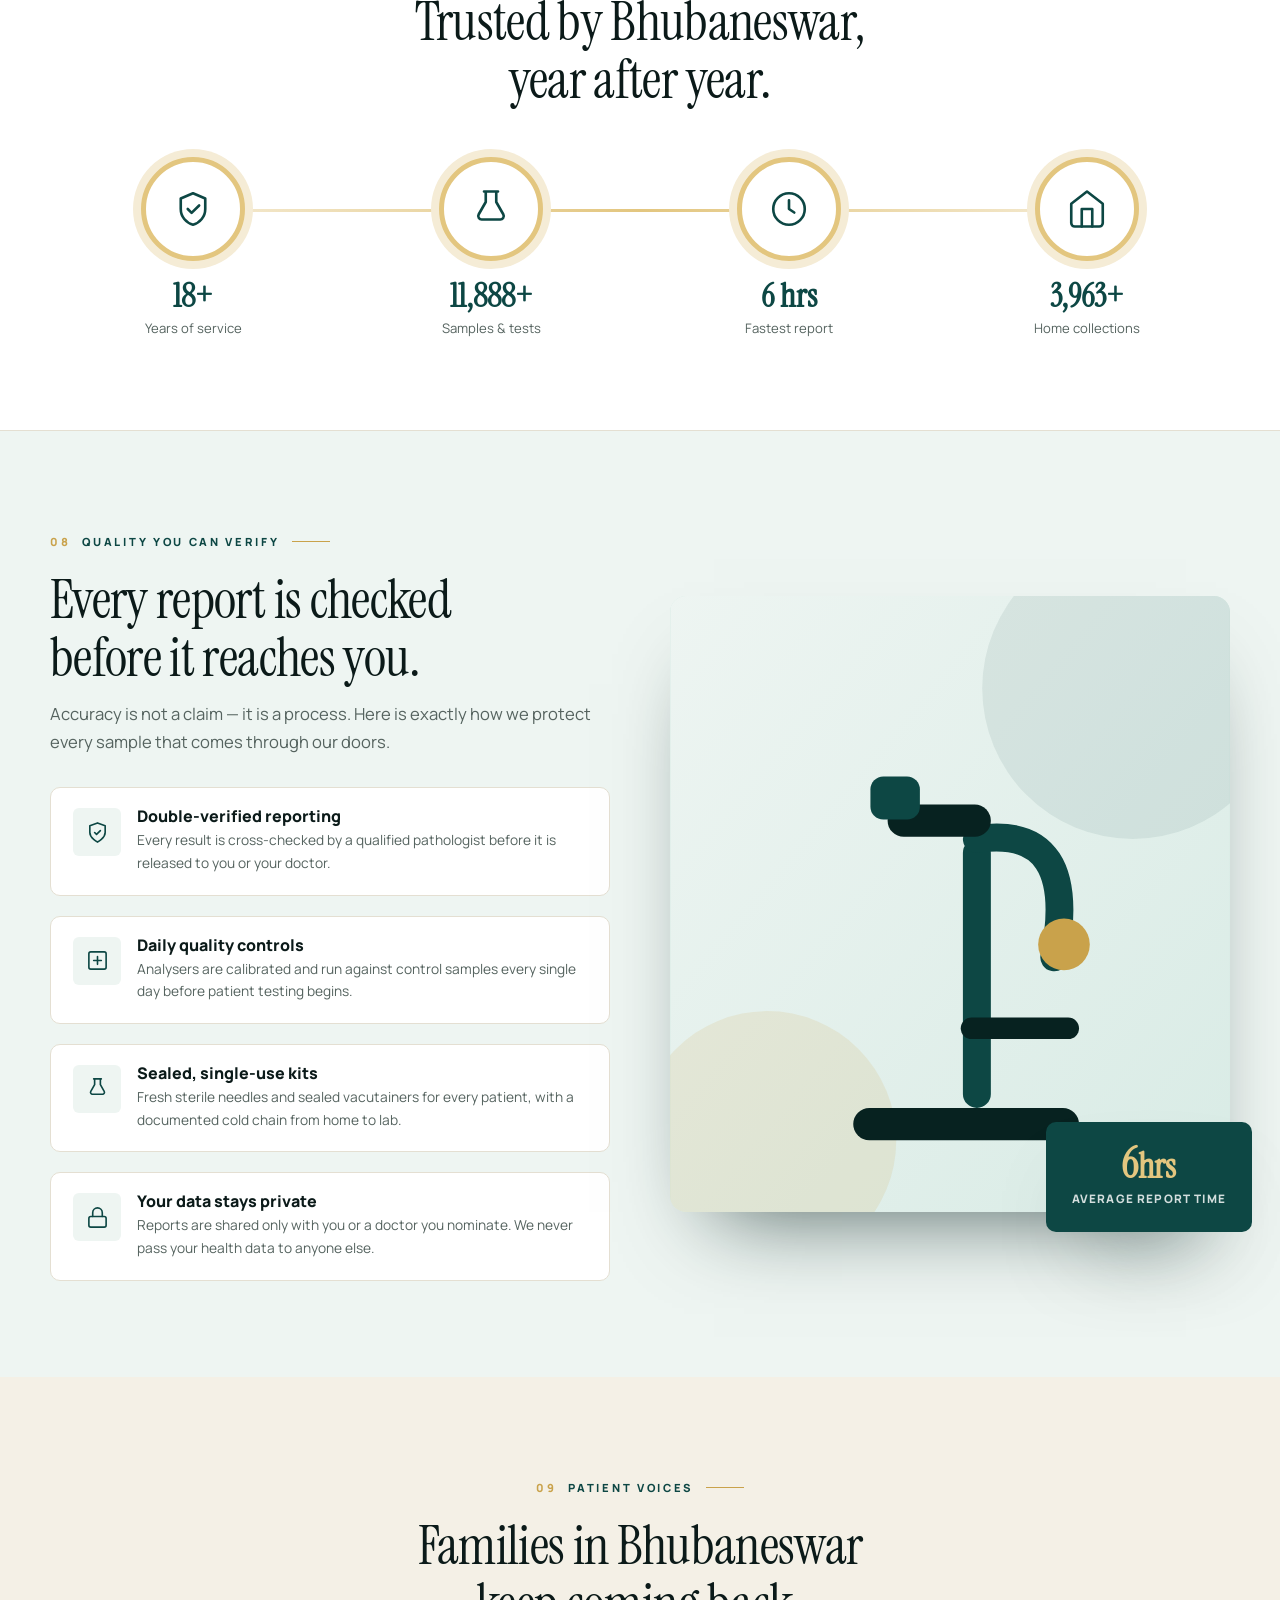
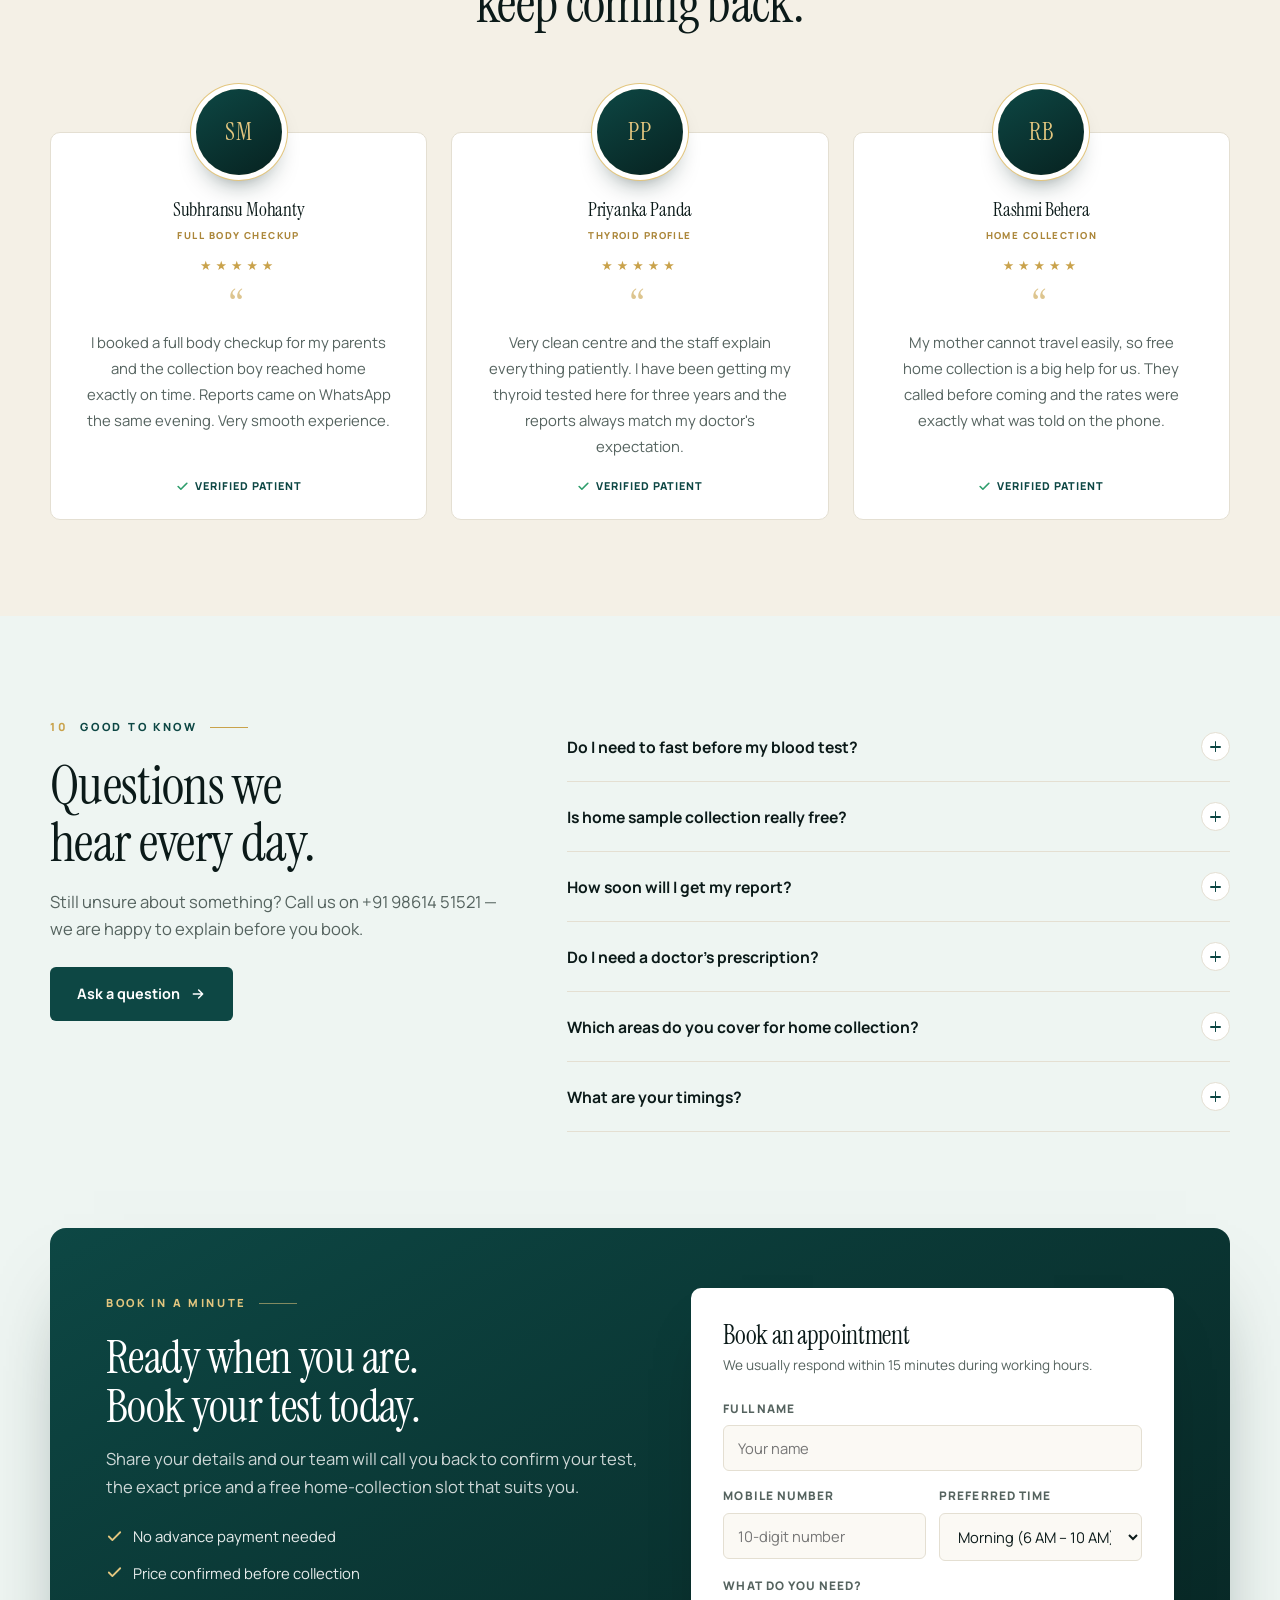
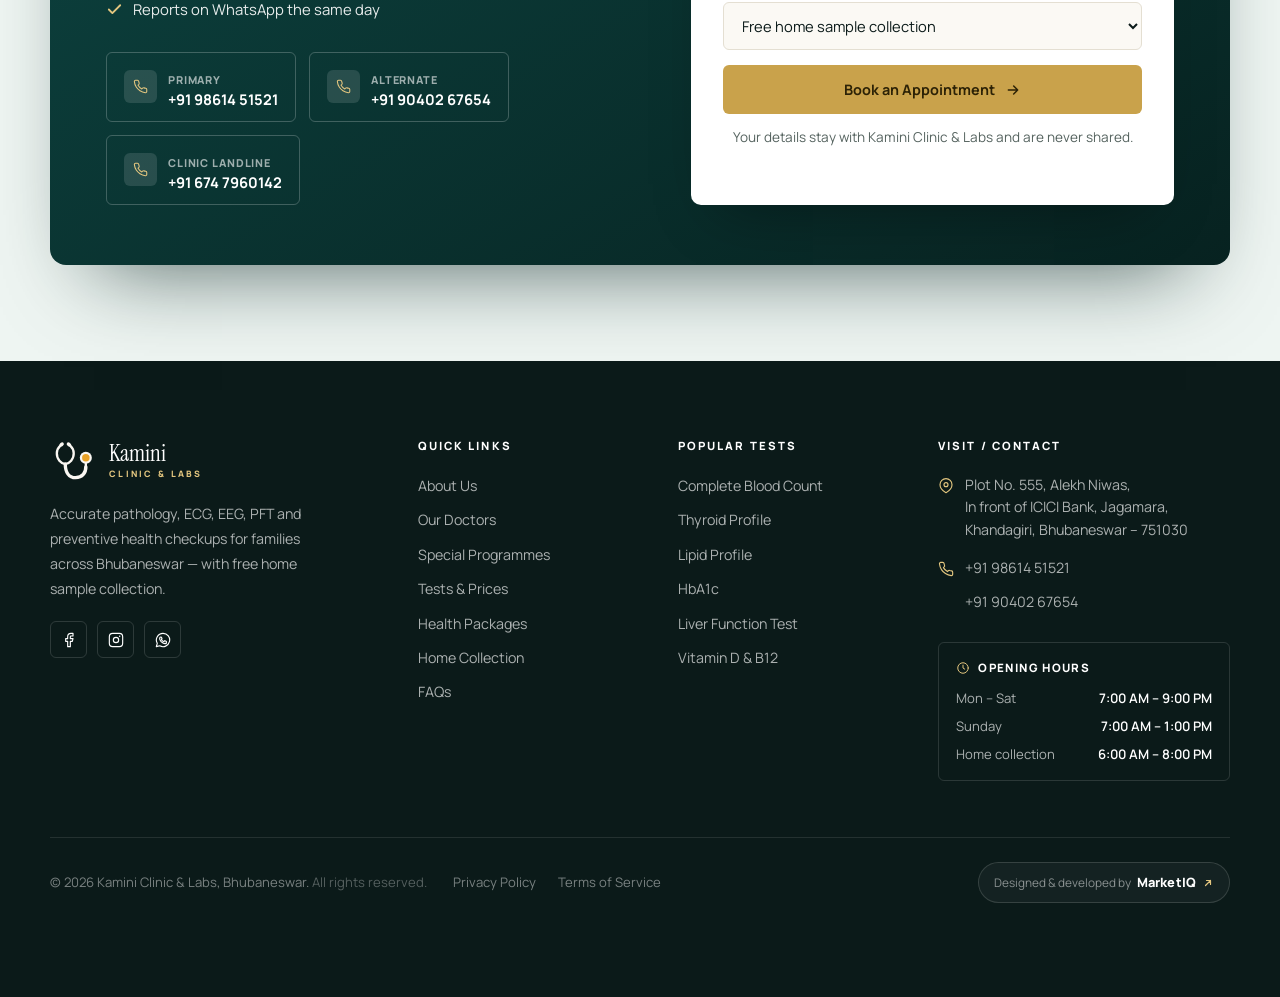
==== commit 370d1867: "Label every booking button "Book an Appointment" The nav button on every page, the in-page booking b" ====
--- a/index.html
+++ b/index.html
@@ -69,7 +69,7 @@
             <span class="ic"><svg viewBox="0 0 24 24"><path d="M22 16.9v3a2 2 0 0 1-2.2 2 19.8 19.8 0 0 1-8.6-3 19.5 19.5 0 0 1-6-6 19.8 19.8 0 0 1-3-8.7A2 2 0 0 1 4.1 2h3a2 2 0 0 1 2 1.7c.1 1 .4 1.9.7 2.8a2 2 0 0 1-.4 2.1L8.1 9.9a16 16 0 0 0 6 6l1.3-1.3a2 2 0 0 1 2.1-.4c.9.3 1.8.6 2.8.7a2 2 0 0 1 1.7 2z"/></svg></span>
             <span><small>Call the clinic</small><b>+91 98614 51521</b></span>
           </a>
-          <a href="#contact" class="btn btn-solid">Book a Test <svg viewBox="0 0 24 24"><path d="M5 12h14M13 6l6 6-6 6"/></svg></a>
+          <a href="#contact" class="btn btn-solid">Book an Appointment <svg viewBox="0 0 24 24"><path d="M5 12h14M13 6l6 6-6 6"/></svg></a>
         </div>
       </div>
 
@@ -78,7 +78,7 @@
           <span class="ic"><svg viewBox="0 0 24 24"><path d="M22 16.9v3a2 2 0 0 1-2.2 2 19.8 19.8 0 0 1-8.6-3 19.5 19.5 0 0 1-6-6 19.8 19.8 0 0 1-3-8.7A2 2 0 0 1 4.1 2h3a2 2 0 0 1 2 1.7c.1 1 .4 1.9.7 2.8a2 2 0 0 1-.4 2.1L8.1 9.9a16 16 0 0 0 6 6l1.3-1.3a2 2 0 0 1 2.1-.4c.9.3 1.8.6 2.8.7a2 2 0 0 1 1.7 2z"/></svg></span>
           <span><small>Call us</small><b>+91 98614 51521</b></span>
         </a>
-        <a href="#contact" class="btn btn-solid btn-sm">Book a Test <svg viewBox="0 0 24 24"><path d="M5 12h14M13 6l6 6-6 6"/></svg></a>
+        <a href="#contact" class="btn btn-solid btn-sm">Book an Appointment <svg viewBox="0 0 24 24"><path d="M5 12h14M13 6l6 6-6 6"/></svg></a>
       </div>
       <button class="burger" id="burger" aria-label="Menu" aria-expanded="false"><span></span><span></span><span></span></button>
     </nav>
@@ -123,7 +123,7 @@
               <option>Blood Sugar Fasting</option><option>Urine Routine</option>
             </datalist>
           </div>
-          <a href="#tests" class="btn btn-gold btn-sm">Book a test <svg viewBox="0 0 24 24"><path d="M5 12h14M13 6l6 6-6 6"/></svg></a>
+          <a href="#contact" class="btn btn-gold btn-sm">Book an Appointment <svg viewBox="0 0 24 24"><path d="M5 12h14M13 6l6 6-6 6"/></svg></a>
         </div>
 
         <div class="chips rv d4">
@@ -428,7 +428,7 @@
               <span><svg viewBox="0 0 24 24"><path d="M20 6L9 17l-5-5"/></svg>Across Bhubaneswar</span>
             </div>
             <div class="pacts">
-              <a href="homecollection.html#book" class="btn btn-gold">Book a slot <svg viewBox="0 0 24 24"><path d="M5 12h14M13 6l6 6-6 6"/></svg></a>
+              <a href="homecollection.html#book" class="btn btn-gold">Book an Appointment <svg viewBox="0 0 24 24"><path d="M5 12h14M13 6l6 6-6 6"/></svg></a>
               <span class="ppill"><svg viewBox="0 0 24 24"><path d="M20 6L9 17l-5-5"/></svg>No advance payment</span>
             </div>
           </div>
@@ -1263,7 +1263,7 @@
           </div>
         </div>
         <form class="bform" id="bform" action="mail/send.php" method="post" data-form="home" novalidate>
-          <h3>Request a callback</h3>
+          <h3>Book an appointment</h3>
           <p>We usually respond within 15 minutes during working hours.</p>
           <div class="fld"><label for="bn">Full name</label><input id="bn" name="name" type="text" placeholder="Your name" autocomplete="name" autocapitalize="words" spellcheck="false" maxlength="60" required></div>
           <div class="frow">
@@ -1282,7 +1282,7 @@
             </select>
           </div>
           <div class="hp" aria-hidden="true"><label for="bweb">Leave this empty</label><input id="bweb" name="website" type="text" tabindex="-1" autocomplete="off"></div>
-          <button type="submit" class="btn btn-gold btn-full" id="bbtn">Request a callback <svg viewBox="0 0 24 24"><path d="M5 12h14M13 6l6 6-6 6"/></svg></button>
+          <button type="submit" class="btn btn-gold btn-full" id="bbtn">Book an Appointment <svg viewBox="0 0 24 24"><path d="M5 12h14M13 6l6 6-6 6"/></svg></button>
           <p class="fmsg" id="fmsg" role="status" hidden><svg viewBox="0 0 24 24"><path d="M20 6L9 17l-5-5"/></svg>Thank you — our team will call you shortly.</p>
           <p class="ffine">Your details stay with Kamini Clinic &amp; Labs and are never shared.</p>
         </form>
@@ -1366,7 +1366,7 @@
 <!-- Two quick-contact buttons, one in each bottom corner: a callback
      request on the left, WhatsApp on the right. -->
 <a class="advisor" id="advisor" href="#contact"
-   aria-label="Request a callback" title="Request a callback — we ring back within 15 minutes">
+   aria-label="Book an appointment" title="Book an appointment — we ring back within 15 minutes">
   <svg viewBox="0 0 24 24" aria-hidden="true"><path d="M22 16.9v3a2 2 0 0 1-2.2 2 19.8 19.8 0 0 1-8.6-3 19.5 19.5 0 0 1-6-6 19.8 19.8 0 0 1-3-8.7A2 2 0 0 1 4.1 2h3a2 2 0 0 1 2 1.7c.1 1 .4 1.9.7 2.8a2 2 0 0 1-.4 2.1L8.1 9.9a16 16 0 0 0 6 6l1.3-1.3a2 2 0 0 1 2.1-.4c.9.3 1.8.6 2.8.7a2 2 0 0 1 1.7 2z"/></svg>
 </a>
 
@@ -1432,12 +1432,12 @@
         <h3 id="apQ2" tabindex="-1">Where can we reach you?</h3>
         <p class="ap-picked">For <b id="apPicked"></b> <button type="button" class="ap-link" id="apBack">Change</button></p>
         <input type="hidden" name="reason" id="apReason">
-        <div class="fld"><label for="apn">Full name</label><input id="apn" name="name" type="text" placeholder="Your name" autocomplete="name" autocapitalize="words" spellcheck="false" maxlength="60" required></div>
+        <div class="fld"><label for="apn">Full name</label><input id="apn" name="name" type="text" placeholder="Your name" autocomplete="name" autocapitalize="words" spellcheck="false" maxlength="60" enterkeyhint="next" required></div>
         <div class="frow">
-          <div class="fld"><label for="app">Mobile number</label><input id="app" name="phone" type="tel" placeholder="10-digit number" autocomplete="tel-national" inputmode="numeric" maxlength="16" required></div>
-          <div class="fld"><label for="ape">Email <span class="opt">(optional)</span></label><input id="ape" name="email" type="email" placeholder="For a confirmation" autocomplete="email" inputmode="email" spellcheck="false" maxlength="254"></div>
-        </div>
-        <div class="fld"><label for="apm">Anything we should know? <span class="opt">(optional)</span></label><textarea id="apm" name="message" rows="2" maxlength="500" placeholder="e.g. fever for 3 days, thyroid test for my mother…"></textarea></div>
+          <div class="fld"><label for="app">Mobile number</label><input id="app" name="phone" type="tel" placeholder="10-digit number" autocomplete="tel-national" inputmode="numeric" maxlength="16" enterkeyhint="next" required></div>
+          <div class="fld"><label for="ape">Email <span class="opt">(optional)</span></label><input id="ape" name="email" type="email" placeholder="For a confirmation" autocomplete="email" inputmode="email" autocapitalize="off" autocorrect="off" spellcheck="false" maxlength="254" enterkeyhint="next"></div>
+        </div>
+        <div class="fld"><label for="apm">Anything we should know? <span class="opt">(optional)</span></label><textarea id="apm" name="message" rows="2" maxlength="500" enterkeyhint="enter" placeholder="e.g. fever for 3 days, thyroid test for my mother…"></textarea></div>
         <div class="hp" aria-hidden="true"><label for="apweb">Leave this empty</label><input id="apweb" name="website" type="text" tabindex="-1" autocomplete="off"></div>
         <button type="submit" class="btn btn-gold btn-full">Book an Appointment <svg viewBox="0 0 24 24"><path d="M5 12h14M13 6l6 6-6 6"/></svg></button>
         <p class="ffine">No payment now. Your details stay with Kamini Clinic &amp; Labs.</p>
--- a/assets/css/style.css
+++ b/assets/css/style.css
@@ -727,7 +727,13 @@
 .ap-link{font-size:.84rem;font-weight:800;color:var(--teal);text-decoration:underline;text-underline-offset:3px}
 .ap-form .fld textarea{resize:vertical;min-height:70px;line-height:1.55}
 .fld label .opt{font-weight:600;letter-spacing:0;text-transform:none;color:var(--grey-2)}
+/* each .fld carries its own bottom margin, so when the pair stacks on a
+   phone the row's gap would double the space above the second box */
+.ap-form .frow{row-gap:0}
 .ap-form .btn-full{margin-top:4px}
+.ap-form{scrollbar-width:thin;scrollbar-color:var(--line) transparent}
+.ap-form::-webkit-scrollbar{width:6px}
+.ap-form::-webkit-scrollbar-thumb{background:var(--line);border-radius:6px}
 
 .ap-done{margin:auto 0;padding:24px 0 12px;text-align:center}
 .ap-done .tick{width:64px;height:64px;margin:0 auto 18px;border-radius:50%;display:grid;place-items:center;
@@ -737,26 +743,44 @@
 .ap-done p b{color:var(--ink);white-space:nowrap}
 
 .ap-foot{margin-top:auto;padding-top:16px;text-align:center}
-.ap-foot[hidden]{display:none}
+.ap-foot[hidden],.ap-form[data-step="2"] .ap-foot{display:none}
 .ap-later{padding:6px 8px;font-size:.8rem;font-weight:700;color:var(--grey-2);text-decoration:underline;text-underline-offset:3px;transition:color .25s}
 .ap-later:hover{color:var(--teal)}
 
-/* a sheet on phones: the teal side shrinks to a heading band */
+/* Phones: a card floating clear of every edge, never touching the sides.
+   The teal side shrinks to a heading band and the form tightens up so
+   step two needs as little scrolling as possible. The dialog's own height
+   follows the visible screen (appointment.js), so with the keyboard up the
+   card shrinks above it instead of hiding behind it. */
 @media(max-width:720px){
-  .ap{padding:0}
-  .ap[open]{align-items:flex-end}
-  .ap-card{grid-template-columns:minmax(0,1fr);grid-template-rows:auto minmax(0,1fr);width:100%;
-    max-height:92vh;max-height:92dvh;border-radius:20px 20px 0 0;transform:translateY(48px)}
-  .ap-side{padding:22px 64px 18px 20px}
-  .ap-side h2{font-size:1.55rem;margin:8px 0 0}
+  .ap{padding:max(14px,env(safe-area-inset-top)) max(14px,env(safe-area-inset-right))
+              max(14px,env(safe-area-inset-bottom)) max(14px,env(safe-area-inset-left))}
+  .ap-card{grid-template-columns:minmax(0,1fr);grid-template-rows:auto minmax(0,1fr);width:100%;max-width:460px;
+    border-radius:18px;transform:translateY(24px) scale(.97)}
+  .ap-side{padding:16px 60px 14px 18px}
+  .ap-side .slabel{font-size:.62rem}
+  .ap-side h2{font-size:1.4rem;margin:6px 0 0}
   .ap-side p,.ap-side .bpts,.ap-side .bcall{display:none}
-  .ap-x{background:rgba(255,255,255,.14);color:#fff}
+  .ap-x{top:12px;right:12px;width:36px;height:36px;background:rgba(255,255,255,.14);color:#fff}
   .ap-x:hover{background:rgba(255,255,255,.26);color:#fff}
-  .ap-form{padding:20px 20px calc(14px + env(safe-area-inset-bottom))}
-  .ap-step h3,.ap-done h3{font-size:1.5rem}
-  .ap-step>p{margin-bottom:16px}
+  .ap-form{padding:16px 18px 14px}
+  .ap-prog{margin-bottom:10px;padding-right:0}
+  .ap-step h3,.ap-done h3{font-size:1.4rem;margin-bottom:4px}
+  .ap-step>p{margin-bottom:14px;font-size:.82rem}
   .ap-chip{padding:11px;column-gap:10px}
   .ap-chip .ic{width:34px;height:34px}
+  .ap-form .fld{margin-bottom:12px}
+  .ap-form .fld label{margin-bottom:5px;font-size:.7rem}
+  .ap-form .fld input{padding:11px 13px}
+  .ap-form .fld textarea{padding:10px 13px;min-height:62px}
+  .ap-form .ffine{margin-top:10px}
+  .ap-done{padding:12px 0 6px}
+}
+/* A short phone cannot show all of step two at once: the button stays
+   pinned to the foot of the card while the boxes scroll behind it, so
+   "Book an Appointment" is never out of sight. */
+@media(max-width:720px) and (max-height:760px){
+  .ap-form .btn-full{position:sticky;bottom:0;z-index:2;box-shadow:0 14px 0 #fff,0 -10px 10px -4px #fff}
 }
 /* A narrow form column — a phone, or a tablet beside the teal side — puts
    the icon above the words, so the label gets the chip's whole width
@@ -773,7 +797,9 @@
 @media(max-height:480px) and (orientation:landscape){
   .ap-side{display:none}
   .ap-x{background:var(--ivory-2);color:var(--grey)}
-  .ap-card{grid-template-columns:minmax(0,1fr);max-height:100vh;max-height:100dvh;border-radius:0}
+  .ap{padding:10px max(10px,env(safe-area-inset-right)) 10px max(10px,env(safe-area-inset-left))}
+  .ap-card{grid-template-columns:minmax(0,1fr);grid-template-rows:minmax(0,1fr);max-width:640px;border-radius:14px}
+  .ap-prog{padding-right:44px}
 }
 @media(pointer:coarse){ .ap-chip{min-height:58px} .ap-later,.ap-link{min-height:40px} }
 
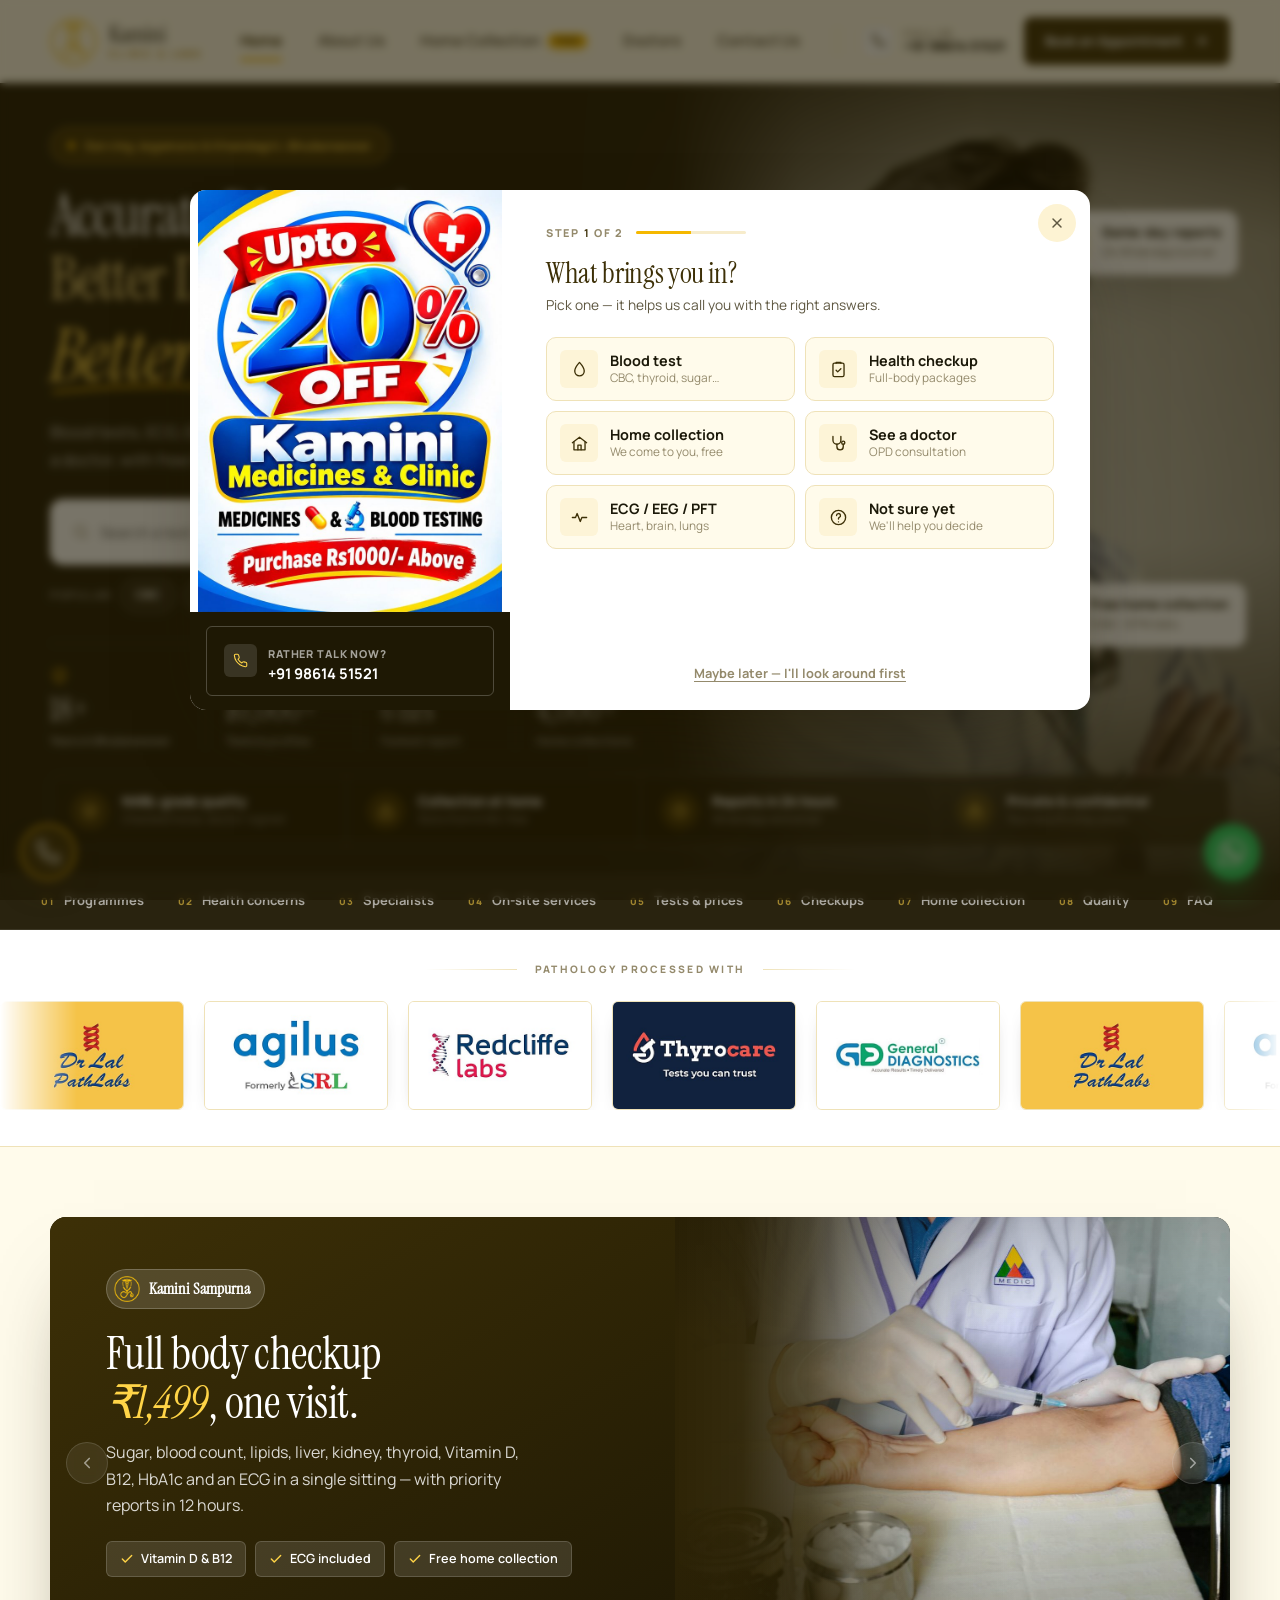
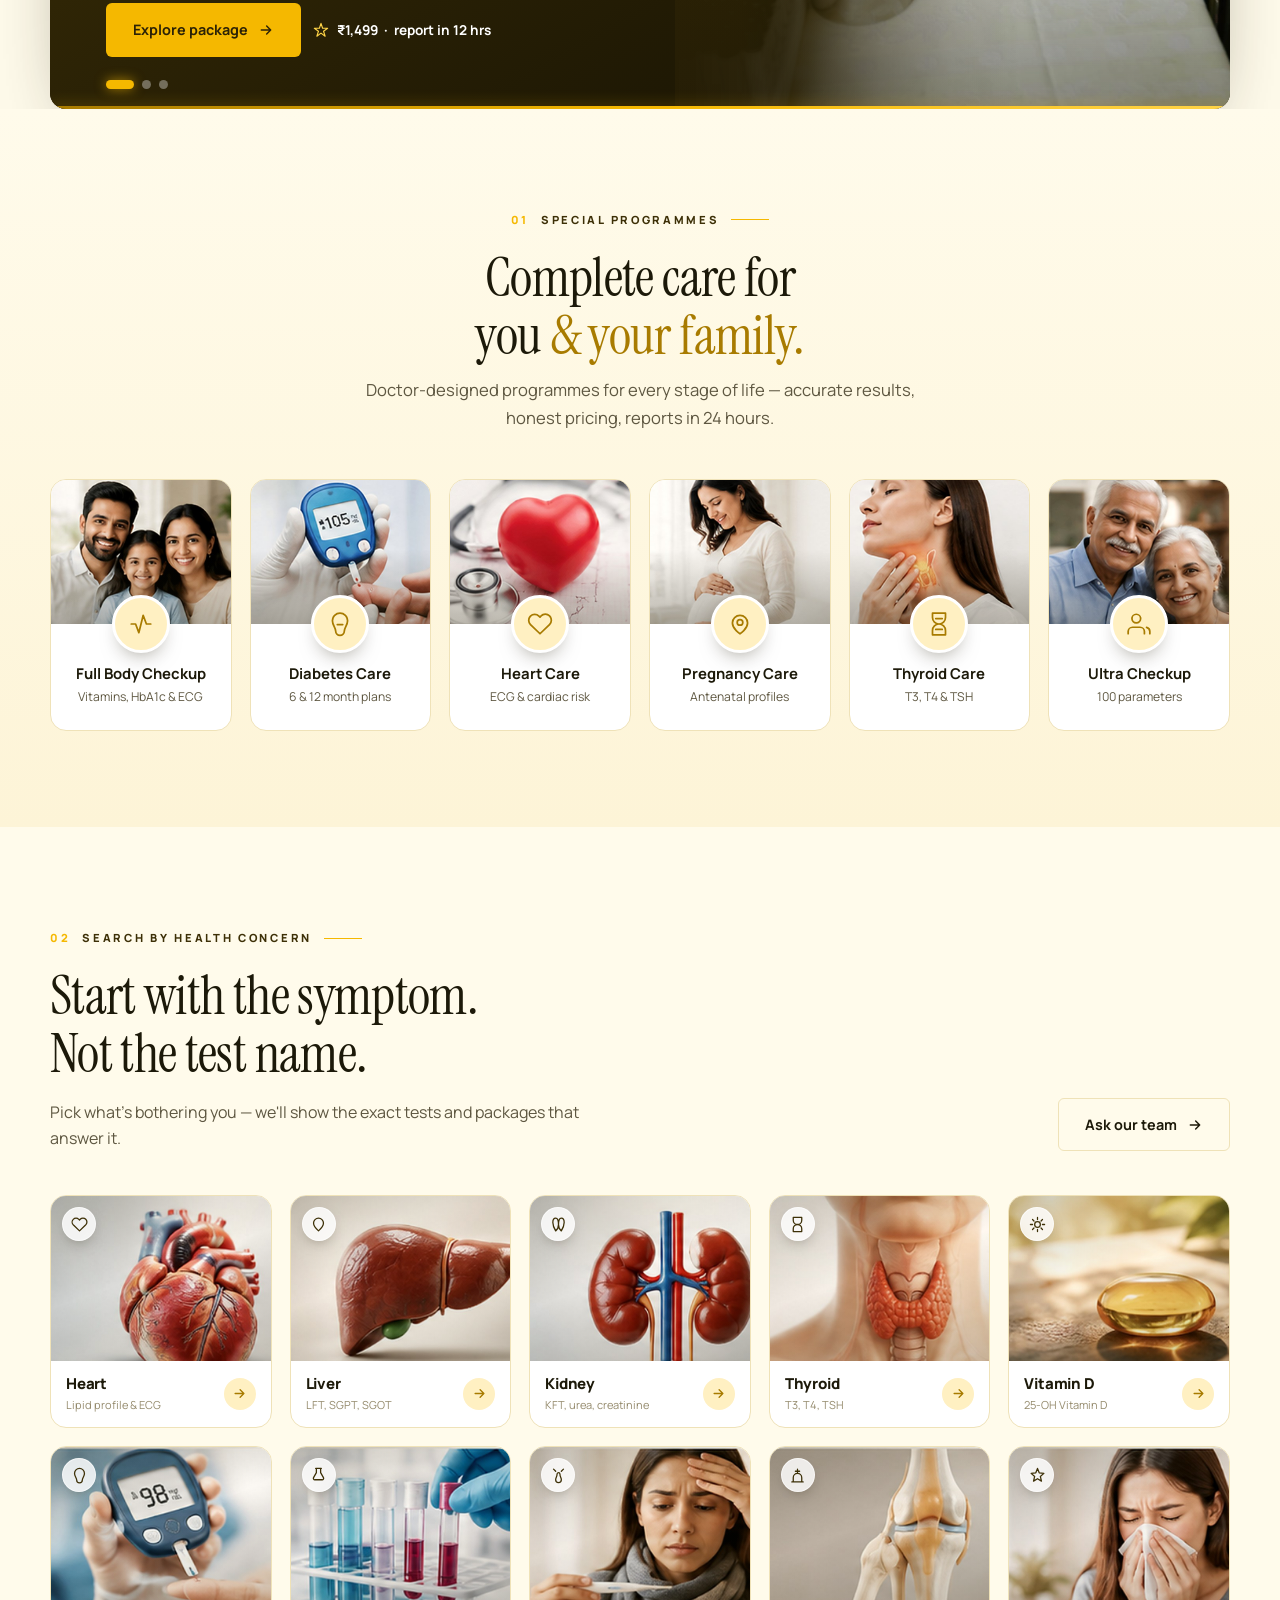
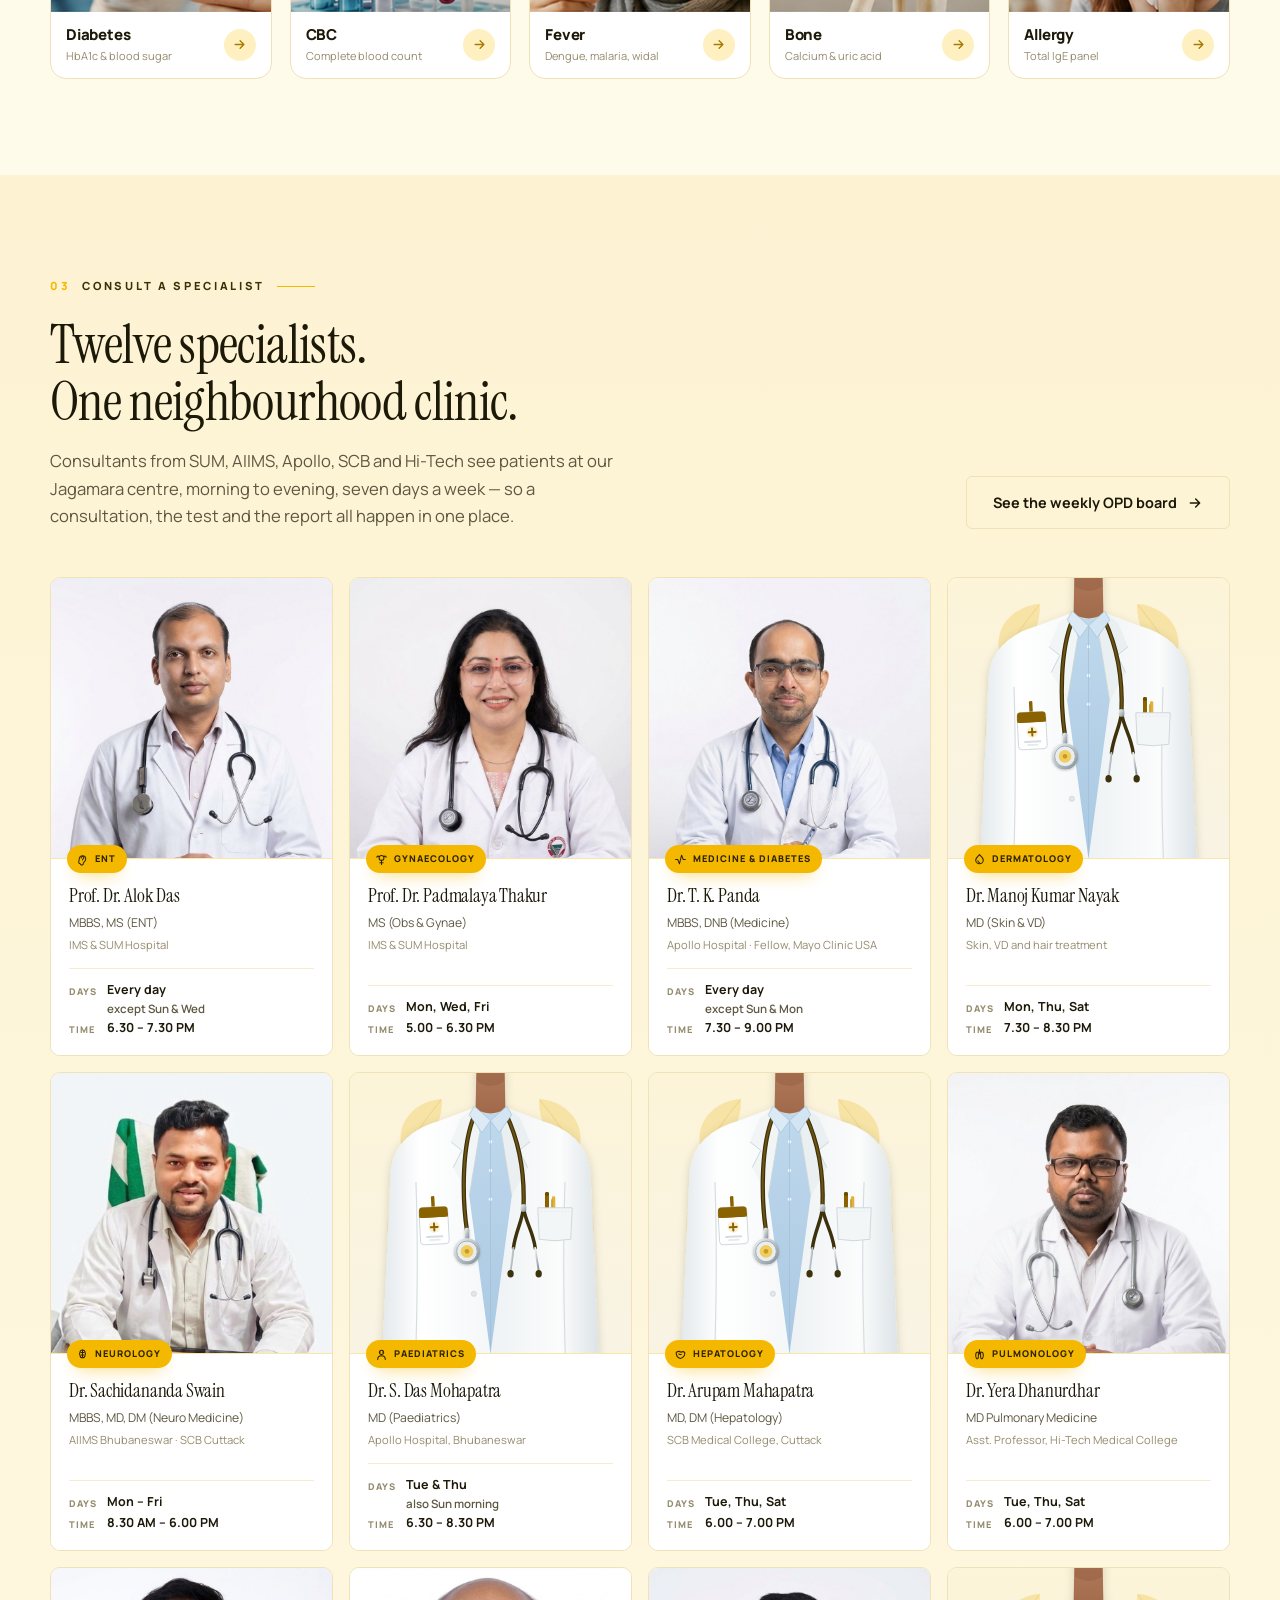
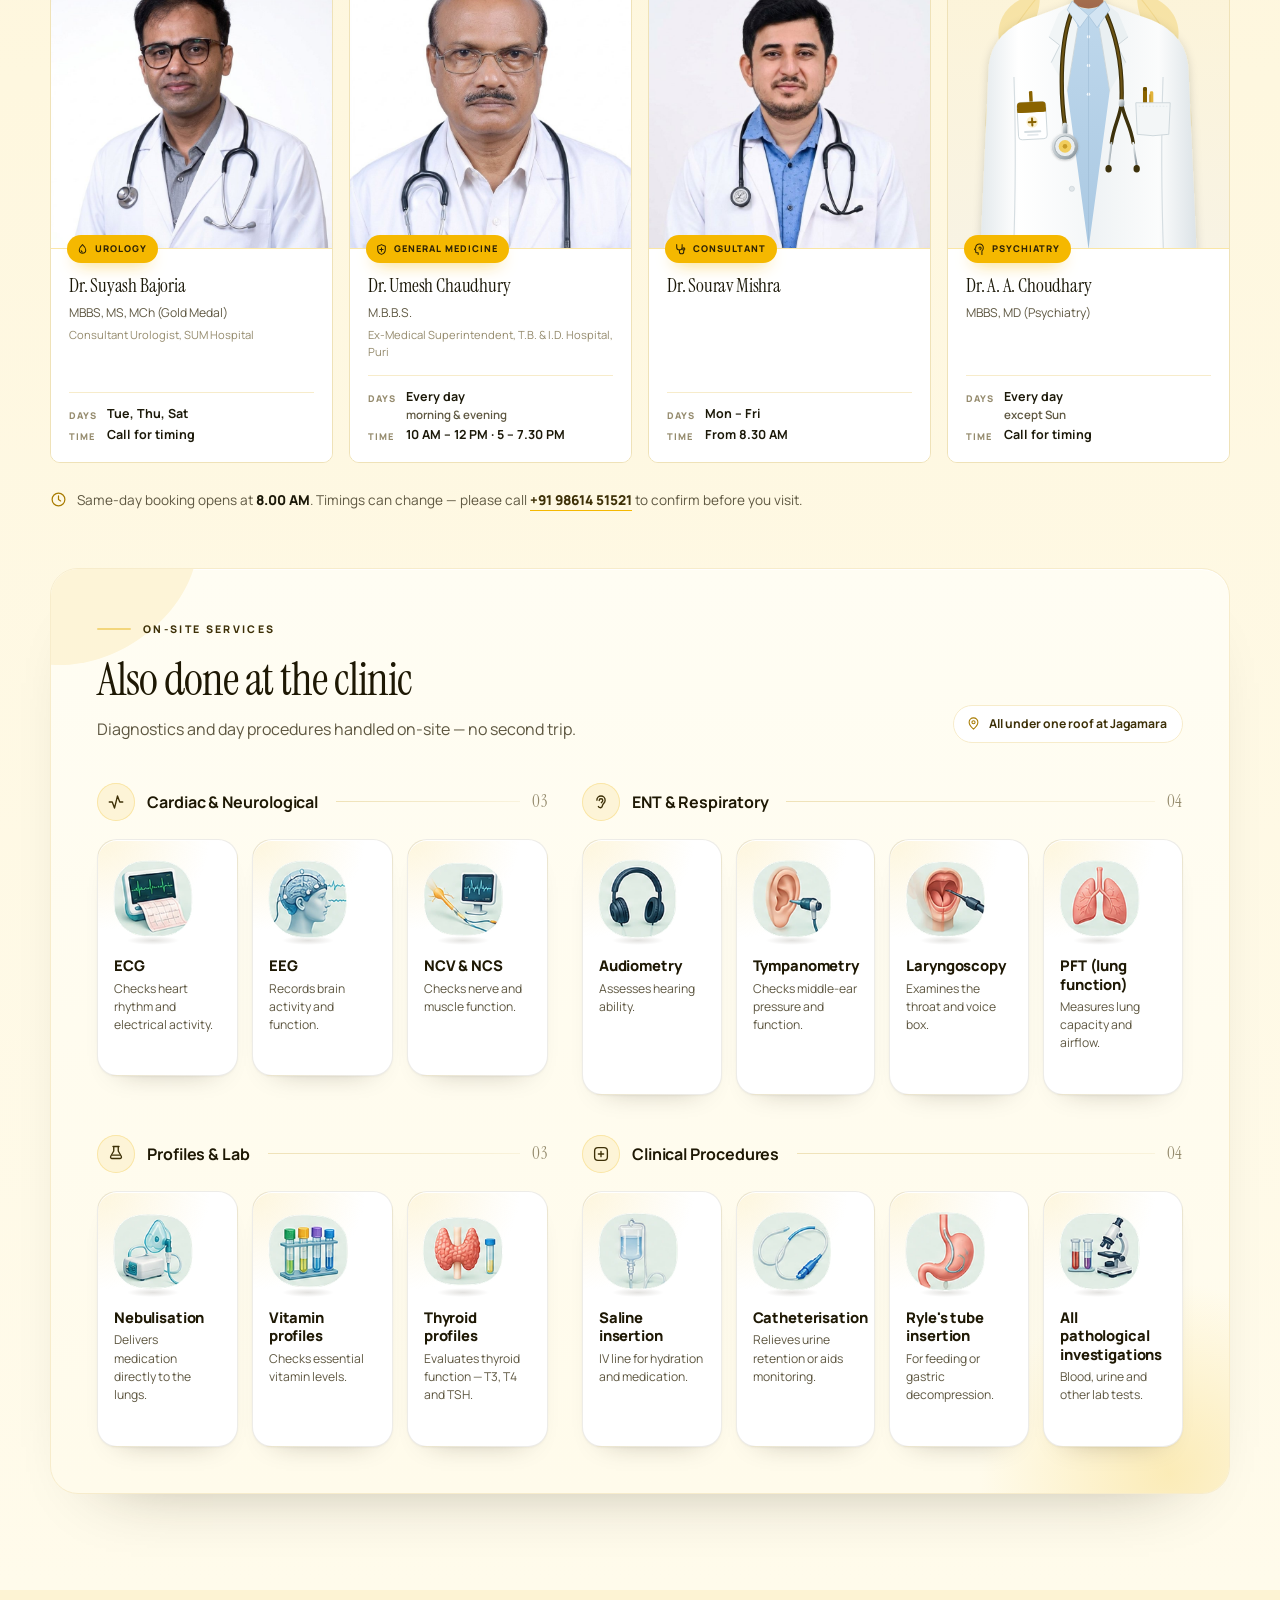
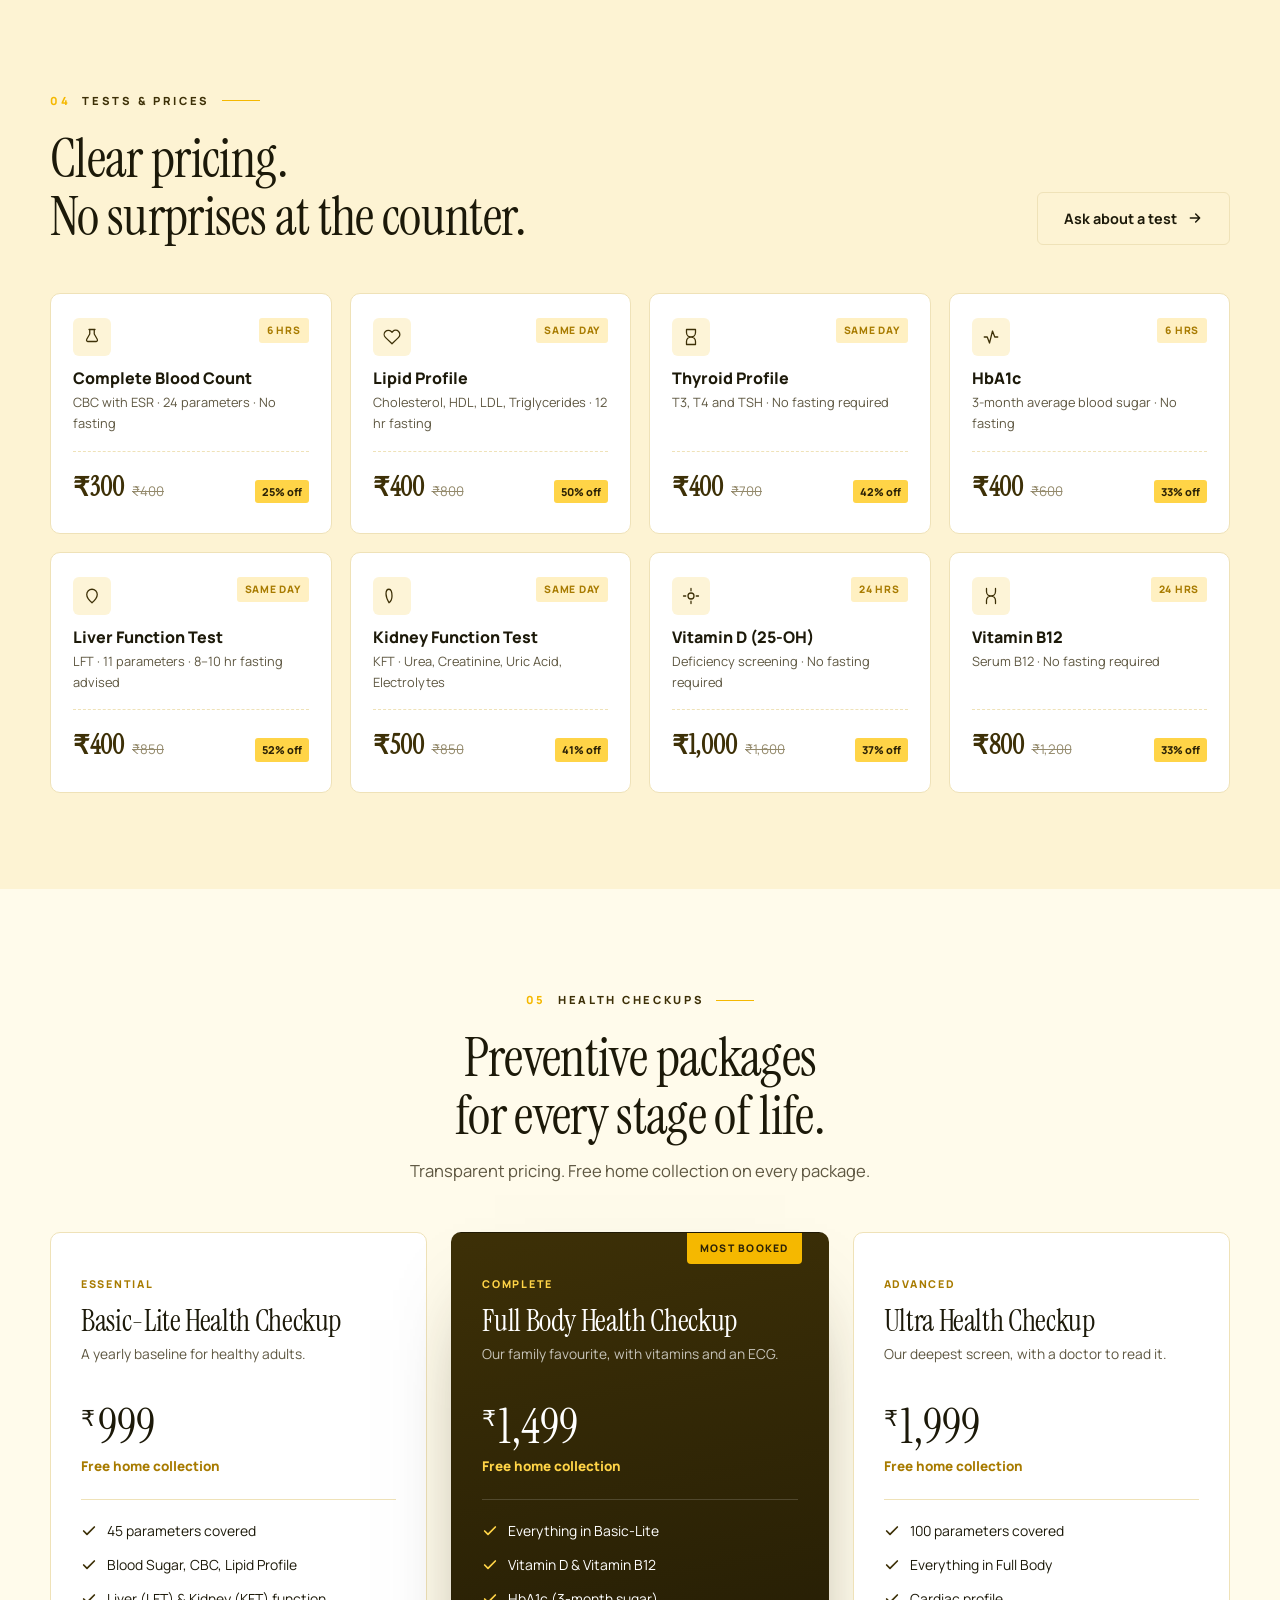
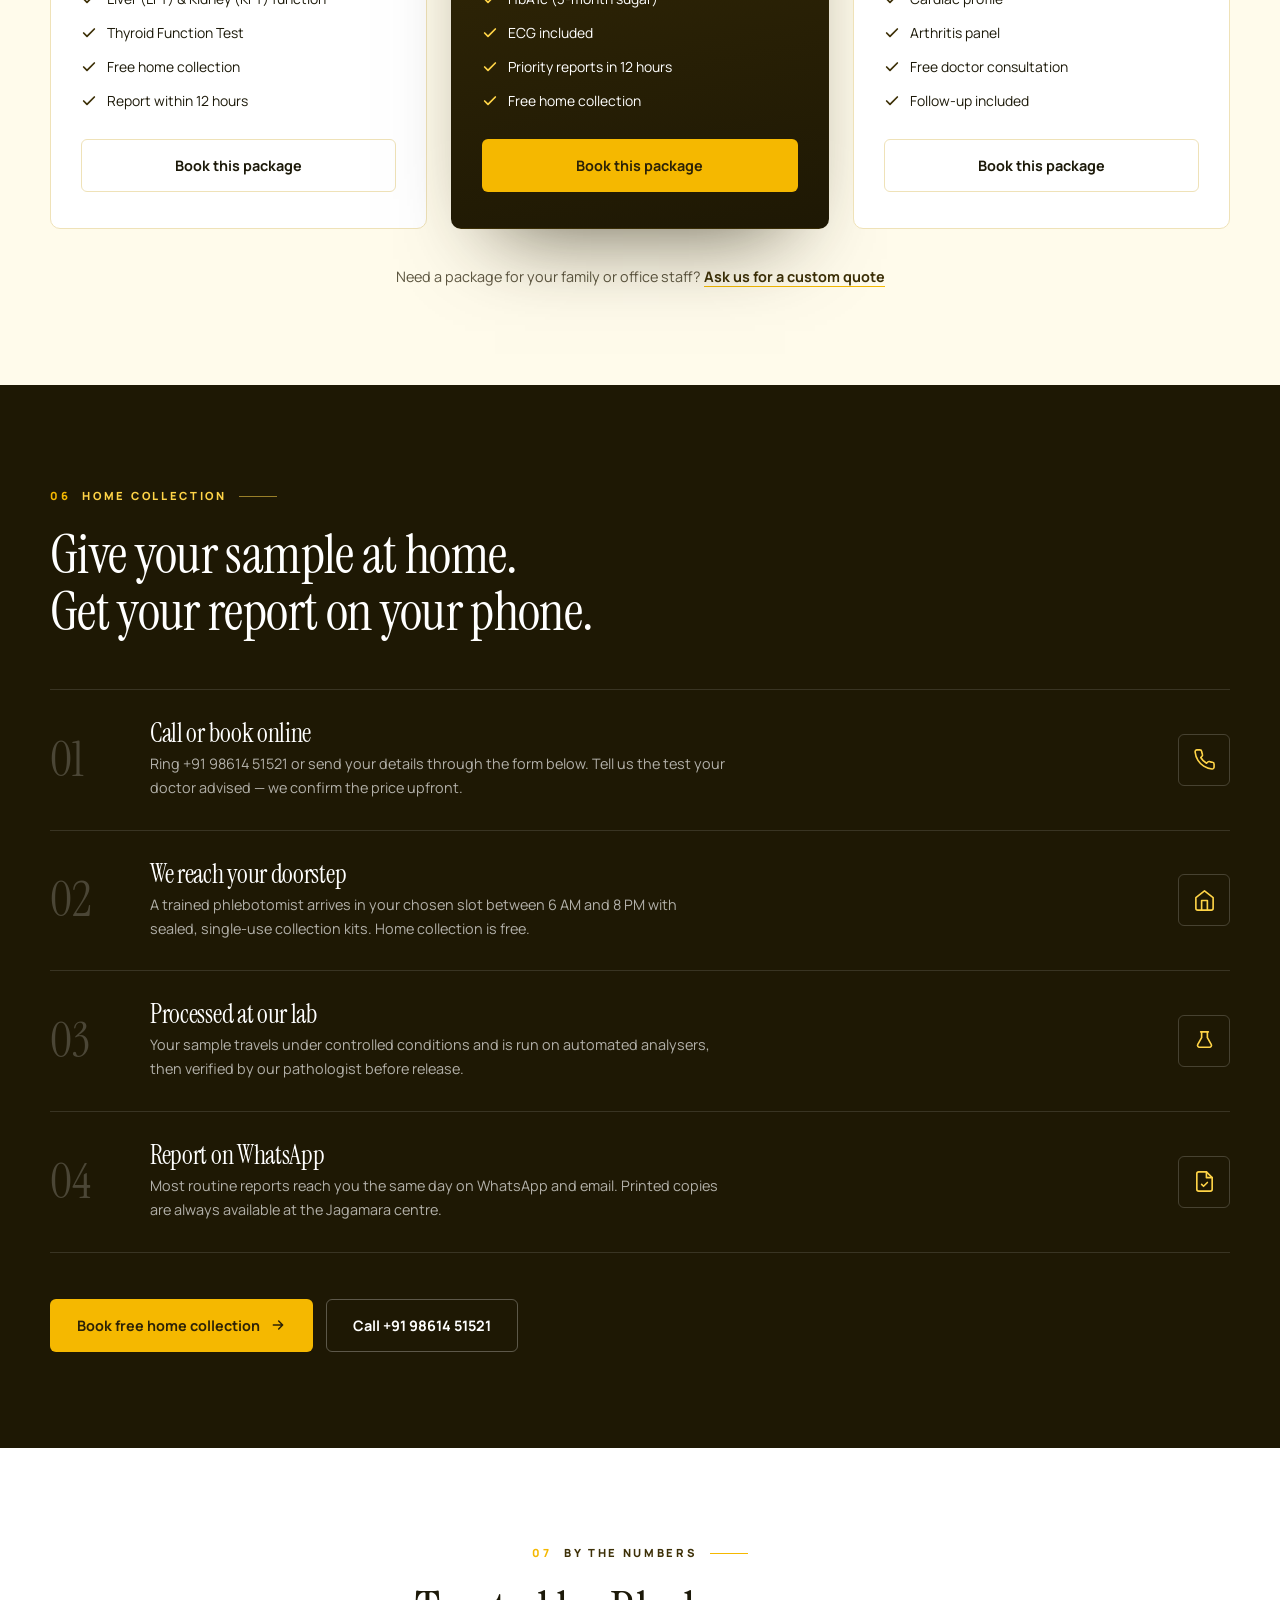
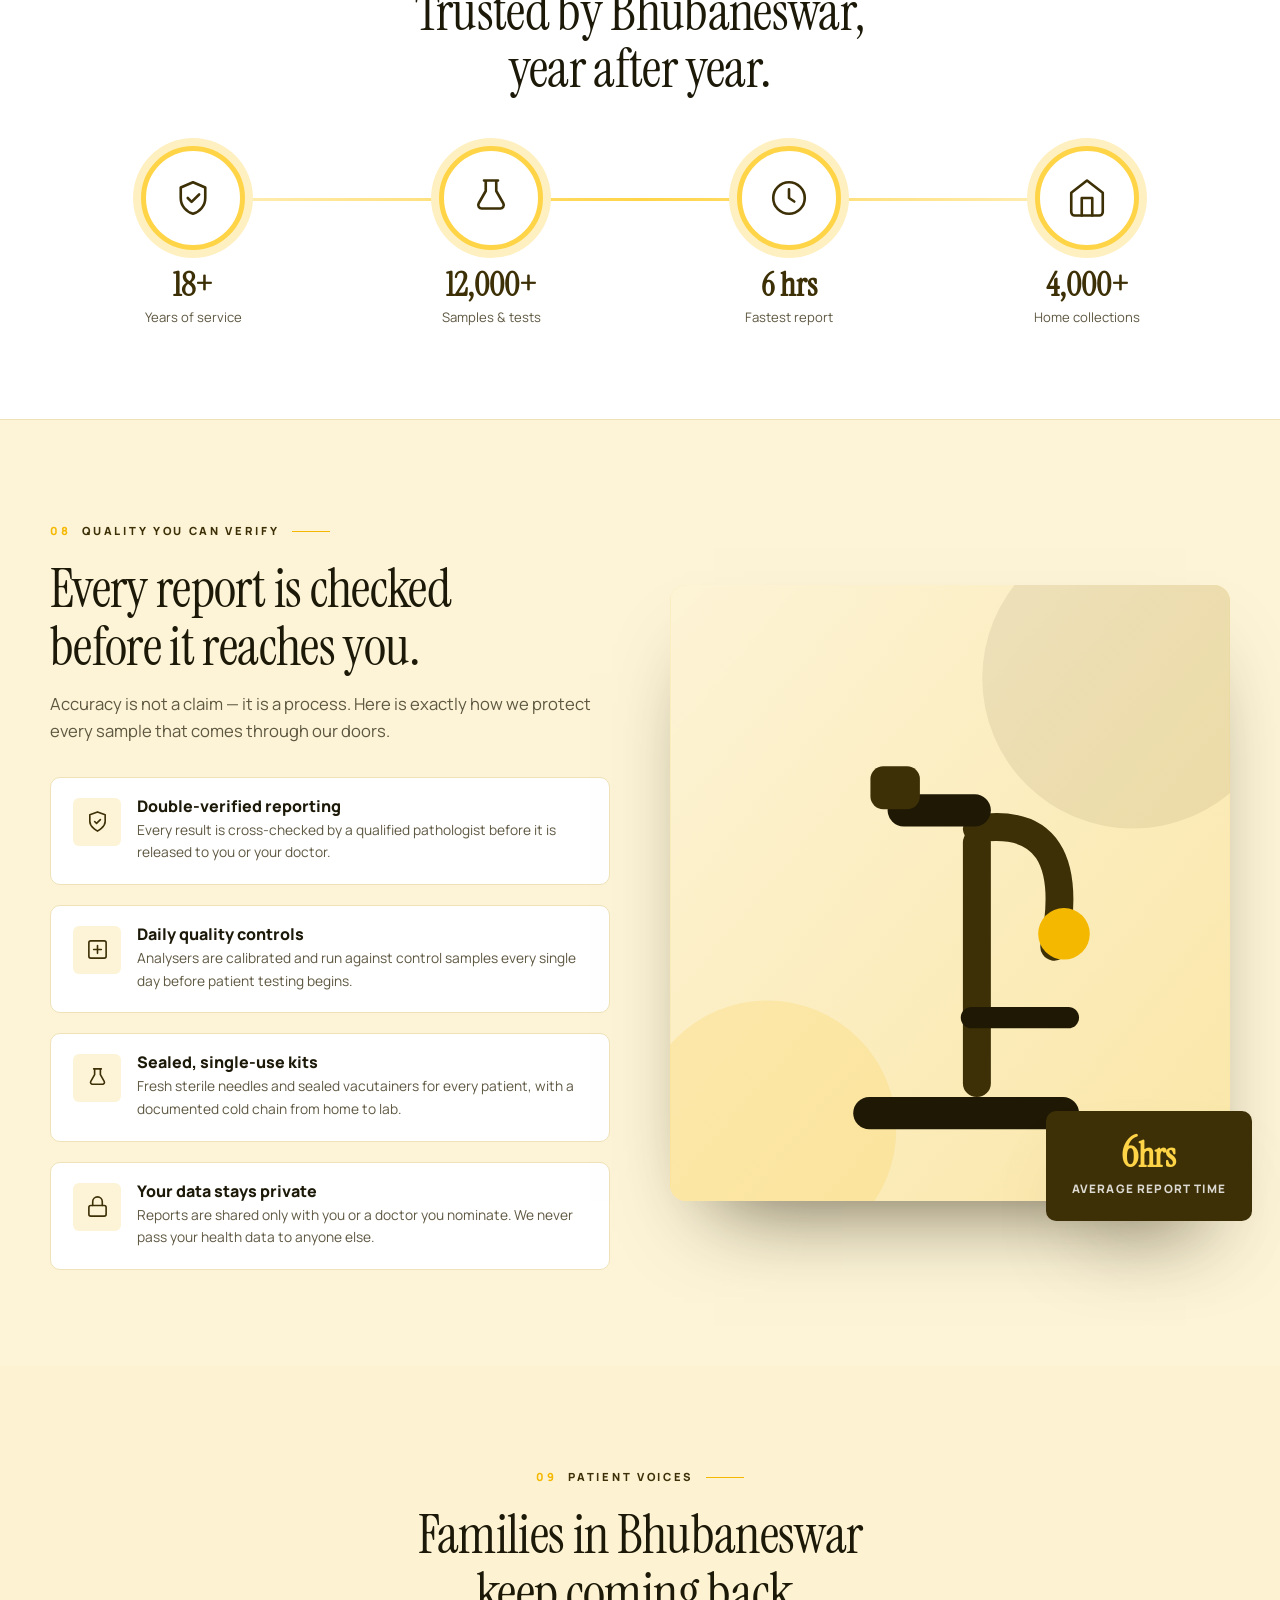
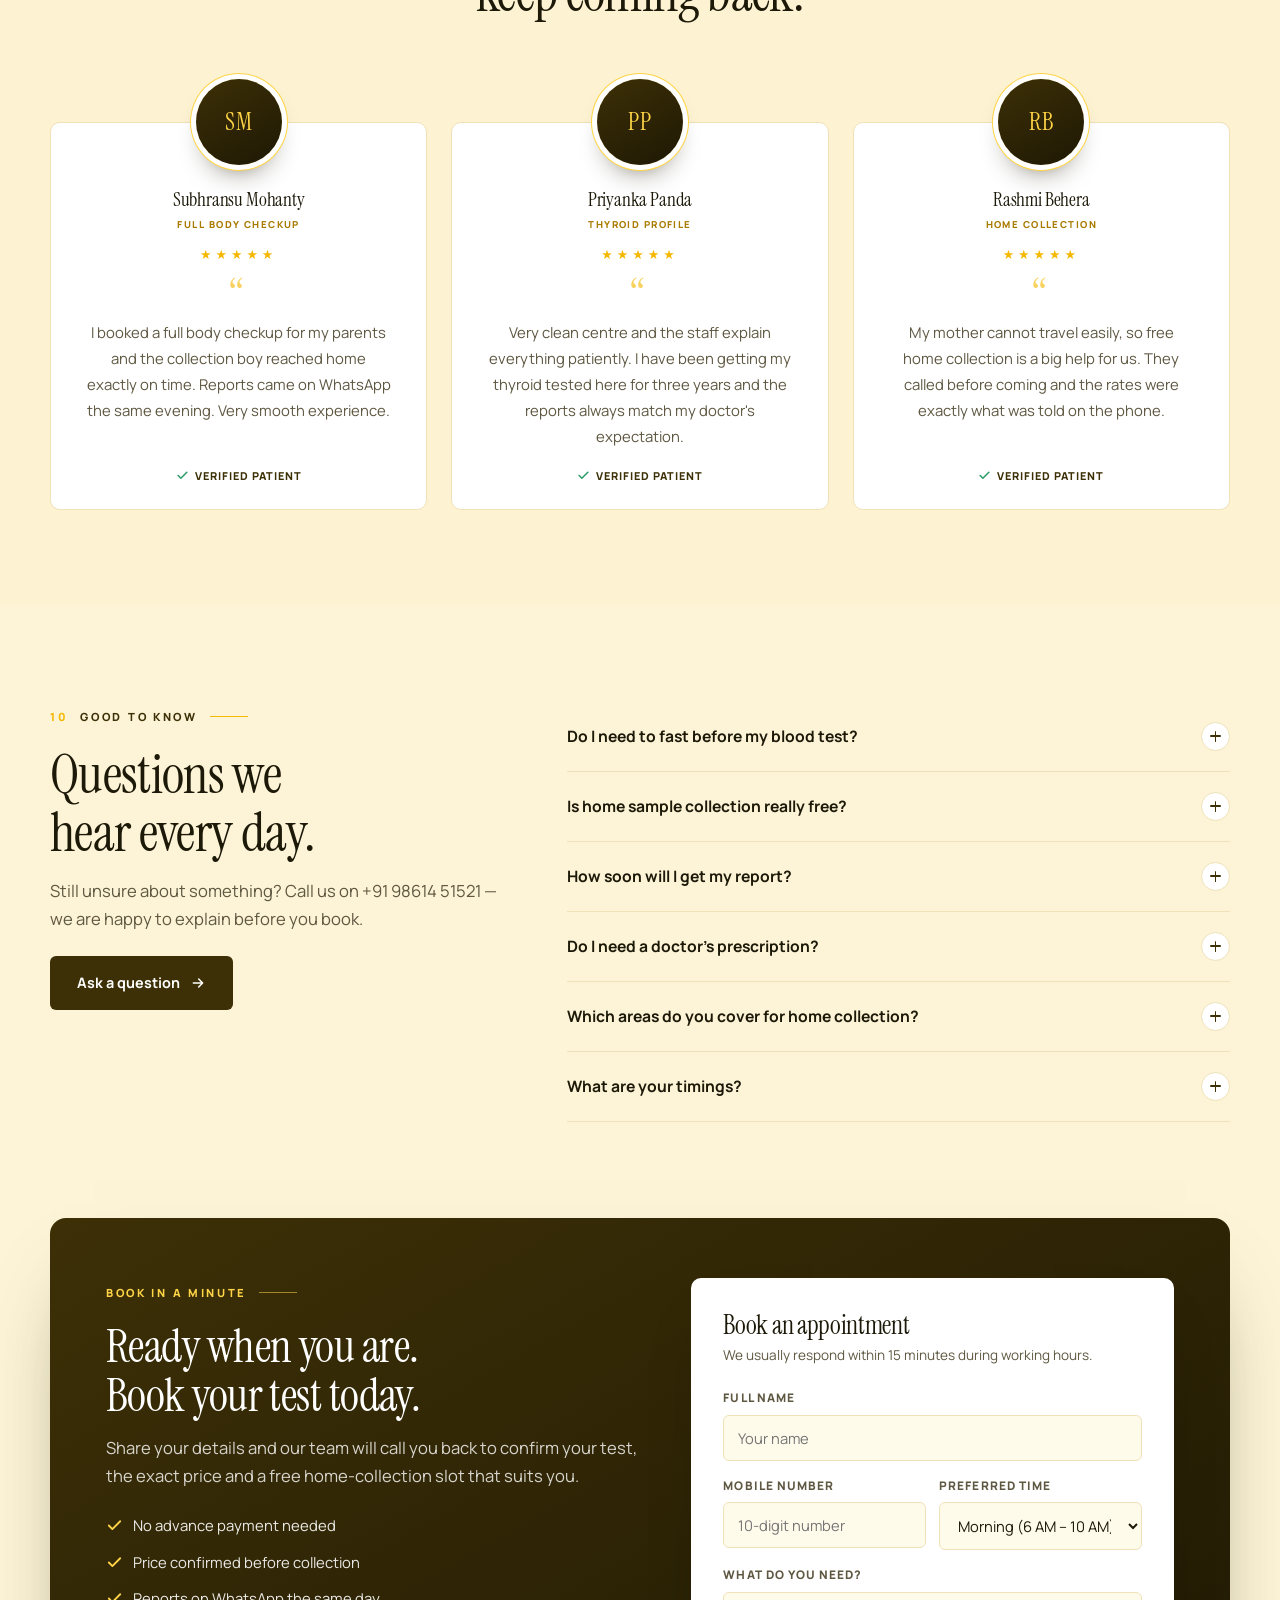
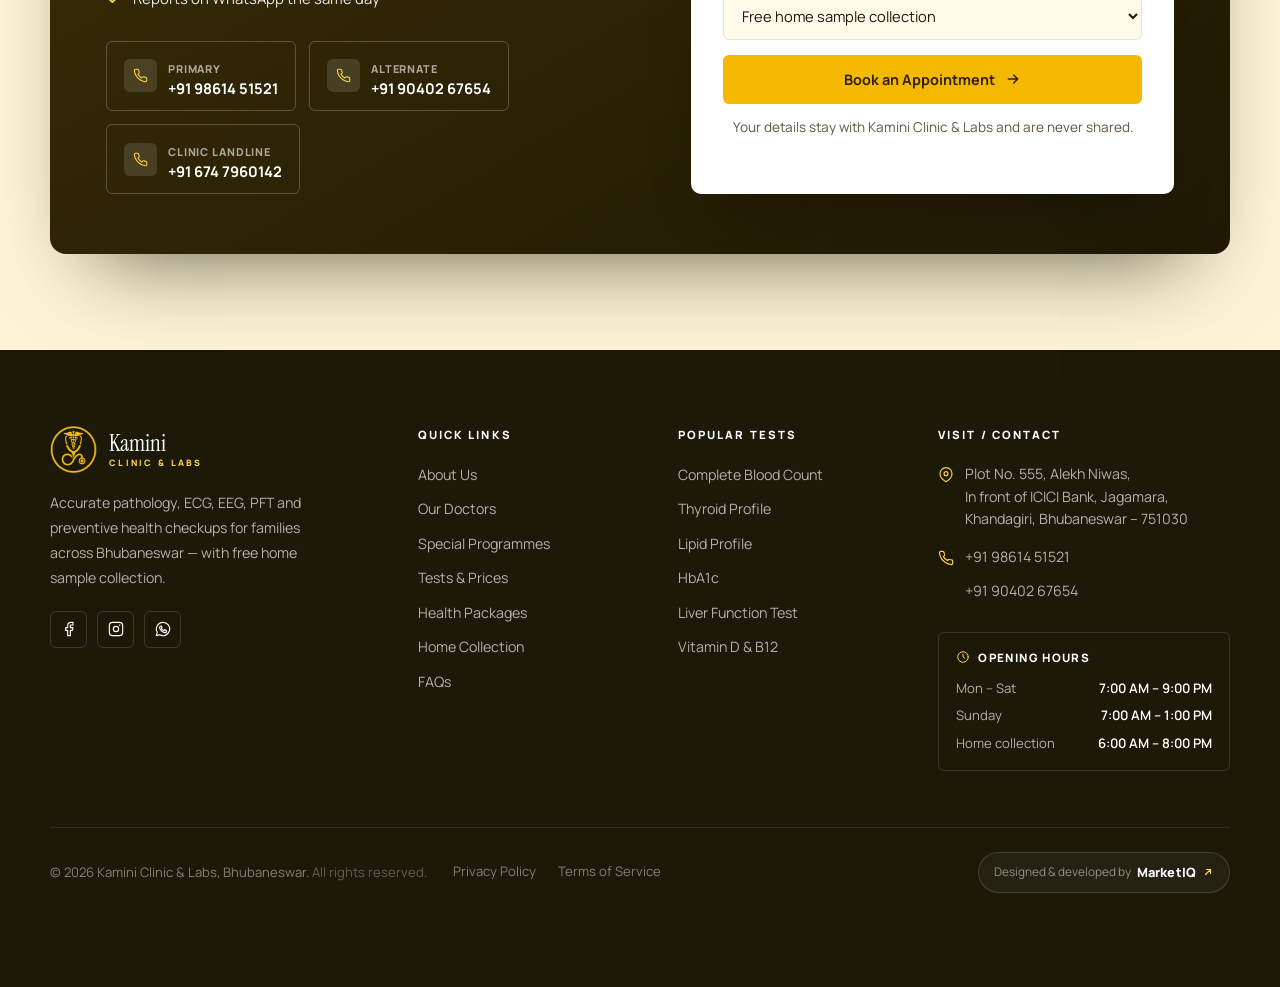
==== commit f3b0550c: "Retheme in the logo's yellow, new logo, doctor hero, offer pop-up and the new roster - Palette moves" ====
--- a/index.html
+++ b/index.html
@@ -5,7 +5,7 @@
 <meta name="viewport" content="width=device-width, initial-scale=1.0">
 <title>Kamini Clinic &amp; Labs — Diagnostic Centre in Jagamara, Bhubaneswar</title>
 <meta name="description" content="Kamini Clinic & Labs, Jagamara, Bhubaneswar. Blood tests, health checkup packages, ECG, EEG, PFT and audiometry, free home sample collection and same-day digital reports. Call 9861451521 / 9040267654.">
-<meta name="theme-color" content="#0d4744">
+<meta name="theme-color" content="#1e1804">
 <meta name="robots" content="index, follow">
 <link rel="canonical" href="https://kaminiclinicandlabs.in/">
 
@@ -17,8 +17,8 @@
 <meta name="twitter:card" content="summary_large_image">
 
 <!-- Icons -->
-<link rel="icon" href="favicon.svg" type="image/svg+xml">
-<link rel="apple-touch-icon" href="favicon.svg">
+<link rel="icon" href="favicon.png" type="image/png">
+<link rel="apple-touch-icon" href="apple-touch-icon.png">
 <link rel="manifest" href="site.webmanifest">
 
 <!-- Fonts -->
@@ -40,19 +40,7 @@
   <div class="wrap">
     <nav>
       <a href="#top" class="brand" aria-label="Kamini Clinic and Labs — home">
-        <svg class="mark" viewBox="0 0 64 64" aria-hidden="true">
-          <rect width="64" height="64" rx="17" fill="#0e3b33" stroke="none"/>
-          <g transform="translate(-2.6 0.6)">
-            <path d="M16.4 11.6 C10.8 16.8 10.4 25.6 15.4 31.6 C17.8 34.4 20.4 35.9 23.4 36.4" fill="none" stroke="#ffffff" stroke-width="3.2" stroke-linecap="round"/>
-            <path d="M30.4 11.6 C36 16.8 36.4 25.6 31.4 31.6 C29 34.4 26.4 35.9 23.4 36.4" fill="none" stroke="#ffffff" stroke-width="3.2" stroke-linecap="round"/>
-            <ellipse cx="18.4" cy="9.6" rx="3.3" ry="2.5" transform="rotate(-35 18.4 9.6)" fill="#ffffff" stroke="none"/>
-            <ellipse cx="28.4" cy="9.6" rx="3.3" ry="2.5" transform="rotate(35 28.4 9.6)" fill="#ffffff" stroke="none"/>
-            <path d="M23.4 36 C23.4 47.5 28.6 54.8 37.4 54.8 C46.6 54.8 51.6 48 51.4 40" fill="none" stroke="#ffffff" stroke-width="4.6" stroke-linecap="round"/>
-            <path d="M51.4 40.6 V35.4" fill="none" stroke="#ffffff" stroke-width="3.2" stroke-linecap="round"/>
-            <circle cx="51.4" cy="27.6" r="8.2" fill="#ffffff" stroke="none"/>
-            <circle cx="51.4" cy="27.6" r="5.1" fill="#e9a227" stroke="none"/>
-          </g>
-        </svg>
+        <img class="mark" src="Images/brand/kamini-mark.png" width="47" height="47" alt="" aria-hidden="true">
         <span class="wm"><b>Kamini</b><span>Clinic &amp; Labs</span></span>
       </a>
 
@@ -86,13 +74,13 @@
 </header>
 
 <!-- ================= HERO =================
-     Full-bleed teal panel, the same ground the four inner mastheads open on.
+     Full-bleed espresso panel, the same ground the four inner mastheads open on.
      The photograph bleeds off the right edge and dissolves into the panel
      through a mask rather than sitting in a floating frame. -->
 <section class="hero" id="top">
   <div class="hphoto" aria-hidden="true">
-    <img id="hpar" src="Images/optimized/hero-lab.jpg" width="1180" height="963"
-         alt="" fetchpriority="high" decoding="async" onerror="kFall(this,'micro')">
+    <img id="hpar" src="Images/optimized/hero-doctor.jpg" width="1180" height="963"
+         alt="" fetchpriority="high" decoding="async" onerror="kFall(this,'lab')">
     <span class="htint"></span>
     <span class="hveil"></span>
   </div>
@@ -326,22 +314,10 @@
       <div class="ptrack" id="ptrack">
 
         <!-- SLIDE 1 — Full body program -->
-        <article class="pslide" style="--sl-bg:#0a3937;--sl-rgb:10,57,55">
-          <div class="ptxt" style="background:linear-gradient(150deg,#0d4744,#072220)">
+        <article class="pslide" style="--sl-bg:#2e2406;--sl-rgb:46,36,6">
+          <div class="ptxt" style="background:linear-gradient(150deg,#3d3007,#1e1804)">
             <span class="plogo">
-              <svg viewBox="0 0 64 64" aria-hidden="true">
-                <rect width="64" height="64" rx="17" fill="#0e3b33" stroke="none"/>
-                <g transform="translate(-2.6 0.6)">
-                  <path d="M16.4 11.6 C10.8 16.8 10.4 25.6 15.4 31.6 C17.8 34.4 20.4 35.9 23.4 36.4" fill="none" stroke="#ffffff" stroke-width="3.2" stroke-linecap="round"/>
-                  <path d="M30.4 11.6 C36 16.8 36.4 25.6 31.4 31.6 C29 34.4 26.4 35.9 23.4 36.4" fill="none" stroke="#ffffff" stroke-width="3.2" stroke-linecap="round"/>
-                  <ellipse cx="18.4" cy="9.6" rx="3.3" ry="2.5" transform="rotate(-35 18.4 9.6)" fill="#ffffff" stroke="none"/>
-                  <ellipse cx="28.4" cy="9.6" rx="3.3" ry="2.5" transform="rotate(35 28.4 9.6)" fill="#ffffff" stroke="none"/>
-                  <path d="M23.4 36 C23.4 47.5 28.6 54.8 37.4 54.8 C46.6 54.8 51.6 48 51.4 40" fill="none" stroke="#ffffff" stroke-width="4.6" stroke-linecap="round"/>
-                  <path d="M51.4 40.6 V35.4" fill="none" stroke="#ffffff" stroke-width="3.2" stroke-linecap="round"/>
-                  <circle cx="51.4" cy="27.6" r="8.2" fill="#ffffff" stroke="none"/>
-                  <circle cx="51.4" cy="27.6" r="5.1" fill="#e9a227" stroke="none"/>
-                </g>
-              </svg>
+              <img src="Images/brand/kamini-mark.png" width="26" height="26" alt="" aria-hidden="true">
               <b>Kamini Sampurna</b>
             </span>
             <h2>Full body checkup<br><em>₹1,499</em>, one visit.</h2>
@@ -367,19 +343,7 @@
         <article class="pslide" style="--sl-bg:#7a5c15;--sl-rgb:122,92,21">
           <div class="ptxt" style="background:linear-gradient(150deg,#8a6a1a,#4a3a0c)">
             <span class="plogo">
-              <svg viewBox="0 0 64 64" aria-hidden="true">
-                <rect width="64" height="64" rx="17" fill="#0e3b33" stroke="none"/>
-                <g transform="translate(-2.6 0.6)">
-                  <path d="M16.4 11.6 C10.8 16.8 10.4 25.6 15.4 31.6 C17.8 34.4 20.4 35.9 23.4 36.4" fill="none" stroke="#ffffff" stroke-width="3.2" stroke-linecap="round"/>
-                  <path d="M30.4 11.6 C36 16.8 36.4 25.6 31.4 31.6 C29 34.4 26.4 35.9 23.4 36.4" fill="none" stroke="#ffffff" stroke-width="3.2" stroke-linecap="round"/>
-                  <ellipse cx="18.4" cy="9.6" rx="3.3" ry="2.5" transform="rotate(-35 18.4 9.6)" fill="#ffffff" stroke="none"/>
-                  <ellipse cx="28.4" cy="9.6" rx="3.3" ry="2.5" transform="rotate(35 28.4 9.6)" fill="#ffffff" stroke="none"/>
-                  <path d="M23.4 36 C23.4 47.5 28.6 54.8 37.4 54.8 C46.6 54.8 51.6 48 51.4 40" fill="none" stroke="#ffffff" stroke-width="4.6" stroke-linecap="round"/>
-                  <path d="M51.4 40.6 V35.4" fill="none" stroke="#ffffff" stroke-width="3.2" stroke-linecap="round"/>
-                  <circle cx="51.4" cy="27.6" r="8.2" fill="#ffffff" stroke="none"/>
-                  <circle cx="51.4" cy="27.6" r="5.1" fill="#e9a227" stroke="none"/>
-                </g>
-              </svg>
+              <img src="Images/brand/kamini-mark.png" width="26" height="26" alt="" aria-hidden="true">
               <b>Diabetes Care Programme</b>
             </span>
             <h2>Expert care.<br>Everyday <em>support</em>.</h2>
@@ -402,22 +366,10 @@
         </article>
 
         <!-- SLIDE 3 — Home collection -->
-        <article class="pslide" style="--sl-bg:#0a3937;--sl-rgb:10,57,55">
-          <div class="ptxt" style="background:linear-gradient(150deg,#0d4744,#072220)">
+        <article class="pslide" style="--sl-bg:#2e2406;--sl-rgb:46,36,6">
+          <div class="ptxt" style="background:linear-gradient(150deg,#3d3007,#1e1804)">
             <span class="plogo">
-              <svg viewBox="0 0 64 64" aria-hidden="true">
-                <rect width="64" height="64" rx="17" fill="#0e3b33" stroke="none"/>
-                <g transform="translate(-2.6 0.6)">
-                  <path d="M16.4 11.6 C10.8 16.8 10.4 25.6 15.4 31.6 C17.8 34.4 20.4 35.9 23.4 36.4" fill="none" stroke="#ffffff" stroke-width="3.2" stroke-linecap="round"/>
-                  <path d="M30.4 11.6 C36 16.8 36.4 25.6 31.4 31.6 C29 34.4 26.4 35.9 23.4 36.4" fill="none" stroke="#ffffff" stroke-width="3.2" stroke-linecap="round"/>
-                  <ellipse cx="18.4" cy="9.6" rx="3.3" ry="2.5" transform="rotate(-35 18.4 9.6)" fill="#ffffff" stroke="none"/>
-                  <ellipse cx="28.4" cy="9.6" rx="3.3" ry="2.5" transform="rotate(35 28.4 9.6)" fill="#ffffff" stroke="none"/>
-                  <path d="M23.4 36 C23.4 47.5 28.6 54.8 37.4 54.8 C46.6 54.8 51.6 48 51.4 40" fill="none" stroke="#ffffff" stroke-width="4.6" stroke-linecap="round"/>
-                  <path d="M51.4 40.6 V35.4" fill="none" stroke="#ffffff" stroke-width="3.2" stroke-linecap="round"/>
-                  <circle cx="51.4" cy="27.6" r="8.2" fill="#ffffff" stroke="none"/>
-                  <circle cx="51.4" cy="27.6" r="5.1" fill="#e9a227" stroke="none"/>
-                </g>
-              </svg>
+              <img src="Images/brand/kamini-mark.png" width="26" height="26" alt="" aria-hidden="true">
               <b>Free Home Collection</b>
             </span>
             <h2>We come to you.<br>At <em>no extra cost</em>.</h2>
@@ -603,8 +555,8 @@
     <div class="shead">
       <div class="l">
         <span class="slabel rv"><i>03</i> Consult a specialist</span>
-        <h2 class="dsp rv d1">Eleven specialists.<br>One neighbourhood clinic.</h2>
-        <p class="lede rv d2">Consultants from SUM, AIIMS, Apollo, SCB and Hi-Tech see patients at our Jagamara centre — nine in a regular evening clinic, two more by arrangement — so a consultation, the test and the report all happen in one place.</p>
+        <h2 class="dsp rv d1">Twelve specialists.<br>One neighbourhood clinic.</h2>
+        <p class="lede rv d2">Consultants from SUM, AIIMS, Apollo, SCB and Hi-Tech see patients at our Jagamara centre, morning to evening, seven days a week — so a consultation, the test and the report all happen in one place.</p>
       </div>
       <a href="doctors.html" class="btn btn-out rv d2">See the weekly OPD board <svg viewBox="0 0 24 24"><path d="M5 12h14M13 6l6 6-6 6"/></svg></a>
     </div>
@@ -671,7 +623,7 @@
           <p class="dq">MBBS, DNB (Medicine)</p>
           <p class="daff">Apollo Hospital &middot; Fellow, Mayo Clinic USA</p>
           <dl class="dwhen">
-            <dt>Days</dt><dd>Mon, Wed, Fri</dd>
+            <dt>Days</dt><dd>Every day <em>except Sun &amp; Mon</em></dd>
             <dt>Time</dt><dd>7.30 – 9.00 PM</dd>
           </dl>
         </div>
@@ -696,10 +648,14 @@
       </article>
 
       <article class="dc rv">
-        <!-- Photograph to follow: the shared illustration stands in until then.
-             Swap the src for the portrait (and add -sq / <picture> as above). -->
+        <!-- Portrait supplied. -->
         <div class="dphoto">
-          <img src="Images/doctor/doctor-placeholder-square.svg" width="1000" height="1000" alt="" loading="lazy" decoding="async">
+          <picture>
+            <source media="(max-width:620px)" srcset="Images/doctors/sachidananda-swain.jpg" width="900" height="675">
+            <img src="Images/doctors/sachidananda-swain-sq.jpg" width="800" height="800"
+                 alt="Dr. Sachidananda Swain, consultant neurologist at Kamini Clinic &amp; Labs"
+                 loading="lazy" decoding="async" onerror="kFall(this,'lab')">
+          </picture>
         </div>
         <div class="dbody">
           <span class="dtag"><svg viewBox="0 0 24 24" aria-hidden="true"><path d="M12 3.5c-3 0-4.5 2-4.5 4 0 1-1 1.4-1 3s1 2 1 3.2c0 2.3 2 4.3 4.5 4.3s4.5-2 4.5-4.3c0-1.2 1-1.6 1-3.2s-1-2-1-3c0-2-1.5-4-4.5-4z"/><path d="M12 3.5v14M9 8.5h6M9.5 13h5"/></svg>Neurology</span>
@@ -707,8 +663,8 @@
           <p class="dq">MBBS, MD, DM (Neuro Medicine)</p>
           <p class="daff">AIIMS Bhubaneswar &middot; SCB Cuttack</p>
           <dl class="dwhen">
-            <dt>Days</dt><dd>Mon, Wed, Fri</dd>
-            <dt>Time</dt><dd>6.00 – 7.30 PM</dd>
+            <dt>Days</dt><dd>Mon – Fri</dd>
+            <dt>Time</dt><dd>8.30 AM – 6.00 PM</dd>
           </dl>
         </div>
       </article>
@@ -765,26 +721,8 @@
           <p class="dq">MD Pulmonary Medicine</p>
           <p class="daff">Asst. Professor, Hi-Tech Medical College</p>
           <dl class="dwhen">
-            <dt>Days</dt><dd>Every day <em>on call</em></dd>
+            <dt>Days</dt><dd>Tue, Thu, Sat</dd>
             <dt>Time</dt><dd>6.00 – 7.00 PM</dd>
-          </dl>
-        </div>
-      </article>
-
-      <article class="dc rv">
-        <!-- Photograph to follow: the shared illustration stands in until then.
-             Swap the src for the portrait (and add -sq / <picture> as above). -->
-        <div class="dphoto">
-          <img src="Images/doctor/doctor-placeholder-square.svg" width="1000" height="1000" alt="" loading="lazy" decoding="async">
-        </div>
-        <div class="dbody">
-          <span class="dtag"><svg viewBox="0 0 24 24" aria-hidden="true"><path d="M7 4.5a2.2 2.2 0 0 0-3 3L16.5 20a2.2 2.2 0 0 0 3-3z"/><path d="M5.5 3a2 2 0 1 0-2 2M20.5 21a2 2 0 1 0 2-2"/></svg>Orthopaedics</span>
-          <h3>Dr. Pratik Mohapatra</h3>
-          <p class="dq">MD (Orthopaedics)</p>
-          <p class="daff">SUM Hospital-2, Bhubaneswar</p>
-          <dl class="dwhen">
-            <dt>Days</dt><dd>Every day <em>morning &amp; evening</em></dd>
-            <dt>Time</dt><dd>8.00 – 9.00 AM &middot; 6.30 PM</dd>
           </dl>
         </div>
       </article>
@@ -804,7 +742,52 @@
           <h3>Dr. Suyash Bajoria</h3>
           <p class="dq">MBBS, MS, MCh (Gold Medal)</p>
           <p class="daff">Consultant Urologist, SUM Hospital</p>
-          <p class="dappt"><svg viewBox="0 0 24 24" aria-hidden="true"><rect x="3" y="4.5" width="18" height="17" rx="2.5"/><path d="M8 2v4M16 2v4M3 10h18"/></svg>By appointment</p>
+          <dl class="dwhen">
+            <dt>Days</dt><dd>Tue, Thu, Sat</dd>
+            <dt>Time</dt><dd>Call for timing</dd>
+          </dl>
+        </div>
+      </article>
+
+      <article class="dc rv d2">
+        <!-- Portrait supplied. -->
+        <div class="dphoto">
+          <picture>
+            <source media="(max-width:620px)" srcset="Images/doctors/umesh-chaudhury.jpg" width="900" height="675">
+            <img src="Images/doctors/umesh-chaudhury-sq.jpg" width="800" height="800"
+                 alt="Dr. Umesh Chaudhury, general physician at Kamini Clinic &amp; Labs"
+                 loading="lazy" decoding="async" onerror="kFall(this,'lab')">
+          </picture>
+        </div>
+        <div class="dbody">
+          <span class="dtag"><svg viewBox="0 0 24 24" aria-hidden="true"><path d="M12 3l7 3v6c0 4.4-3 7.9-7 9-4-1.1-7-4.6-7-9V6z"/><path d="M12 9v6M9 12h6"/></svg>General Medicine</span>
+          <h3>Dr. Umesh Chaudhury</h3>
+          <p class="dq">M.B.B.S.</p>
+          <p class="daff">Ex-Medical Superintendent, T.B. &amp; I.D. Hospital, Puri</p>
+          <dl class="dwhen">
+            <dt>Days</dt><dd>Every day <em>morning &amp; evening</em></dd>
+            <dt>Time</dt><dd>10 AM – 12 PM &middot; 5 – 7.30 PM</dd>
+          </dl>
+        </div>
+      </article>
+
+      <article class="dc rv d1">
+        <!-- Portrait supplied. -->
+        <div class="dphoto">
+          <picture>
+            <source media="(max-width:620px)" srcset="Images/doctors/sourav-mishra.jpg" width="900" height="675">
+            <img src="Images/doctors/sourav-mishra-sq.jpg" width="800" height="800"
+                 alt="Dr. Sourav Mishra, consultant at Kamini Clinic &amp; Labs"
+                 loading="lazy" decoding="async" onerror="kFall(this,'lab')">
+          </picture>
+        </div>
+        <div class="dbody">
+          <span class="dtag"><svg viewBox="0 0 24 24" aria-hidden="true"><path d="M5 3v5a5 5 0 0 0 10 0V3"/><path d="M10 13v3a4 4 0 0 0 8 0v-3"/><circle cx="18" cy="11" r="2"/></svg>Consultant</span>
+          <h3>Dr. Sourav Mishra</h3>
+          <dl class="dwhen">
+            <dt>Days</dt><dd>Mon – Fri</dd>
+            <dt>Time</dt><dd>From 8.30 AM</dd>
+          </dl>
         </div>
       </article>
 
@@ -815,11 +798,13 @@
           <img src="Images/doctor/doctor-placeholder-square.svg" width="1000" height="1000" alt="" loading="lazy" decoding="async">
         </div>
         <div class="dbody">
-          <span class="dtag"><svg viewBox="0 0 24 24" aria-hidden="true"><path d="M12 3l7 3v6c0 4.4-3 7.9-7 9-4-1.1-7-4.6-7-9V6z"/><path d="M12 9v6M9 12h6"/></svg>General Medicine</span>
-          <h3>Dr. Umesh Chaudhury</h3>
-          <p class="dq">M.B.B.S.</p>
-          <p class="daff">Ex-Medical Superintendent, T.B. &amp; I.D. Hospital, Puri</p>
-          <p class="dappt"><svg viewBox="0 0 24 24" aria-hidden="true"><rect x="3" y="4.5" width="18" height="17" rx="2.5"/><path d="M8 2v4M16 2v4M3 10h18"/></svg>By appointment</p>
+          <span class="dtag"><svg viewBox="0 0 24 24" aria-hidden="true"><path d="M9.5 21v-3H7a2 2 0 0 1-2-2v-3l-2-1 2-3.5A7 7 0 0 1 19 9c0 2.4-1 4.2-2.5 5.4V21"/><path d="M11 9.5a2 2 0 1 1 2 2v1"/></svg>Psychiatry</span>
+          <h3>Dr. A. A. Choudhary</h3>
+          <p class="dq">MBBS, MD (Psychiatry)</p>
+          <dl class="dwhen">
+            <dt>Days</dt><dd>Every day <em>except Sun</em></dd>
+            <dt>Time</dt><dd>Call for timing</dd>
+          </dl>
         </div>
       </article>
 
@@ -1297,18 +1282,7 @@
     <div class="fgrid2">
       <div class="fbrand">
         <a href="#top" class="brand">
-          <svg class="mark" viewBox="0 0 64 64" aria-hidden="true">
-            <g transform="translate(-2.6 0.6)">
-              <path d="M16.4 11.6 C10.8 16.8 10.4 25.6 15.4 31.6 C17.8 34.4 20.4 35.9 23.4 36.4" fill="none" stroke="#faf7f2" stroke-width="3.2" stroke-linecap="round"/>
-              <path d="M30.4 11.6 C36 16.8 36.4 25.6 31.4 31.6 C29 34.4 26.4 35.9 23.4 36.4" fill="none" stroke="#faf7f2" stroke-width="3.2" stroke-linecap="round"/>
-              <ellipse cx="18.4" cy="9.6" rx="3.3" ry="2.5" transform="rotate(-35 18.4 9.6)" fill="#faf7f2" stroke="none"/>
-              <ellipse cx="28.4" cy="9.6" rx="3.3" ry="2.5" transform="rotate(35 28.4 9.6)" fill="#faf7f2" stroke="none"/>
-              <path d="M23.4 36 C23.4 47.5 28.6 54.8 37.4 54.8 C46.6 54.8 51.6 48 51.4 40" fill="none" stroke="#faf7f2" stroke-width="4.6" stroke-linecap="round"/>
-              <path d="M51.4 40.6 V35.4" fill="none" stroke="#faf7f2" stroke-width="3.2" stroke-linecap="round"/>
-              <circle cx="51.4" cy="27.6" r="8.2" fill="#faf7f2" stroke="none"/>
-              <circle cx="51.4" cy="27.6" r="5.1" fill="#e9a227" stroke="none"/>
-            </g>
-          </svg>
+          <img class="mark" src="Images/brand/kamini-mark.png" width="47" height="47" alt="" aria-hidden="true">
           <span class="wm"><b>Kamini</b><span>Clinic &amp; Labs</span></span>
         </a>
         <p class="fabout">Accurate pathology, ECG, EEG, PFT and preventive health checkups for families across Bhubaneswar — with free home sample collection.</p>
@@ -1378,15 +1352,23 @@
   <div class="ap-card">
     <button type="button" class="ap-x" id="apClose" aria-label="Close"><svg viewBox="0 0 24 24"><path d="M6 6l12 12M18 6L6 18"/></svg></button>
 
+    <!-- The side panel carries the current offer poster. On a desktop it
+         fills the panel; on a phone it shrinks to a thumbnail in the heading
+         band, and a tap opens it full size (appointment.js). To change the
+         offer, swap Images/promo/kamini-offer.jpg and the alt/caption text. -->
     <aside class="ap-side">
-      <span class="slabel on-dark">Book an appointment</span>
-      <h2 id="apT" tabindex="-1" autofocus>How can we help you today?</h2>
-      <p id="apD">Tell us what you need and leave your number. Our team will call you back to fix a time that suits you.</p>
-      <ul class="bpts">
-        <li><svg viewBox="0 0 24 24"><path d="M20 6L9 17l-5-5"/></svg>No advance payment needed</li>
-        <li><svg viewBox="0 0 24 24"><path d="M20 6L9 17l-5-5"/></svg>Free home sample collection</li>
-        <li><svg viewBox="0 0 24 24"><path d="M20 6L9 17l-5-5"/></svg>Reports on WhatsApp the same day</li>
-      </ul>
+      <h2 id="apT" class="sr" tabindex="-1" autofocus>Book an appointment — how can we help you today?</h2>
+      <p id="apD" class="sr">Tell us what you need and leave your number. Our team will call you back to fix a time that suits you.</p>
+      <button type="button" class="ap-offer" id="apOffer" aria-expanded="false" aria-controls="apOfferImg">
+        <img id="apOfferImg" src="Images/promo/kamini-offer.jpg" width="720" height="1002" loading="lazy" decoding="async"
+             alt="Up to 20% off medicines and blood testing at Kamini Medicines &amp; Clinic, on purchases of Rs 1,000 and above">
+        <span class="ap-offer-txt">
+          <span class="slabel on-dark">Special offer</span>
+          <b>Up to 20% off</b>
+          <small>Medicines &amp; blood tests, on ₹1,000 and above</small>
+          <em class="ap-offer-tap">Tap to view offer</em>
+        </span>
+      </button>
       <div class="bcall">
         <a href="tel:+919861451521"><span class="ic"><svg viewBox="0 0 24 24"><path d="M22 16.9v3a2 2 0 0 1-2.2 2 19.8 19.8 0 0 1-8.6-3 19.5 19.5 0 0 1-6-6 19.8 19.8 0 0 1-3-8.7A2 2 0 0 1 4.1 2h3a2 2 0 0 1 2 1.7c.1 1 .4 1.9.7 2.8a2 2 0 0 1-.4 2.1L8.1 9.9a16 16 0 0 0 6 6l1.3-1.3a2 2 0 0 1 2.1-.4c.9.3 1.8.6 2.8.7a2 2 0 0 1 1.7 2z"/></svg></span><span><small>Rather talk now?</small><b>+91 98614 51521</b></span></a>
       </div>
--- a/assets/css/style.css
+++ b/assets/css/style.css
@@ -1,20 +1,23 @@
 /* ==========================================================
    KAMINI CLINIC & LABS — premium diagnostics
-   Palette: deep petrol teal + brass gold + ivory
+   Palette: logo yellow (#f5b800) + deep espresso + cream.
+   The custom properties keep their old names (--teal, --gold…) so
+   nothing else had to change: --teal* is now the espresso family
+   and the pale yellows, --gold* the logo yellow.
    Type: Instrument Serif (display) + Manrope (UI)
 ========================================================== */
 :root{
-  --ink:#0b1a19; --teal:#0d4744; --teal-2:#0a3937; --teal-900:#072220;
-  --teal-50:#eef5f2; --teal-100:#d8ebe5; --teal-200:#bcdcd3;
-  --gold:#c9a24b; --gold-2:#ab8639; --gold-soft:#e3c67f; --gold-pale:#f5ecd6;
-  --ivory:#fbf9f4; --ivory-2:#f4f0e6; --paper:#fff;
-  --grey:#55635f; --grey-2:#8a9591; --line:#e4dfd2; --line-2:#efebe0;
+  --ink:#1c1909; --teal:#3d3007; --teal-2:#2e2406; --teal-900:#1e1804;
+  --teal-50:#fdf4d7; --teal-100:#fae6a6; --teal-200:#f3d67c;
+  --gold:#f5b800; --gold-2:#a87b00; --gold-soft:#ffd447; --gold-pale:#fff0c2;
+  --ivory:#fffbeb; --ivory-2:#fdf3d3; --paper:#fff;
+  --grey:#5e5741; --grey-2:#948a6c; --line:#efe2b8; --line-2:#f7eccb;
   --red:#b4442f;
   --r:6px; --r-lg:10px; --r-xl:16px;
   --ease:cubic-bezier(.22,.61,.36,1);
   --spring:cubic-bezier(.34,1.56,.64,1);
-  --sh:0 24px 50px -30px rgba(7,34,32,.55);
-  --sh-lg:0 44px 84px -44px rgba(7,34,32,.7);
+  --sh:0 24px 50px -30px rgba(30,24,4,.55);
+  --sh-lg:0 44px 84px -44px rgba(30,24,4,.7);
   /* page measure and side gutter; both step up on a large display below */
   --wrap:1240px; --gutter:30px;
 }
@@ -43,7 +46,7 @@
 .slabel i{font-style:normal;color:var(--gold)}
 .slabel::after{content:"";width:38px;height:1px;background:var(--gold)}
 .slabel.on-dark{color:var(--gold-soft)}
-.slabel.on-dark::after{background:rgba(227,198,127,.55)}
+.slabel.on-dark::after{background:rgba(255,212,71,.55)}
 .dsp{font-size:clamp(1.72rem,5.4vw,3.4rem)}
 .lede{color:var(--grey);font-size:1.04rem;max-width:58ch}
 .shead{display:flex;justify-content:space-between;align-items:flex-end;gap:36px;margin-bottom:48px;flex-wrap:wrap}
@@ -73,8 +76,8 @@
 #prog{position:fixed;top:0;left:0;height:2px;width:0;background:linear-gradient(90deg,var(--gold),var(--gold-soft));z-index:300;transition:width .1s linear}
 
 /* ================= NAV ================= */
-#nav{position:sticky;top:0;z-index:150;background:rgba(251,249,244,.92);backdrop-filter:blur(18px) saturate(1.5);border-bottom:1px solid transparent;transition:.4s var(--ease)}
-#nav.stuck{border-bottom-color:var(--line);box-shadow:0 10px 40px -32px rgba(7,34,32,.9)}
+#nav{position:sticky;top:0;z-index:150;background:rgba(255,251,235,.92);backdrop-filter:blur(18px) saturate(1.5);border-bottom:1px solid transparent;transition:.4s var(--ease)}
+#nav.stuck{border-bottom-color:var(--line);box-shadow:0 10px 40px -32px rgba(30,24,4,.9)}
 /* Brand, then the links anchored to it, and the actions pushed to the far
    right. Space-between used to leave the six links adrift in the middle of
    a 130px void once the phone block dropped out at 1280. */
@@ -105,7 +108,7 @@
    A gold chip rather than another word, so it reads before it is read. */
 .nbadge{font-style:normal;font-size:.56rem;font-weight:800;letter-spacing:.1em;text-transform:uppercase;
   color:#2c2206;background:var(--gold);border-radius:100px;padding:3px 7px;line-height:1;
-  box-shadow:0 2px 8px -3px rgba(201,162,75,.9);transition:.3s var(--ease)}
+  box-shadow:0 2px 8px -3px rgba(245,184,0,.9);transition:.3s var(--ease)}
 .nlinks a:hover .nbadge{background:var(--teal);color:#fff;box-shadow:none}
 
 /* Current page. The rule grows from the centre so a page change reads as one
@@ -131,7 +134,7 @@
 .ncall:hover{background:var(--teal-50)}
 .ncall .ic{width:34px;height:34px;border:1px solid var(--line);border-radius:9px;display:grid;
   place-items:center;color:var(--teal);background:var(--paper);transition:.28s var(--ease)}
-.ncall:hover .ic{border-color:var(--teal-200);box-shadow:0 4px 14px -8px rgba(7,34,32,.6)}
+.ncall:hover .ic{border-color:var(--teal-200);box-shadow:0 4px 14px -8px rgba(30,24,4,.6)}
 .ncall .ic svg{width:15px;height:15px}
 .ncall b{font-size:.84rem;font-weight:800;display:block;line-height:1.25;color:var(--ink)}
 .ncall small{font-size:.63rem;color:var(--grey-2);letter-spacing:.13em;text-transform:uppercase;
@@ -150,7 +153,7 @@
 .burger.on span:nth-child(2){opacity:0}
 .burger.on span:nth-child(3){transform:translateY(-6.8px) rotate(-45deg)}
 /* ================= HERO =================
-   A full-bleed teal panel — the same #072220 ground the four inner mastheads
+   A full-bleed teal panel — the same #1e1804 ground the four inner mastheads
    open on — with the photograph bleeding off the right edge and dissolving
    into it through a mask, rather than sitting in a floating rounded frame. */
 .hero{position:relative;background:var(--teal-900);color:#fff;padding:44px 0 26px;overflow:hidden;isolation:isolate}
@@ -161,13 +164,13 @@
   filter:brightness(.94) contrast(1.08) saturate(1);will-change:transform}
 /* pulls a white clinical photo onto the brand's teal. Kept light — at .7 it
    stripped the skin tones and the frame read as flat grey-green. */
-.htint{position:absolute;inset:0;background:linear-gradient(200deg,#0d4744,#072220);
+.htint{position:absolute;inset:0;background:linear-gradient(200deg,#3d3007,#1e1804);
   mix-blend-mode:color;opacity:.38}
 /* the dissolve: hard teal at the left seam, clear through the subject, and a
    soft close at the top and bottom so the photo never shows a cut edge */
 .hveil{position:absolute;inset:0;background:
-  linear-gradient(90deg,#072220 0%,rgba(7,34,32,.96) 14%,rgba(7,34,32,.42) 32%,rgba(7,34,32,.04) 56%,rgba(7,34,32,.3) 100%),
-  linear-gradient(180deg,rgba(7,34,32,.62) 0%,transparent 20%,transparent 58%,rgba(7,34,32,.88) 100%)}
+  linear-gradient(90deg,#1e1804 0%,rgba(30,24,4,.96) 14%,rgba(30,24,4,.42) 32%,rgba(30,24,4,.04) 56%,rgba(30,24,4,.3) 100%),
+  linear-gradient(180deg,rgba(30,24,4,.62) 0%,transparent 20%,transparent 58%,rgba(30,24,4,.88) 100%)}
 
 .hero .wrap{position:relative;z-index:2}
 .hgrid{display:grid;grid-template-columns:minmax(0,1.06fr) minmax(0,.94fr);gap:40px;align-items:center}
@@ -175,8 +178,8 @@
 .hcopy{max-width:var(--hcopy,620px);padding:0}
 
 /* ---------- badge ---------- */
-.hbadge{display:inline-flex;align-items:center;gap:10px;border:1px solid rgba(227,198,127,.4);
-  background:rgba(201,162,75,.14);padding:8px 17px;border-radius:100px;font-size:.72rem;font-weight:800;
+.hbadge{display:inline-flex;align-items:center;gap:10px;border:1px solid rgba(255,212,71,.4);
+  background:rgba(245,184,0,.14);padding:8px 17px;border-radius:100px;font-size:.72rem;font-weight:800;
   letter-spacing:.06em;color:var(--gold-soft)}
 .hbadge .pulse{width:7px;height:7px;border-radius:50%;background:var(--gold);position:relative;flex:none}
 .hbadge .pulse::after{content:"";position:absolute;inset:0;border-radius:50%;background:var(--gold);
@@ -205,7 +208,7 @@
 /* ---------- search ---------- */
 .tsearch{margin-top:26px;display:flex;gap:8px;background:var(--paper);border:1.5px solid transparent;
   border-radius:13px;padding:8px;max-width:545px;box-shadow:0 26px 52px -34px rgba(0,0,0,.9);transition:.3s var(--ease)}
-.tsearch:focus-within{border-color:var(--gold);box-shadow:0 0 0 4px rgba(201,162,75,.2),0 26px 52px -34px rgba(0,0,0,.9)}
+.tsearch:focus-within{border-color:var(--gold);box-shadow:0 0 0 4px rgba(245,184,0,.2),0 26px 52px -34px rgba(0,0,0,.9)}
 .tsearch .fi{flex:1;display:flex;align-items:center;gap:10px;padding-left:13px;min-width:0}
 .tsearch .fi svg{width:18px;height:18px;color:var(--grey-2);flex-shrink:0}
 .tsearch input{flex:1;border:none;outline:none;font-size:.93rem;font-weight:500;color:var(--ink);
@@ -217,7 +220,7 @@
 .chips b{font-size:.68rem;color:rgba(255,255,255,.5);font-weight:800;letter-spacing:.16em;text-transform:uppercase}
 .chips a{font-size:.79rem;font-weight:700;color:rgba(255,255,255,.86);border:1px solid rgba(255,255,255,.22);
   background:rgba(255,255,255,.05);padding:6px 14px;border-radius:100px;transition:.25s var(--ease)}
-.chips a:hover{border-color:var(--gold-soft);background:rgba(201,162,75,.2);color:#fff}
+.chips a:hover{border-color:var(--gold-soft);background:rgba(245,184,0,.2);color:#fff}
 
 /* ---------- stats ---------- */
 .hstats{display:grid;grid-template-columns:repeat(4,minmax(0,1fr));margin-top:30px;
@@ -245,12 +248,12 @@
 @keyframes fl{0%,100%{transform:translateY(0)}50%{transform:translateY(-10px)}}
 /* ---------- the closing feature bar ---------- */
 .hfeat{list-style:none;display:grid;grid-template-columns:repeat(4,minmax(0,1fr));margin-top:26px;
-  border:1px solid rgba(255,255,255,.15);border-radius:var(--r-lg);background:rgba(7,34,32,.62);
+  border:1px solid rgba(255,255,255,.15);border-radius:var(--r-lg);background:rgba(30,24,4,.62);
   backdrop-filter:blur(14px) saturate(1.3);overflow:hidden}
 .hfeat li{display:flex;align-items:center;gap:13px;padding:16px 20px;
   border-left:1px solid rgba(255,255,255,.12)}
 .hfeat li:first-child{border-left:0}
-.hfeat .ic{flex:none;width:38px;height:38px;border-radius:50%;background:rgba(201,162,75,.15);
+.hfeat .ic{flex:none;width:38px;height:38px;border-radius:50%;background:rgba(245,184,0,.15);
   color:var(--gold-soft);display:grid;place-items:center}
 .hfeat .ic svg{width:18px;height:18px}
 .hfeat b{display:block;font-size:.83rem;font-weight:800;line-height:1.35;color:#fff}
@@ -259,7 +262,7 @@
 /* ================= CHAPTER RAIL =================
    The home page's copy of the inner pages' rail (main.js drives them all
    through #chap), on the teal band so it runs on from the hero. */
-.hm-chap{position:sticky;top:69px;z-index:120;background:rgba(7,34,32,.95);
+.hm-chap{position:sticky;top:69px;z-index:120;background:rgba(30,24,4,.95);
   backdrop-filter:blur(16px) saturate(1.4);border-bottom:1px solid rgba(255,255,255,.09)}
 .hm-chap .wrap{display:flex;align-items:stretch;height:56px;overflow-x:auto;scrollbar-width:none;
   -ms-overflow-style:none;scroll-behavior:smooth}
@@ -292,9 +295,9 @@
 /* horizontal blend into the text panel — stepped stops keep the fade even, no muddy midpoint */
 .pslide .pimg::before{content:"";position:absolute;inset:0;z-index:2;pointer-events:none;background:linear-gradient(90deg,rgb(var(--sl-rgb)) 0%,rgba(var(--sl-rgb),.97) 12%,rgba(var(--sl-rgb),.78) 24%,rgba(var(--sl-rgb),.40) 37%,rgba(var(--sl-rgb),.12) 50%,rgba(var(--sl-rgb),0) 62%)}
 /* soft top/bottom vignette so every photo sits in the same tonal range */
-.pslide .pimg::after{content:"";position:absolute;inset:0;z-index:2;pointer-events:none;background:linear-gradient(180deg,rgba(4,20,19,.22) 0%,rgba(4,20,19,0) 24%,rgba(4,20,19,0) 58%,rgba(4,20,19,.34) 100%)}
+.pslide .pimg::after{content:"";position:absolute;inset:0;z-index:2;pointer-events:none;background:linear-gradient(180deg,rgba(18,14,2,.22) 0%,rgba(18,14,2,0) 24%,rgba(18,14,2,0) 58%,rgba(18,14,2,.34) 100%)}
 .pslide .plogo{display:inline-flex;align-self:flex-start;align-items:center;gap:9px;background:rgba(255,255,255,.14);border:1px solid rgba(255,255,255,.2);border-radius:100px;padding:6px 14px 6px 7px;margin-bottom:20px}
-.pslide .plogo svg{width:26px;height:26px}
+.pslide .plogo img{width:26px;height:26px;flex:none}
 .pslide .plogo b{font-family:'Instrument Serif',serif;font-size:.98rem;color:#fff}
 .pslide h2{color:#fff;font-size:clamp(1.5rem,5.6vw,2.9rem);margin-bottom:12px}
 .pslide h2 em{font-style:italic;color:var(--gold-soft)}
@@ -325,11 +328,11 @@
 .pph img{width:100%;height:100%;object-fit:cover;transition:transform .9s var(--ease)}
 .pcard:hover .pph img{transform:scale(1.07)}
 /* a soft scrim keeps the medallion legible over a busy photo */
-.pph::after{content:"";position:absolute;inset:0;background:linear-gradient(180deg,rgba(7,34,32,0) 48%,rgba(7,34,32,.3));transition:.42s var(--ease)}
-.pcard:hover .pph::after{background:linear-gradient(180deg,rgba(13,71,68,.06) 30%,rgba(7,34,32,.4))}
+.pph::after{content:"";position:absolute;inset:0;background:linear-gradient(180deg,rgba(30,24,4,0) 48%,rgba(30,24,4,.3));transition:.42s var(--ease)}
+.pcard:hover .pph::after{background:linear-gradient(180deg,rgba(61,48,7,.06) 30%,rgba(30,24,4,.4))}
 /* body + the medallion straddling the photo edge */
 .pbody{display:block;position:relative;padding:40px 12px 0}
-.pmed{position:absolute;left:50%;top:0;transform:translate(-50%,-50%);width:58px;height:58px;border-radius:50%;background:var(--gold-pale);border:3px solid var(--paper);display:grid;place-items:center;z-index:2;box-shadow:0 10px 22px -12px rgba(7,34,32,.6);transition:.42s var(--spring)}
+.pmed{position:absolute;left:50%;top:0;transform:translate(-50%,-50%);width:58px;height:58px;border-radius:50%;background:var(--gold-pale);border:3px solid var(--paper);display:grid;place-items:center;z-index:2;box-shadow:0 10px 22px -12px rgba(30,24,4,.6);transition:.42s var(--spring)}
 .pmed svg{width:26px;height:26px;color:var(--gold-2);stroke-width:1.6;transition:.42s var(--ease)}
 .pcard:hover .pmed{background:var(--teal);transform:translate(-50%,-50%) scale(1.08)}
 .pcard:hover .pmed svg{color:var(--gold-soft)}
@@ -350,11 +353,11 @@
 .cph img{width:100%;height:100%;object-fit:cover;transition:transform .9s var(--ease)}
 .cc:hover .cph img{transform:scale(1.08)}
 /* a scrim so the chip stays readable and the photos sit as one family */
-.cph::after{content:"";position:absolute;inset:0;background:linear-gradient(160deg,rgba(7,34,32,.24),rgba(7,34,32,0) 46%,rgba(7,34,32,.22));transition:.42s var(--ease)}
-.cc:hover .cph::after{background:linear-gradient(160deg,rgba(13,71,68,.3),rgba(7,34,32,.02) 50%,rgba(7,34,32,.3))}
+.cph::after{content:"";position:absolute;inset:0;background:linear-gradient(160deg,rgba(30,24,4,.24),rgba(30,24,4,0) 46%,rgba(30,24,4,.22));transition:.42s var(--ease)}
+.cc:hover .cph::after{background:linear-gradient(160deg,rgba(61,48,7,.3),rgba(30,24,4,.02) 50%,rgba(30,24,4,.3))}
 .cchip{position:absolute;top:11px;left:11px;width:34px;height:34px;border-radius:50%;z-index:2;display:grid;place-items:center;
   background:rgba(255,255,255,.82);color:var(--teal);border:1px solid rgba(255,255,255,.6);backdrop-filter:blur(7px);-webkit-backdrop-filter:blur(7px);
-  box-shadow:0 6px 16px -8px rgba(7,34,32,.6);transition:.42s var(--spring)}
+  box-shadow:0 6px 16px -8px rgba(30,24,4,.6);transition:.42s var(--spring)}
 .cchip svg{width:17px;height:17px;stroke-width:1.8}
 .cc:hover .cchip{background:var(--gold);color:#2c2206;border-color:rgba(255,255,255,.35);transform:scale(1.08)}
 /* body */
@@ -472,9 +475,9 @@
 .rphoto{position:absolute;top:-44px;left:50%;transform:translateX(-50%);
   width:86px;height:86px;border-radius:50%;overflow:hidden;display:grid;place-items:center;
   background:linear-gradient(150deg,var(--teal),var(--teal-900));
-  box-shadow:0 0 0 5px var(--paper),0 0 0 6px var(--gold-soft),0 16px 30px -16px rgba(7,34,32,.95);
+  box-shadow:0 0 0 5px var(--paper),0 0 0 6px var(--gold-soft),0 16px 30px -16px rgba(30,24,4,.95);
   transition:box-shadow .38s var(--ease)}
-.rc:hover .rphoto{box-shadow:0 0 0 5px var(--paper),0 0 0 6px var(--gold),0 20px 36px -16px rgba(7,34,32,1)}
+.rc:hover .rphoto{box-shadow:0 0 0 5px var(--paper),0 0 0 6px var(--gold),0 20px 36px -16px rgba(30,24,4,1)}
 .rphoto img{position:absolute;inset:0;width:100%;height:100%;object-fit:cover;object-position:50% 25%;z-index:3}
 .rpmono{font-family:'Instrument Serif',Georgia,serif;font-size:1.52rem;letter-spacing:.03em;
   color:var(--gold-soft)}
@@ -536,7 +539,7 @@
 .fld{margin-bottom:15px}
 .fld label{display:block;font-size:.74rem;font-weight:800;letter-spacing:.09em;text-transform:uppercase;color:var(--grey);margin-bottom:7px}
 .fld input,.fld select,.fld textarea{width:100%;padding:12px 14px;border:1.5px solid var(--line);border-radius:var(--r);font-size:.92rem;color:var(--ink);background:var(--ivory);transition:.25s;outline:none}
-.fld input:focus,.fld select:focus,.fld textarea:focus{border-color:var(--teal);background:var(--paper);box-shadow:0 0 0 4px rgba(13,71,68,.08)}
+.fld input:focus,.fld select:focus,.fld textarea:focus{border-color:var(--teal);background:var(--paper);box-shadow:0 0 0 4px rgba(61,48,7,.08)}
 .fld input.bad,.fld textarea.bad{border-color:var(--red);background:#fdf3f0}
 .frow{display:grid;grid-template-columns:minmax(0,1fr) minmax(0,1fr);gap:13px}
 .fmsg{margin-top:13px;font-size:.87rem;font-weight:700;color:var(--teal);display:flex;align-items:center;gap:8px}
@@ -615,7 +618,7 @@
   transition:color .3s var(--ease)}
 .fmade svg{width:12px;height:12px;stroke-width:2.4;color:var(--gold-soft);flex:none;
   transition:transform .3s var(--ease)}
-.fmade:hover{border-color:var(--gold-soft);background:rgba(201,162,75,.14);color:rgba(255,255,255,.75)}
+.fmade:hover{border-color:var(--gold-soft);background:rgba(245,184,0,.14);color:rgba(255,255,255,.75)}
 .fmade:hover b{color:var(--gold-soft)}
 .fmade:hover svg{transform:translate(2px,-2px)}
 .fmade:focus-visible{outline:2px solid var(--gold);outline-offset:3px}
@@ -628,11 +631,11 @@
    the page like a notice; as a bare icon it reads as a control. */
 .advisor{position:fixed;left:20px;bottom:20px;z-index:141;width:56px;height:56px;border-radius:50%;
   display:grid;place-items:center;background:var(--teal);color:#fff;
-  box-shadow:0 14px 30px -10px rgba(13,71,68,.8),0 4px 10px -4px rgba(0,0,0,.3);
+  box-shadow:0 14px 30px -10px rgba(61,48,7,.8),0 4px 10px -4px rgba(0,0,0,.3);
   transition:transform .32s var(--spring),box-shadow .32s var(--ease)}
 .advisor svg{width:26px;height:26px;position:relative;z-index:2}
 .advisor:hover{transform:translateY(-4px) scale(1.05);
-  box-shadow:0 20px 38px -10px rgba(13,71,68,.9),0 6px 14px -4px rgba(0,0,0,.34)}
+  box-shadow:0 20px 38px -10px rgba(61,48,7,.9),0 6px 14px -4px rgba(0,0,0,.34)}
 .advisor:focus-visible{outline:3px solid var(--gold);outline-offset:3px}
 /* the gold ring it has always carried, now around the whole button */
 .advisor::after{content:"";position:absolute;inset:0;border-radius:50%;border:2px solid var(--gold);
@@ -675,10 +678,10 @@
 .ap{position:fixed;inset:0;width:100%;height:100%;max-width:none;max-height:none;margin:0;padding:24px;
   border:0;background:transparent;color:var(--ink);overflow:hidden}
 .ap[open]{display:flex;align-items:center;justify-content:center}
-.ap::backdrop{background:rgba(7,34,32,.6);-webkit-backdrop-filter:blur(4px);backdrop-filter:blur(4px);
+.ap::backdrop{background:rgba(30,24,4,.6);-webkit-backdrop-filter:blur(4px);backdrop-filter:blur(4px);
   opacity:0;transition:opacity .32s var(--ease)}
 .ap.in::backdrop{opacity:1}
-.ap-card{position:relative;display:grid;grid-template-columns:300px minmax(0,1fr);width:min(880px,100%);max-height:100%;
+.ap-card{position:relative;display:grid;grid-template-columns:320px minmax(0,1fr);width:min(900px,100%);max-height:100%;
   background:var(--paper);border-radius:var(--r-xl);overflow:hidden;box-shadow:var(--sh-lg);
   opacity:0;transform:translateY(18px) scale(.98);transition:opacity .32s var(--ease),transform .42s var(--ease)}
 .ap.in .ap-card{opacity:1;transform:none}
@@ -689,15 +692,30 @@
 .ap-x svg{width:16px;height:16px;stroke-width:2.2}
 .ap-x:focus-visible,.ap-chip:focus-visible,.ap-link:focus-visible,.ap-later:focus-visible{outline:3px solid var(--gold);outline-offset:2px}
 
-/* the teal side reuses the booking panel's ticks and call button */
-.ap-side{display:flex;flex-direction:column;padding:40px 30px 30px;color:#fff;
-  background:linear-gradient(160deg,var(--teal),var(--teal-900))}
-.ap-side h2{color:#fff;font-size:2.15rem;margin:16px 0 12px;outline:none}
-.ap-side p{color:rgba(255,255,255,.78);font-size:.9rem;line-height:1.6}
-.ap-side .bpts{gap:10px}
-.ap-side .bpts li{font-size:.86rem}
-.ap-side .bcall{margin-top:auto;padding-top:28px}
+/* The side panel is the current offer poster, top-aligned and filling the
+   panel, with the call button on a dark strip beneath it. The dialog's
+   title and description stay in the markup for screen readers only. */
+.ap-side{display:flex;flex-direction:column;min-height:0;color:#fff;background:var(--teal-900)}
+.ap-side h2{outline:none}
+/* The poster never sets the card's height (it is taken out of the flow),
+   so the card stays as tall as the form and inside the window; the poster
+   is then fitted, uncropped, into whatever room the panel has. */
+.ap-offer{position:relative;display:block;flex:1;min-height:0;width:100%;padding:0;background:#fff;cursor:zoom-in;text-align:left}
+.ap-offer img{position:absolute;inset:0;width:100%;height:100%;object-fit:contain;object-position:center}
+.ap-offer:focus-visible{outline:3px solid var(--gold);outline-offset:-3px}
+.ap-offer-txt{display:none}
+.ap-side .bcall{flex:none;margin:0;padding:14px 16px}
 .ap-side .bcall a{width:100%}
+/* tapped: the poster covers the whole card, whole and uncropped */
+.ap-big .ap-side{position:absolute;inset:0;z-index:2}
+.ap-big .ap-offer{background:var(--teal-900);cursor:zoom-out}
+.ap-big .ap-offer img{object-fit:contain;object-position:center}
+.ap-big .ap-side .bcall{display:none}
+.ap-big .ap-x{background:rgba(255,255,255,.16);color:#fff}
+/* a short desktop window: the poster gets the whole panel (the call
+   number is in the header anyway), and the card keeps a sensible floor */
+@media(min-width:721px){ .ap-card{min-height:min(520px,100%)} }
+@media(min-width:721px) and (max-height:700px){ .ap-side .bcall{display:none} }
 
 .ap-form{display:flex;flex-direction:column;min-height:0;padding:34px 36px 22px;overflow-y:auto;overscroll-behavior:contain}
 .ap-prog{display:flex;align-items:center;gap:12px;margin-bottom:16px;padding-right:44px;
@@ -757,10 +775,23 @@
               max(14px,env(safe-area-inset-bottom)) max(14px,env(safe-area-inset-left))}
   .ap-card{grid-template-columns:minmax(0,1fr);grid-template-rows:auto minmax(0,1fr);width:100%;max-width:460px;
     border-radius:18px;transform:translateY(24px) scale(.97)}
-  .ap-side{padding:16px 60px 14px 18px}
-  .ap-side .slabel{font-size:.62rem}
-  .ap-side h2{font-size:1.4rem;margin:6px 0 0}
-  .ap-side p,.ap-side .bpts,.ap-side .bcall{display:none}
+  /* the poster shrinks to a thumbnail beside the offer in one line */
+  .ap-side .bcall{display:none}
+  .ap-offer{display:flex;align-items:center;gap:13px;padding:12px 58px 12px 12px;background:transparent;color:#fff}
+  .ap-offer img{position:static;flex:none;width:54px;height:75px;border-radius:7px;object-fit:cover;object-position:top center;
+    box-shadow:0 0 0 2px rgba(255,212,71,.5)}
+  .ap-offer-txt{display:flex;flex-direction:column;min-width:0}
+  .ap-offer-txt .slabel{font-size:.58rem}
+  .ap-offer-txt b{font-family:'Instrument Serif',Georgia,serif;font-weight:400;font-size:1.5rem;line-height:1.05;
+    color:var(--gold-soft);margin-top:4px}
+  .ap-offer-txt small{font-size:.74rem;line-height:1.35;color:rgba(255,255,255,.78);margin-top:2px}
+  .ap-offer-tap{font-style:normal;font-size:.68rem;font-weight:800;color:var(--gold);margin-top:4px;
+    text-decoration:underline;text-underline-offset:3px}
+  /* tapped: the band gives way to the whole poster over the card */
+  .ap-big .ap-offer{flex-direction:column;justify-content:center;height:100%;padding:56px 14px 14px}
+  .ap-big .ap-offer img{width:100%;height:auto;max-height:100%;min-height:0;flex:0 1 auto;object-fit:contain;
+    border-radius:10px;box-shadow:none}
+  .ap-big .ap-offer-txt{display:none}
   .ap-x{top:12px;right:12px;width:36px;height:36px;background:rgba(255,255,255,.14);color:#fff}
   .ap-x:hover{background:rgba(255,255,255,.26);color:#fff}
   .ap-form{padding:16px 18px 14px}
@@ -846,11 +877,11 @@
 
 .labs-item{flex:none;width:184px;height:109px;margin-right:20px;border-radius:var(--r);
   overflow:hidden;border:1px solid var(--line);background:var(--paper);
-  box-shadow:0 8px 20px -16px rgba(7,34,32,.8);
+  box-shadow:0 8px 20px -16px rgba(30,24,4,.8);
   transition:transform .35s var(--ease),box-shadow .35s var(--ease),border-color .35s var(--ease)}
 .labs-item img{width:100%;height:100%;object-fit:cover;display:block}
 .labs-item:hover{transform:translateY(-3px);border-color:var(--teal-200);
-  box-shadow:0 14px 28px -18px rgba(7,34,32,.95)}
+  box-shadow:0 14px 28px -18px rgba(30,24,4,.95)}
 
 @media(max-width:560px){
   .labs{padding:26px 0 28px}
@@ -906,7 +937,7 @@
   .hphoto{width:100%}
   .hphoto img{object-position:64% 26%}
   .hveil{background:
-    linear-gradient(180deg,rgba(7,34,32,.96) 0%,rgba(7,34,32,.93) 40%,rgba(7,34,32,.9) 70%,rgba(7,34,32,.97) 100%)}
+    linear-gradient(180deg,rgba(30,24,4,.96) 0%,rgba(30,24,4,.93) 40%,rgba(30,24,4,.9) 70%,rgba(30,24,4,.97) 100%)}
   .hphoto img{filter:brightness(.66) contrast(1.05) saturate(.85)}
   .hcopy{max-width:none;padding-bottom:0}
   /* The 270px floor dates from when these two cards were pinned over the
@@ -962,7 +993,7 @@
   .pslide .ptxt{padding:36px 28px 30px;order:2;justify-content:flex-start}
   .pslide .pimg{order:1;min-height:230px;height:230px}
   .pslide .pimg::before{background:linear-gradient(0deg,rgb(var(--sl-rgb)) 0%,rgba(var(--sl-rgb),.86) 16%,rgba(var(--sl-rgb),.42) 34%,rgba(var(--sl-rgb),.10) 52%,rgba(var(--sl-rgb),0) 68%)}
-  .pslide .pimg::after{background:linear-gradient(180deg,rgba(4,20,19,.26) 0%,rgba(4,20,19,0) 40%)}
+  .pslide .pimg::after{background:linear-gradient(180deg,rgba(18,14,2,.26) 0%,rgba(18,14,2,0) 40%)}
   .pdots{left:28px;bottom:14px}
   .parr{width:36px;height:36px}
   .pkgrid{grid-template-columns:1fr}
@@ -1140,7 +1171,7 @@
 
 /* --- autoplay progress rail --- */
 .pprog{position:absolute;left:0;right:0;bottom:0;height:3px;z-index:7;background:rgba(255,255,255,.13);pointer-events:none}
-.pprog i{display:block;width:100%;height:100%;transform:scaleX(0);transform-origin:left;background:linear-gradient(90deg,var(--gold-2),var(--gold),var(--gold-soft));box-shadow:0 0 14px rgba(201,162,75,.55)}
+.pprog i{display:block;width:100%;height:100%;transform:scaleX(0);transform-origin:left;background:linear-gradient(90deg,var(--gold-2),var(--gold),var(--gold-soft));box-shadow:0 0 14px rgba(245,184,0,.55)}
 .pcar.js .pprog i.run{animation:pBar var(--pdur,6000ms) linear forwards}
 .pcar.js:hover .pprog i.run,.pcar.js:focus-within .pprog i.run{animation-play-state:paused}
 @keyframes pBar{from{transform:scaleX(0)}to{transform:scaleX(1)}}
@@ -1151,7 +1182,7 @@
 .parr:hover{transform:translateY(-50%) scale(1.09)}
 .parr:active{transform:translateY(-50%) scale(.96)}
 .pdots button:hover{background:rgba(255,255,255,.7)}
-.pdots button.on{box-shadow:0 0 12px rgba(201,162,75,.65)}
+.pdots button.on{box-shadow:0 0 12px rgba(245,184,0,.65)}
 
 @media (prefers-reduced-motion: reduce){
   .ptrack{transition:none}
@@ -1198,7 +1229,7 @@
 .dpmono{width:84px;height:84px;border-radius:50%;display:grid;place-items:center;
   font-family:'Instrument Serif',Georgia,serif;font-size:1.82rem;color:var(--teal);background:var(--paper);
   box-shadow:inset 0 0 0 1px var(--teal-100),0 0 0 6px rgba(255,255,255,.5),
-             0 12px 26px -16px rgba(7,34,32,.85)}
+             0 12px 26px -16px rgba(30,24,4,.85)}
 .dpnote{font-size:.55rem;font-weight:800;letter-spacing:.17em;text-transform:uppercase;
   color:var(--teal);opacity:.55}
 .dphoto:has(img) .dpmono,.dphoto:has(img) .dpnote,.dphoto:has(img)::before{display:none}
@@ -1213,7 +1244,7 @@
   display:inline-flex;align-items:center;gap:6px;max-width:calc(100% - 32px);
   font-size:.58rem;font-weight:800;letter-spacing:.11em;text-transform:uppercase;
   color:#2c2206;background:var(--gold);border-radius:100px;padding:6px 11px 6px 9px;
-  box-shadow:0 8px 18px -10px rgba(201,162,75,.95);
+  box-shadow:0 8px 18px -10px rgba(245,184,0,.95);
   transition:background-color .35s var(--ease),color .35s var(--ease)}
 .dtag svg{width:13px;height:13px;stroke-width:1.9;flex:none}
 .dc:hover .dtag{background:var(--teal);color:#fff}
@@ -1246,19 +1277,19 @@
    the right four, so the split keeps every card the same width and the two
    rows of groups line up across the gutter. */
 .onsite{position:relative;isolation:isolate;overflow:hidden;margin-top:56px;
-  background:linear-gradient(180deg,#fdfcf9,var(--ivory));border:1px solid var(--line-2);
+  background:linear-gradient(180deg,#fffdf3,var(--ivory));border:1px solid var(--line-2);
   border-radius:28px;padding:52px 46px 46px;
-  box-shadow:inset 0 1px 0 #fff,0 34px 70px -56px rgba(7,34,32,.45)}
+  box-shadow:inset 0 1px 0 #fff,0 34px 70px -56px rgba(30,24,4,.45)}
 /* decoration stays behind everything and well into the corners */
 .os-deco{position:absolute;z-index:-1;pointer-events:none;stroke:none}
 .os-deco-a{width:300px;top:-168px;left:-132px;fill:var(--teal-50)}
 .onsite::after{content:"";position:absolute;z-index:-2;right:-130px;bottom:-170px;width:380px;height:380px;
-  border-radius:50%;background:radial-gradient(closest-side,rgba(216,235,229,.75),rgba(216,235,229,0));pointer-events:none}
+  border-radius:50%;background:radial-gradient(closest-side,rgba(250,230,166,.75),rgba(250,230,166,0));pointer-events:none}
 
 .os-head{display:flex;justify-content:space-between;align-items:flex-end;gap:18px 32px;flex-wrap:wrap;margin-bottom:40px}
 .os-eyebrow{display:flex;align-items:center;gap:12px;margin-bottom:18px;
   font-size:.66rem;font-weight:800;letter-spacing:.22em;text-transform:uppercase;color:var(--teal)}
-.os-eyebrow i{width:34px;height:2px;border-radius:2px;background:linear-gradient(90deg,var(--teal-200),#9fd2c2)}
+.os-eyebrow i{width:34px;height:2px;border-radius:2px;background:linear-gradient(90deg,var(--teal-200),#f3d67c)}
 .os-head h3{font-size:clamp(2rem,3.6vw,2.85rem);color:var(--teal-900);letter-spacing:-.022em;margin-bottom:12px}
 .os-head h3+p{color:var(--grey);font-size:1rem;max-width:52ch}
 .os-where{display:inline-flex;align-items:center;gap:8px;font-size:.76rem;font-weight:700;color:var(--teal);
@@ -1269,7 +1300,7 @@
 .os-gh{display:flex;align-items:center;gap:12px;margin-bottom:18px;
   font-family:'Manrope',system-ui,sans-serif;font-weight:700;font-size:1rem;line-height:1.25;
   letter-spacing:-.005em;color:var(--teal-900)}
-.os-gh::after{content:"";order:1;flex:1;height:1px;margin-left:6px;background:linear-gradient(90deg,var(--line),rgba(228,223,210,.35))}
+.os-gh::after{content:"";order:1;flex:1;height:1px;margin-left:6px;background:linear-gradient(90deg,var(--line),rgba(239,226,184,.35))}
 /* the group's card count closes its rule, set like a folio number */
 .os-count{order:2;font-family:'Instrument Serif',Georgia,serif;font-weight:400;font-size:1.05rem;
   letter-spacing:.04em;color:var(--grey-2)}
@@ -1280,14 +1311,14 @@
 .os-cards{list-style:none;display:grid;grid-template-columns:repeat(var(--n,4),minmax(0,1fr));gap:14px}
 .os-cards li{display:flex}
 .svc{position:relative;display:flex;flex-direction:column;width:100%;
-  background:radial-gradient(130% 62% at 0 0,rgba(238,245,242,.85),rgba(238,245,242,0) 62%),var(--paper);
-  border:1px solid rgba(13,71,68,.09);border-radius:20px;padding:16px 16px 14px;
-  box-shadow:inset 0 1px 0 #fff,0 1px 2px rgba(7,34,32,.04),0 14px 28px -24px rgba(7,34,32,.42);
+  background:radial-gradient(130% 62% at 0 0,rgba(253,244,215,.85),rgba(253,244,215,0) 62%),var(--paper);
+  border:1px solid rgba(61,48,7,.09);border-radius:20px;padding:16px 16px 14px;
+  box-shadow:inset 0 1px 0 #fff,0 1px 2px rgba(30,24,4,.04),0 14px 28px -24px rgba(30,24,4,.42);
   transition:border-color .4s var(--ease),box-shadow .4s var(--ease)}
 .svc-art{position:relative;display:block;width:5.4rem;aspect-ratio:1;margin:0 0 14px -4px}
 /* a soft contact shadow, so the illustration sits on the card rather than on top of it */
 .svc-art::after{content:"";position:absolute;left:20%;right:20%;bottom:-3px;height:9px;border-radius:50%;
-  background:radial-gradient(closest-side,rgba(7,34,32,.13),rgba(7,34,32,0));
+  background:radial-gradient(closest-side,rgba(30,24,4,.13),rgba(30,24,4,0));
   transition:transform .5s var(--ease),opacity .5s var(--ease)}
 .svc-art img{position:relative;z-index:1;width:100%;height:100%;object-fit:contain;
   transition:transform .5s var(--ease)}
@@ -1300,8 +1331,8 @@
   opacity:0;transform:translateX(-6px);transition:opacity .35s var(--ease),transform .35s var(--ease)}
 .svc-more svg{width:12px;height:12px;stroke-width:2.3}
 .svc:focus-visible{outline:2px solid var(--teal);outline-offset:3px}
-.svc:hover,.svc:focus-visible{border-color:rgba(13,71,68,.22);
-  box-shadow:inset 0 1px 0 #fff,0 1px 2px rgba(7,34,32,.05),0 20px 34px -24px rgba(7,34,32,.55)}
+.svc:hover,.svc:focus-visible{border-color:rgba(61,48,7,.22);
+  box-shadow:inset 0 1px 0 #fff,0 1px 2px rgba(30,24,4,.05),0 20px 34px -24px rgba(30,24,4,.55)}
 .svc:hover .svc-art img,.svc:focus-visible .svc-art img{transform:translateY(-4px) scale(1.04)}
 .svc:hover .svc-art::after,.svc:focus-visible .svc-art::after{transform:scale(.84);opacity:.7}
 .svc:hover .svc-more,.svc:focus-visible .svc-more{opacity:1;transform:none}
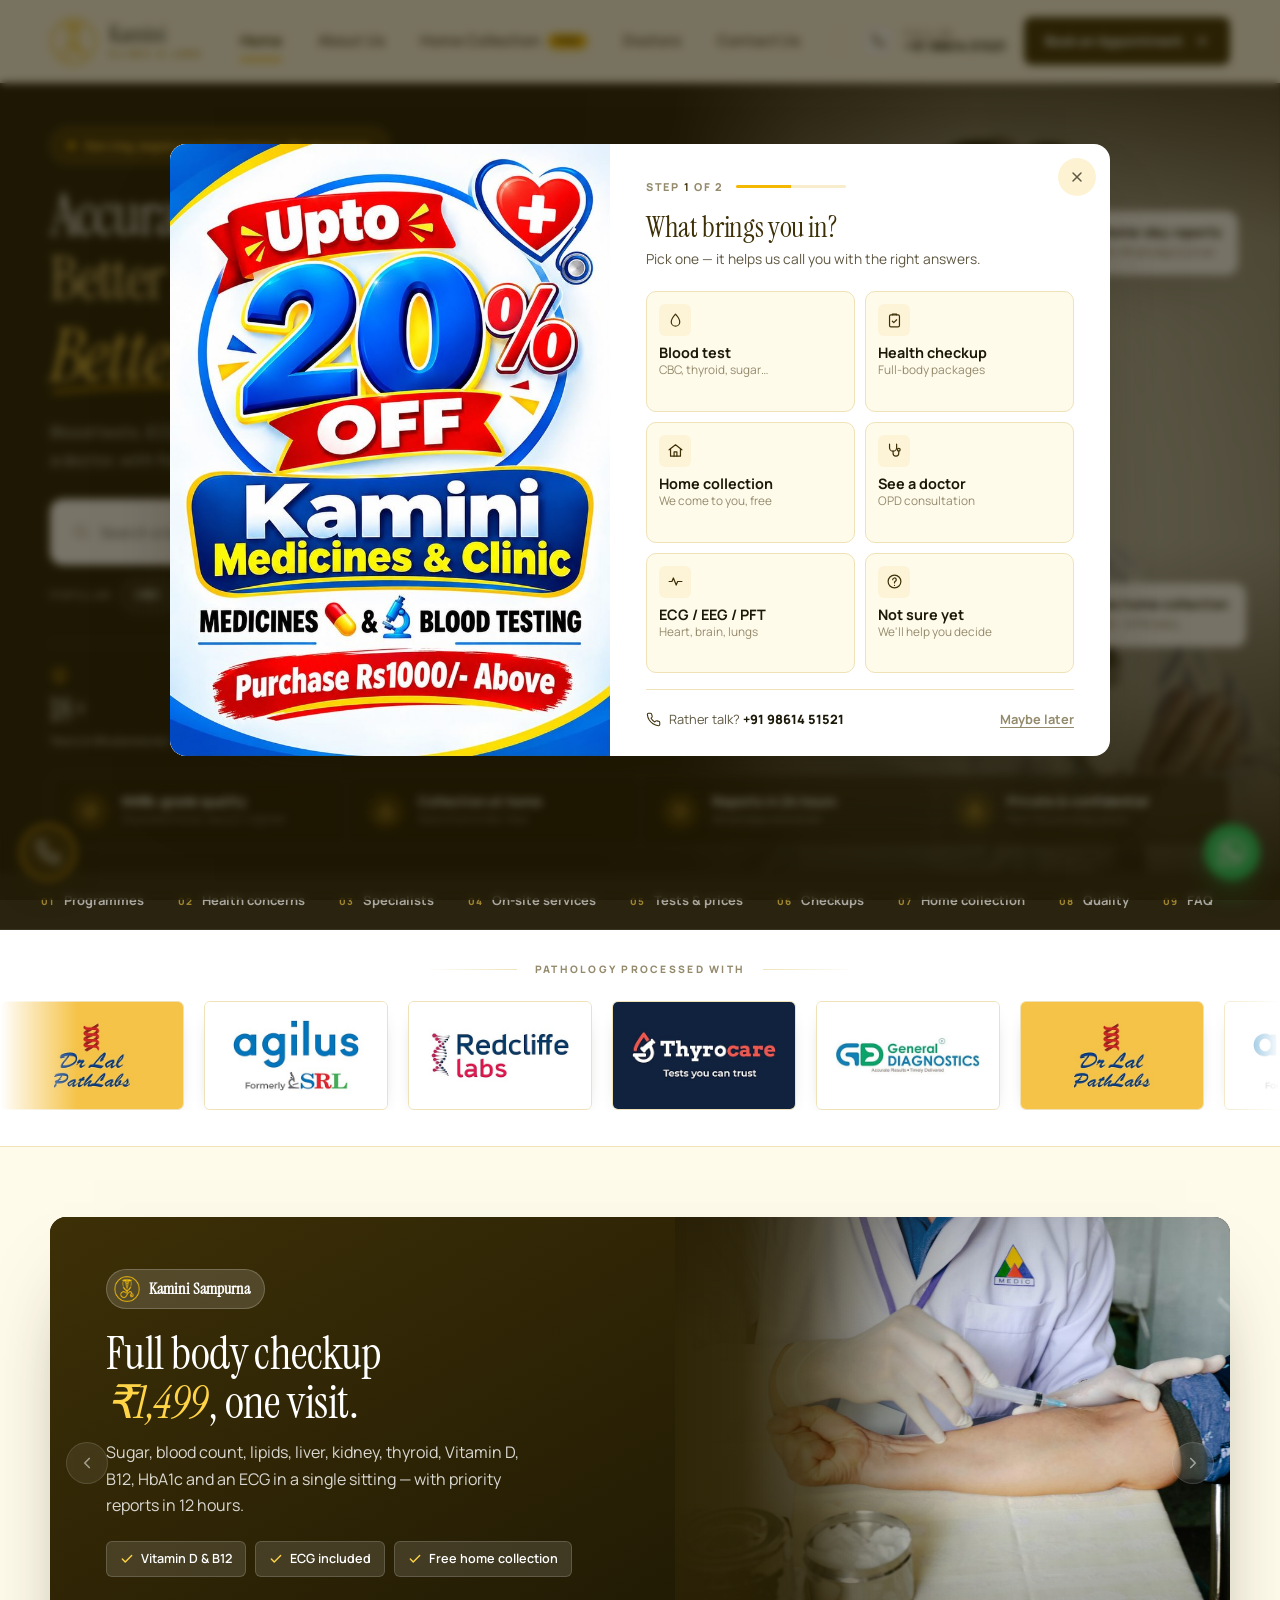
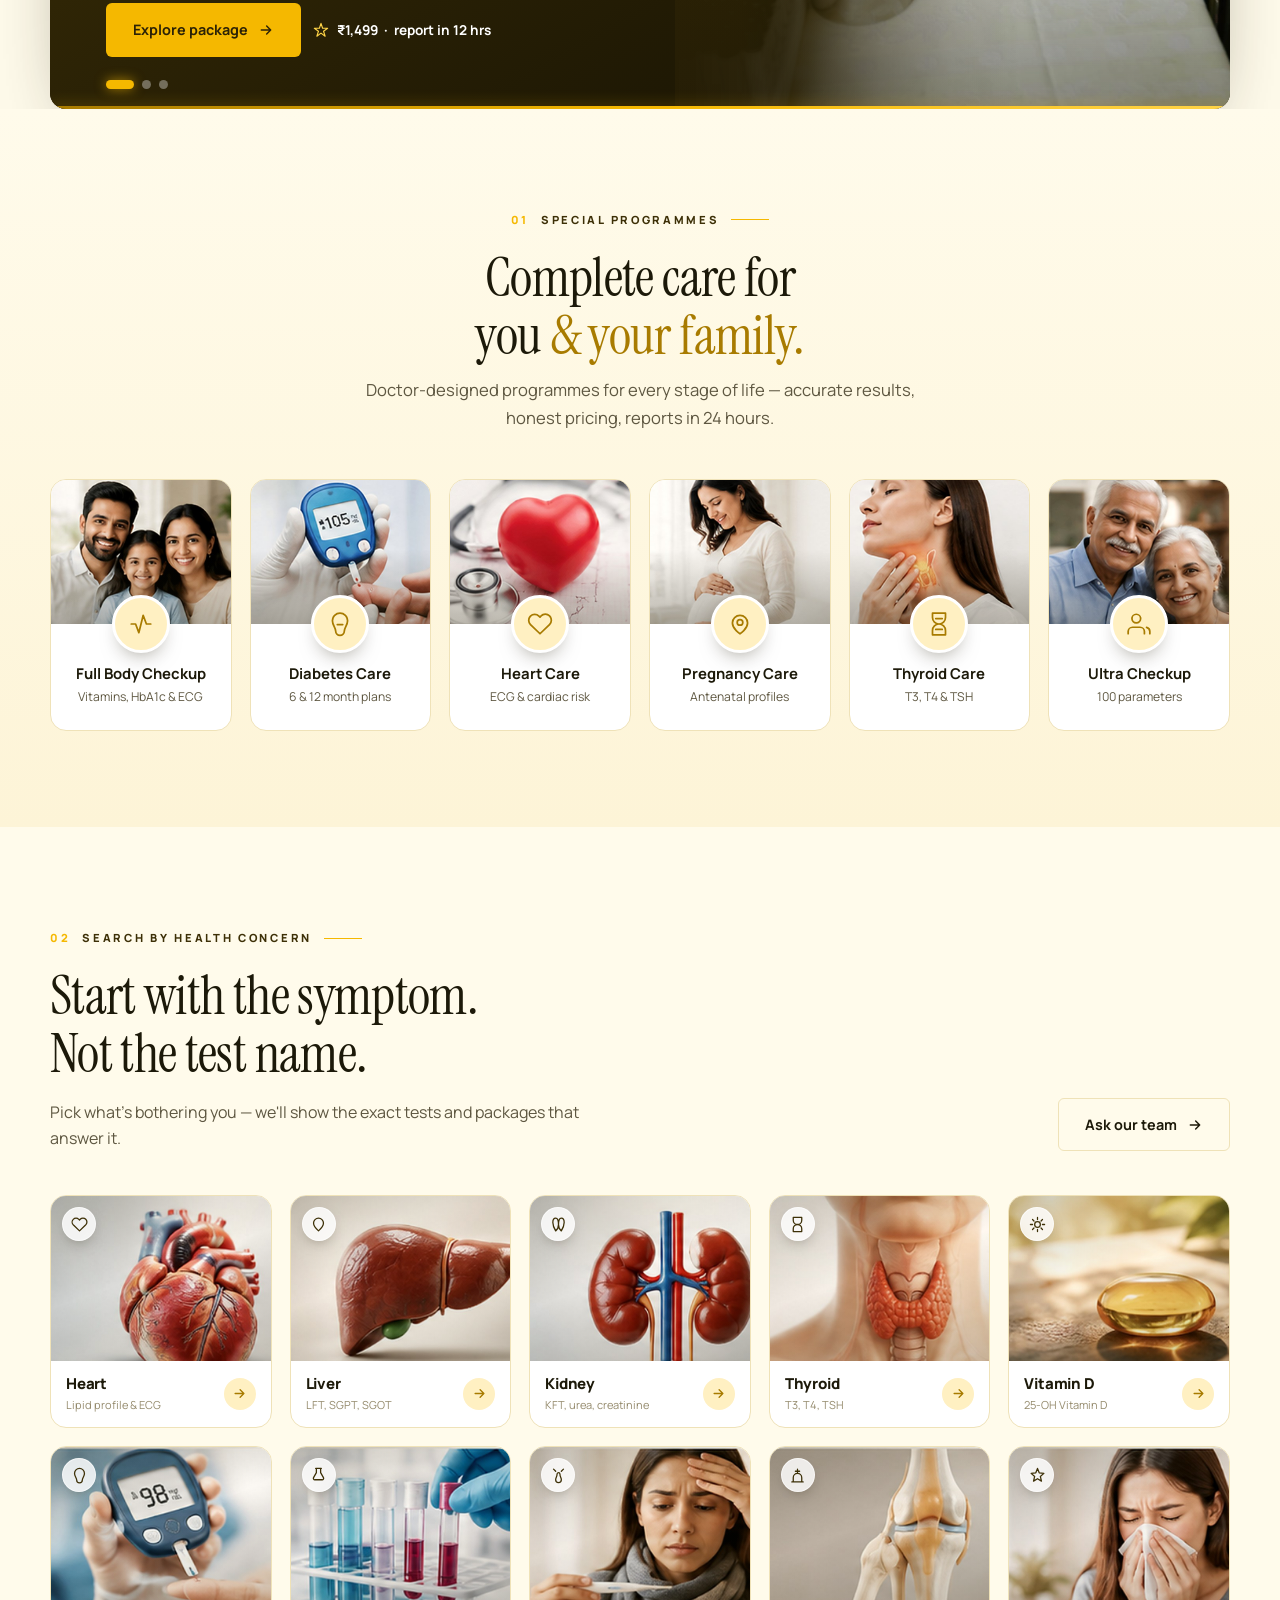
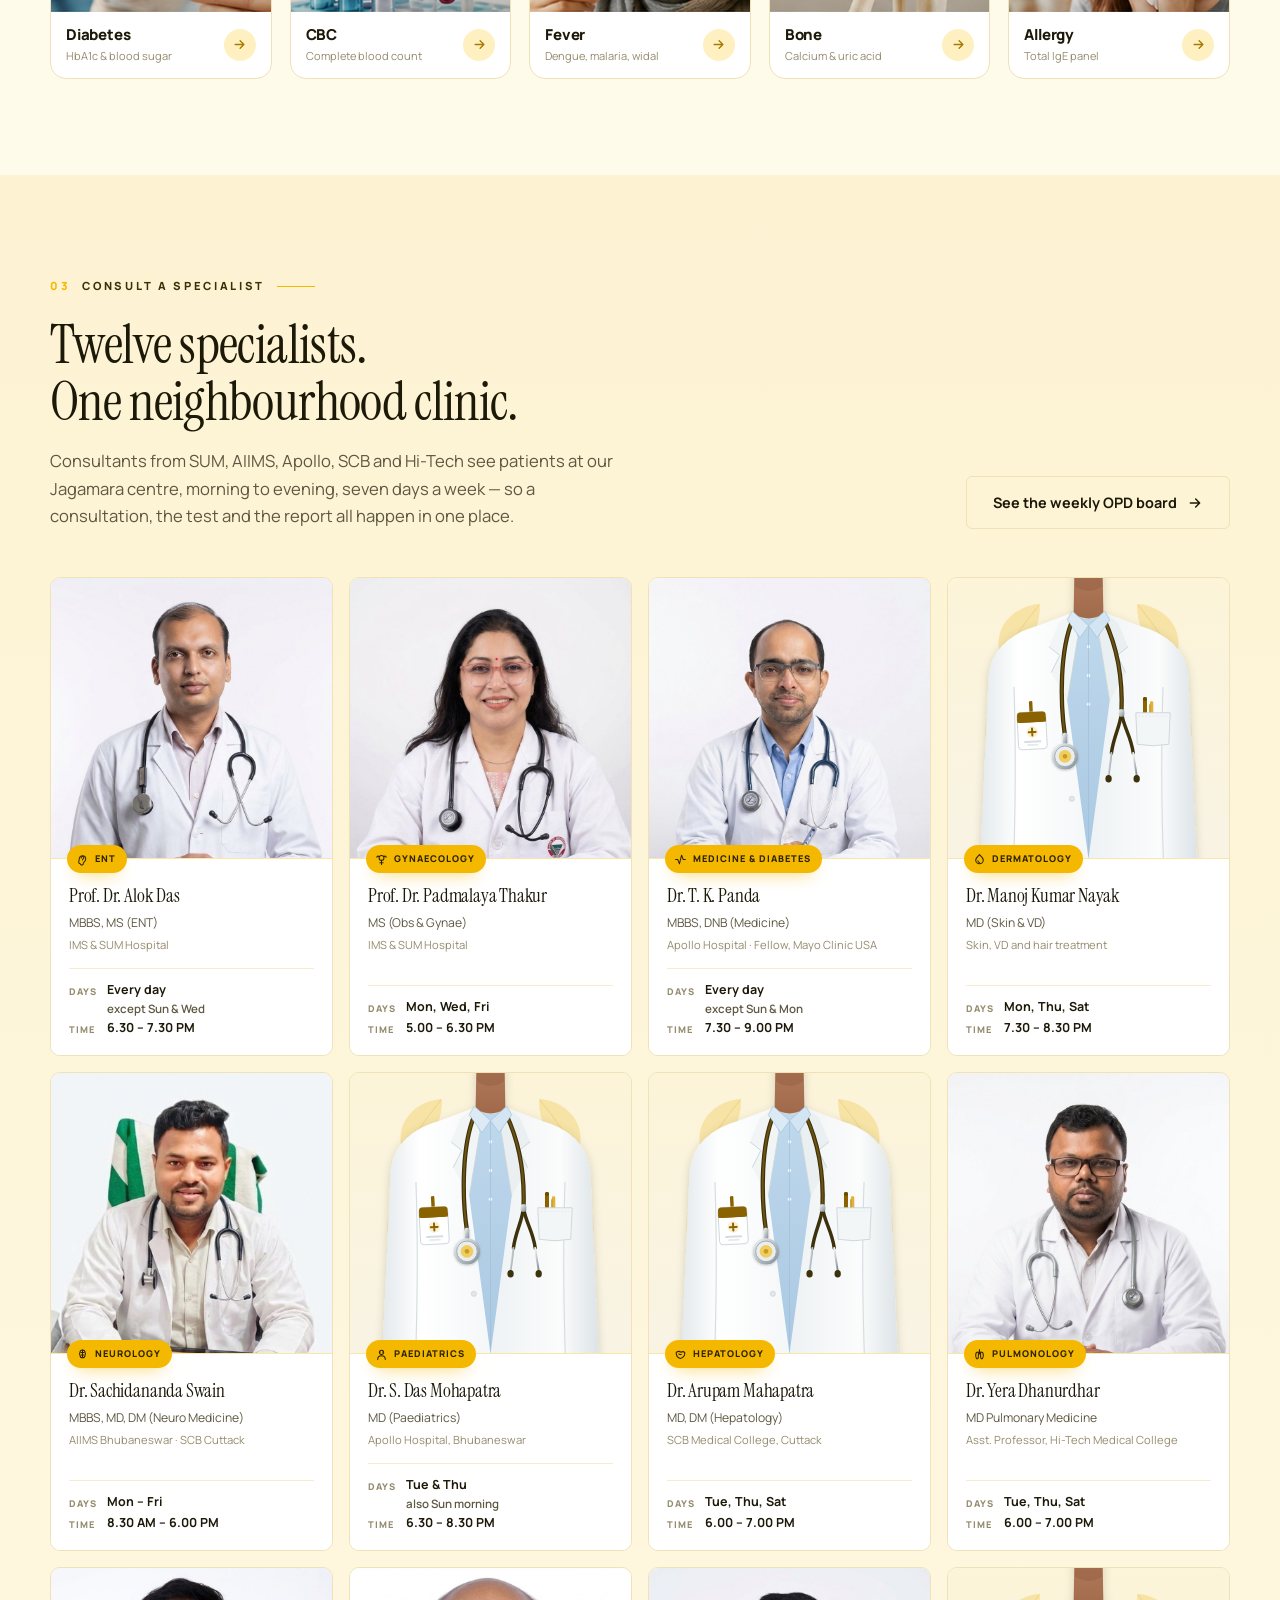
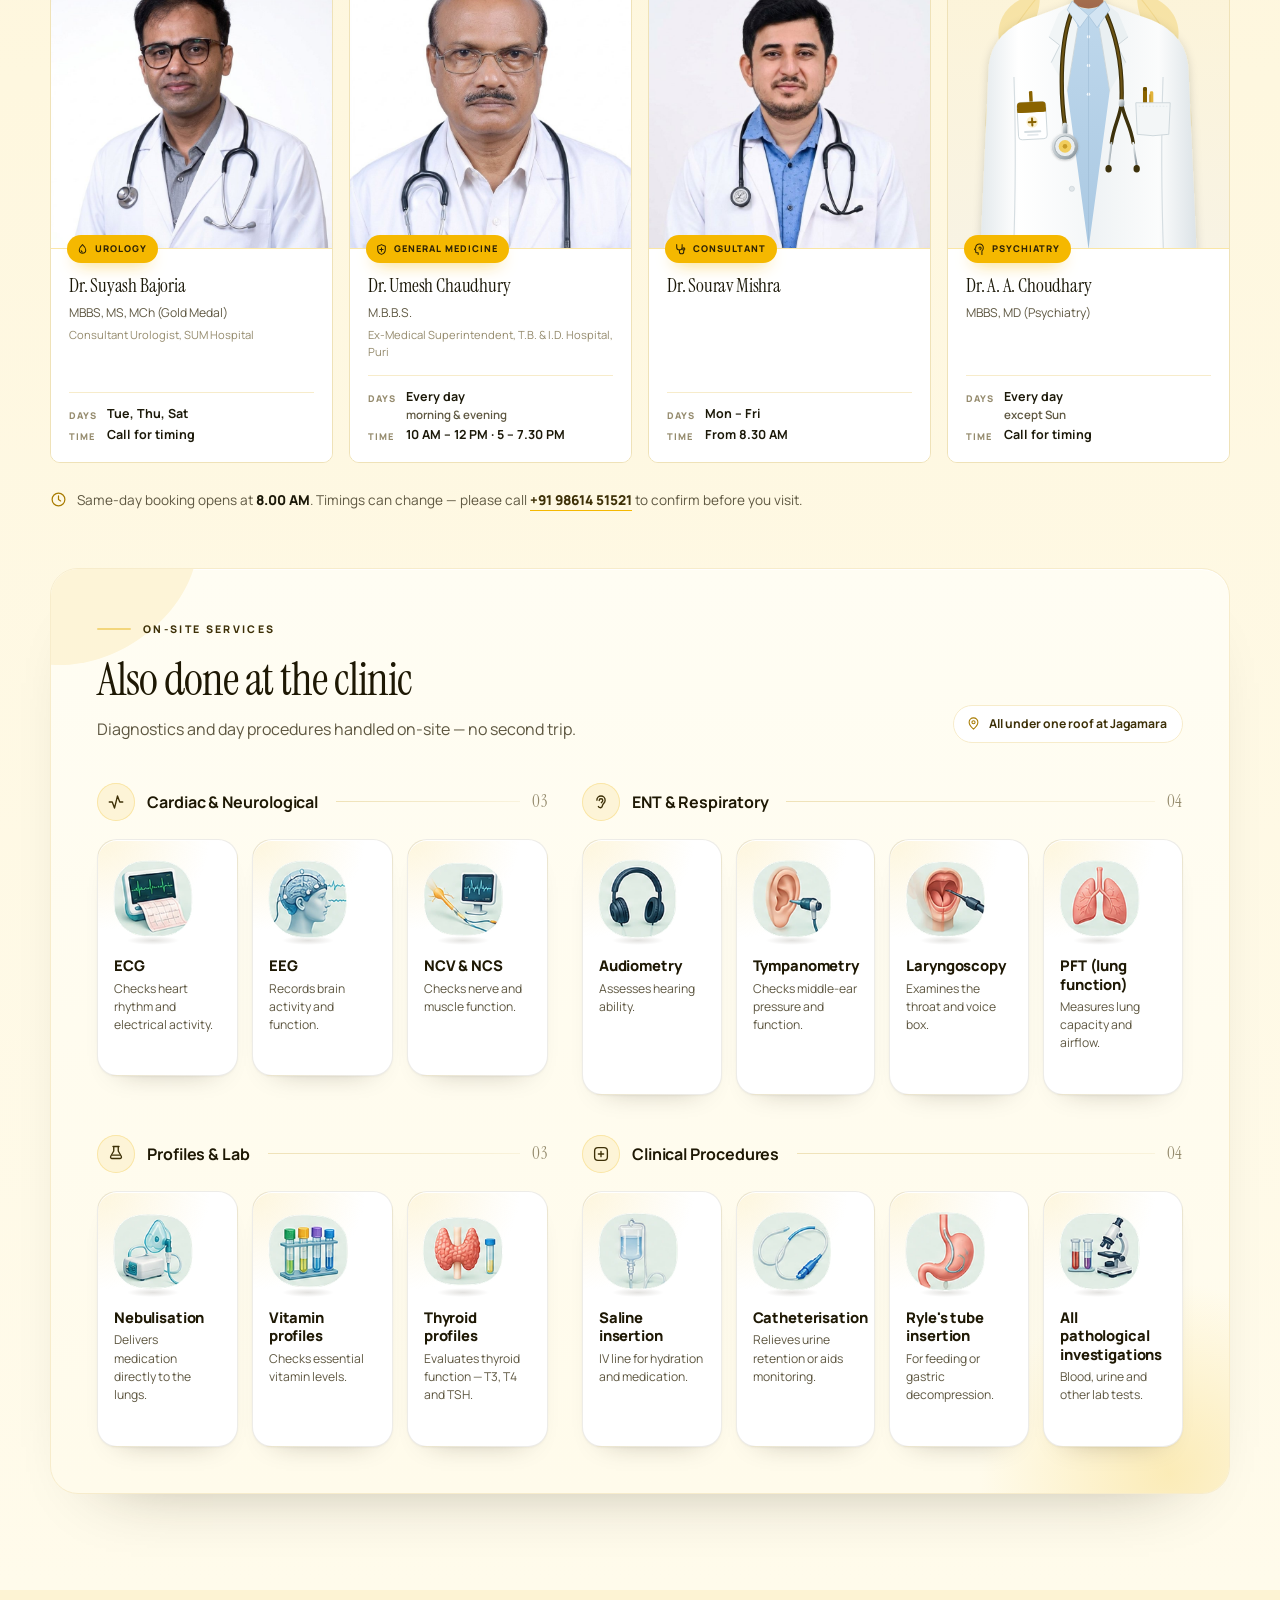
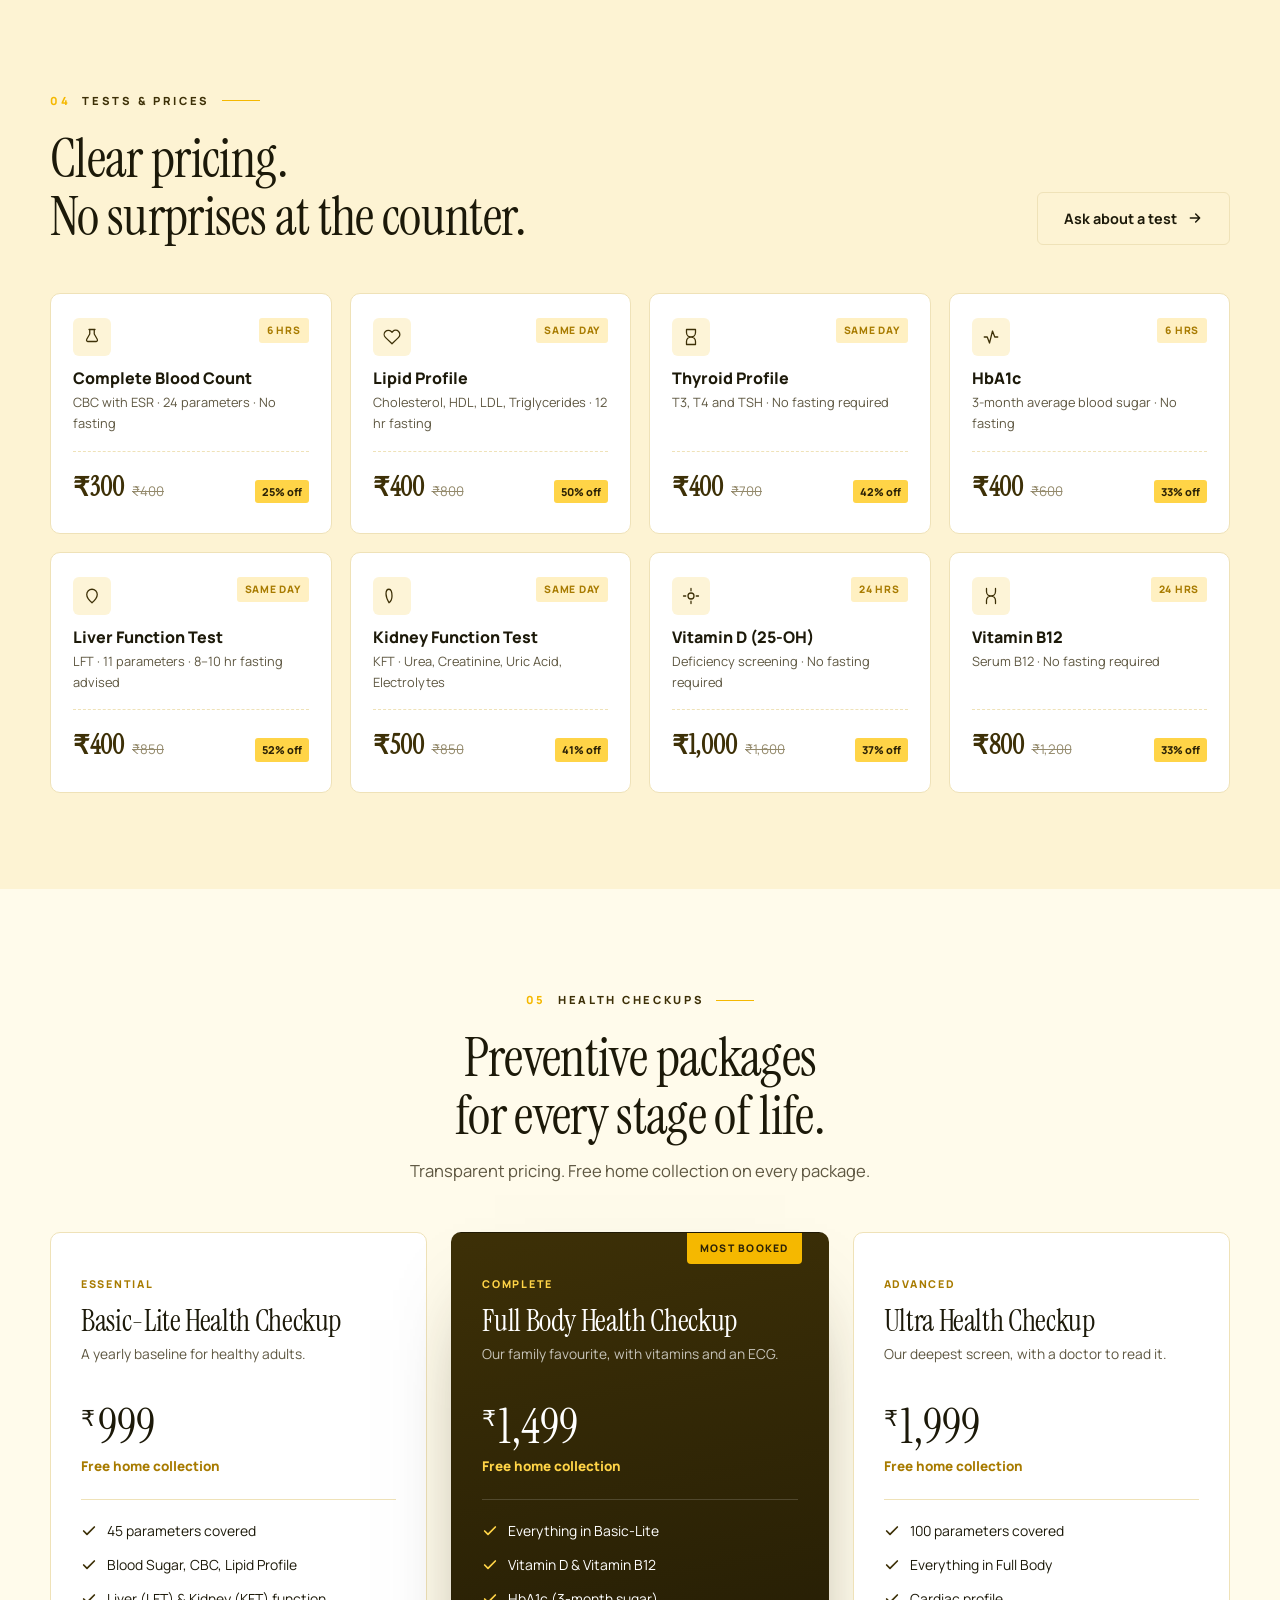
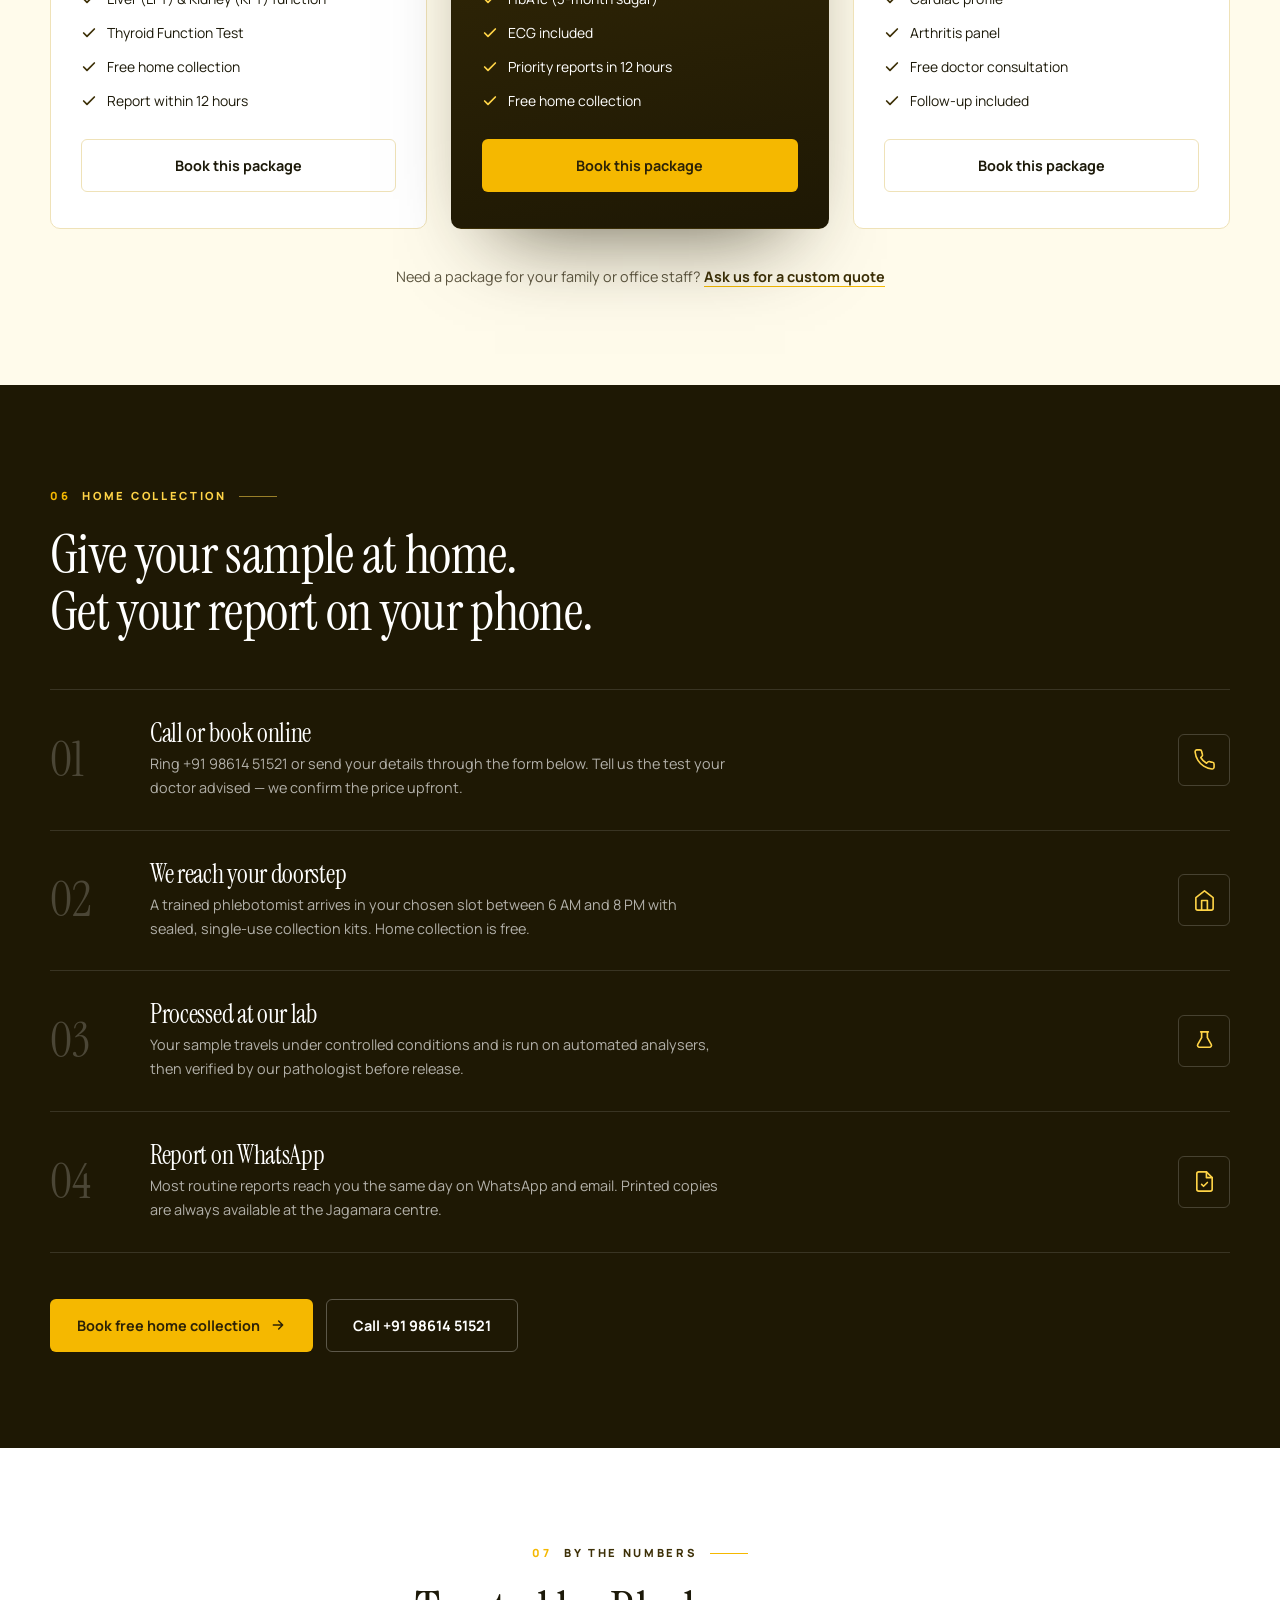
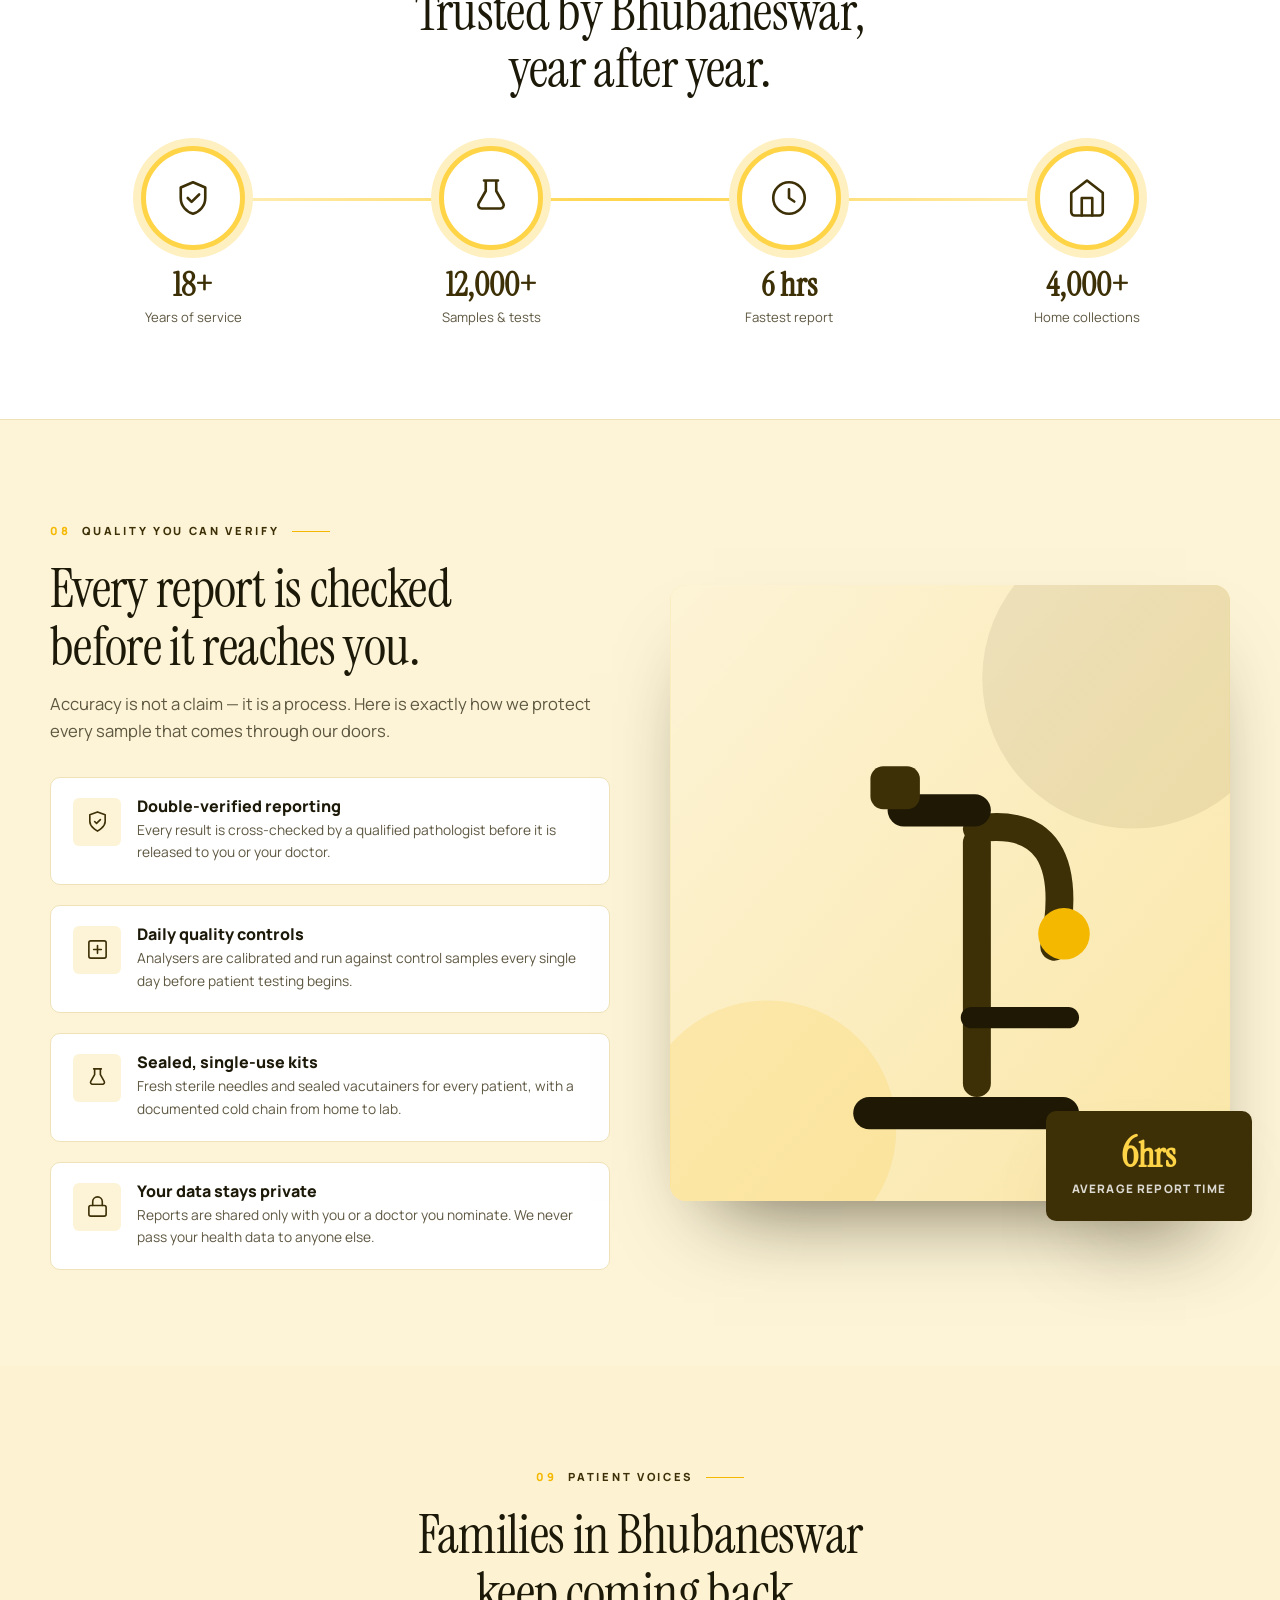
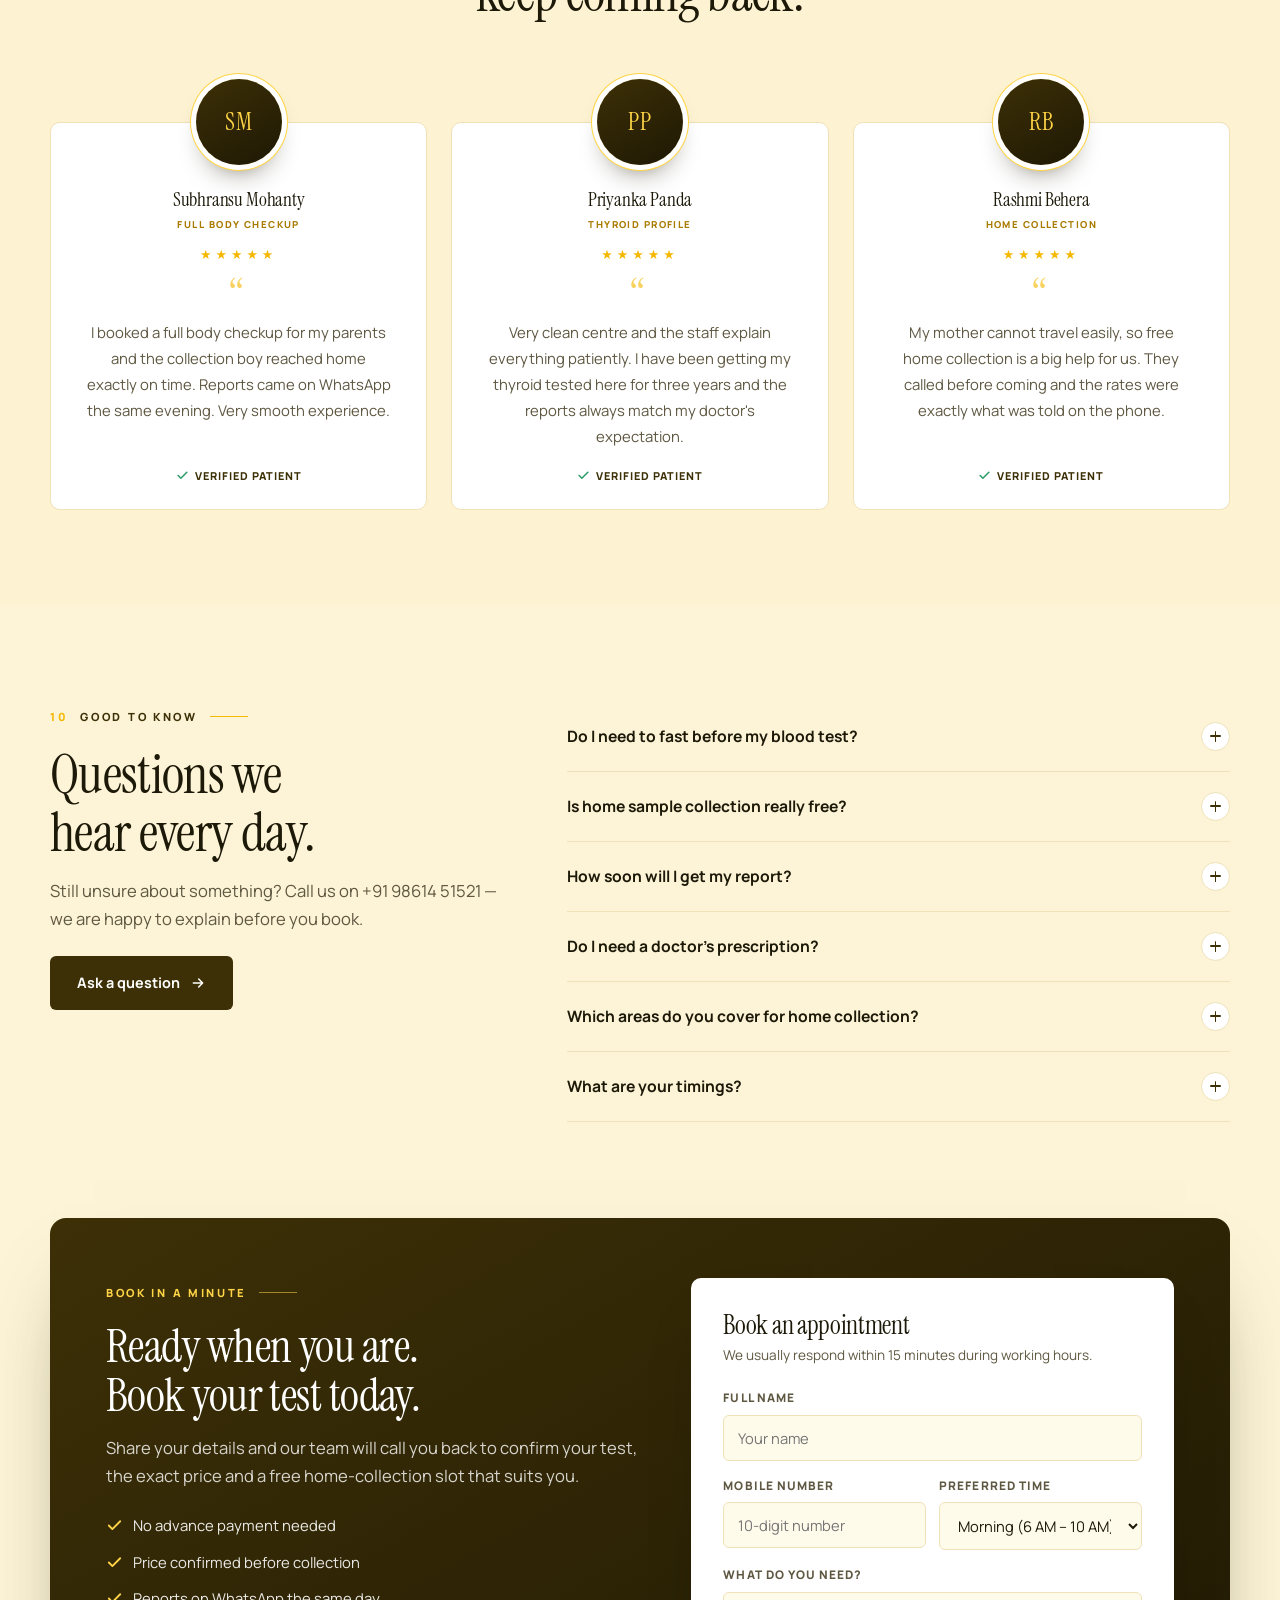
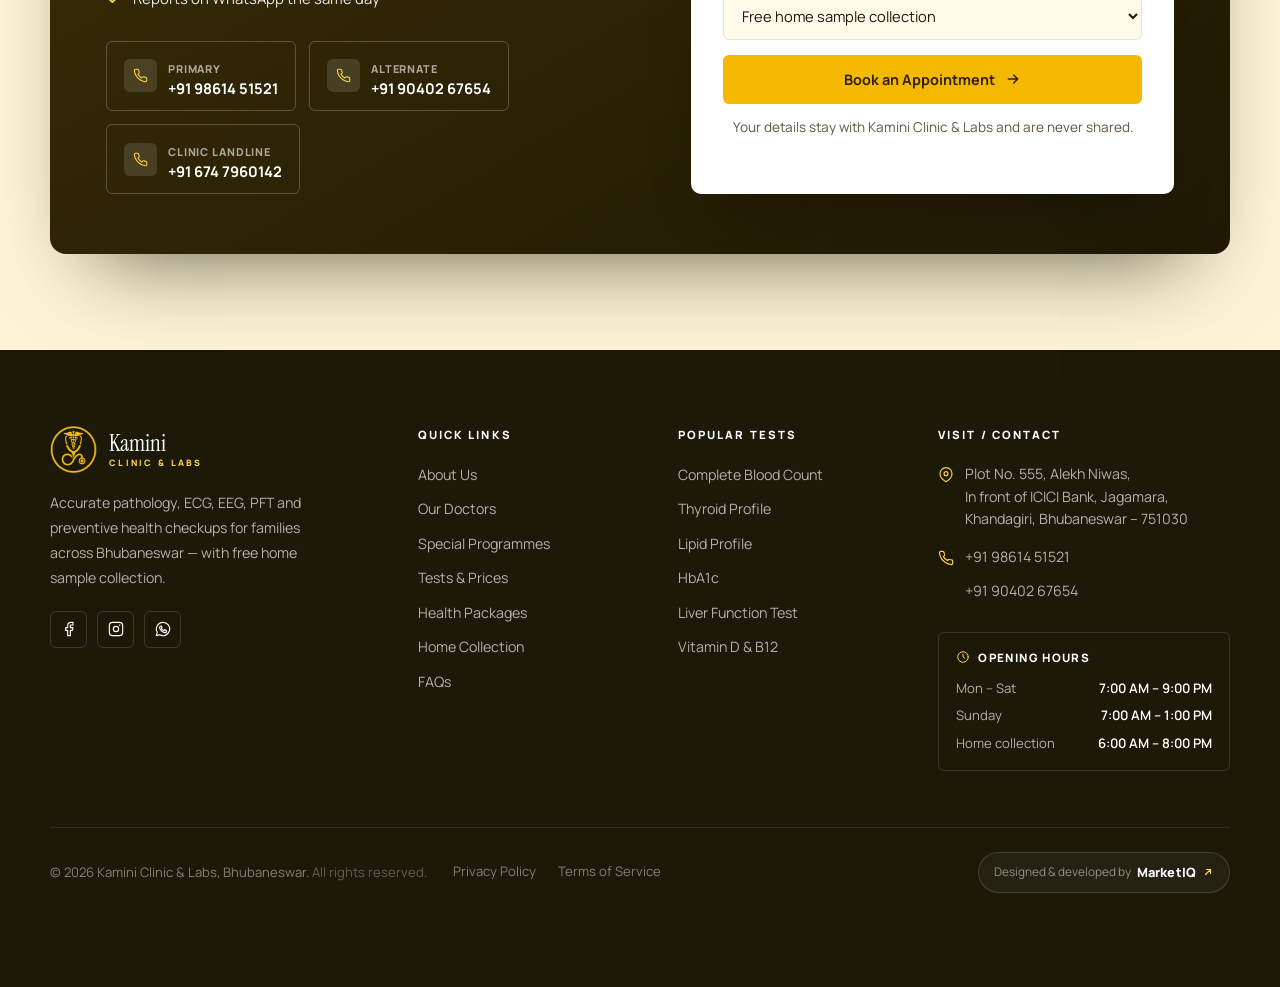
==== commit acecaaae: "Fit the appointment pop-up to its offer poster, with no gaps On a desktop the poster's column is now" ====
--- a/index.html
+++ b/index.html
@@ -1352,10 +1352,12 @@
   <div class="ap-card">
     <button type="button" class="ap-x" id="apClose" aria-label="Close"><svg viewBox="0 0 24 24"><path d="M6 6l12 12M18 6L6 18"/></svg></button>
 
-    <!-- The side panel carries the current offer poster. On a desktop it
-         fills the panel; on a phone it shrinks to a thumbnail in the heading
-         band, and a tap opens it full size (appointment.js). To change the
-         offer, swap Images/promo/kamini-offer.jpg and the alt/caption text. -->
+    <!-- The side panel carries the current offer poster. On a desktop the
+         panel is the poster's own shape and sets the card's height; on a
+         phone it shrinks to a thumbnail in the heading band, and a tap opens
+         it full size (appointment.js). To change the offer, swap
+         Images/promo/kamini-offer.jpg and the alt/caption text — and if the
+         new poster is not 720 × 1002, its proportions in style.css (--ap-ar). -->
     <aside class="ap-side">
       <h2 id="apT" class="sr" tabindex="-1" autofocus>Book an appointment — how can we help you today?</h2>
       <p id="apD" class="sr">Tell us what you need and leave your number. Our team will call you back to fix a time that suits you.</p>
@@ -1369,9 +1371,6 @@
           <em class="ap-offer-tap">Tap to view offer</em>
         </span>
       </button>
-      <div class="bcall">
-        <a href="tel:+919861451521"><span class="ic"><svg viewBox="0 0 24 24"><path d="M22 16.9v3a2 2 0 0 1-2.2 2 19.8 19.8 0 0 1-8.6-3 19.5 19.5 0 0 1-6-6 19.8 19.8 0 0 1-3-8.7A2 2 0 0 1 4.1 2h3a2 2 0 0 1 2 1.7c.1 1 .4 1.9.7 2.8a2 2 0 0 1-.4 2.1L8.1 9.9a16 16 0 0 0 6 6l1.3-1.3a2 2 0 0 1 2.1-.4c.9.3 1.8.6 2.8.7a2 2 0 0 1 1.7 2z"/></svg></span><span><small>Rather talk now?</small><b>+91 98614 51521</b></span></a>
-      </div>
     </aside>
 
     <form class="ap-form" id="apForm" action="mail/send.php" method="post" data-form="appointment" data-step="1" novalidate>
@@ -1432,7 +1431,10 @@
         <button type="button" class="btn btn-solid" id="apOk">Continue browsing</button>
       </div>
 
-      <p class="ap-foot" id="apFoot"><button type="button" class="ap-later" id="apLater">Maybe later — I'll look around first</button></p>
+      <p class="ap-foot" id="apFoot">
+        <a class="ap-call" href="tel:+919861451521"><svg viewBox="0 0 24 24"><path d="M22 16.9v3a2 2 0 0 1-2.2 2 19.8 19.8 0 0 1-8.6-3 19.5 19.5 0 0 1-6-6 19.8 19.8 0 0 1-3-8.7A2 2 0 0 1 4.1 2h3a2 2 0 0 1 2 1.7c.1 1 .4 1.9.7 2.8a2 2 0 0 1-.4 2.1L8.1 9.9a16 16 0 0 0 6 6l1.3-1.3a2 2 0 0 1 2.1-.4c.9.3 1.8.6 2.8.7a2 2 0 0 1 1.7 2z"/></svg><span>Rather talk? <b>+91 98614 51521</b></span></a>
+        <button type="button" class="ap-later" id="apLater">Maybe later</button>
+      </p>
     </form>
   </div>
 </dialog>
--- a/assets/css/style.css
+++ b/assets/css/style.css
@@ -692,30 +692,50 @@
 .ap-x svg{width:16px;height:16px;stroke-width:2.2}
 .ap-x:focus-visible,.ap-chip:focus-visible,.ap-link:focus-visible,.ap-later:focus-visible{outline:3px solid var(--gold);outline-offset:2px}
 
-/* The side panel is the current offer poster, top-aligned and filling the
-   panel, with the call button on a dark strip beneath it. The dialog's
-   title and description stay in the markup for screen readers only. */
+/* The side panel is the current offer poster. The dialog's title and
+   description stay in the markup for screen readers only. */
 .ap-side{display:flex;flex-direction:column;min-height:0;color:#fff;background:var(--teal-900)}
 .ap-side h2{outline:none}
-/* The poster never sets the card's height (it is taken out of the flow),
-   so the card stays as tall as the form and inside the window; the poster
-   is then fitted, uncropped, into whatever room the panel has. */
 .ap-offer{position:relative;display:block;flex:1;min-height:0;width:100%;padding:0;background:#fff;cursor:zoom-in;text-align:left}
 .ap-offer img{position:absolute;inset:0;width:100%;height:100%;object-fit:contain;object-position:center}
 .ap-offer:focus-visible{outline:3px solid var(--gold);outline-offset:-3px}
 .ap-offer-txt{display:none}
-.ap-side .bcall{flex:none;margin:0;padding:14px 16px}
-.ap-side .bcall a{width:100%}
-/* tapped: the poster covers the whole card, whole and uncropped */
+/* tapped (phones only, see appointment.js): the poster covers the whole card */
 .ap-big .ap-side{position:absolute;inset:0;z-index:2}
 .ap-big .ap-offer{background:var(--teal-900);cursor:zoom-out}
 .ap-big .ap-offer img{object-fit:contain;object-position:center}
-.ap-big .ap-side .bcall{display:none}
 .ap-big .ap-x{background:rgba(255,255,255,.16);color:#fff}
-/* a short desktop window: the poster gets the whole panel (the call
-   number is in the header anyway), and the card keeps a sensible floor */
-@media(min-width:721px){ .ap-card{min-height:min(520px,100%)} }
-@media(min-width:721px) and (max-height:700px){ .ap-side .bcall{display:none} }
+
+/* Desktop: the poster sets the card. Its column is the poster's own shape
+   (--ap-ar, width over height), up to 440px wide when the window has room,
+   narrower when it is short or slim, and the card is exactly as tall as
+   the poster — so the picture meets every edge of its panel, uncropped,
+   with nothing around it. The form fills that height without gaps: step
+   one's choices stretch to it, step two's message box takes whatever room
+   is left over (and is spaced so it never needs less), and in a very short
+   window the form scrolls inside the card rather than the poster shrinking
+   out of shape. Tapping the poster does nothing here; it is already whole. */
+@media(min-width:721px){
+  .ap-card{--ap-ar:.7186;--ap-pw:min(440px, calc((100vh - 48px) * var(--ap-ar)), calc((100vw - 48px) * .45));
+    grid-template-columns:var(--ap-pw) minmax(0,1fr);grid-template-rows:minmax(0,1fr);
+    width:min(940px,100%);height:calc(var(--ap-pw) / var(--ap-ar))}
+  .ap-side{background:#fff}
+  .ap-offer{cursor:default}
+  .ap-offer img{object-fit:cover}
+  .ap-form{padding:30px 34px 18px}
+  .ap-step:not([hidden]){display:flex;flex-direction:column;flex:1 0 auto}
+  .ap-chips{flex:1;grid-auto-rows:minmax(min-content,1fr)}
+  .ap-step>.fld:has(textarea){flex:1;display:flex;flex-direction:column}
+  .ap-step>.fld:has(textarea) textarea{flex:1}
+  .ap-chip{align-content:center}
+  .ap-step>p{margin-bottom:16px}
+  .ap-form .fld{margin-bottom:12px}
+  .ap-form .fld label{margin-bottom:6px}
+  .ap-form .fld input{padding:11px 14px}
+  .ap-form .fld textarea{min-height:58px;padding:10px 14px}
+  .ap-form .ffine{margin-top:10px}
+}
+.ap-step[hidden]{display:none}
 
 .ap-form{display:flex;flex-direction:column;min-height:0;padding:34px 36px 22px;overflow-y:auto;overscroll-behavior:contain}
 .ap-prog{display:flex;align-items:center;gap:12px;margin-bottom:16px;padding-right:44px;
@@ -728,7 +748,7 @@
 .ap-step h3,.ap-done h3{font-size:1.8rem;margin-bottom:6px;color:var(--teal);outline:none}
 .ap-step>p{font-size:.86rem;color:var(--grey);margin-bottom:20px}
 
-.ap-chips{display:grid;grid-template-columns:repeat(2,minmax(0,1fr));gap:10px}
+.ap-chips{display:grid;grid-template-columns:repeat(2,minmax(0,1fr));gap:10px;margin-bottom:16px}
 .ap-chip{display:grid;grid-template-columns:auto minmax(0,1fr);column-gap:12px;align-items:center;text-align:left;
   padding:12px 13px;border:1.5px solid var(--line);border-radius:var(--r-lg);background:var(--ivory);transition:.25s var(--ease)}
 .ap-chip .ic{grid-row:1 / 3;width:38px;height:38px;border-radius:var(--r);display:grid;place-items:center;
@@ -760,9 +780,17 @@
 .ap-done p{max-width:36ch;margin:6px auto 24px;font-size:.92rem;color:var(--grey)}
 .ap-done p b{color:var(--ink);white-space:nowrap}
 
-.ap-foot{margin-top:auto;padding-top:16px;text-align:center}
+/* the foot: the clinic's number for anyone who would rather talk, and the
+   way out, on one line under a hairline */
+.ap-foot{display:flex;align-items:center;justify-content:space-between;flex-wrap:wrap;gap:6px 14px;
+  margin-top:auto;padding-top:14px;border-top:1px solid var(--line)}
+.ap-call{display:inline-flex;align-items:center;gap:8px;font-size:.8rem;color:var(--grey);transition:color .25s}
+.ap-call svg{flex:none;width:15px;height:15px;color:var(--teal)}
+.ap-call b{color:var(--ink);font-weight:800;white-space:nowrap;transition:color .25s}
+.ap-call:hover b{color:var(--teal)}
+.ap-call:focus-visible{outline:3px solid var(--gold);outline-offset:2px;border-radius:4px}
 .ap-foot[hidden],.ap-form[data-step="2"] .ap-foot{display:none}
-.ap-later{padding:6px 8px;font-size:.8rem;font-weight:700;color:var(--grey-2);text-decoration:underline;text-underline-offset:3px;transition:color .25s}
+.ap-later{margin-right:-8px;padding:6px 8px;font-size:.8rem;font-weight:700;color:var(--grey-2);text-decoration:underline;text-underline-offset:3px;transition:color .25s}
 .ap-later:hover{color:var(--teal)}
 
 /* Phones: a card floating clear of every edge, never touching the sides.
@@ -776,7 +804,6 @@
   .ap-card{grid-template-columns:minmax(0,1fr);grid-template-rows:auto minmax(0,1fr);width:100%;max-width:460px;
     border-radius:18px;transform:translateY(24px) scale(.97)}
   /* the poster shrinks to a thumbnail beside the offer in one line */
-  .ap-side .bcall{display:none}
   .ap-offer{display:flex;align-items:center;gap:13px;padding:12px 58px 12px 12px;background:transparent;color:#fff}
   .ap-offer img{position:static;flex:none;width:54px;height:75px;border-radius:7px;object-fit:cover;object-position:top center;
     box-shadow:0 0 0 2px rgba(255,212,71,.5)}
